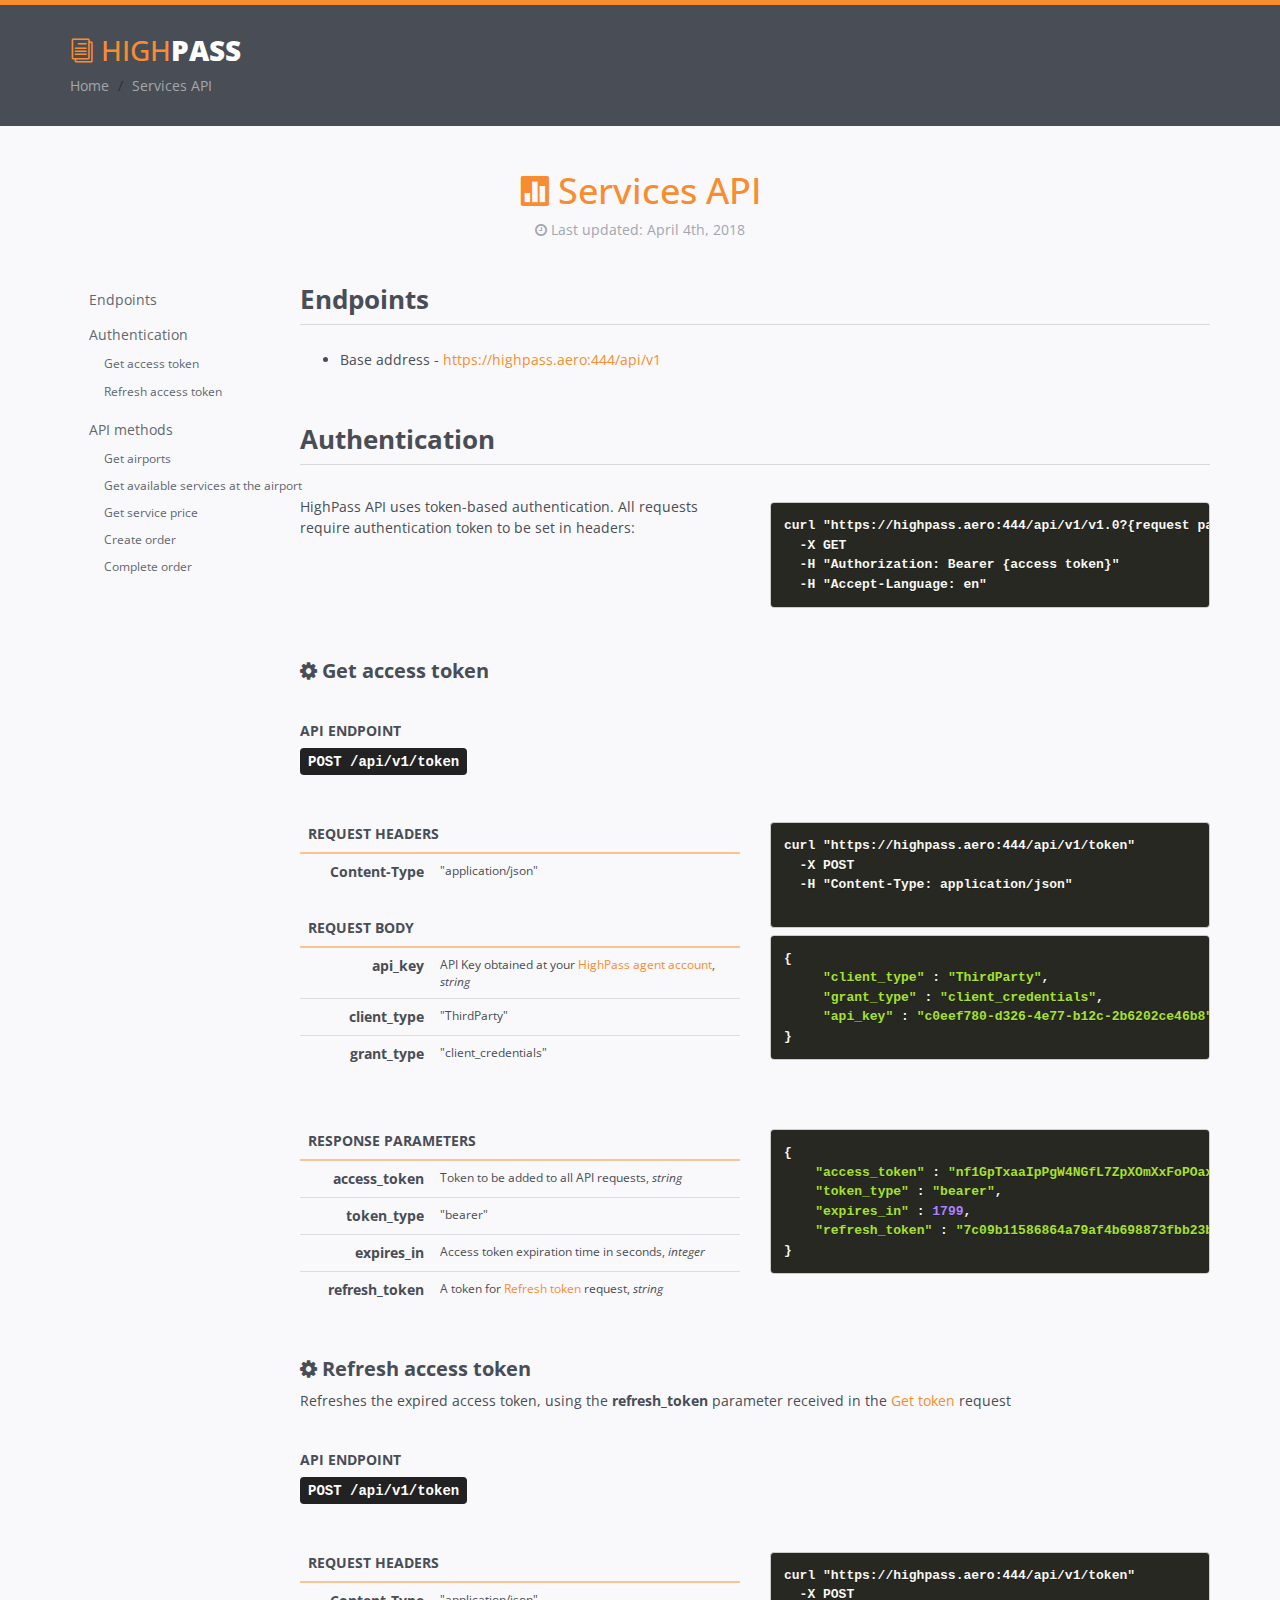
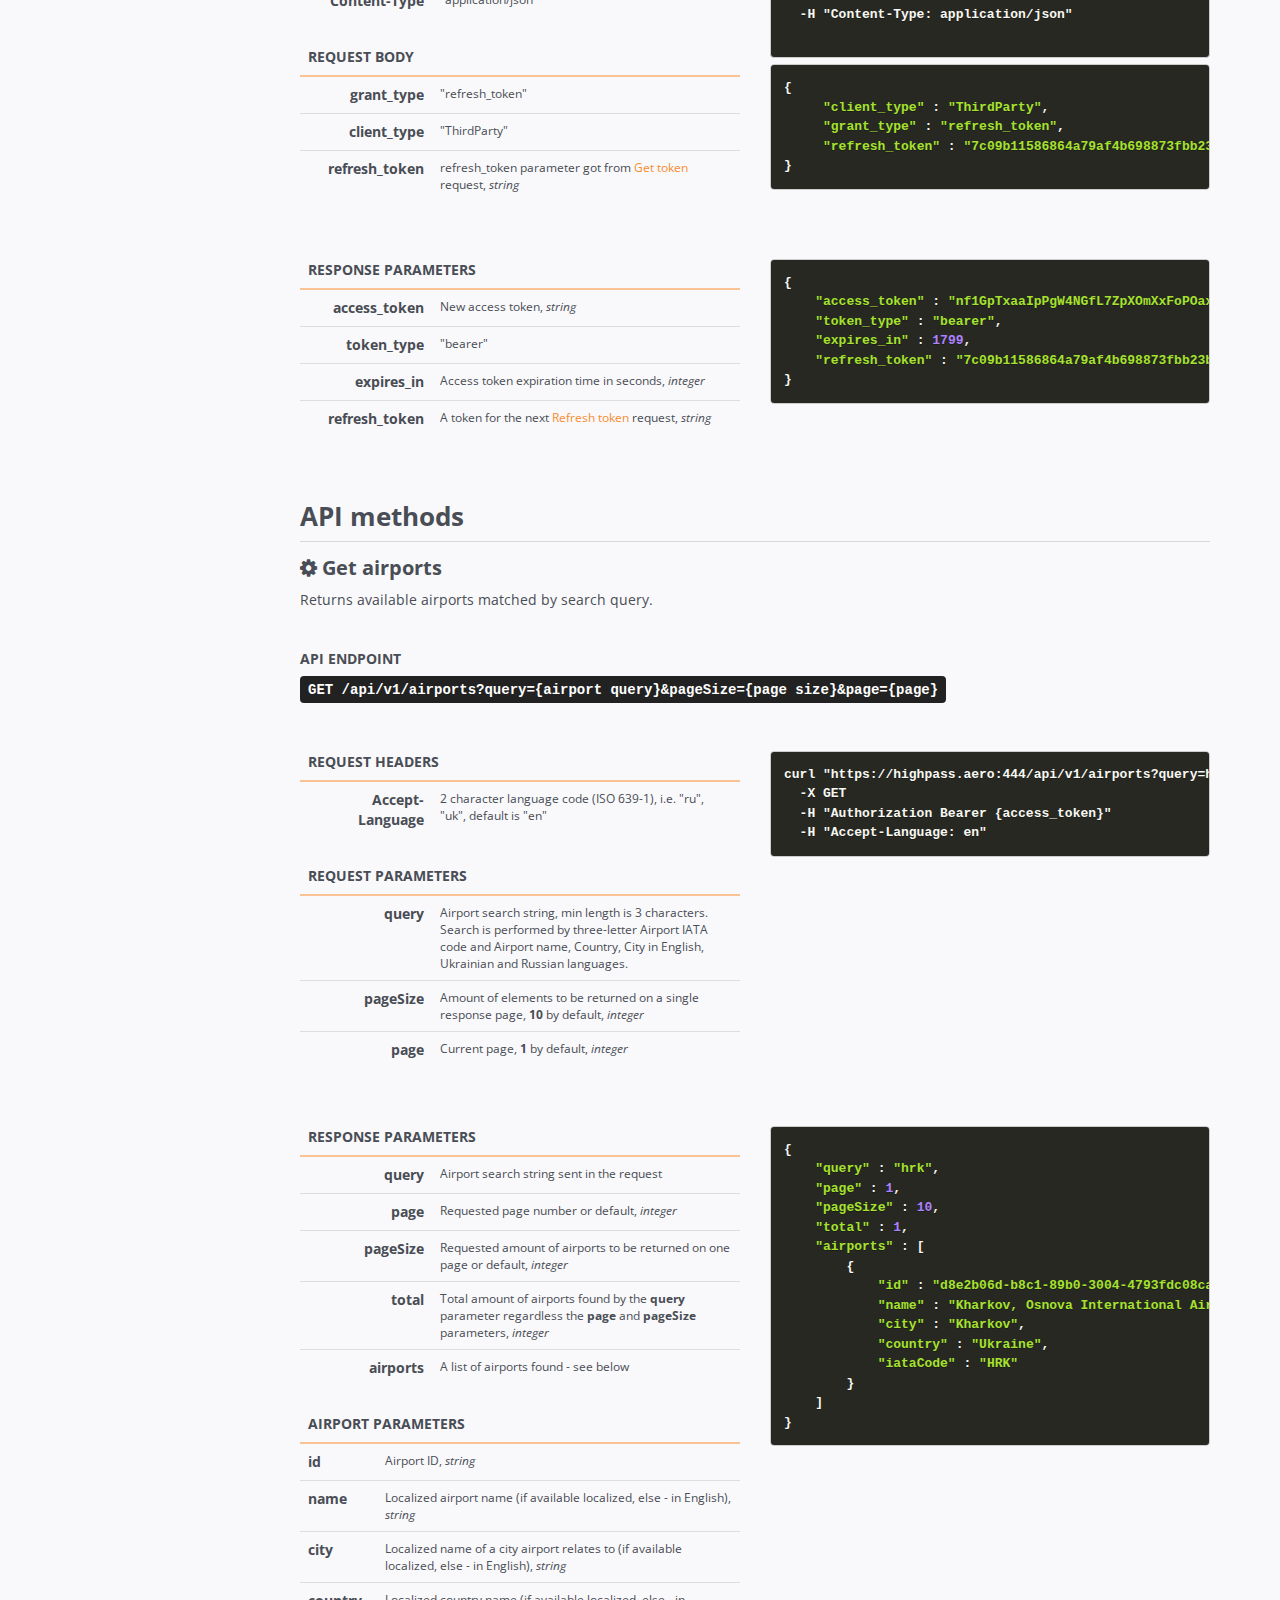
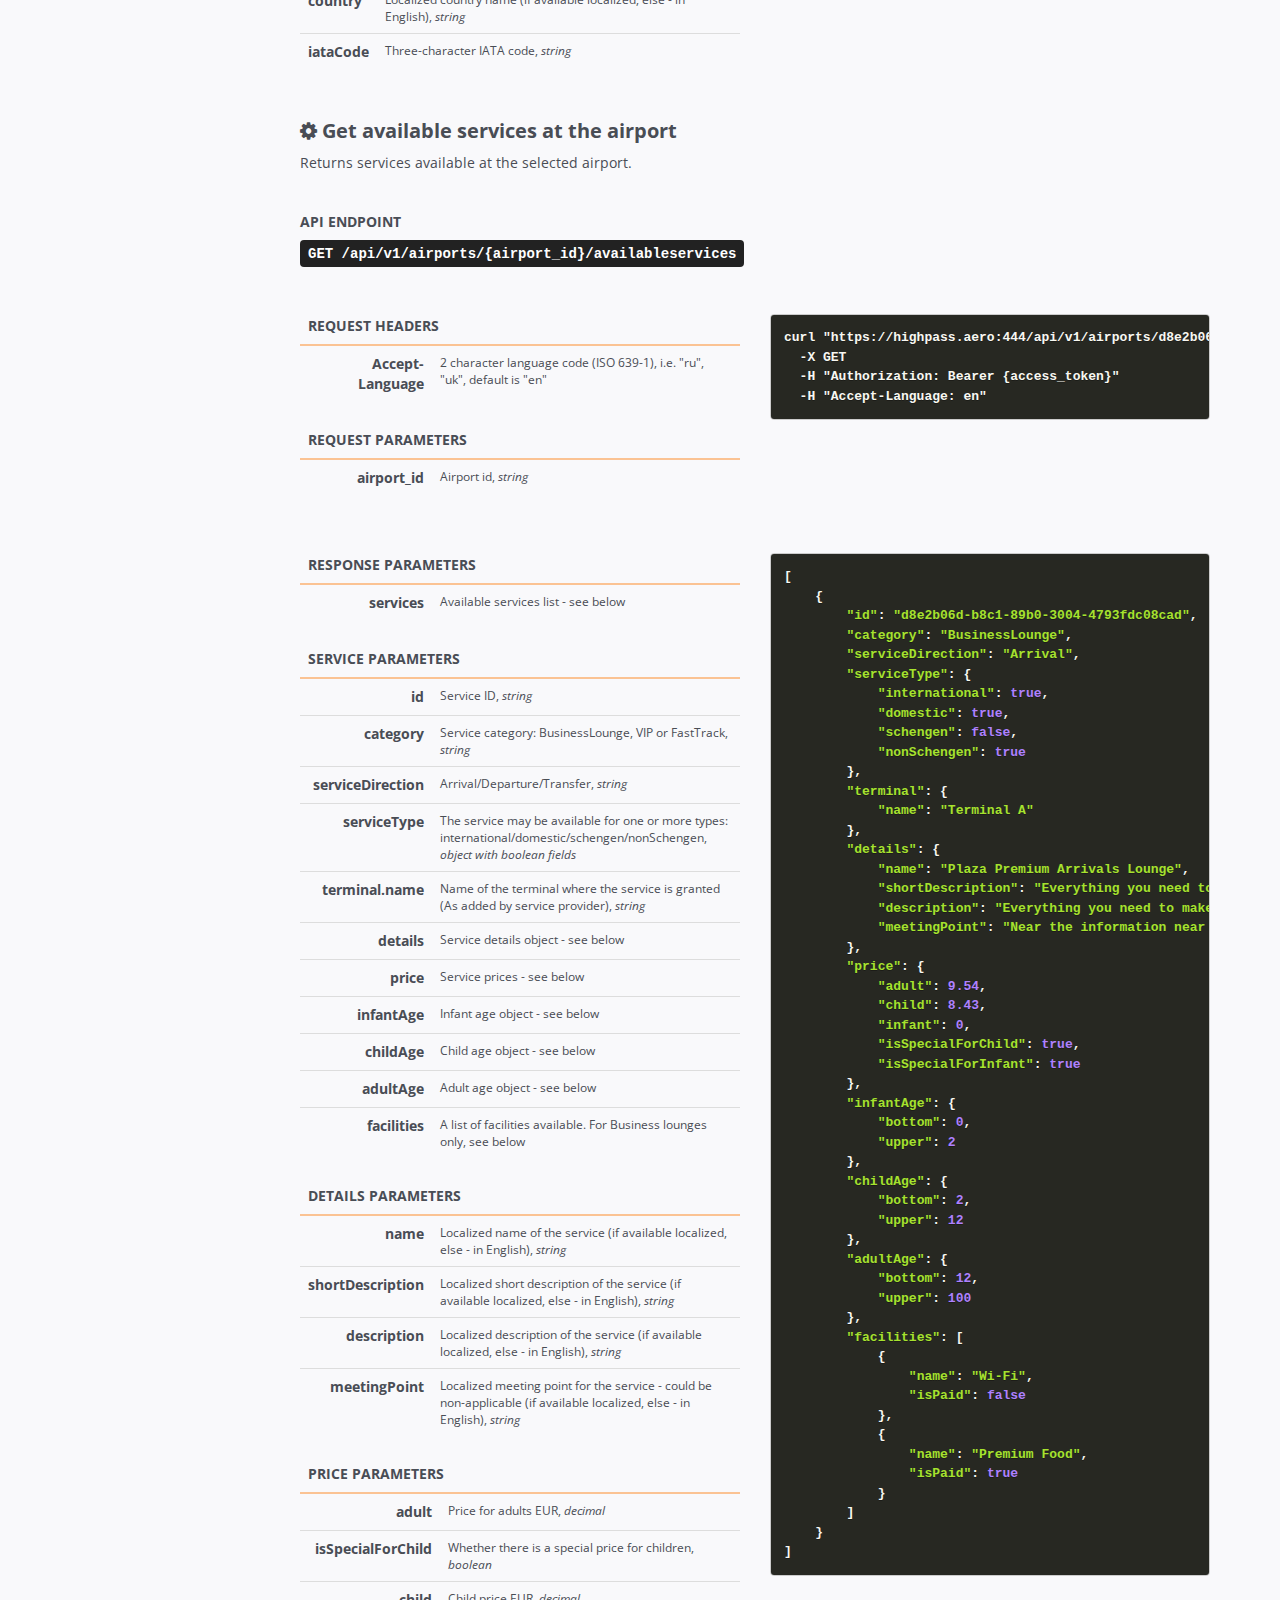
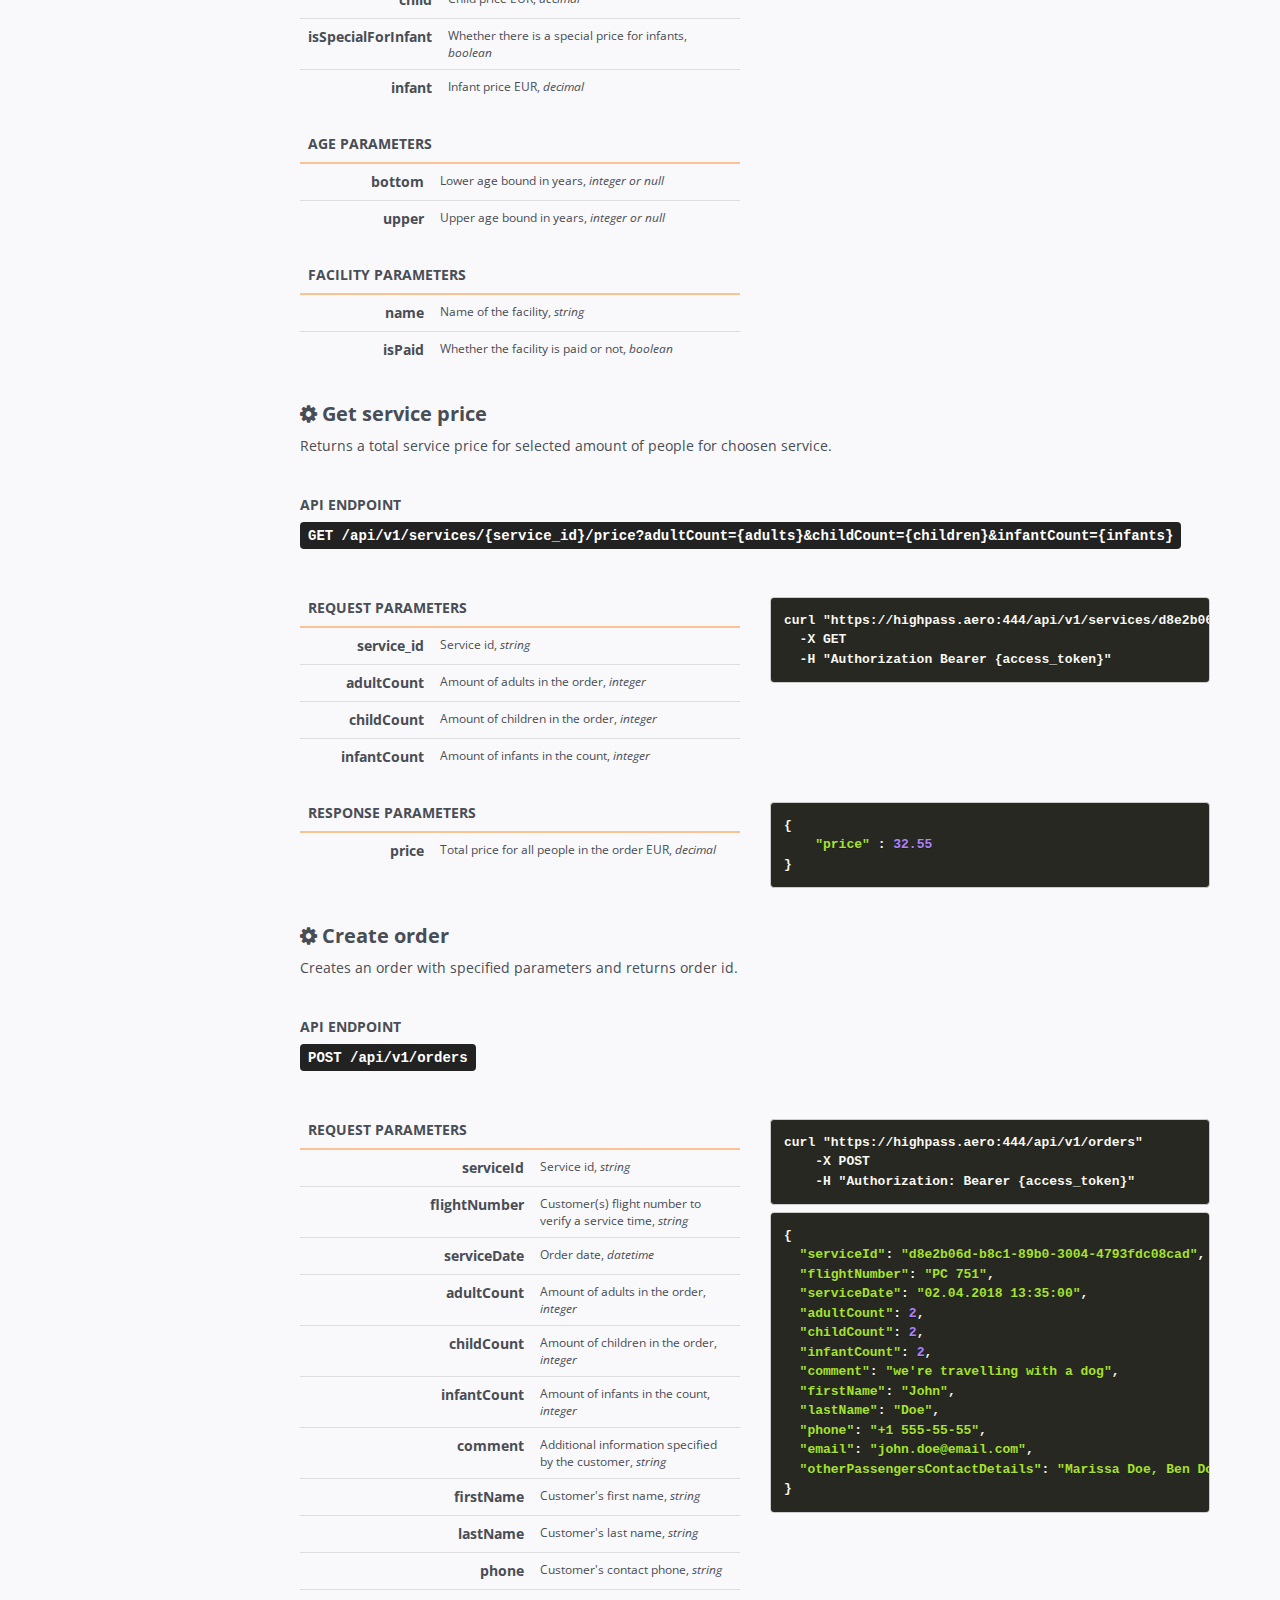
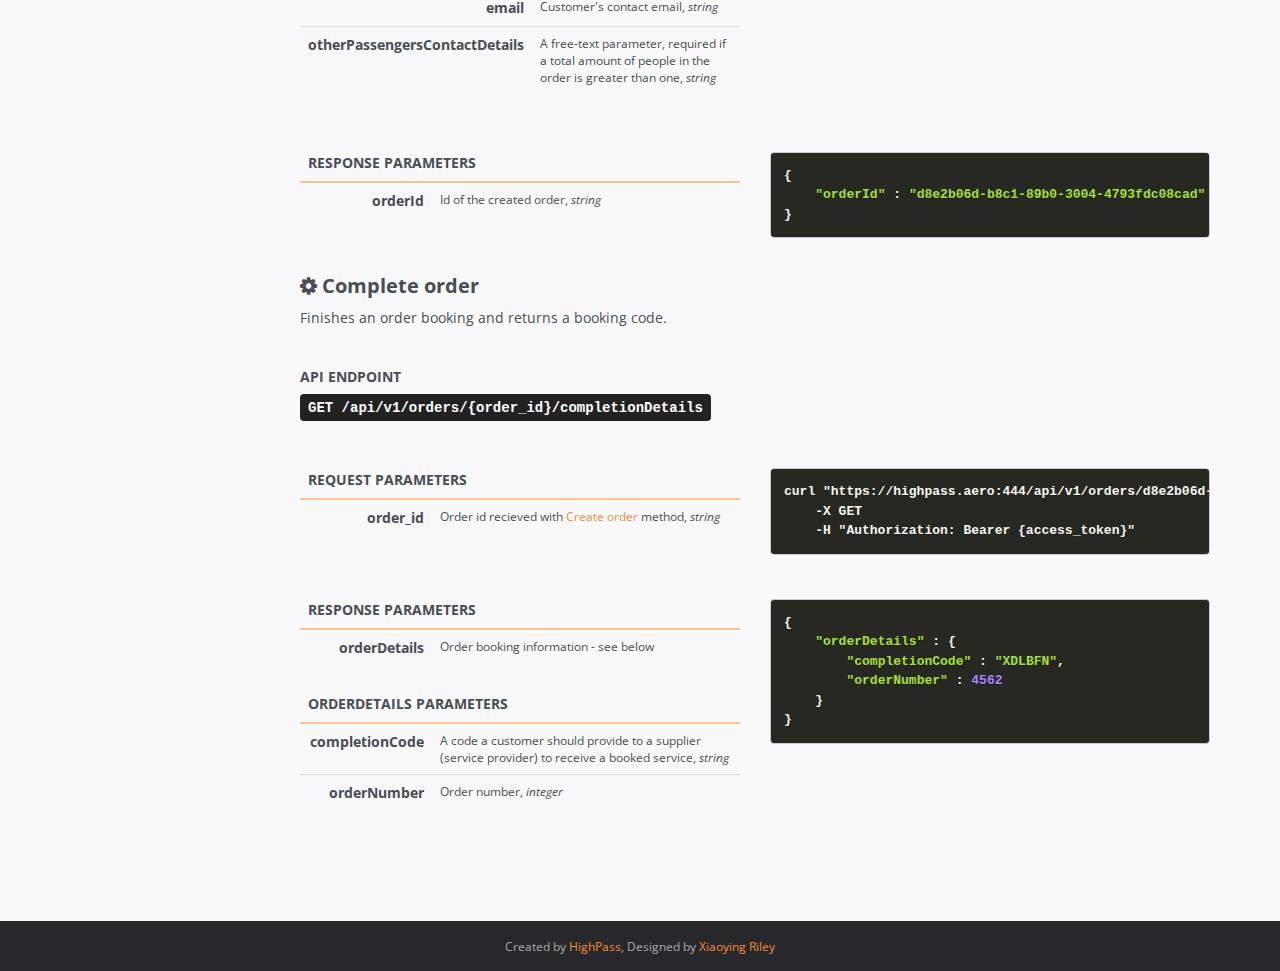
==== api.html @ 7e6eb015 "Fixed grammar and changed float to decimal" ====
<!DOCTYPE html>
<!--[if IE 8]> <html lang="en" class="ie8"> <![endif]-->  
<!--[if IE 9]> <html lang="en" class="ie9"> <![endif]-->  
<!--[if !IE]><!--> <html lang="en"> <!--<![endif]-->  
<head>
    <title>HighPass Documentation for Developers</title>
    <!-- Meta -->
    <meta charset="utf-8">
    <meta http-equiv="X-UA-Compatible" content="IE=edge">
    <meta name="viewport" content="width=device-width, initial-scale=1.0">
    <meta name="description" content="">
    <meta name="author" content="">    
    <link rel="shortcut icon" href="favicon.ico">  
    <link href='http://fonts.googleapis.com/css?family=Open+Sans:300italic,400italic,600italic,700italic,800italic,400,300,600,700,800' rel='stylesheet' type='text/css'>
    
    <!-- Global CSS -->
    <link rel="stylesheet" href="assets/plugins/bootstrap/css/bootstrap.min.css">   
    
    <!-- Plugins CSS -->    
    <link rel="stylesheet" href="assets/plugins/font-awesome/css/font-awesome.css">
    <link rel="stylesheet" href="assets/plugins/prism/prism.css">
    <link rel="stylesheet" href="assets/plugins/lightbox/dist/ekko-lightbox.min.css">
    <link rel="stylesheet" href="assets/plugins/elegant_font/css/style.css">

    <!-- Theme CSS -->
    <link id="theme-style" rel="stylesheet" href="assets/css/styles.css">
    <!-- HTML5 shim and Respond.js IE8 support of HTML5 elements and media queries -->
    <!--[if lt IE 9]>
      <script src="https://oss.maxcdn.com/html5shiv/3.7.2/html5shiv.min.js"></script>
      <script src="https://oss.maxcdn.com/respond/1.4.2/respond.min.js"></script>
    <![endif]-->
    
</head> 

<body class="body-orange">
    <div class="page-wrapper">
        <!-- ******Header****** -->
        <header id="header" class="header">
            <div class="container">
                <div class="branding">
                    <h1 class="logo">
                        <a href="index.html">
                            <span aria-hidden="true" class="icon_documents_alt icon"></span>
                            <span class="text-highlight">High</span><span class="text-bold">Pass</span>
                        </a>
                    </h1>
                </div><!--//branding-->
                <ol class="breadcrumb">
                    <li><a href="index.html">Home</a></li>
                    <li class="active">Services API</li>
                </ol>
            </div><!--//container-->
        </header><!--//header-->
        <div class="doc-wrapper">
            <div class="container">
                <div id="doc-header" class="doc-header text-center">
                    <h1 class="doc-title"><span aria-hidden="true" class="icon icon_datareport_alt"></span> Services API</h1>
                    <div class="meta"><i class="fa fa-clock-o"></i> Last updated: April 4th, 2018</div>
                </div><!--//doc-header-->
                <div class="doc-body">
                    <div class="doc-content">
                        <div class="content-inner">
                            <section id="endpoints" class="doc-section">
                                <h2 class="section-title">Endpoints</h2>
                                <div class="section-block">
                                    <p>
                                        <ul>
                                            <li>
                                                Base address - <a href="https://highpass.aero:444/api/v1" target="_blank">https://highpass.aero:444/api/v1</a>
                                            </li>
                                        </ul>
                                    </p>
                                     
                                </div><!--//section-block-->
                            </section><!--//doc-section-->
                            
                            <section id="authentication" class="doc-section">
                                
                                <h2 class="section-title">Authentication</h2>
                                <p>&nbsp;</p>
                                    
                                <div class="row">
                                    <div class="col-md-6 col-sm-6 col-xs-12">
                                        <p>
                                            HighPass API uses token-based authentication. All requests require authentication token to be set in headers:
                                        </p>
                                    </div>
                                    <div class="col-md-6 col-sm-6 col-xs-12">
                                        <pre><code class="language-bash">curl &quot;https://highpass.aero:444/api/v1/v1.0?{request paramenters}&quot;
  -X GET
  -H &quot;Authorization: Bearer {access token}&quot;
  -H &quot;Accept-Language: en&quot;</code></pre>
                                    </div>
                                </div>
                                <div class="section-block">
                                    
                                    
                                     
                                </div><!--//section-block-->
                                
                                <div class="section-block" id="get-access-token">
                                    <h3 class="block-title">
                                        <i class="fa fa-cog" aria-hidden="true"></i>
                                        Get access token
                                    </h3>
                                    
                                    <p>&nbsp;</p>
                                    <h6 class="text-uppercase">API endpoint</h6>
                                    
                                    <p><code>POST /api/v1/token</code></p>
                                    
                                    <p>&nbsp;</p>
                                    <div class="row">
                                        <div class="col-md-6 col-sm-6 col-xs-12">
                                            
                                        <div class="table-responsive">
                                            <table class="table">
                                                <thead>
                                                    <tr>
                                                        <th colspan="2" class="text-uppercase">Request Headers</th>                                                        
                                                    </tr>
                                                </thead>
                                                <tr>
                                                    <th width="30%" class="text-right">Content-Type</th>
                                                    <td class="small">"application/json"</td>
                                                </tr>
                                            </table>


                                            <table class="table">
                                                <thead>
                                                    <tr>
                                                        <th colspan="2" class="text-uppercase">Request body</th>
                                                    </tr>
                                                </thead>
                                                <tbody>
                                                    <tr>
                                                        <th width="30%" class="text-right">api_key</th>
                                                        <td class="small">API Key obtained at your <a href="https://highpass.aero/#loginAgent" target="_blank">HighPass agent account</a>, <i>string</i></td>
                                                    </tr>
                                                    <tr>
                                                        <th width="30%" class="text-right">client_type</th>
                                                        <td class="small">"ThirdParty"</td>
                                                    </tr>
                                                    <tr>
                                                        <th width="30%" class="text-right">grant_type</th>
                                                        <td class="small">"client_credentials"</td>
                                                    </tr>                                                
                                                </tbody>
                                            </table>
                                        </div><!--//table-responsive-->
                                            
                                        </div>
                                        <div class="col-md-6 col-sm-6 col-xs-12">
                                            <pre><code class="language-bash">curl "https://highpass.aero:444/api/v1/token"
  -X POST 
  -H &quot;Content-Type: application/json&quot;
                                            </code></pre>
					    <pre><code class="language-javascript">{
     &quot;client_type&quot; : &quot;ThirdParty&quot;,
     &quot;grant_type&quot; : &quot;client_credentials&quot;,
     &quot;api_key&quot; : &quot;c0eef780-d326-4e77-b12c-2b6202ce46b8&quot;
}</code></pre>
					                    </div>
                                    </div>                                   
                                    <p>&nbsp;</p>

                                    <div class="row">
                                            <div class="col-md-6 col-sm-6 col-xs-12">
                                                <div class="table-responsive">
                                                    <table class="table">
                                                        <thead>
                                                            <tr>
                                                                <th colspan="2" class="text-uppercase">Response parameters</th>
                                                            </tr>
                                                        </thead>
                                                        <tbody>
                                                            <tr>
                                                                <th width="30%" class="text-right">access_token</th>
                                                                <td class="small">Token to be added to all API requests, <i>string</i></td>
                                                            </tr>
                                                            <tr>
                                                                <th width="30%" class="text-right">token_type</th>
                                                                <td class="small">"bearer"</td>
                                                            </tr>
                                                            <tr>
                                                                <th width="30%" class="text-right">expires_in</th>
                                                                <td class="small">Access token expiration time in seconds, <i>integer</i></td>
                                                            </tr>
                                                            <tr>
                                                                <th width="30%" class="text-right">refresh_token</th>
                                                                <td class="small">A token for <a href="#refresh-access-token">Refresh token</a> request, <i>string</i></td>
                                                            </tr>
                                                        </tbody>
                                                    </table>
                                                </div><!--//table-responsive-->
                                            </div>
                                            <div class="col-md-6 col-sm-6 col-xs-12">
                                                 <pre><code class="language-javascript">{
    &quot;access_token&quot; : &quot;[base64]&quot;,
    &quot;token_type&quot; : &quot;bearer&quot;,
    &quot;expires_in&quot; : 1799,
    &quot;refresh_token&quot; : &quot;7c09b11586864a79af4b698873fbb23b&quot;
}</code></pre>
                                            </div>
                                        </div>
                                    </div>                                    

                                    <div class="section-block" id="get-access-token-mobile" style="display: none">
                                        <h3 class="block-title">
                                            <i class="fa fa-cog" aria-hidden="true"></i>
                                            Get access token for Mobile client (Service manager)
                                        </h3>
                                        
                                        <p>&nbsp;</p>
                                        <h6 class="text-uppercase">API endpoint</h6>
                                        
                                        <p><code>POST /api/v1/token</code></p>
                                        
                                        <p>&nbsp;</p>
                                        <div class="row">
                                            <div class="col-md-6 col-sm-6 col-xs-12">                                               
                                            <div class="table-responsive">
                                                <table class="table">
                                                    <thead>
                                                        <tr>
                                                            <th colspan="2" class="text-uppercase">Request Headers</th>                                                        
                                                        </tr>
                                                    </thead>
                                                    <tbody>
                                                        <tr>
                                                            <th width="30%" class="text-right">Content-Type</th>
                                                            <td class="small">"application/json"</td>
                                                        </tr>
                                                    </tbody>
                                                </table>
                                                <table class="table">
                                                    <thead>
                                                        <tr>
                                                            <th colspan="2" class="text-uppercase">Request body</th>
                                                        </tr>
                                                    </thead>
                                                    <tbody>   
                                                        <tr>
                                                            <th width="30%" class="text-right">username</th>
                                                            <td class="small">Service manager email, i.e. "manager@some.airport"</td>
                                                        </tr>
                                                        <tr>
                                                            <th width="30%" class="text-right">password</th>
                                                            <td class="small">Service manager password</td>
                                                        </tr>
                                                        <tr>
                                                            <th width="30%" class="text-right">client_secret</th>
                                                            <td class="small">Private value known only to the application and the API</td>                                                       
                                                        </tr>
                                                        <tr>
                                                            <th width="30%" class="text-right">client_type</th>
                                                            <td class="small">"ServiceManagerMobile"</td>
                                                        </tr>
                                                        <tr>
                                                            <th width="30%" class="text-right">grant_type</th>
                                                            <td class="small">"password"</td>
                                                        </tr>                                                
                                                    </tbody>
                                                </table>
                                            </div><!--//table-responsive-->
                                                
                                            </div>
                                            <div class="col-md-6 col-sm-6 col-xs-12">
                                                <pre><code class="language-bash">curl "https://highpass.aero:444/api/v1/token"
      -X POST 
      -H &quot;Content-Type: application/json&quot;
                                                </code></pre>
						<pre><code class="language-javascript">{
    &quot;client_type&quot; : &quot;ServiceManagerMobile&quot;,
    &quot;grant_type&quot; : &quot;password&quot;,
    &quot;username&quot; : &quot;manager@some.airport&quot;,
    &quot;password&quot; : &quot;manager_password&quot;,
    &quot;client_secret&quot; : &quot;some_very_secret_value&quot;
}</code></pre>
                                            </div>
                                        </div>                                   
                                        <p>&nbsp;</p>
                                        

                                    <div class="row">
                                        <div class="col-md-6 col-sm-6 col-xs-12">
                                            <div class="table-responsive">
                                                <table class="table">
                                                    <thead>
                                                        <tr>
                                                            <th colspan="2" class="text-uppercase">Response parameters</th>
                                                        </tr>
                                                    </thead>
                                                    <tbody>
                                                        <tr>
                                                            <th width="30%" class="text-right">access_token</th>
                                                            <td class="small">Token to be added to all API requests</td>
                                                        </tr>
                                                        <tr>
                                                            <th width="30%" class="text-right">token_type</th>
                                                            <td class="small">"bearer"</td>
                                                        </tr>
                                                        <tr>
                                                            <th width="30%" class="text-right">expires_in</th>
                                                            <td class="small">Access token expiration time, 1799 seconds</td>
                                                        </tr>
                                                        <tr>
                                                            <th width="30%" class="text-right">refresh_token</th>
                                                            <td class="small">A token for <a href="#refresh-access-token">Refresh token</a> request</td>
                                                        </tr>
                                                    </tbody>
                                                </table>
                                            </div><!--//table-responsive-->
                                        </div>
                                        <div class="col-md-6 col-sm-6 col-xs-12">
                                             <pre><code class="language-javascript">{
    &quot;access_token&quot; : &quot;[base64]&quot;,
    &quot;token_type&quot; : &quot;bearer&quot;,
    &quot;expires_in&quot; : 1799,
    &quot;refresh_token&quot; : &quot;7c09b11586864a79af4b698873fbb23b&quot;
}</code></pre>
                                        </div>
                                    </div>
                                    
                                </div><!--//"Get access token" section-block-->
                                
                                
                                <div class="section-block" id="refresh-access-token">
                                    <h3 class="block-title">
                                        <i class="fa fa-cog" aria-hidden="true"></i>
                                        Refresh access token
                                    </h3>                                   
                                    <p>Refreshes the expired access token, using the <b>refresh_token</b> parameter received in the <a href="#get-access-token">Get token</a> request</p>
                                    <p>&nbsp;</p>
                                    <h6 class="text-uppercase">API endpoint</h6>
                                    
                                    <p><code>POST /api/v1/token</code></p>
                                    
                                    <p>&nbsp;</p>
                                    <div class="row">
                                        <div class="col-md-6 col-sm-6 col-xs-12">
                                            <div class="table-responsive">
                                            <table class="table">
                                                <thead>
                                                    <tr>
                                                        <th colspan="2" class="text-uppercase">Request Headers</th>                                                        
                                                    </tr>
                                                </thead>
                                                <tbody>
                                                    <tr>
                                                        <th width="30%" class="text-right">Content-Type</th>
                                                        <td class="small">"application/json"</td>
                                                    </tr>
                                                </tbody>
                                            </table>                                                
                                            <table class="table">
                                            <thead>
                                                <tr>
                                                    <th colspan="2" class="text-uppercase">Request body</th>
                                                </tr>
                                            </thead>
                                            <tbody>
                                                <tr>
                                                    <th width="30%" class="text-right">grant_type</th>
                                                    <td class="small">"refresh_token"</td>
                                                </tr>
                                                <tr>
                                                    <th width="30%" class="text-right">client_type</th>
                                                    <td class="small">"ThirdParty"</td>
                                                </tr>
                                                <tr>
                                                    <th width="30%" class="text-right">refresh_token</th>
                                                    <td class="small">refresh_token parameter got from <a href="#get-access-token">Get token</a> request, <i>string</i></td>
                                                </tr>
                                            </tbody>
                                        </table>
                                    </div><!--//table-responsive-->
                                        </div>
                                        <div class="col-md-6 col-sm-6 col-xs-12">
                                            
                                            <pre><code class="language-bash">curl "https://highpass.aero:444/api/v1/token"
  -X POST
  -H &quot;Content-Type: application/json&quot;
                                            </code></pre>
					    <pre><code class="language-javascript">{
     &quot;client_type&quot; : &quot;ThirdParty&quot;,
     &quot;grant_type&quot; : &quot;refresh_token&quot;,
     &quot;refresh_token&quot; : &quot;7c09b11586864a79af4b698873fbb23b&quot;
}</code></pre>  
					                    </div>
                                    </div>
					
                                    <p>&nbsp;</p>
                                    <div class="row">
                                        <div class="col-md-6 col-sm-6 col-xs-12">
                                            
                                            <div class="table-responsive">
                                        <table class="table">
                                            <thead>
                                                <tr>
                                                    <th colspan="2" class="text-uppercase">Response parameters</th>
                                                </tr>
                                            </thead>
                                            <tbody>
                                                <tr>
                                                    <th width="30%" class="text-right">access_token</th>
                                                    <td class="small">New access token, <i>string</i></td>
                                                </tr>
                                                <tr>
                                                    <th width="30%" class="text-right">token_type</th>
                                                    <td class="small">"bearer"</td>
                                                </tr>
                                                <tr>
                                                    <th width="30%" class="text-right">expires_in</th>
                                                    <td class="small">Access token expiration time in seconds, <i>integer</i></td>
                                                </tr>
                                                <tr>
                                                    <th width="30%" class="text-right">refresh_token</th>
                                                    <td class="small">A token for the next <a href="#refresh-access-token">Refresh token</a> request, <i>string</i></td>
                                                </tr>
                                            </tbody>
                                        </table>
                                    </div><!--//table-responsive-->
                                            
                                        </div>
                                        <div class="col-md-6 col-sm-6 col-xs-12">                              
                                            <pre><code class="language-javascript">{
    &quot;access_token&quot; : &quot;[base64]&quot;,
    &quot;token_type&quot; : &quot;bearer&quot;,
    &quot;expires_in&quot; : 1799,
    &quot;refresh_token&quot; : &quot;7c09b11586864a79af4b698873fbb23b&quot;
}</code></pre>
                                        </div>
                                    </div>

                                    
                                </div><!--// "Refresh token" section-block-->
                                
                            </section><!--//doc-section-->
                            
                            <section id="api-methods" class="doc-section">
                                <h2 class="section-title">API methods</h2>
                                <div class="section-block" id="get-airports-list">
                                    <h3 class="block-title">
                                        <i class="fa fa-cog" aria-hidden="true"></i>
                                        Get airports
                                    </h3>
                                    <p>
                                        Returns available airports matched by search query.
                                    </p>
                                    <p>&nbsp;</p>
                                    <h6 class="text-uppercase">API endpoint</h6>
                                    
                                    <p><code>GET /api/v1/airports?query={airport query}&pageSize={page size}&page={page}</code></p>
                                    
                                    <p>&nbsp;</p>
                                    <div class="row">
                                        <div class="col-md-6 col-sm-6 col-xs-12">
											<div class="table-responsive">
                                                <table class="table">
                                                    <thead>
                                                        <tr>
                                                            <th colspan="2" class="text-uppercase">Request Headers</th>
                                                        </tr>
                                                    </thead>
                                                    <tbody>
                                                        <tr>
                                                            <th width="30%" class="text-right">Accept-Language</th>
                                                            <td class="small">2 character language code (ISO 639-1), i.e. "ru", "uk", default is "en"</td>
                                                        </tr>
                                                    </tbody>
                                                </table>
                                            </div><!--//table-responsive-->                                            
                                            <div class="table-responsive">
												<table class="table">
													<thead>
														<tr>
															<th colspan="2" class="text-uppercase">Request parameters</th>
														</tr>
													</thead>
													<tbody>
														<tr>
															<th width="30%" class="text-right">query</th>
															<td class="small">
																Airport search string, min length is 3 characters. <br/>
																Search is performed by three-letter Airport IATA code and Airport name, Country, City in English, Ukrainian and Russian languages.
															</td>
														</tr>
														<tr>
															<th width="30%" class="text-right">pageSize</th>
															<td class="small">Amount of elements to be returned on a single response page, <b>10</b> by default, <i>integer</i></td>
														</tr>
														<tr>
															<th width="30%" class="text-right">page</th>
															<td class="small">Current page, <b>1</b> by default, <i>integer</i></td>
														</tr>
													</tbody>
												</table>
											</div><!--//table-responsive-->
                                            
                                        </div>
                                        <div class="col-md-6 col-sm-6 col-xs-12">
                                            
                                            <pre><code class="language-bash">curl &quot;https://highpass.aero:444/api/v1/airports?query=hrk&pageSize=10&page=10&quot;
  -X GET
  -H &quot;Authorization Bearer {access_token}&quot;
  -H "Accept-Language: en"</code></pre>
                                            
                                        </div>
                                    </div>
                                    
                                    
                                    <p>&nbsp;</p>
                                     <div class="row">
                                         <div class="col-md-6 col-sm-6 col-xs-12">
                                             
                                             <div class="table-responsive">
                                        <table class="table">
                                            <thead>
                                                <tr>
                                                    <th colspan="2" class="text-uppercase">Response parameters</th>
                                                </tr>
                                            </thead>
                                            <tbody>
                                                <tr>
                                                    <th width="30%" class="text-right">query</th>
                                                    <td class="small">Airport search string sent in the request</td>
                                                </tr>
                                                <tr>
                                                    <th width="30%" class="text-right">page</th>
                                                    <td class="small">Requested page number or default, <i>integer</i></td>
                                                </tr>
                                                <tr>
                                                    <th width="30%" class="text-right">pageSize</th>
                                                    <td class="small">Requested amount of airports to be returned on one page or default, <i>integer</i></td>
                                                </tr>
                                                <tr>
                                                    <th width="30%" class="text-right">total</th>
                                                    <td class="small">Total amount of airports found by the <b>query</b> parameter regardless the <b>page</b> and <b>pageSize</b> parameters, <i>integer</i></td>
                                                </tr>
                                                <tr>
                                                    <th width="30%" class="text-right">airports</th>
                                                    <td class="small">A list of airports found - see below</td>
                                                </tr>
                                            </tbody>
                                        </table>
                                    </div><!--//table-responsive-->
                                    <div class="table-responsive">
                                        <table class="table">
                                            <thead>
                                                <tr>
                                                    <th colspan="2" class="text-uppercase">Airport parameters</th>
                                                </tr>
                                            </thead>
                                            <tbody>
                                                <tr>
                                                    <th>id</th>
                                                    <td class="small">Airport ID, <i>string</i></td>
                                                </tr>
                                                <tr>
                                                    <th>name</th>
                                                    <td class="small">Localized airport name (if available localized, else - in English), <i>string</i></td>
                                                </tr>
                                                <tr>
                                                    <th>city</th>
                                                    <td class="small">Localized name of a city airport relates to (if available localized, else - in English), <i>string</i></td>
                                                </tr>
                                                <tr>
                                                    <th>country</th>
                                                    <td class="small">Localized country name (if available localized, else - in English), <i>string</i></td>
                                                </tr>
                                                <tr>
                                                    <th>iataCode</th>
                                                    <td class="small">Three-character IATA code, <i>string</i></td>
                                                </tr>
                                            </tbody>
                                        </table>
                                    </div><!--//table-responsive-->
                                             
                                         </div>
                                         <div class="col-md-6 col-sm-6 col-xs-12">
                                             
                                             <pre><code class="language-javascript">{
	&quot;query&quot; : &quot;hrk&quot;,
	&quot;page&quot; : 1,
	&quot;pageSize&quot; : 10,
	&quot;total&quot; : 1,
	&quot;airports&quot; : [
		{	
			&quot;id&quot; : &quot;d8e2b06d-b8c1-89b0-3004-4793fdc08cad&quot;,
			&quot;name&quot; : &quot;Kharkov, Osnova International Airport, Ukraine (HRK)&quot;,
			&quot;city&quot; : &quot;Kharkov&quot;,
			&quot;country&quot; : &quot;Ukraine&quot;, 
			&quot;iataCode&quot; : &quot;HRK&quot;
		}
	]
}</code></pre>
                                             
                                         </div>
                                     </div>
                                    
                                </div><!--//section-block-->
                                
                                <div class="section-block" id="get-services-list">
                                    <h3 class="block-title">
                                         <i class="fa fa-cog" aria-hidden="true"></i>
                                        Get available services at the airport
                                    </h3>
                                    <p>
                                        Returns services available at the selected airport.
                                    </p>
                                    <p>&nbsp;</p>
                                    <h6 class="text-uppercase">API endpoint</h6>
                                    
                                    <p><code>GET /api/v1/airports/{airport_id}/availableservices</code></p>
                                    
                                    <p>&nbsp;</p>
                                    <div class="row">
                                        <div class="col-md-6 col-sm-6 col-xs-12">
                                            <div class="table-responsive">
                                                <table class="table">
                                                    <thead>
                                                        <tr>
                                                            <th colspan="2" class="text-uppercase">Request Headers</th>
                                                        </tr>
                                                    </thead>
                                                    <tbody>
                                                        <tr>
                                                            <th width="30%" class="text-right">Accept-Language</th>
                                                            <td class="small">2 character language code (ISO 639-1), i.e. "ru", "uk", default is "en"</td>
                                                        </tr>
                                                    </tbody>
                                                </table>
                                            </div><!--//table-responsive-->
                                            <div class="table-responsive">
                                                <table class="table">
                                                    <thead>
                                                        <tr>
                                                            <th colspan="2" class="text-uppercase">Request parameters</th>
                                                        </tr>
                                                    </thead>
                                                    <tbody>
                                                        <tr>
                                                            <th width="30%" class="text-right">airport_id</th>
                                                            <td class="small">Airport id, <i>string</i></td>
                                                        </tr>
                                                    </tbody>
                                                </table>
                                            </div><!--//table-responsive-->
                                            
                                        </div>
                                        <div class="col-md-6 col-sm-6 col-xs-12">
                                            
                                             <pre><code class="language-bash">curl &quot;https://highpass.aero:444/api/v1/airports/d8e2b06d-b8c1-89b0-3004-4793fdc08cad/availableservices&quot;
  -X GET
  -H &quot;Authorization: Bearer {access_token}&quot;
  -H "Accept-Language: en"</code></pre>
                                            
                                        </div>
                                    </div>

                                    
                                    <p>&nbsp;</p>
                                    <div class="row">
                                        <div class="col-md-6 col-sm-6 col-xs-12">
                                            
                                            <div class="table-responsive">
                                                <table class="table">
                                                    <thead>
                                                        <tr>
                                                            <th colspan="2" class="text-uppercase">Response parameters</th>
                                                        </tr>
                                                    </thead>
                                                    <tbody>
                                                        <tr>
                                                            <th width="30%" class="text-right">services</th>
                                                            <td class="small">Available services list - see below</td>
                                                        </tr>
                                                    </tbody>
                                                </table>
                                            </div><!--//table-responsive-->
                                            
                                            <div class="table-responsive">
                                                <table class="table">
                                                    <thead>
                                                        <tr>
                                                            <th colspan="2" class="text-uppercase">Service parameters</th>
                                                        </tr>
                                                    </thead>
                                                    <tbody>
                                                        <tr>
                                                            <th width="30%" class="text-right">id</th>
                                                            <td class="small">Service ID, <i>string</i></td>
                                                        </tr>
                                                       <tr>
                                                            <th width="30%" class="text-right">category</th>
                                                            <td class="small">Service category: BusinessLounge, VIP or FastTrack, <i>string</i></td>
                                                        </tr>
                                                        <tr>
                                                            <th width="30%" class="text-right">serviceDirection</th>
                                                            <td class="small">Arrival/Departure/Transfer, <i>string</i></td>
                                                        </tr>
                                                        <tr>
                                                            <th width="30%" class="text-right">serviceType</th>
                                                            <td class="small">The service may be available for one or more types: international/domestic/schengen/nonSchengen, <i>object with boolean fields</i> </td>
                                                        </tr>                                                        
                                                        <tr>
                                                            <th width="30%" class="text-right">terminal.name</th>
                                                            <td class="small">Name of the terminal where the service is granted (As added by service provider), <i>string</i></td>
                                                        </tr>
                                                        <tr>
                                                            <th width="30%" class="text-right">details</th>
                                                            <td class="small">Service details object - see below</td>
                                                        </tr>
                                                        <tr>
                                                            <th width="30%" class="text-right">price</th>
                                                            <td class="small">Service prices - see below</td>
                                                        </tr>
                                                        <tr>
                                                            <th width="30%" class="text-right">infantAge</th>
                                                            <td class="small">Infant age object - see below</td>
                                                        </tr>
                                                        <tr>
                                                            <th width="30%" class="text-right">childAge</th>
                                                            <td class="small">Child age object - see below</td>
                                                        </tr>                                                       
                                                        <tr>
                                                            <th width="30%" class="text-right">adultAge</th>
                                                            <td class="small">Adult age object - see below</td>
                                                        </tr>   
                                                        <tr>
                                                            <th width="30%" class="text-right">facilities</th>
                                                            <td class="small">A list of facilities available. For Business lounges only, see below</td>
                                                        </tr>													
                                                    </tbody>
                                                </table>
                                            </div><!--//table-responsive-->
                                            <div class="table-responsive">
                                                <table class="table">
                                                    <thead>
                                                        <tr>
                                                            <th colspan="2" class="text-uppercase">Details parameters</th>
                                                        </tr>
                                                    </thead>
                                                    <tbody>
                                                        <tr>
                                                            <th width="30%" class="text-right">name</th>
                                                            <td class="small">Localized name of the service (if available localized, else - in English), <i>string</i></td>
                                                        </tr>
                                                        <tr>
                                                            <th width="30%" class="text-right">shortDescription</th>
                                                            <td class="small">Localized short description of the service (if available localized, else - in English), <i>string</i></td>
                                                        </tr>
                                                        <tr>
                                                            <th width="30%" class="text-right">description</th>
                                                            <td class="small">Localized description of the service (if available localized, else - in English), <i>string</i></td>
                                                        </tr>
                                                        <tr>
                                                            <th width="30%" class="text-right">meetingPoint</th>
                                                            <td class="small">Localized meeting point for the service - could be non-applicable (if available localized, else - in English), <i>string</i></td>
                                                        </tr>
                                                    </tbody>
                                                </table>
                                            </div>
                                            <div class="table-responsive">
                                                <table class="table">
                                                    <thead>
                                                        <tr>
                                                            <th colspan="2" class="text-uppercase">Price parameters</th>
                                                        </tr>
                                                    </thead>
                                                    <tbody>
                                                        <tr>
                                                            <th width="30%" class="text-right">adult</th>
                                                            <td class="small">Price for adults EUR, <i>decimal</i></td>
                                                        </tr>
                                                        <tr>
                                                            <th width="30%" class="text-right">isSpecialForChild</th>
                                                            <td class="small">Whether there is a special price for children, <i>boolean</i></td>
                                                        </tr>
                                                        <tr>
                                                            <th width="30%" class="text-right">child</th>
                                                            <td class="small">Child price EUR, <i>decimal</i></td>
                                                        </tr>
                                                        <tr>
                                                            <th width="30%" class="text-right">isSpecialForInfant</th>
                                                            <td class="small">Whether there is a special price for infants, <i>boolean</i></td>
                                                        </tr>
                                                        <tr>
                                                            <th width="30%" class="text-right">infant</th>
                                                            <td class="small">Infant price EUR, <i>decimal</i></td>
                                                        </tr>                                                                
                                                    </tbody>
                                                </table>
                                            </div>                                            
                                            <div class="table-responsive">
                                                <table class="table">
                                                    <thead>
                                                        <tr>
                                                            <th colspan="2" class="text-uppercase">Age parameters</th>
                                                        </tr>
                                                    </thead>
                                                    <tbody>
                                                        <tr>
                                                            <th width="30%" class="text-right">bottom</th>
                                                            <td class="small">Lower age bound in years, <i>integer or null</i></td>
                                                        </tr>
                                                        <tr>
                                                            <th width="30%" class="text-right">upper</th>
                                                            <td class="small">Upper age bound in years, <i>integer or null</i></td>
                                                        </tr>
                                                    </tbody>
                                                </table>
                                            </div>
                                            <div class="table-responsive">
                                                <table class="table">
                                                    <thead>
                                                        <tr>
                                                            <th colspan="2" class="text-uppercase">Facility parameters</th>
                                                        </tr>
                                                    </thead>
                                                    <tbody>
                                                        <tr>
                                                            <th width="30%" class="text-right">name</th>
                                                            <td class="small">Name of the facility, <i>string</i></td>
                                                        </tr>
                                                        <tr>
                                                            <th width="30%" class="text-right">isPaid</th>
                                                            <td class="small">Whether the facility is paid or not, <i>boolean</i></td>
                                                        </tr>	
                                                    </tbody>
                                                </table>
                                            </div>
                                            </div>
                                            <div class="col-md-6 col-sm-6 col-xs-12">
                                            
                                            <pre><code class="language-javascript">[
    {
        &quot;id&quot;: &quot;d8e2b06d-b8c1-89b0-3004-4793fdc08cad&quot;,
        &quot;category&quot;: &quot;BusinessLounge&quot;,
        &quot;serviceDirection&quot;: &quot;Arrival&quot;,
        "serviceType": {
            "international": true,
            "domestic": true,
            "schengen": false,
            "nonSchengen": true
        },        
        &quot;terminal&quot;: {
            &quot;name&quot;: &quot;Terminal A&quot;
        },
        &quot;details&quot;: {
            &quot;name&quot;: &quot;Plaza Premium Arrivals Lounge&quot;,
            &quot;shortDescription&quot;: &quot;Everything you need to make yourself comfortable after that long haul redeye flight is here. Spotless showers that’ll wake you right up, a delicious hot meal, lightning fast Wi-Fi? Check. These amazing features, along with complimentary alcohol, helpful staff, and relaxing atmosphere make this landside oasis a must-visit before heading out into London town&quot;,
            &quot;description&quot;: &quot;Everything you need to make yourself comfortable after that long haul redeye flight is here. Spotless showers that’ll wake you right up, a delicious hot meal, lightning fast Wi-Fi? Check. These amazing features, along with complimentary alcohol, helpful staff, and relaxing atmosphere make this landside oasis a must-visit before heading out into London town&quot;,
            &quot;meetingPoint&quot;: &quot;Near the information near the main entrance&quot;
        },
        &quot;price&quot;: {
            &quot;adult&quot;: 9.54,
            &quot;child&quot;: 8.43,
            &quot;infant&quot;: 0,
            &quot;isSpecialForChild&quot;: true,
            &quot;isSpecialForInfant&quot;: true
        },
        &quot;infantAge&quot;: {
            &quot;bottom&quot;: 0,
            &quot;upper&quot;: 2
        },
        &quot;childAge&quot;: {
            &quot;bottom&quot;: 2,
            &quot;upper&quot;: 12	
        },
        &quot;adultAge&quot;: {
            &quot;bottom&quot;: 12,
            &quot;upper&quot;: 100
        },
        &quot;facilities&quot;: [
            {
                &quot;name&quot;: &quot;Wi-Fi&quot;,
                &quot;isPaid&quot;: false
            },
            {
                &quot;name&quot;: &quot;Premium Food&quot;, 
                &quot;isPaid&quot;: true
            }
        ]
    }
]</code></pre>
                                            
                                        </div>
                                    </div>
                                    
                                
                                <div class="section-block" id="get-service" style="display: none">
                                    <h3 class="block-title">
                                        <i class="fa fa-cog" aria-hidden="true"></i>
                                        Get service
                                    </h3>
                                    <p>
                                        Returns full information about a selected service.
                                    </p>
                                    
                                    <p>&nbsp;</p>
                                    <h6 class="text-uppercase">API endpoint</h6>
                                    
                                    <p><code>GET /api/v1/services/{service_id}</code></p>
                                    
                                    <p>&nbsp;</p>
                                    <div class="row">
                                         <div class="col-md-6 col-sm-6 col-xs-12">
                                             
                                            <div class="table-responsive">
                                                <table class="table">
                                                    <thead>
                                                        <tr>
                                                            <th colspan="2" class="text-uppercase">Request headers</th>
                                                        </tr>
                                                    </thead>
                                                    <tbody>
                                                        <tr>
                                                            <th width="30%" class="text-right">Accept-Language</th>
                                                            <td class="small">2 character language code (ISO 639-1), i.e. "ru", "uk", default is "en"</td>
                                                        </tr>
                                                    </tbody>
                                                </table>
                                            </div><!--//table-responsive-->
                                            
                                            <div class="table-responsive">
                                            
                                                <table class="table">
                                                    <thead>
                                                        <tr>
                                                            <th colspan="2" class="text-uppercase">Request parameters</th>
                                                        </tr>
                                                    </thead>
                                                    <tbody>
                                                        <tr>
                                                            <th width="30%" class="text-right">service_id</th>
                                                            <td class="small">Service id</td>
                                                        </tr>
                                                    </tbody>
                                                </table>
                                                
                                            </div><!--//table-responsive-->

                                        </div>
                                         <div class="col-md-6 col-sm-6 col-xs-12">
                                                <pre><code class="language-bash">curl &quot;https://highpass.aero:444/api/v1/services/d8e2b06d-b8c1-89b0-3004-4793fdc08cad&quot;
    -X GET
    -H &quot;Authorization Bearer {access_token}
    -H "Accept-Language: en"</code></pre>                                             
                                        
                                         </div>
                                     </div>
                                    
                                    <div class="row">
                                         <div class="col-md-6 col-sm-6 col-xs-12">
                                             
                                                <div class="table-responsive">
                                                    <table class="table">
                                                        <thead>
                                                            <tr>
                                                                <th colspan="2" class="text-uppercase">Response parameters</th>
                                                            </tr>
                                                        </thead>
                                                        <tbody>
                                                            <tr>
                                                                <th width="30%" class="text-right">id</th>
                                                                <td class="small">Service ID, <i>string</i></td>
                                                            </tr>
                                                            <tr>
                                                                <th width="30%" class="text-right">category</th>
                                                                <td class="small">Service category: BusinessLounge, VIP or FastTrack, <i>string</i></td>
                                                            </tr>
                                                            <tr>
                                                                <th width="30%" class="text-right">serviceDirection</th>
                                                                <td class="small">Arrival/Departure/Transfer, <i>string</i></td>
                                                            </tr>
                                                            <tr>
                                                                <th width="30%" class="text-right">serviceType</th>
                                                                <td class="small">The service may be available for one or more types: international/domestic/schengen/nonSchengen, <i>object with boolean fields</i> </td>
                                                            </tr>                                                        
                                                            <tr>
                                                                <th width="30%" class="text-right">terminal.name</th>
                                                                <td class="small">Name of the terminal where the service is granted (As added by service provider), <i>string</i></td>
                                                            </tr>
                                                            <tr>
                                                                <th width="30%" class="text-right">details</th>
                                                                <td class="small">Service details object - see below</td>
                                                            </tr>
                                                            <tr>
                                                                <th width="30%" class="text-right">price</th>
                                                                <td class="small">Service prices - see below</td>
                                                            </tr>
                                                            <tr>
                                                                <th width="30%" class="text-right">infantAge</th>
                                                                <td class="small">Infant age object - see below</td>
                                                            </tr>
                                                            <tr>
                                                                <th width="30%" class="text-right">childAge</th>
                                                                <td class="small">Child age object - see below</td>
                                                            </tr>                                                       
                                                            <tr>
                                                                <th width="30%" class="text-right">adultAge</th>
                                                                <td class="small">Adult age object - see below</td>
                                                            </tr>   
                                                            <tr>
                                                                <th width="30%" class="text-right">facilities</th>
                                                                <td class="small">A list of facilities available. For Business lounges only, see below</td>
                                                            </tr>													
                                                        </tbody>
                                                    </table>
                                                </div><!--//table-responsive-->
                                                <div class="table-responsive">
                                                    <table class="table">
                                                        <thead>
                                                            <tr>
                                                                <th colspan="2" class="text-uppercase">Details parameters</th>
                                                            </tr>
                                                        </thead>
                                                        <tbody>
                                                            <tr>
                                                                <th width="30%" class="text-right">name</th>
                                                                <td class="small">Localized name of the service (if available localized, else - in English), <i>string</i></td>
                                                            </tr>
                                                            <tr>
                                                                <th width="30%" class="text-right">shortDescription</th>
                                                                <td class="small">Localized short description of the service (if available localized, else - in English), <i>string</i></td>
                                                            </tr>
                                                            <tr>
                                                                <th width="30%" class="text-right">description</th>
                                                                <td class="small">Localized description of the service (if available localized, else - in English), <i>string</i></td>
                                                            </tr>
                                                            <tr>
                                                                <th width="30%" class="text-right">meetingPoint</th>
                                                                <td class="small">Localized meeting point for the service - could be non-applicable (if available localized, else - in English), <i>string</i></td>
                                                            </tr>
                                                        </tbody>
                                                    </table>
                                                </div>
                                                <div class="table-responsive">
                                                    <table class="table">
                                                        <thead>
                                                            <tr>
                                                                <th colspan="2" class="text-uppercase">Price parameters</th>
                                                            </tr>
                                                        </thead>
                                                        <tbody>
                                                            <tr>
                                                                <th width="30%" class="text-right">adult</th>
                                                                <td class="small">Price for adults EUR, <i>decimal</i></td>
                                                            </tr>
                                                            <tr>
                                                                <th width="30%" class="text-right">isSpecialForChild</th>
                                                                <td class="small">Whether there is a special price for children, <i>boolean</i></td>
                                                            </tr>
                                                            <tr>
                                                                <th width="30%" class="text-right">child</th>
                                                                <td class="small">Child price EUR, <i>decimal</i></td>
                                                            </tr>
                                                            <tr>
                                                                <th width="30%" class="text-right">isSpecialForInfant</th>
                                                                <td class="small">Whether there is a special price for infants, <i>boolean</i></td>
                                                            </tr>
                                                            <tr>
                                                                <th width="30%" class="text-right">infant</th>
                                                                <td class="small">Infant price EUR, <i>decimal</i></td>
                                                            </tr>                                                                
                                                        </tbody>
                                                    </table>
                                                </div>                                            
                                                <div class="table-responsive">
                                                    <table class="table">
                                                        <thead>
                                                            <tr>
                                                                <th colspan="2" class="text-uppercase">Age parameters</th>
                                                            </tr>
                                                        </thead>
                                                        <tbody>
                                                            <tr>
                                                                <th width="30%" class="text-right">bottom</th>
                                                                <td class="small">Lower age bound in years, <i>integer, may be null</i></td>
                                                            </tr>
                                                            <tr>
                                                                <th width="30%" class="text-right">upper</th>
                                                                <td class="small">Upper age bound in years, <i>integer, may be null</i></td>
                                                            </tr>
                                                        </tbody>
                                                    </table>
                                                </div>
                                                <div class="table-responsive">
                                                    <table class="table">
                                                        <thead>
                                                            <tr>
                                                                <th colspan="2" class="text-uppercase">Facility parameters</th>
                                                            </tr>
                                                        </thead>
                                                        <tbody>
                                                            <tr>
                                                                <th width="30%" class="text-right">name</th>
                                                                <td class="small">Name of the facility, <i>string</i></td>
                                                            </tr>
                                                            <tr>
                                                                <th width="30%" class="text-right">isPaid</th>
                                                                <td class="small">Whether the facility is paid or not, <i>boolean</i></td>
                                                            </tr>	
                                                        </tbody>
                                                    </table>
                                                </div>                                                    
                                         </div>
                                         <div class="col-md-6 col-sm-6 col-xs-12">
                                             
                                                <pre><code class="language-javascript">{
    &quot;id&quot;: &quot;d8e2b06d-b8c1-89b0-3004-4793fdc08cad&quot;,
    &quot;category&quot;: &quot;BusinessLounge&quot;,
    &quot;serviceDirection&quot;: &quot;Arrival&quot;,
    "serviceType": {
        "international": true,
        "domestic": true,
        "schengen": false,
        "nonSchengen": true
    },        
    &quot;terminal&quot;: {
        &quot;name&quot;: &quot;Terminal A&quot;
    },
    &quot;details&quot;: {
        &quot;name&quot;: &quot;Plaza Premium Arrivals Lounge&quot;,
        &quot;shortDescription&quot;: &quot;Everything you need to make yourself comfortable after that long haul redeye flight is here. Spotless showers that’ll wake you right up, a delicious hot meal, lightning fast Wi-Fi? Check. These amazing features, along with complimentary alcohol, helpful staff, and relaxing atmosphere make this landside oasis a must-visit before heading out into London town&quot;,
        &quot;description&quot;: &quot;Everything you need to make yourself comfortable after that long haul redeye flight is here. Spotless showers that’ll wake you right up, a delicious hot meal, lightning fast Wi-Fi? Check. These amazing features, along with complimentary alcohol, helpful staff, and relaxing atmosphere make this landside oasis a must-visit before heading out into London town&quot;,
        &quot;culture&quot;: &quot;en-US&quot;
    },
    &quot;price&quot;: {
        &quot;adult&quot;: 9.54,
        &quot;child&quot;: 8.43,
        &quot;infant&quot;: 0,
        &quot;isSpecialForChild&quot;: true,
        &quot;isSpecialForInfant&quot;: true
    },
    &quot;infantAge&quot;: {
        &quot;bottom&quot;: 0,
        &quot;upper&quot;: 2
    },
    &quot;childAge&quot;: {
        &quot;bottom&quot;: 2,
        &quot;upper&quot;: 12	
    },
    &quot;adultAge&quot;: {
        &quot;bottom&quot;: 12,
        &quot;upper&quot;: 100
    },
    &quot;facilities&quot;: [
        {
            &quot;name&quot;: &quot;Wi-Fi&quot;,
            &quot;isPaid&quot;: false
        },
        {
            &quot;name&quot;: &quot;Premium Food&quot;, 
            &quot;isPaid&quot;: true
        }
    ]
}                                           </code></pre>                                                  
                                         </div>
                                     </div>
                                    
                                </div><!--//section-block-->
                                
                                <div class="section-block" id="get-service-price">
                                    <h3 class="block-title">
                                        <i class="fa fa-cog" aria-hidden="true"></i>
                                        Get service price
                                    </h3>
                                    <p>
                                        Returns a total service price for selected amount of people for choosen service.
                                    </p>
                                    
                                    <p>&nbsp;</p>
                                    <h6 class="text-uppercase">API endpoint</h6>
                                    
                                    <p><code>GET /api/v1/services/{service_id}/price?adultCount={adults}&amp;childCount={children}&amp;infantCount={infants}</code></p>
                                    
                                    <p>&nbsp;</p>
                                    <div class="row">
                                         <div class="col-md-6 col-sm-6 col-xs-12">
                                             
                                            <div class="table-responsive">
                                                <table class="table">
                                                    <thead>
                                                        <tr>
                                                            <th colspan="2" class="text-uppercase">Request parameters</th>
                                                        </tr>
                                                    </thead>
                                                    <tbody>
                                                        <tr>
                                                            <th width="30%" class="text-right">service_id</th>
                                                            <td class="small">Service id, <i>string</i></td>
                                                        </tr>
                                                        <tr>
                                                            <th width="30%" class="text-right">adultCount</th>
                                                            <td class="small">Amount of adults in the order, <i>integer</i></td>
                                                        </tr>
                                                        <tr>
                                                            <th width="30%" class="text-right">childCount</th>
                                                            <td class="small">Amount of children in the order, <i>integer</i></td>
                                                        </tr>
                                                        <tr>
                                                            <th width="30%" class="text-right">infantCount</th>
                                                            <td class="small">Amount of infants in the count, <i>integer</i></td>
                                                        </tr>
                                                    </tbody>
                                                </table>
                                                
                                            </div><!--//table-responsive-->
                                             
                                         </div>
                                         <div class="col-md-6 col-sm-6 col-xs-12">
                                             
                                             <pre><code class="language-bash">curl &quot;https://highpass.aero:444/api/v1/services/d8e2b06d-b8c1-89b0-3004-4793fdc08cad/price?adultCount=2&amp;childCount=1&amp;infantCount=0&quot;
  -X GET
  -H &quot;Authorization Bearer {access_token}&quot;</code></pre>
                                             
                                         </div>
                                     </div>
                                    
                                    <div class="row">
                                         <div class="col-md-6 col-sm-6 col-xs-12">
                                             
                                            <div class="table-responsive">
                                                <table class="table">
                                                    <thead>
                                                        <tr>
                                                            <th colspan="2" class="text-uppercase">Response parameters</th>
                                                        </tr>
                                                    </thead>
                                                    <tbody>
                                                        <tr>
                                                            <th width="30%" class="text-right">price</th>
                                                            <td class="small">Total price for all people in the order EUR, <i>decimal</i></td>
                                                        </tr>
                                                    </tbody>
                                                </table>
                                            </div><!--//table-responsive-->
                                            
                                         </div>
                                         <div class="col-md-6 col-sm-6 col-xs-12">
                                             
                                             <pre><code class="language-javascript">{
	&quot;price&quot; : 32.55
}</code></pre>
                                             
                                         </div>
                                     </div>
                                    
                                </div><!--//section-block-->
                                
                                
                                <div class="section-block" id="create-order">
                                    <h3 class="block-title">
                                        <i class="fa fa-cog" aria-hidden="true"></i>
                                        Create order
                                    </h3>
                                    
                                    
                                    <p>
                                        Creates an order with specified parameters and returns order id.
                                    </p>
                                    
                                    <p>&nbsp;</p>
                                    <h6 class="text-uppercase">API endpoint</h6>
                                    
                                    <p><code>POST /api/v1/orders</code></p>
                                    
                                    <p>&nbsp;</p>
                                    <div class="row">
                                         <div class="col-md-6 col-sm-6 col-xs-12">
                                             
                                            <div class="table-responsive">
                                                <table class="table">
                                                    <thead>
                                                        <tr>
                                                            <th colspan="2" class="text-uppercase">Request parameters</th>
                                                        </tr>
                                                    </thead>
                                                    <tbody>
                                                        <tr>
                                                            <th width="30%" class="text-right">serviceId</th>
                                                            <td class="small">Service id, <i>string</i></td>
                                                        </tr>
                                                        <tr>
                                                            <th width="30%" class="text-right">flightNumber</th>
                                                            <td class="small">Customer(s) flight number to verify a service time, <i>string</i></td>
                                                        </tr>
                                                        <tr>
                                                            <th width="30%" class="text-right">serviceDate</th>
                                                            <td class="small">Order date, <i>datetime</i></td>
                                                        </tr>
                                                        <tr>
                                                            <th width="30%" class="text-right">adultCount</th>
                                                            <td class="small">Amount of adults in the order, <i>integer</i></td>
                                                        </tr>
                                                        <tr>
                                                            <th width="30%" class="text-right">childCount</th>
                                                            <td class="small">Amount of children in the order, <i>integer</i></td>
                                                        </tr>
                                                        <tr>
                                                            <th width="30%" class="text-right">infantCount</th>
                                                            <td class="small">Amount of infants in the count, <i>integer</i></td>
                                                        </tr>
                                                        <tr>
                                                            <th width="30%" class="text-right">comment</th>
                                                            <td class="small">Additional information specified by the customer, <i>string</i></td>
                                                        </tr>
                                                        <tr>
                                                            <th width="30%" class="text-right">firstName</th>
                                                            <td class="small">Customer's first name, <i>string</i></td>
                                                        </tr>
                                                        <tr>
                                                            <th width="30%" class="text-right">lastName</th>
                                                            <td class="small">Customer's last name, <i>string</i></td>
                                                        </tr>
                                                        <tr>
                                                            <th width="30%" class="text-right">phone</th>
                                                            <td class="small">Customer's contact phone, <i>string</i></td>
                                                        </tr>
                                                        <tr>
                                                            <th width="30%" class="text-right">email</th>
                                                            <td class="small">Customer's contact email, <i>string</i></td>
                                                        </tr>
                                                        <tr>
                                                            <th width="30%" class="text-right">otherPassengersContactDetails</th>
                                                            <td class="small">A free-text parameter, required if a total amount of people in the order is greater than one, <i>string</i></td>
                                                        </tr>
                                                    </tbody>
                                                </table>
                                                
                                            </div><!--//table-responsive-->
                                             
                                         </div>
                                         <div class="col-md-6 col-sm-6 col-xs-12">
                                             
                                             <pre><code class="language-bash">curl &quot;https://highpass.aero:444/api/v1/orders&quot;
    -X POST
    -H &quot;Authorization: Bearer {access_token}&quot;
</code></pre>
                                   
					     <pre><code class="language-javascript">{
  &quot;serviceId&quot;: &quot;d8e2b06d-b8c1-89b0-3004-4793fdc08cad&quot;,
  &quot;flightNumber&quot;: &quot;PC 751&quot;,
  &quot;serviceDate&quot;: &quot;02.04.2018 13:35:00&quot;,
  &quot;adultCount&quot;: 2,
  &quot;childCount&quot;: 2,
  &quot;infantCount&quot;: 2,
  &quot;comment&quot;: &quot;we're travelling with a dog&quot;,
  &quot;firstName&quot;: &quot;John&quot;,
  &quot;lastName&quot;: &quot;Doe&quot;,
  &quot;phone&quot;: &quot;+1 555-55-55&quot;,
  &quot;email&quot;: &quot;john.doe@email.com&quot;,
  &quot;otherPassengersContactDetails&quot;: &quot;Marissa Doe, Ben Doe&quot;
}</code></pre>
                                             
                                         </div>
                                     </div>
                                    
                                    
                                    <p>&nbsp;</p>
                                    <div class="row">
                                         <div class="col-md-6 col-sm-6 col-xs-12">
                                             
                                            <div class="table-responsive">
                                                <table class="table">
                                                    <thead>
                                                        <tr>
                                                            <th colspan="2" class="text-uppercase">Response parameters</th>
                                                        </tr>
                                                    </thead>
                                                    <tbody>
                                                        <tr>
                                                            <th width="30%" class="text-right">orderId</th>
                                                            <td class="small">Id of the created order, <i>string</i></td>
                                                        </tr>
                                                    </tbody>
                                                </table>
                                            </div><!--//table-responsive-->
                                            
                                         </div>
                                         <div class="col-md-6 col-sm-6 col-xs-12">
                                             
                                             <pre><code class="language-javascript">{
	&quot;orderId&quot; : "d8e2b06d-b8c1-89b0-3004-4793fdc08cad"
}</code></pre>
                                             
                                         </div>
                                     </div>
                                    
                                    
                                    
                                </div><!--//section-block-->
                                
                                <div class="section-block" id="complete-order">
                                    <h3 class="block-title">
                                        <i class="fa fa-cog" aria-hidden="true"></i>
                                        Complete order
                                    </h3>
                                    <p>
                                        Finishes an order booking and returns a booking code.
                                    </p>
                                    
                                    <p>&nbsp;</p>
                                    <h6 class="text-uppercase">API endpoint</h6>
                                    
                                    <p><code>GET /api/v1/orders/{order_id}/completionDetails</code></p>
                                    
                                    <p>&nbsp;</p>
                                    <div class="row">
                                         <div class="col-md-6 col-sm-6 col-xs-12">
                                             
                                            <div class="table-responsive">
                                                <table class="table">
                                                    <thead>
                                                        <tr>
                                                            <th colspan="2" class="text-uppercase">Request parameters</th>
                                                        </tr>
                                                    </thead>
                                                    <tbody>
                                                        <tr>
                                                            <th width="30%" class="text-right">order_id</th>
                                                            <td class="small">Order id recieved with <a href="#create-order">Create order</a> method, <i>string</i></td>
                                                        </tr>
                                                    </tbody>
                                                </table>
                                            </div><!--//table-responsive-->
                                            
                                         </div>
                                         <div class="col-md-6 col-sm-6 col-xs-12">
                                             
                                             <pre><code class="language-bash">curl &quot;https://highpass.aero:444/api/v1/orders/d8e2b06d-b8c1-89b0-3004-4793fdc08cad/completionDetails&quot;
    -X GET
    -H &quot;Authorization: Bearer {access_token}&quot;</code></pre>
                                             
                                         </div>
                                     </div>
                                    
                                    
                                    <p>&nbsp;</p>
                                    <div class="row">
                                         <div class="col-md-6 col-sm-6 col-xs-12">
                                             
                                            <div class="table-responsive">
                                                <table class="table">
                                                    <thead>
                                                        <tr>
                                                            <th colspan="2" class="text-uppercase">Response parameters</th>
                                                        </tr>
                                                    </thead>
                                                    <tbody>
                                                        <tr>
                                                            <th width="30%" class="text-right">orderDetails</th>
                                                            <td class="small">Order booking information - see below</td>
                                                        </tr>
                                                    </tbody>
                                                </table>
                                            </div><!--//table-responsive-->
                                            
                                             <div class="table-responsive">
                                                <table class="table">
                                                    <thead>
                                                        <tr>
                                                            <th colspan="2" class="text-uppercase">orderDetails parameters</th>
                                                        </tr>
                                                    </thead>
                                                    <tbody>
                                                        <tr>
                                                            <th width="30%" class="text-right">completionCode</th>
                                                            <td class="small">A code a customer should provide to a supplier (service provider) to receive a booked service, <i>string</i></td>
                                                        </tr>
                                                        <tr>
                                                            <th width="30%" class="text-right">orderNumber</th>
                                                            <td class="small">Order number, <i>integer</i></td>
                                                        </tr>
                                                    </tbody>
                                                </table>
                                            </div><!--//table-responsive-->
                                            
                                         </div>
                                         <div class="col-md-6 col-sm-6 col-xs-12">
                                             
                                             <pre><code class="language-javascript">{
	&quot;orderDetails&quot; : {
		&quot;completionCode&quot; : &quot;XDLBFN&quot;,
		&quot;orderNumber&quot; : 4562
	}
}</code></pre>
                                             
                                         </div>
                                     </div>
                                    
                                    
                                    
                                </div><!--//section-block-->

                            </section><!--//doc-section-->

                            
                        </div><!--//content-inner-->
                    </div><!--//doc-content-->
                    <div class="doc-sidebar">
                        <nav id="doc-nav">
                            <ul id="doc-menu" class="nav doc-menu hidden-xs" data-spy="affix">
                                <li><a class="scrollto" href="#endpoints">Endpoints</a></li>
                                <li>
                                    <a class="scrollto" href="#authentication">Authentication</a>
                                    <ul class="nav doc-sub-menu">
                                        <li><a class="scrollto" href="#get-access-token">Get access token</a></li>
                                        <li style="display: none"><a class="scrollto" href="#get-access-token-mobile">Get access token for mobile client</a></li>                                       
                                        <li><a class="scrollto" href="#refresh-access-token">Refresh access token</a></li>
                                    </ul><!--//nav-->
                                </li>
                                <li>
                                    <a class="scrollto" href="#api-methods">API methods</a>
                                    <ul class="nav doc-sub-menu">
                                        <li><a class="scrollto" href="#get-airports-list">Get airports</a></li>
                                        <li><a class="scrollto" href="#get-services-list">Get available services at the airport</a></li>
                                        <li style="display: none"><a class="scrollto" href="#get-service">Get service</a></li>
                                        <li><a class="scrollto" href="#get-service-price">Get service price</a></li>
                                        <li><a class="scrollto" href="#create-order">Create order</a></li>
                                        <li><a class="scrollto" href="#complete-order">Complete order</a></li>
                                    </ul><!--//nav-->
                                </li>
                                
                            </ul><!--//doc-menu-->
                        </nav>
                    </div><!--//doc-sidebar-->
                </div><!--//doc-body-->              
            </div><!--//container-->
        </div><!--//doc-wrapper-->
        
    </div><!--//page-wrapper-->
    
    <footer id="footer" class="footer text-center">
        <div class="container">
            <!--/* This template is released under the Creative Commons Attribution 3.0 License. Please keep the attribution link below when using for your own project. Thank you for your support. :) If you'd like to use the template without the attribution, you can check out other license options via our website: themes.3rdwavemedia.com */-->
            <small class="copyright">Created by <a href="https://highpass.aero" target="_blank">HighPass</a>, </small>
            <small class="copyright">Designed by <a href="http://themes.3rdwavemedia.com/" target="_blank">Xiaoying Riley</a></small>
            
        </div><!--//container-->
    </footer><!--//footer-->
    
     
    <!-- Main Javascript -->          
    <script type="text/javascript" src="assets/plugins/jquery-1.12.3.min.js"></script>
    <script type="text/javascript" src="assets/plugins/bootstrap/js/bootstrap.min.js"></script>
    <script type="text/javascript" src="assets/plugins/prism/prism.js"></script>    
    <script type="text/javascript" src="assets/plugins/jquery-scrollTo/jquery.scrollTo.min.js"></script>  
    <script type="text/javascript" src="assets/plugins/lightbox/dist/ekko-lightbox.min.js"></script>                                                                
    <script type="text/javascript" src="assets/plugins/jquery-match-height/jquery.matchHeight-min.js"></script>
    <script type="text/javascript" src="assets/js/main.js"></script>
    
</body>
</html>
---- assets/plugins/prism/prism.css ----
/* http://prismjs.com/download.html?themes=prism-okaidia&languages=markup+css+clike+javascript+ruby+git+haml+handlebars+http+php+python+sass+scss+vim+yaml&plugins=line-numbers */
/**
 * okaidia theme for JavaScript, CSS and HTML
 * Loosely based on Monokai textmate theme by http://www.monokai.nl/
 * @author ocodia
 */

code[class*="language-"],
pre[class*="language-"] {
	color: #f8f8f2;
	text-shadow: 0 1px rgba(0, 0, 0, 0.3);
	font-family: Consolas, Monaco, 'Andale Mono', 'Ubuntu Mono', monospace;
	direction: ltr;
	text-align: left;
	white-space: pre;
	word-spacing: normal;
	word-break: normal;
	word-wrap: normal;
	line-height: 1.5;

	-moz-tab-size: 4;
	-o-tab-size: 4;
	tab-size: 4;

	-webkit-hyphens: none;
	-moz-hyphens: none;
	-ms-hyphens: none;
	hyphens: none;
}

/* Code blocks */
pre[class*="language-"] {
	padding: 1em;
	margin: .5em 0;
	overflow: auto;
	border-radius: 0.3em;
}

:not(pre) > code[class*="language-"],
pre[class*="language-"] {
	background: #272822;
}

/* Inline code */
:not(pre) > code[class*="language-"] {
	padding: .1em;
	border-radius: .3em;
	white-space: normal;
}

.token.comment,
.token.prolog,
.token.doctype,
.token.cdata {
	color: slategray;
}

.token.punctuation {
	color: #f8f8f2;
}

.namespace {
	opacity: .7;
}

.token.property,
.token.tag,
.token.constant,
.token.symbol,
.token.deleted {
	color: #f92672;
}

.token.boolean,
.token.number {
	color: #ae81ff;
}

.token.selector,
.token.attr-name,
.token.string,
.token.char,
.token.builtin,
.token.inserted {
	color: #a6e22e;
}

.token.operator,
.token.entity,
.token.url,
.language-css .token.string,
.style .token.string,
.token.variable {
	color: #f8f8f2;
}

.token.atrule,
.token.attr-value,
.token.function {
	color: #e6db74;
}

.token.keyword {
	color: #66d9ef;
}

.token.regex,
.token.important {
	color: #fd971f;
}

.token.important,
.token.bold {
	font-weight: bold;
}
.token.italic {
	font-style: italic;
}

.token.entity {
	cursor: help;
}

pre.line-numbers {
	position: relative;
	padding-left: 3.8em;
	counter-reset: linenumber;
}

pre.line-numbers > code {
	position: relative;
}

.line-numbers .line-numbers-rows {
	position: absolute;
	pointer-events: none;
	top: 0;
	font-size: 100%;
	left: -3.8em;
	width: 3em; /* works for line-numbers below 1000 lines */
	letter-spacing: -1px;
	border-right: 1px solid #999;

	-webkit-user-select: none;
	-moz-user-select: none;
	-ms-user-select: none;
	user-select: none;

}

	.line-numbers-rows > span {
		pointer-events: none;
		display: block;
		counter-increment: linenumber;
	}

		.line-numbers-rows > span:before {
			content: counter(linenumber);
			color: #999;
			display: block;
			padding-right: 0.8em;
			text-align: right;
		}
---- assets/plugins/elegant_font/css/style.css ----
@font-face {
	font-family: 'ElegantIcons';
	src:url('fonts/ElegantIcons.eot');
	src:url('fonts/ElegantIcons.eot?#iefix') format('embedded-opentype'),
		url('fonts/ElegantIcons.woff') format('woff'),
		url('fonts/ElegantIcons.ttf') format('truetype'),
		url('fonts/ElegantIcons.svg#ElegantIcons') format('svg');
	font-weight: normal;
	font-style: normal;
}

/* Use the following CSS code if you want to use data attributes for inserting your icons */
[data-icon]:before {
	font-family: 'ElegantIcons';
	content: attr(data-icon);
	speak: none;
	font-weight: normal;
	font-variant: normal;
	text-transform: none;
	line-height: 1;
	-webkit-font-smoothing: antialiased;
	-moz-osx-font-smoothing: grayscale;
}

/* Use the following CSS code if you want to have a class per icon */
/*
Instead of a list of all class selectors,
you can use the generic selector below, but it's slower:
[class*="your-class-prefix"] {
*/
.arrow_up, .arrow_down, .arrow_left, .arrow_right, .arrow_left-up, .arrow_right-up, .arrow_right-down, .arrow_left-down, .arrow-up-down, .arrow_up-down_alt, .arrow_left-right_alt, .arrow_left-right, .arrow_expand_alt2, .arrow_expand_alt, .arrow_condense, .arrow_expand, .arrow_move, .arrow_carrot-up, .arrow_carrot-down, .arrow_carrot-left, .arrow_carrot-right, .arrow_carrot-2up, .arrow_carrot-2down, .arrow_carrot-2left, .arrow_carrot-2right, .arrow_carrot-up_alt2, .arrow_carrot-down_alt2, .arrow_carrot-left_alt2, .arrow_carrot-right_alt2, .arrow_carrot-2up_alt2, .arrow_carrot-2down_alt2, .arrow_carrot-2left_alt2, .arrow_carrot-2right_alt2, .arrow_triangle-up, .arrow_triangle-down, .arrow_triangle-left, .arrow_triangle-right, .arrow_triangle-up_alt2, .arrow_triangle-down_alt2, .arrow_triangle-left_alt2, .arrow_triangle-right_alt2, .arrow_back, .icon_minus-06, .icon_plus, .icon_close, .icon_check, .icon_minus_alt2, .icon_plus_alt2, .icon_close_alt2, .icon_check_alt2, .icon_zoom-out_alt, .icon_zoom-in_alt, .icon_search, .icon_box-empty, .icon_box-selected, .icon_minus-box, .icon_plus-box, .icon_box-checked, .icon_circle-empty, .icon_circle-slelected, .icon_stop_alt2, .icon_stop, .icon_pause_alt2, .icon_pause, .icon_menu, .icon_menu-square_alt2, .icon_menu-circle_alt2, .icon_ul, .icon_ol, .icon_adjust-horiz, .icon_adjust-vert, .icon_document_alt, .icon_documents_alt, .icon_pencil, .icon_pencil-edit_alt, .icon_pencil-edit, .icon_folder-alt, .icon_folder-open_alt, .icon_folder-add_alt, .icon_info_alt, .icon_error-oct_alt, .icon_error-circle_alt, .icon_error-triangle_alt, .icon_question_alt2, .icon_question, .icon_comment_alt, .icon_chat_alt, .icon_vol-mute_alt, .icon_volume-low_alt, .icon_volume-high_alt, .icon_quotations, .icon_quotations_alt2, .icon_clock_alt, .icon_lock_alt, .icon_lock-open_alt, .icon_key_alt, .icon_cloud_alt, .icon_cloud-upload_alt, .icon_cloud-download_alt, .icon_image, .icon_images, .icon_lightbulb_alt, .icon_gift_alt, .icon_house_alt, .icon_genius, .icon_mobile, .icon_tablet, .icon_laptop, .icon_desktop, .icon_camera_alt, .icon_mail_alt, .icon_cone_alt, .icon_ribbon_alt, .icon_bag_alt, .icon_creditcard, .icon_cart_alt, .icon_paperclip, .icon_tag_alt, .icon_tags_alt, .icon_trash_alt, .icon_cursor_alt, .icon_mic_alt, .icon_compass_alt, .icon_pin_alt, .icon_pushpin_alt, .icon_map_alt, .icon_drawer_alt, .icon_toolbox_alt, .icon_book_alt, .icon_calendar, .icon_film, .icon_table, .icon_contacts_alt, .icon_headphones, .icon_lifesaver, .icon_piechart, .icon_refresh, .icon_link_alt, .icon_link, .icon_loading, .icon_blocked, .icon_archive_alt, .icon_heart_alt, .icon_star_alt, .icon_star-half_alt, .icon_star, .icon_star-half, .icon_tools, .icon_tool, .icon_cog, .icon_cogs, .arrow_up_alt, .arrow_down_alt, .arrow_left_alt, .arrow_right_alt, .arrow_left-up_alt, .arrow_right-up_alt, .arrow_right-down_alt, .arrow_left-down_alt, .arrow_condense_alt, .arrow_expand_alt3, .arrow_carrot_up_alt, .arrow_carrot-down_alt, .arrow_carrot-left_alt, .arrow_carrot-right_alt, .arrow_carrot-2up_alt, .arrow_carrot-2dwnn_alt, .arrow_carrot-2left_alt, .arrow_carrot-2right_alt, .arrow_triangle-up_alt, .arrow_triangle-down_alt, .arrow_triangle-left_alt, .arrow_triangle-right_alt, .icon_minus_alt, .icon_plus_alt, .icon_close_alt, .icon_check_alt, .icon_zoom-out, .icon_zoom-in, .icon_stop_alt, .icon_menu-square_alt, .icon_menu-circle_alt, .icon_document, .icon_documents, .icon_pencil_alt, .icon_folder, .icon_folder-open, .icon_folder-add, .icon_folder_upload, .icon_folder_download, .icon_info, .icon_error-circle, .icon_error-oct, .icon_error-triangle, .icon_question_alt, .icon_comment, .icon_chat, .icon_vol-mute, .icon_volume-low, .icon_volume-high, .icon_quotations_alt, .icon_clock, .icon_lock, .icon_lock-open, .icon_key, .icon_cloud, .icon_cloud-upload, .icon_cloud-download, .icon_lightbulb, .icon_gift, .icon_house, .icon_camera, .icon_mail, .icon_cone, .icon_ribbon, .icon_bag, .icon_cart, .icon_tag, .icon_tags, .icon_trash, .icon_cursor, .icon_mic, .icon_compass, .icon_pin, .icon_pushpin, .icon_map, .icon_drawer, .icon_toolbox, .icon_book, .icon_contacts, .icon_archive, .icon_heart, .icon_profile, .icon_group, .icon_grid-2x2, .icon_grid-3x3, .icon_music, .icon_pause_alt, .icon_phone, .icon_upload, .icon_download, .social_facebook, .social_twitter, .social_pinterest, .social_googleplus, .social_tumblr, .social_tumbleupon, .social_wordpress, .social_instagram, .social_dribbble, .social_vimeo, .social_linkedin, .social_rss, .social_deviantart, .social_share, .social_myspace, .social_skype, .social_youtube, .social_picassa, .social_googledrive, .social_flickr, .social_blogger, .social_spotify, .social_delicious, .social_facebook_circle, .social_twitter_circle, .social_pinterest_circle, .social_googleplus_circle, .social_tumblr_circle, .social_stumbleupon_circle, .social_wordpress_circle, .social_instagram_circle, .social_dribbble_circle, .social_vimeo_circle, .social_linkedin_circle, .social_rss_circle, .social_deviantart_circle, .social_share_circle, .social_myspace_circle, .social_skype_circle, .social_youtube_circle, .social_picassa_circle, .social_googledrive_alt2, .social_flickr_circle, .social_blogger_circle, .social_spotify_circle, .social_delicious_circle, .social_facebook_square, .social_twitter_square, .social_pinterest_square, .social_googleplus_square, .social_tumblr_square, .social_stumbleupon_square, .social_wordpress_square, .social_instagram_square, .social_dribbble_square, .social_vimeo_square, .social_linkedin_square, .social_rss_square, .social_deviantart_square, .social_share_square, .social_myspace_square, .social_skype_square, .social_youtube_square, .social_picassa_square, .social_googledrive_square, .social_flickr_square, .social_blogger_square, .social_spotify_square, .social_delicious_square, .icon_printer, .icon_calulator, .icon_building, .icon_floppy, .icon_drive, .icon_search-2, .icon_id, .icon_id-2, .icon_puzzle, .icon_like, .icon_dislike, .icon_mug, .icon_currency, .icon_wallet, .icon_pens, .icon_easel, .icon_flowchart, .icon_datareport, .icon_briefcase, .icon_shield, .icon_percent, .icon_globe, .icon_globe-2, .icon_target, .icon_hourglass, .icon_balance, .icon_rook, .icon_printer-alt, .icon_calculator_alt, .icon_building_alt, .icon_floppy_alt, .icon_drive_alt, .icon_search_alt, .icon_id_alt, .icon_id-2_alt, .icon_puzzle_alt, .icon_like_alt, .icon_dislike_alt, .icon_mug_alt, .icon_currency_alt, .icon_wallet_alt, .icon_pens_alt, .icon_easel_alt, .icon_flowchart_alt, .icon_datareport_alt, .icon_briefcase_alt, .icon_shield_alt, .icon_percent_alt, .icon_globe_alt, .icon_clipboard {
	font-family: 'ElegantIcons';
	speak: none;
	font-style: normal;
	font-weight: normal;
	font-variant: normal;
	text-transform: none;
	line-height: 1;
	-webkit-font-smoothing: antialiased;
}
.arrow_up:before {
	content: "\21";
}
.arrow_down:before {
	content: "\22";
}
.arrow_left:before {
	content: "\23";
}
.arrow_right:before {
	content: "\24";
}
.arrow_left-up:before {
	content: "\25";
}
.arrow_right-up:before {
	content: "\26";
}
.arrow_right-down:before {
	content: "\27";
}
.arrow_left-down:before {
	content: "\28";
}
.arrow-up-down:before {
	content: "\29";
}
.arrow_up-down_alt:before {
	content: "\2a";
}
.arrow_left-right_alt:before {
	content: "\2b";
}
.arrow_left-right:before {
	content: "\2c";
}
.arrow_expand_alt2:before {
	content: "\2d";
}
.arrow_expand_alt:before {
	content: "\2e";
}
.arrow_condense:before {
	content: "\2f";
}
.arrow_expand:before {
	content: "\30";
}
.arrow_move:before {
	content: "\31";
}
.arrow_carrot-up:before {
	content: "\32";
}
.arrow_carrot-down:before {
	content: "\33";
}
.arrow_carrot-left:before {
	content: "\34";
}
.arrow_carrot-right:before {
	content: "\35";
}
.arrow_carrot-2up:before {
	content: "\36";
}
.arrow_carrot-2down:before {
	content: "\37";
}
.arrow_carrot-2left:before {
	content: "\38";
}
.arrow_carrot-2right:before {
	content: "\39";
}
.arrow_carrot-up_alt2:before {
	content: "\3a";
}
.arrow_carrot-down_alt2:before {
	content: "\3b";
}
.arrow_carrot-left_alt2:before {
	content: "\3c";
}
.arrow_carrot-right_alt2:before {
	content: "\3d";
}
.arrow_carrot-2up_alt2:before {
	content: "\3e";
}
.arrow_carrot-2down_alt2:before {
	content: "\3f";
}
.arrow_carrot-2left_alt2:before {
	content: "\40";
}
.arrow_carrot-2right_alt2:before {
	content: "\41";
}
.arrow_triangle-up:before {
	content: "\42";
}
.arrow_triangle-down:before {
	content: "\43";
}
.arrow_triangle-left:before {
	content: "\44";
}
.arrow_triangle-right:before {
	content: "\45";
}
.arrow_triangle-up_alt2:before {
	content: "\46";
}
.arrow_triangle-down_alt2:before {
	content: "\47";
}
.arrow_triangle-left_alt2:before {
	content: "\48";
}
.arrow_triangle-right_alt2:before {
	content: "\49";
}
.arrow_back:before {
	content: "\4a";
}
.icon_minus-06:before {
	content: "\4b";
}
.icon_plus:before {
	content: "\4c";
}
.icon_close:before {
	content: "\4d";
}
.icon_check:before {
	content: "\4e";
}
.icon_minus_alt2:before {
	content: "\4f";
}
.icon_plus_alt2:before {
	content: "\50";
}
.icon_close_alt2:before {
	content: "\51";
}
.icon_check_alt2:before {
	content: "\52";
}
.icon_zoom-out_alt:before {
	content: "\53";
}
.icon_zoom-in_alt:before {
	content: "\54";
}
.icon_search:before {
	content: "\55";
}
.icon_box-empty:before {
	content: "\56";
}
.icon_box-selected:before {
	content: "\57";
}
.icon_minus-box:before {
	content: "\58";
}
.icon_plus-box:before {
	content: "\59";
}
.icon_box-checked:before {
	content: "\5a";
}
.icon_circle-empty:before {
	content: "\5b";
}
.icon_circle-slelected:before {
	content: "\5c";
}
.icon_stop_alt2:before {
	content: "\5d";
}
.icon_stop:before {
	content: "\5e";
}
.icon_pause_alt2:before {
	content: "\5f";
}
.icon_pause:before {
	content: "\60";
}
.icon_menu:before {
	content: "\61";
}
.icon_menu-square_alt2:before {
	content: "\62";
}
.icon_menu-circle_alt2:before {
	content: "\63";
}
.icon_ul:before {
	content: "\64";
}
.icon_ol:before {
	content: "\65";
}
.icon_adjust-horiz:before {
	content: "\66";
}
.icon_adjust-vert:before {
	content: "\67";
}
.icon_document_alt:before {
	content: "\68";
}
.icon_documents_alt:before {
	content: "\69";
}
.icon_pencil:before {
	content: "\6a";
}
.icon_pencil-edit_alt:before {
	content: "\6b";
}
.icon_pencil-edit:before {
	content: "\6c";
}
.icon_folder-alt:before {
	content: "\6d";
}
.icon_folder-open_alt:before {
	content: "\6e";
}
.icon_folder-add_alt:before {
	content: "\6f";
}
.icon_info_alt:before {
	content: "\70";
}
.icon_error-oct_alt:before {
	content: "\71";
}
.icon_error-circle_alt:before {
	content: "\72";
}
.icon_error-triangle_alt:before {
	content: "\73";
}
.icon_question_alt2:before {
	content: "\74";
}
.icon_question:before {
	content: "\75";
}
.icon_comment_alt:before {
	content: "\76";
}
.icon_chat_alt:before {
	content: "\77";
}
.icon_vol-mute_alt:before {
	content: "\78";
}
.icon_volume-low_alt:before {
	content: "\79";
}
.icon_volume-high_alt:before {
	content: "\7a";
}
.icon_quotations:before {
	content: "\7b";
}
.icon_quotations_alt2:before {
	content: "\7c";
}
.icon_clock_alt:before {
	content: "\7d";
}
.icon_lock_alt:before {
	content: "\7e";
}
.icon_lock-open_alt:before {
	content: "\e000";
}
.icon_key_alt:before {
	content: "\e001";
}
.icon_cloud_alt:before {
	content: "\e002";
}
.icon_cloud-upload_alt:before {
	content: "\e003";
}
.icon_cloud-download_alt:before {
	content: "\e004";
}
.icon_image:before {
	content: "\e005";
}
.icon_images:before {
	content: "\e006";
}
.icon_lightbulb_alt:before {
	content: "\e007";
}
.icon_gift_alt:before {
	content: "\e008";
}
.icon_house_alt:before {
	content: "\e009";
}
.icon_genius:before {
	content: "\e00a";
}
.icon_mobile:before {
	content: "\e00b";
}
.icon_tablet:before {
	content: "\e00c";
}
.icon_laptop:before {
	content: "\e00d";
}
.icon_desktop:before {
	content: "\e00e";
}
.icon_camera_alt:before {
	content: "\e00f";
}
.icon_mail_alt:before {
	content: "\e010";
}
.icon_cone_alt:before {
	content: "\e011";
}
.icon_ribbon_alt:before {
	content: "\e012";
}
.icon_bag_alt:before {
	content: "\e013";
}
.icon_creditcard:before {
	content: "\e014";
}
.icon_cart_alt:before {
	content: "\e015";
}
.icon_paperclip:before {
	content: "\e016";
}
.icon_tag_alt:before {
	content: "\e017";
}
.icon_tags_alt:before {
	content: "\e018";
}
.icon_trash_alt:before {
	content: "\e019";
}
.icon_cursor_alt:before {
	content: "\e01a";
}
.icon_mic_alt:before {
	content: "\e01b";
}
.icon_compass_alt:before {
	content: "\e01c";
}
.icon_pin_alt:before {
	content: "\e01d";
}
.icon_pushpin_alt:before {
	content: "\e01e";
}
.icon_map_alt:before {
	content: "\e01f";
}
.icon_drawer_alt:before {
	content: "\e020";
}
.icon_toolbox_alt:before {
	content: "\e021";
}
.icon_book_alt:before {
	content: "\e022";
}
.icon_calendar:before {
	content: "\e023";
}
.icon_film:before {
	content: "\e024";
}
.icon_table:before {
	content: "\e025";
}
.icon_contacts_alt:before {
	content: "\e026";
}
.icon_headphones:before {
	content: "\e027";
}
.icon_lifesaver:before {
	content: "\e028";
}
.icon_piechart:before {
	content: "\e029";
}
.icon_refresh:before {
	content: "\e02a";
}
.icon_link_alt:before {
	content: "\e02b";
}
.icon_link:before {
	content: "\e02c";
}
.icon_loading:before {
	content: "\e02d";
}
.icon_blocked:before {
	content: "\e02e";
}
.icon_archive_alt:before {
	content: "\e02f";
}
.icon_heart_alt:before {
	content: "\e030";
}
.icon_star_alt:before {
	content: "\e031";
}
.icon_star-half_alt:before {
	content: "\e032";
}
.icon_star:before {
	content: "\e033";
}
.icon_star-half:before {
	content: "\e034";
}
.icon_tools:before {
	content: "\e035";
}
.icon_tool:before {
	content: "\e036";
}
.icon_cog:before {
	content: "\e037";
}
.icon_cogs:before {
	content: "\e038";
}
.arrow_up_alt:before {
	content: "\e039";
}
.arrow_down_alt:before {
	content: "\e03a";
}
.arrow_left_alt:before {
	content: "\e03b";
}
.arrow_right_alt:before {
	content: "\e03c";
}
.arrow_left-up_alt:before {
	content: "\e03d";
}
.arrow_right-up_alt:before {
	content: "\e03e";
}
.arrow_right-down_alt:before {
	content: "\e03f";
}
.arrow_left-down_alt:before {
	content: "\e040";
}
.arrow_condense_alt:before {
	content: "\e041";
}
.arrow_expand_alt3:before {
	content: "\e042";
}
.arrow_carrot_up_alt:before {
	content: "\e043";
}
.arrow_carrot-down_alt:before {
	content: "\e044";
}
.arrow_carrot-left_alt:before {
	content: "\e045";
}
.arrow_carrot-right_alt:before {
	content: "\e046";
}
.arrow_carrot-2up_alt:before {
	content: "\e047";
}
.arrow_carrot-2dwnn_alt:before {
	content: "\e048";
}
.arrow_carrot-2left_alt:before {
	content: "\e049";
}
.arrow_carrot-2right_alt:before {
	content: "\e04a";
}
.arrow_triangle-up_alt:before {
	content: "\e04b";
}
.arrow_triangle-down_alt:before {
	content: "\e04c";
}
.arrow_triangle-left_alt:before {
	content: "\e04d";
}
.arrow_triangle-right_alt:before {
	content: "\e04e";
}
.icon_minus_alt:before {
	content: "\e04f";
}
.icon_plus_alt:before {
	content: "\e050";
}
.icon_close_alt:before {
	content: "\e051";
}
.icon_check_alt:before {
	content: "\e052";
}
.icon_zoom-out:before {
	content: "\e053";
}
.icon_zoom-in:before {
	content: "\e054";
}
.icon_stop_alt:before {
	content: "\e055";
}
.icon_menu-square_alt:before {
	content: "\e056";
}
.icon_menu-circle_alt:before {
	content: "\e057";
}
.icon_document:before {
	content: "\e058";
}
.icon_documents:before {
	content: "\e059";
}
.icon_pencil_alt:before {
	content: "\e05a";
}
.icon_folder:before {
	content: "\e05b";
}
.icon_folder-open:before {
	content: "\e05c";
}
.icon_folder-add:before {
	content: "\e05d";
}
.icon_folder_upload:before {
	content: "\e05e";
}
.icon_folder_download:before {
	content: "\e05f";
}
.icon_info:before {
	content: "\e060";
}
.icon_error-circle:before {
	content: "\e061";
}
.icon_error-oct:before {
	content: "\e062";
}
.icon_error-triangle:before {
	content: "\e063";
}
.icon_question_alt:before {
	content: "\e064";
}
.icon_comment:before {
	content: "\e065";
}
.icon_chat:before {
	content: "\e066";
}
.icon_vol-mute:before {
	content: "\e067";
}
.icon_volume-low:before {
	content: "\e068";
}
.icon_volume-high:before {
	content: "\e069";
}
.icon_quotations_alt:before {
	content: "\e06a";
}
.icon_clock:before {
	content: "\e06b";
}
.icon_lock:before {
	content: "\e06c";
}
.icon_lock-open:before {
	content: "\e06d";
}
.icon_key:before {
	content: "\e06e";
}
.icon_cloud:before {
	content: "\e06f";
}
.icon_cloud-upload:before {
	content: "\e070";
}
.icon_cloud-download:before {
	content: "\e071";
}
.icon_lightbulb:before {
	content: "\e072";
}
.icon_gift:before {
	content: "\e073";
}
.icon_house:before {
	content: "\e074";
}
.icon_camera:before {
	content: "\e075";
}
.icon_mail:before {
	content: "\e076";
}
.icon_cone:before {
	content: "\e077";
}
.icon_ribbon:before {
	content: "\e078";
}
.icon_bag:before {
	content: "\e079";
}
.icon_cart:before {
	content: "\e07a";
}
.icon_tag:before {
	content: "\e07b";
}
.icon_tags:before {
	content: "\e07c";
}
.icon_trash:before {
	content: "\e07d";
}
.icon_cursor:before {
	content: "\e07e";
}
.icon_mic:before {
	content: "\e07f";
}
.icon_compass:before {
	content: "\e080";
}
.icon_pin:before {
	content: "\e081";
}
.icon_pushpin:before {
	content: "\e082";
}
.icon_map:before {
	content: "\e083";
}
.icon_drawer:before {
	content: "\e084";
}
.icon_toolbox:before {
	content: "\e085";
}
.icon_book:before {
	content: "\e086";
}
.icon_contacts:before {
	content: "\e087";
}
.icon_archive:before {
	content: "\e088";
}
.icon_heart:before {
	content: "\e089";
}
.icon_profile:before {
	content: "\e08a";
}
.icon_group:before {
	content: "\e08b";
}
.icon_grid-2x2:before {
	content: "\e08c";
}
.icon_grid-3x3:before {
	content: "\e08d";
}
.icon_music:before {
	content: "\e08e";
}
.icon_pause_alt:before {
	content: "\e08f";
}
.icon_phone:before {
	content: "\e090";
}
.icon_upload:before {
	content: "\e091";
}
.icon_download:before {
	content: "\e092";
}
.social_facebook:before {
	content: "\e093";
}
.social_twitter:before {
	content: "\e094";
}
.social_pinterest:before {
	content: "\e095";
}
.social_googleplus:before {
	content: "\e096";
}
.social_tumblr:before {
	content: "\e097";
}
.social_tumbleupon:before {
	content: "\e098";
}
.social_wordpress:before {
	content: "\e099";
}
.social_instagram:before {
	content: "\e09a";
}
.social_dribbble:before {
	content: "\e09b";
}
.social_vimeo:before {
	content: "\e09c";
}
.social_linkedin:before {
	content: "\e09d";
}
.social_rss:before {
	content: "\e09e";
}
.social_deviantart:before {
	content: "\e09f";
}
.social_share:before {
	content: "\e0a0";
}
.social_myspace:before {
	content: "\e0a1";
}
.social_skype:before {
	content: "\e0a2";
}
.social_youtube:before {
	content: "\e0a3";
}
.social_picassa:before {
	content: "\e0a4";
}
.social_googledrive:before {
	content: "\e0a5";
}
.social_flickr:before {
	content: "\e0a6";
}
.social_blogger:before {
	content: "\e0a7";
}
.social_spotify:before {
	content: "\e0a8";
}
.social_delicious:before {
	content: "\e0a9";
}
.social_facebook_circle:before {
	content: "\e0aa";
}
.social_twitter_circle:before {
	content: "\e0ab";
}
.social_pinterest_circle:before {
	content: "\e0ac";
}
.social_googleplus_circle:before {
	content: "\e0ad";
}
.social_tumblr_circle:before {
	content: "\e0ae";
}
.social_stumbleupon_circle:before {
	content: "\e0af";
}
.social_wordpress_circle:before {
	content: "\e0b0";
}
.social_instagram_circle:before {
	content: "\e0b1";
}
.social_dribbble_circle:before {
	content: "\e0b2";
}
.social_vimeo_circle:before {
	content: "\e0b3";
}
.social_linkedin_circle:before {
	content: "\e0b4";
}
.social_rss_circle:before {
	content: "\e0b5";
}
.social_deviantart_circle:before {
	content: "\e0b6";
}
.social_share_circle:before {
	content: "\e0b7";
}
.social_myspace_circle:before {
	content: "\e0b8";
}
.social_skype_circle:before {
	content: "\e0b9";
}
.social_youtube_circle:before {
	content: "\e0ba";
}
.social_picassa_circle:before {
	content: "\e0bb";
}
.social_googledrive_alt2:before {
	content: "\e0bc";
}
.social_flickr_circle:before {
	content: "\e0bd";
}
.social_blogger_circle:before {
	content: "\e0be";
}
.social_spotify_circle:before {
	content: "\e0bf";
}
.social_delicious_circle:before {
	content: "\e0c0";
}
.social_facebook_square:before {
	content: "\e0c1";
}
.social_twitter_square:before {
	content: "\e0c2";
}
.social_pinterest_square:before {
	content: "\e0c3";
}
.social_googleplus_square:before {
	content: "\e0c4";
}
.social_tumblr_square:before {
	content: "\e0c5";
}
.social_stumbleupon_square:before {
	content: "\e0c6";
}
.social_wordpress_square:before {
	content: "\e0c7";
}
.social_instagram_square:before {
	content: "\e0c8";
}
.social_dribbble_square:before {
	content: "\e0c9";
}
.social_vimeo_square:before {
	content: "\e0ca";
}
.social_linkedin_square:before {
	content: "\e0cb";
}
.social_rss_square:before {
	content: "\e0cc";
}
.social_deviantart_square:before {
	content: "\e0cd";
}
.social_share_square:before {
	content: "\e0ce";
}
.social_myspace_square:before {
	content: "\e0cf";
}
.social_skype_square:before {
	content: "\e0d0";
}
.social_youtube_square:before {
	content: "\e0d1";
}
.social_picassa_square:before {
	content: "\e0d2";
}
.social_googledrive_square:before {
	content: "\e0d3";
}
.social_flickr_square:before {
	content: "\e0d4";
}
.social_blogger_square:before {
	content: "\e0d5";
}
.social_spotify_square:before {
	content: "\e0d6";
}
.social_delicious_square:before {
	content: "\e0d7";
}
.icon_printer:before {
	content: "\e103";
}
.icon_calulator:before {
	content: "\e0ee";
}
.icon_building:before {
	content: "\e0ef";
}
.icon_floppy:before {
	content: "\e0e8";
}
.icon_drive:before {
	content: "\e0ea";
}
.icon_search-2:before {
	content: "\e101";
}
.icon_id:before {
	content: "\e107";
}
.icon_id-2:before {
	content: "\e108";
}
.icon_puzzle:before {
	content: "\e102";
}
.icon_like:before {
	content: "\e106";
}
.icon_dislike:before {
	content: "\e0eb";
}
.icon_mug:before {
	content: "\e105";
}
.icon_currency:before {
	content: "\e0ed";
}
.icon_wallet:before {
	content: "\e100";
}
.icon_pens:before {
	content: "\e104";
}
.icon_easel:before {
	content: "\e0e9";
}
.icon_flowchart:before {
	content: "\e109";
}
.icon_datareport:before {
	content: "\e0ec";
}
.icon_briefcase:before {
	content: "\e0fe";
}
.icon_shield:before {
	content: "\e0f6";
}
.icon_percent:before {
	content: "\e0fb";
}
.icon_globe:before {
	content: "\e0e2";
}
.icon_globe-2:before {
	content: "\e0e3";
}
.icon_target:before {
	content: "\e0f5";
}
.icon_hourglass:before {
	content: "\e0e1";
}
.icon_balance:before {
	content: "\e0ff";
}
.icon_rook:before {
	content: "\e0f8";
}
.icon_printer-alt:before {
	content: "\e0fa";
}
.icon_calculator_alt:before {
	content: "\e0e7";
}
.icon_building_alt:before {
	content: "\e0fd";
}
.icon_floppy_alt:before {
	content: "\e0e4";
}
.icon_drive_alt:before {
	content: "\e0e5";
}
.icon_search_alt:before {
	content: "\e0f7";
}
.icon_id_alt:before {
	content: "\e0e0";
}
.icon_id-2_alt:before {
	content: "\e0fc";
}
.icon_puzzle_alt:before {
	content: "\e0f9";
}
.icon_like_alt:before {
	content: "\e0dd";
}
.icon_dislike_alt:before {
	content: "\e0f1";
}
.icon_mug_alt:before {
	content: "\e0dc";
}
.icon_currency_alt:before {
	content: "\e0f3";
}
.icon_wallet_alt:before {
	content: "\e0d8";
}
.icon_pens_alt:before {
	content: "\e0db";
}
.icon_easel_alt:before {
	content: "\e0f0";
}
.icon_flowchart_alt:before {
	content: "\e0df";
}
.icon_datareport_alt:before {
	content: "\e0f2";
}
.icon_briefcase_alt:before {
	content: "\e0f4";
}
.icon_shield_alt:before {
	content: "\e0d9";
}
.icon_percent_alt:before {
	content: "\e0da";
}
.icon_globe_alt:before {
	content: "\e0de";
}
.icon_clipboard:before {
	content: "\e0e6";
}


	.glyph {
		float: left;
		text-align: center;
		padding: .75em;
		margin: .4em 1.5em .75em 0;
		width: 6em;
text-shadow: none;
	}
        .glyph_big {
        font-size: 128px;
        color: #59c5dc;
        float: left;
        margin-right: 20px;
        }

        .glyph div { padding-bottom: 10px;}

	.glyph input {
		font-family: consolas, monospace;
		font-size: 12px;
		width: 100%;
		text-align: center;
		border: 0;
		box-shadow: 0 0 0 1px #ccc;
		padding: .2em;
                -moz-border-radius: 5px;
                -webkit-border-radius: 5px;
	}
	.centered {
		margin-left: auto;
		margin-right: auto;
	}
	.glyph .fs1 {
		font-size: 2em;
	}
---- assets/css/styles.css ----
/*   
 * Template Name: PrettyDocs - Responsive Website Template for documentations
 * Version: 1.0
 * Author: Xiaoying Riley
 * License: Creative Commons Attribution 3.0 License - https://creativecommons.org/licenses/by/3.0/
 * Twitter: @3rdwave_themes
 * Website: http://themes.3rdwavemedia.com/
*/
/* Theme default */
/* ======= Base ======= */
body {
  font-family: 'Open Sans', arial, sans-serif;
  color: #494d55;
  font-size: 14px;
  -webkit-font-smoothing: antialiased;
  -moz-osx-font-smoothing: grayscale;
}
html,
body {
  height: 100%;
}
.page-wrapper {
  min-height: 100%;
  /* equal to footer height */
  margin-bottom: -50px;
}
.page-wrapper:after {
  content: "";
  display: block;
  height: 50px;
}
.footer {
  height: 50px;
}
p {
  line-height: 1.5;
}
a {
  color: #3aa7aa;
  -webkit-transition: all 0.4s ease-in-out;
  -moz-transition: all 0.4s ease-in-out;
  -ms-transition: all 0.4s ease-in-out;
  -o-transition: all 0.4s ease-in-out;
}
a:hover {
  text-decoration: underline;
  color: #339597;
}
a:focus {
  text-decoration: none;
}
code {
  background: #222;
  color: #fff;
  font-size: 14px;
  font-weight: bold;
  font-family: Consolas, Monaco, 'Andale Mono', 'Ubuntu Mono', monospace;
  padding: 2px 8px;
  padding-top: 4px;
  display: inline-block;
}
.btn,
a.btn {
  -webkit-transition: all 0.4s ease-in-out;
  -moz-transition: all 0.4s ease-in-out;
  -ms-transition: all 0.4s ease-in-out;
  -o-transition: all 0.4s ease-in-out;
  font-weight: 600;
  font-size: 14px;
  line-height: 1.5;
}
.btn .fa,
a.btn .fa {
  margin-right: 5px;
}
.btn-primary,
a.btn-primary {
  background: #40babd;
  border: 1px solid #40babd;
  color: #fff !important;
}
.btn-primary:hover,
a.btn-primary:hover,
.btn-primary:focus,
a.btn-primary:focus,
.btn-primary:active,
a.btn-primary:active,
.btn-primary.active,
a.btn-primary.active,
.btn-primary.hover,
a.btn-primary.hover {
  background: #3aa7aa;
  color: #fff !important;
  border: 1px solid #3aa7aa;
}
.btn-green,
a.btn-green {
  background: #75c181;
  border: 1px solid #75c181;
  color: #fff !important;
}
.btn-green:hover,
a.btn-green:hover,
.btn-green:focus,
a.btn-green:focus,
.btn-green:active,
a.btn-green:active,
.btn-green.active,
a.btn-green.active,
.btn-green.hover,
a.btn-green.hover {
  background: #63b971;
  color: #fff !important;
  border: 1px solid #63b971;
}
.body-green .btn-green,
.body-green a.btn-green {
  color: #fff !important;
}
.body-green .btn-green:hover,
.body-green a.btn-green:hover,
.body-green .btn-green:focus,
.body-green a.btn-green:focus,
.body-green .btn-green:active,
.body-green a.btn-green:active,
.body-green .btn-green.active,
.body-green a.btn-green.active,
.body-green .btn-green.hover,
.body-green a.btn-green.hover {
  color: #fff !important;
}
.btn-blue,
a.btn-blue {
  background: #58bbee;
  border: 1px solid #58bbee;
  color: #fff !important;
}
.btn-blue:hover,
a.btn-blue:hover,
.btn-blue:focus,
a.btn-blue:focus,
.btn-blue:active,
a.btn-blue:active,
.btn-blue.active,
a.btn-blue.active,
.btn-blue.hover,
a.btn-blue.hover {
  background: #41b2ec;
  color: #fff !important;
  border: 1px solid #41b2ec;
}
.btn-orange,
a.btn-orange {
  background: #F88C30;
  border: 1px solid #F88C30;
  color: #fff !important;
}
.btn-orange:hover,
a.btn-orange:hover,
.btn-orange:focus,
a.btn-orange:focus,
.btn-orange:active,
a.btn-orange:active,
.btn-orange.active,
a.btn-orange.active,
.btn-orange.hover,
a.btn-orange.hover {
  background: #f77e17;
  color: #fff !important;
  border: 1px solid #f77e17;
}
.btn-red,
a.btn-red {
  background: #f77b6b;
  border: 1px solid #f77b6b;
  color: #fff !important;
}
.btn-red:hover,
a.btn-red:hover,
.btn-red:focus,
a.btn-red:focus,
.btn-red:active,
a.btn-red:active,
.btn-red.active,
a.btn-red.active,
.btn-red.hover,
a.btn-red.hover {
  background: #f66553;
  color: #fff !important;
  border: 1px solid #f66553;
}
.btn-pink,
a.btn-pink {
  background: #EA5395;
  border: 1px solid #EA5395;
  color: #fff !important;
}
.btn-pink:hover,
a.btn-pink:hover,
.btn-pink:focus,
a.btn-pink:focus,
.btn-pink:active,
a.btn-pink:active,
.btn-pink.active,
a.btn-pink.active,
.btn-pink.hover,
a.btn-pink.hover {
  background: #e73c87;
  color: #fff !important;
  border: 1px solid #e73c87;
}
.btn-purple,
a.btn-purple {
  background: #8A40A7;
  border: 1px solid #8A40A7;
  color: #fff !important;
}
.btn-purple:hover,
a.btn-purple:hover,
.btn-purple:focus,
a.btn-purple:focus,
.btn-purple:active,
a.btn-purple:active,
.btn-purple.active,
a.btn-purple.active,
.btn-purple.hover,
a.btn-purple.hover {
  background: #7b3995;
  color: #fff !important;
  border: 1px solid #7b3995;
}
.btn-cta {
  padding: 7px 15px;
}
.form-control {
  -webkit-box-shadow: none;
  -moz-box-shadow: none;
  box-shadow: none;
  height: 40px;
  border-color: #f0f0f0;
}
.form-control::-webkit-input-placeholder {
  /* WebKit browsers */
  color: #afb3bb;
}
.form-control:-moz-placeholder {
  /* Mozilla Firefox 4 to 18 */
  color: #afb3bb;
}
.form-control::-moz-placeholder {
  /* Mozilla Firefox 19+ */
  color: #afb3bb;
}
.form-control:-ms-input-placeholder {
  /* Internet Explorer 10+ */
  color: #afb3bb;
}
.form-control:focus {
  border-color: #e3e3e3;
  -webkit-box-shadow: none;
  -moz-box-shadow: none;
  box-shadow: none;
}
input[type="text"],
input[type="email"],
input[type="password"],
input[type="submit"],
input[type="button"],
textarea,
select {
  appearance: none;
  /* for mobile safari */
  -webkit-appearance: none;
}
#topcontrol {
  background: #40babd;
  color: #fff;
  text-align: center;
  display: inline-block;
  width: 35px;
  height: 35px;
  border: none;
  -webkit-border-radius: 4px;
  -moz-border-radius: 4px;
  -ms-border-radius: 4px;
  -o-border-radius: 4px;
  border-radius: 4px;
  -moz-background-clip: padding;
  -webkit-background-clip: padding-box;
  background-clip: padding-box;
  -webkit-transition: all 0.4s ease-in-out;
  -moz-transition: all 0.4s ease-in-out;
  -ms-transition: all 0.4s ease-in-out;
  -o-transition: all 0.4s ease-in-out;
  z-index: 30;
}
#topcontrol:hover {
  background: #52c2c4;
}
#topcontrol .fa {
  position: relative;
  top: 3px;
  font-size: 25px;
}
.video-container iframe {
  max-width: 100%;
}
/* ====== Header ====== */
.header {
  background: #494d55;
  color: rgba(255, 255, 255, 0.85);
  border-top: 5px solid #40babd;
  padding: 30px 0;
}
.header a {
  color: #fff;
}
.branding {
  text-transform: uppercase;
  margin-bottom: 10px;
}
.branding .logo {
  font-size: 28px;
  margin-top: 0;
  margin-bottom: 0;
}
.branding .logo a {
  text-decoration: none;
}
.branding .text-highlight {
  color: #40babd;
}
.body-green .branding .text-highlight {
  color: #75c181;
}
.body-blue .branding .text-highlight {
  color: #58bbee;
}
.body-orange .branding .text-highlight {
  color: #F88C30;
}
.body-red .branding .text-highlight {
  color: #f77b6b;
}
.body-pink .branding .text-highlight {
  color: #EA5395;
}
.body-purple .branding .text-highlight {
  color: #8A40A7;
}
.branding .text-bold {
  font-weight: 800;
  color: #fff;
}
.branding .icon {
  font-size: 24px;
  color: #40babd;
}
.body-green .branding .icon {
  color: #75c181;
}
.body-blue .branding .icon {
  color: #58bbee;
}
.body-orange .branding .icon {
  color: #F88C30;
}
.body-red .branding .icon {
  color: #f77b6b;
}
.body-pink .branding .icon {
  color: #EA5395;
}
.body-purple .branding .icon {
  color: #8A40A7;
}
.breadcrumb {
  background: none;
  margin-bottom: 0;
  padding: 0;
}
.breadcrumb li {
  color: rgba(255, 255, 255, 0.5);
}
.breadcrumb li.active {
  color: rgba(255, 255, 255, 0.5);
}
.breadcrumb li a {
  color: rgba(255, 255, 255, 0.5);
}
.breadcrumb li a:hover {
  color: #fff;
}
.breadcrumb > li + li:before {
  color: rgba(0, 0, 0, 0.4);
}
/* ====== Footer ====== */
.footer {
  background: #26282c;
  color: rgba(255, 255, 255, 0.6);
  padding: 15px 0;
}
.footer a {
  color: #40babd;
}
.footer .fa-heart {
  color: #EA5395;
}
/* ======= Doc Styling ======= */
.doc-wrapper {
  padding: 45px 0;
  background: #f9f9fb;
}
.doc-body {
  position: relative;
}
.doc-header {
  margin-bottom: 30px;
}
.doc-header .doc-title {
  color: #40babd;
  margin-top: 0;
  font-size: 36px;
}
.body-green .doc-header .doc-title {
  color: #75c181;
}
.body-blue .doc-header .doc-title {
  color: #58bbee;
}
.body-orange .doc-header .doc-title {
  color: #F88C30;
}
.body-red .doc-header .doc-title {
  color: #f77b6b;
}
.body-pink .doc-header .doc-title {
  color: #EA5395;
}
.body-purple .doc-header .doc-title {
  color: #8A40A7;
}
.doc-header .icon {
  font-size: 30px;
}
.doc-header .meta {
  color: #a2a6af;
}
.doc-content {
  margin-left: 230px;
}
.doc-section {
  padding-top: 15px;
  padding-bottom: 15px;
}
.doc-section .section-title {
  font-size: 26px;
  margin-top: 0;
  margin-bottom: 0;
  font-weight: bold;
  padding-bottom: 10px;
  border-bottom: 1px solid #d7d7d7;
}
.doc-section h1 {
  font-size: 24px;
  font-weight: bold;
}
.doc-section h2 {
  font-size: 22px;
  font-weight: bold;
}
.doc-section h3 {
  font-size: 20px;
  font-weight: bold;
}
.doc-section h4 {
  font-size: 18px;
  font-weight: bold;
}
.doc-section h5 {
  font-size: 16px;
  font-weight: bold;
}
.doc-section h6 {
  font-size: 14px;
  font-weight: bold;
}
.section-block {
  padding-top: 15px;
  padding-bottom: 15px;
}
.section-block .block-title {
  margin-top: 0;
}
.section-block .list > li {
  margin-bottom: 10px;
}
.section-block .list ul > li {
  margin-top: 5px;
}
.question {
  font-weight: 400 !important;
  color: #3aa7aa;
}
.question .body-green {
  color: #63b971;
}
.body-blue .question {
  color: #41b2ec;
}
.body-orange .question {
  color: #f77e17;
}
.body-pink .question {
  color: #e73c87;
}
.body-purple .question {
  color: #7b3995;
}
.question .fa {
  -webkit-opacity: 0.6;
  -moz-opacity: 0.6;
  opacity: 0.6;
}
.question .label {
  font-size: 11px;
  vertical-align: middle;
}
.answer {
  color: #616670;
}
.code-block {
  margin-top: 30px;
  margin-bottom: 30px;
}
.callout-block {
  padding: 30px;
  -webkit-border-radius: 4px;
  -moz-border-radius: 4px;
  -ms-border-radius: 4px;
  -o-border-radius: 4px;
  border-radius: 4px;
  -moz-background-clip: padding;
  -webkit-background-clip: padding-box;
  background-clip: padding-box;
  position: relative;
  margin-bottom: 30px;
}
.callout-block a {
  color: rgba(0, 0, 0, 0.55) !important;
}
.callout-block a:hover {
  color: rgba(0, 0, 0, 0.65) !important;
}
.callout-block .icon-holder {
  font-size: 30px;
  position: absolute;
  left: 30px;
  top: 30px;
  color: rgba(0, 0, 0, 0.25);
}
.callout-block .content {
  margin-left: 60px;
}
.callout-block .content p:last-child {
  margin-bottom: 0;
}
.callout-block .callout-title {
  margin-top: 0;
  margin-bottom: 5px;
  color: rgba(0, 0, 0, 0.65);
}
.callout-info {
  background: #58bbee;
  color: #fff;
}
.callout-success {
  background: #75c181;
  color: #fff;
}
.callout-warning {
  background: #F88C30;
  color: #fff;
}
.callout-danger {
  background: #f77b6b;
  color: #fff;
}
.table > thead > tr > th {
  border-bottom-color: #8bd6d8;
}
.body-green .table > thead > tr > th {
  border-bottom-color: #bbe1c1;
}
.body-blue .table > thead > tr > th {
  border-bottom-color: #b5e1f7;
}
.body-orange .table > thead > tr > th {
  border-bottom-color: #fbc393;
}
.body-pink .table > thead > tr > th {
  border-bottom-color: #f5aecd;
}
.body-purple .table > thead > tr > th {
  border-bottom-color: #b87fce;
}
.table-bordered > thead > tr > th {
  border-bottom-color: inherit;
}
.table-striped > tbody > tr:nth-of-type(odd) {
  background-color: #f5f5f5;
}
.screenshot-holder {
  margin-top: 15px;
  margin-bottom: 15px;
  position: relative;
  text-align: center;
}
.screenshot-holder img {
  /*border: 1px solid #f0f0f0;*/
}
.screenshot-holder .mask {
  display: block;
  visibility: hidden;
  position: absolute;
  width: 100%;
  height: 100%;
  left: 0;
  top: 0;
  /*background: rgba(0, 0, 0, 0.25);*/
  cursor: pointer;
  text-decoration: none;
}
.screenshot-holder .mask .icon {
  color: #fff;
  font-size: 42px;
  display: block;
  position: absolute;
  width: 100%;
  height: 100%;
  top: 50%;
  margin-top: -21px;
}
.screenshot-holder:hover .mask {
  visibility: visible;
}
.jumbotron h1 {
  font-size: 28px;
  margin-top: 0;
  margin-bottom: 30px;
}
.author-profile {
  margin-top: 30px;
}
.author-profile img {
  width: 100px;
  height: 100px;
}
.speech-bubble {
  background: #fff;
  -webkit-border-radius: 4px;
  -moz-border-radius: 4px;
  -ms-border-radius: 4px;
  -o-border-radius: 4px;
  border-radius: 4px;
  -moz-background-clip: padding;
  -webkit-background-clip: padding-box;
  background-clip: padding-box;
  padding: 30px;
  margin-top: 20px;
  margin-bottom: 30px;
  position: relative;
}
.speech-bubble .speech-title {
  font-size: 16px;
}
.jumbotron .speech-bubble p {
  font-size: 14px;
  font-weight: normal;
  color: #616670;
}
.speech-bubble:before {
  content: "";
  display: inline-block;
  position: absolute;
  left: 50%;
  top: -10px;
  margin-left: -10px;
  width: 0;
  height: 0;
  border-left: 10px solid transparent;
  border-right: 10px solid transparent;
  border-bottom: 10px solid #fff;
}
.card {
  text-align: center;
  border: 1px solid #e3e3e3;
  -webkit-border-radius: 4px;
  -moz-border-radius: 4px;
  -ms-border-radius: 4px;
  -o-border-radius: 4px;
  border-radius: 4px;
  -moz-background-clip: padding;
  -webkit-background-clip: padding-box;
  background-clip: padding-box;
  margin-bottom: 30px;
  position: relative;
}
.card .card-block {
  padding: 15px;
}
.card .mask {
  display: block;
  visibility: hidden;
  position: absolute;
  width: 100%;
  height: 100%;
  left: 0;
  top: 0;
  background: rgba(0, 0, 0, 0.25);
  cursor: pointer;
  text-decoration: none;
}
.card .mask .icon {
  color: #fff;
  font-size: 42px;
  margin-top: 25%;
}
.card:hover .mask {
  visibility: visible;
}
/* Color Schemes */
.body-green .header {
  border-color: #75c181;
}
.body-green a {
  color: #75c181;
}
.body-green a:hover {
  color: #52b161;
}
.body-blue .header {
  border-color: #58bbee;
}
.body-blue a {
  color: #58bbee;
}
.body-blue a:hover {
  color: #2aa8e9;
}
.body-orange .header {
  border-color: #F88C30;
}
.body-orange a {
  color: #F88C30;
}
.body-orange a:hover {
  color: #ed7108;
}
.body-pink .header {
  border-color: #EA5395;
}
.body-pink a {
  color: #EA5395;
}
.body-pink a:hover {
  color: #e42679;
}
.body-purple .header {
  border-color: #8A40A7;
}
.body-purple a {
  color: #8A40A7;
}
.body-purple a:hover {
  color: #6c3282;
}
.body-red .header {
  border-color: #f77b6b;
}
.body-red a {
  color: #f77b6b;
}
.body-red a:hover {
  color: #f4503b;
}
/* Sidebar */
.doc-sidebar {
  width: 200px;
}
.doc-menu {
  list-style: none;
  padding-left: 0;
}
.doc-menu > li {
  margin-bottom: 5px;
}
.doc-menu > li > a {
  display: block;
  padding: 5px 15px;
  border-left: 4px solid transparent;
  color: #616670;
}
.doc-menu > li > a:hover,
.doc-menu > li > a:focus {
  color: #40babd;
  text-decoration: none;
  background: none;
}
.body-green .doc-menu > li > a:hover,
.body-green .doc-menu > li > a:focus {
  color: #75c181;
}
.body-blue .doc-menu > li > a:hover,
.body-blue .doc-menu > li > a:focus {
  color: #58bbee;
}
.body-orange .doc-menu > li > a:hover,
.body-orange .doc-menu > li > a:focus {
  color: #F88C30;
}
.body-red .doc-menu > li > a:hover,
.body-red .doc-menu > li > a:focus {
  color: #f77b6b;
}
.body-pink .doc-menu > li > a:hover,
.body-pink .doc-menu > li > a:focus {
  color: #EA5395;
}
.body-purple .doc-menu > li > a:hover,
.body-purple .doc-menu > li > a:focus {
  color: #8A40A7;
}
.doc-menu > li.active > a {
  background: none;
  border-left: 4px solid #40babd;
  color: #40babd;
  font-weight: 600;
}
.body-green .doc-menu > li.active > a {
  color: #75c181;
  border-color: #75c181;
}
.body-blue .doc-menu > li.active > a {
  color: #58bbee;
  border-color: #58bbee;
}
.body-orange .doc-menu > li.active > a {
  color: #F88C30;
  border-color: #F88C30;
}
.body-red .doc-menu > li.active > a {
  color: #f77b6b;
  border-color: #f77b6b;
}
.body-pink .doc-menu > li.active > a {
  color: #EA5395;
  border-color: #EA5395;
}
.body-purple .doc-menu > li.active > a {
  color: #8A40A7;
  border-color: #8A40A7;
}
.doc-sub-menu {
  list-style: none;
  padding-left: 0;
}
.doc-sub-menu > li {
  margin-bottom: 10px;
  font-size: 12px;
}
.doc-sub-menu > li:first-child {
  padding-top: 5px;
}
.doc-sub-menu > li > a {
  display: block;
  color: #616670;
  padding: 0;
  padding-left: 34px;
  background: none;
}
.doc-sub-menu > li > a:hover {
  color: #40babd;
  text-decoration: none;
  background: none;
}
.body-green .doc-sub-menu > li > a:hover {
  color: #75c181;
}
.body-blue .doc-sub-menu > li > a:hover {
  color: #58bbee;
}
.body-orange .doc-sub-menu > li > a:hover {
  color: #F88C30;
}
.body-red .doc-sub-menu > li > a:hover {
  color: #f77b6b;
}
.body-pink .doc-sub-menu > li > a:hover {
  color: #EA5395;
}
.body-purple .doc-sub-menu > li > a:hover {
  color: #8A40A7;
}
.doc-sub-menu > li > a:focus {
  background: none;
}
.doc-sub-menu > li.active > a {
  background: none;
  color: #40babd;
}
.body-green .doc-sub-menu > li.active > a {
  color: #75c181;
}
.body-blue .doc-sub-menu > li.active > a {
  color: #58bbee;
}
.body-orange .doc-sub-menu > li.active > a {
  color: #F88C30;
}
.body-red .doc-sub-menu > li.active > a {
  color: #f77b6b;
}
.body-pink .doc-sub-menu > li.active > a {
  color: #EA5395;
}
.body-purple .doc-sub-menu > li.active > a {
  color: #8A40A7;
}
.affix-top {
  position: absolute;
  top: 15px;
}
.affix {
  top: 15px;
}
.affix,
.affix-bottom {
  width: 200px;
}
.affix-bottom {
  position: absolute;
}
/* ===== Promo block ===== */
.promo-block {
  background: #3aa7aa;
}
.body-green .promo-block {
  background: #63b971;
}
.body-blue .promo-block {
  background: #41b2ec;
}
.body-orange .promo-block {
  background: #f77e17;
}
.body-pink .promo-block {
  background: #e73c87;
}
.body-purple .promo-block {
  background: #7b3995;
}
.promo-block a {
  color: rgba(0, 0, 0, 0.5);
}
.promo-block a:hover {
  color: rgba(0, 0, 0, 0.6);
}
.promo-block .promo-block-inner {
  padding: 45px;
  color: #fff;
  -webkit-border-radius: 4px;
  -moz-border-radius: 4px;
  -ms-border-radius: 4px;
  -o-border-radius: 4px;
  border-radius: 4px;
  -moz-background-clip: padding;
  -webkit-background-clip: padding-box;
  background-clip: padding-box;
}
.promo-block .promo-title {
  font-size: 20px;
  font-weight: 800;
  margin-top: 0;
  margin-bottom: 45px;
}
.promo-block .promo-title .fa {
  color: rgba(0, 0, 0, 0.5);
}
.promo-block .figure-holder-inner {
  background: #fff;
  margin-bottom: 30px;
  position: relative;
  text-align: center;
}
.promo-block .figure-holder-inner img {
  border: 5px solid #fff;
}
.promo-block .figure-holder-inner .mask {
  display: block;
  visibility: hidden;
  position: absolute;
  width: 100%;
  height: 100%;
  left: 0;
  top: 0;
  background: rgba(255, 255, 255, 0.65);
  cursor: pointer;
  text-decoration: none;
}
.promo-block .figure-holder-inner .mask .icon {
  color: #fff;
  font-size: 42px;
  display: block;
  position: absolute;
  width: 100%;
  height: 100%;
  top: 50%;
  margin-top: -21px;
}
.promo-block .figure-holder-inner .mask .icon.pink {
  color: #EA5395;
}
.promo-block .figure-holder-inner:hover .mask {
  visibility: visible;
}
.promo-block .content-holder-inner {
  padding-left: 15px;
  padding-right: 15px;
}
.promo-block .content-title {
  font-size: 16px;
  font-weight: 600;
  margin-top: 0;
}
.promo-block .highlight {
  color: rgba(0, 0, 0, 0.4);
}
.promo-block .btn-cta {
  background: rgba(0, 0, 0, 0.35);
  border: none;
  color: #fff !important;
  margin-bottom: 15px;
}
.promo-block .btn-cta:hover {
  background: rgba(0, 0, 0, 0.5);
  border: none;
  color: #fff !important;
}
/* Extra small devices (phones, less than 768px) */
@media (max-width: 767px) {
  .doc-content {
    margin-left: 0;
  }
  .jumbotron {
    padding: 30px 15px;
  }
  .jumbotron h1 {
    font-size: 24px;
    margin-bottom: 15px;
  }
  .jumbotron p {
    font-size: 18px;
  }
  .promo-block .promo-block-inner {
    padding: 30px 15px;
  }
  .promo-block .content-holder-inner {
    padding: 0;
  }
  .promo-block .promo-title {
    margin-bottom: 30px;
  }
}
/* Small devices (tablets, 768px and up) */
/* Medium devices (desktops, 992px and up) */
/* Large devices (large desktops, 1200px and up) */
/* ======= Landing Page ======= */
.landing-page .header {
  background: #494d55;
  color: rgba(255, 255, 255, 0.85);
  padding: 60px 0;
}
.landing-page .header a {
  color: #fff;
}
.landing-page .branding {
  text-transform: uppercase;
  margin-bottom: 20px;
}
.landing-page .branding .logo {
  font-size: 38px;
  margin-top: 0;
  margin-bottom: 0;
}
.landing-page .branding .text-bold {
  font-weight: 800;
  color: #fff;
}
.landing-page .branding .icon {
  font-size: 32px;
  color: #40babd;
}
.landing-page .tagline {
  font-weight: 600;
  font-size: 20px;
}
.landing-page .tagline p {
  margin-bottom: 5px;
}
.landing-page .tagline .text-highlight {
  color: #266f71;
}
.landing-page .fa-heart {
  color: #EA5395;
}
.landing-page .cta-container {
  margin-top: 30px;
}
.landing-page .social-container {
  margin-top: 30px;
}
.landing-page .social-container .twitter-tweet {
  display: inline-block;
  margin-right: 5px;
  position: relative;
  top: 5px;
}
.landing-page .social-container .fab-like {
  display: inline-block;
}
.cards-section {
  padding: 60px 0;
  background: #f9f9fb;
}
.cards-section .title {
  margin-top: 0;
  margin-bottom: 15px;
  font-size: 24px;
  font-weight: 600;
}
.cards-section .intro {
  margin: 0 auto;
  max-width: 800px;
  margin-bottom: 60px;
  color: #616670;
}
.cards-section .cards-wrapper {
  max-width: 860px;
  margin-left: auto;
  margin-right: auto;
}
.cards-section .item {
  margin-bottom: 30px;
}
.cards-section .item .icon-holder {
  margin-bottom: 15px;
}
.cards-section .item .icon {
  font-size: 36px;
}
.cards-section .item .title {
  font-size: 16px;
  font-weight: 600;
}
.cards-section .item .intro {
  margin-bottom: 15px;
}
.cards-section .item-inner {
  padding: 45px 30px;
  background: #fff;
  position: relative;
  border: 1px solid #f0f0f0;
  -webkit-border-radius: 4px;
  -moz-border-radius: 4px;
  -ms-border-radius: 4px;
  -o-border-radius: 4px;
  border-radius: 4px;
  -moz-background-clip: padding;
  -webkit-background-clip: padding-box;
  background-clip: padding-box;
}
.cards-section .item-inner .link {
  position: absolute;
  width: 100%;
  height: 100%;
  top: 0;
  left: 0;
  z-index: 1;
  background-image: url("../images/empty.gif");
  /* for IE8 */
}
.cards-section .item-inner:hover {
  background: #f5f5f5;
}
.cards-section .item-primary .item-inner {
  border-top: 3px solid #40babd;
}
.cards-section .item-primary .item-inner:hover .title {
  color: #2d8284;
}
.cards-section .item-primary .icon {
  color: #40babd;
}
.cards-section .item-green .item-inner {
  border-top: 3px solid #75c181;
}
.cards-section .item-green .item-inner:hover .title {
  color: #48a156;
}
.cards-section .item-green .icon {
  color: #75c181;
}
.cards-section .item-blue .item-inner {
  border-top: 3px solid #58bbee;
}
.cards-section .item-blue .item-inner:hover .title {
  color: #179de2;
}
.cards-section .item-blue .icon {
  color: #58bbee;
}
.cards-section .item-orange .item-inner {
  border-top: 3px solid #F88C30;
}
.cards-section .item-orange .item-inner:hover .title {
  color: #d46607;
}
.cards-section .item-orange .icon {
  color: #F88C30;
}
.cards-section .item-red .item-inner {
  border-top: 3px solid #f77b6b;
}
.cards-section .item-red .item-inner:hover .title {
  color: #f33a22;
}
.cards-section .item-red .icon {
  color: #f77b6b;
}
.cards-section .item-pink .item-inner {
  border-top: 3px solid #EA5395;
}
.cards-section .item-pink .item-inner:hover .title {
  color: #d61a6c;
}
.cards-section .item-pink .icon {
  color: #EA5395;
}
.cards-section .item-purple .item-inner {
  border-top: 3px solid #8A40A7;
}
.cards-section .item-purple .item-inner:hover .title {
  color: #5c2b70;
}
.cards-section .item-purple .icon {
  color: #8A40A7;
}
/* Extra small devices (phones, less than 768px) */
@media (max-width: 767px) {
  .cards-section .item-inner {
    padding: 30px 15px;
  }
}
/* Small devices (tablets, 768px and up) */
/* Medium devices (desktops, 992px and up) */
/* Large devices (large desktops, 1200px and up) */
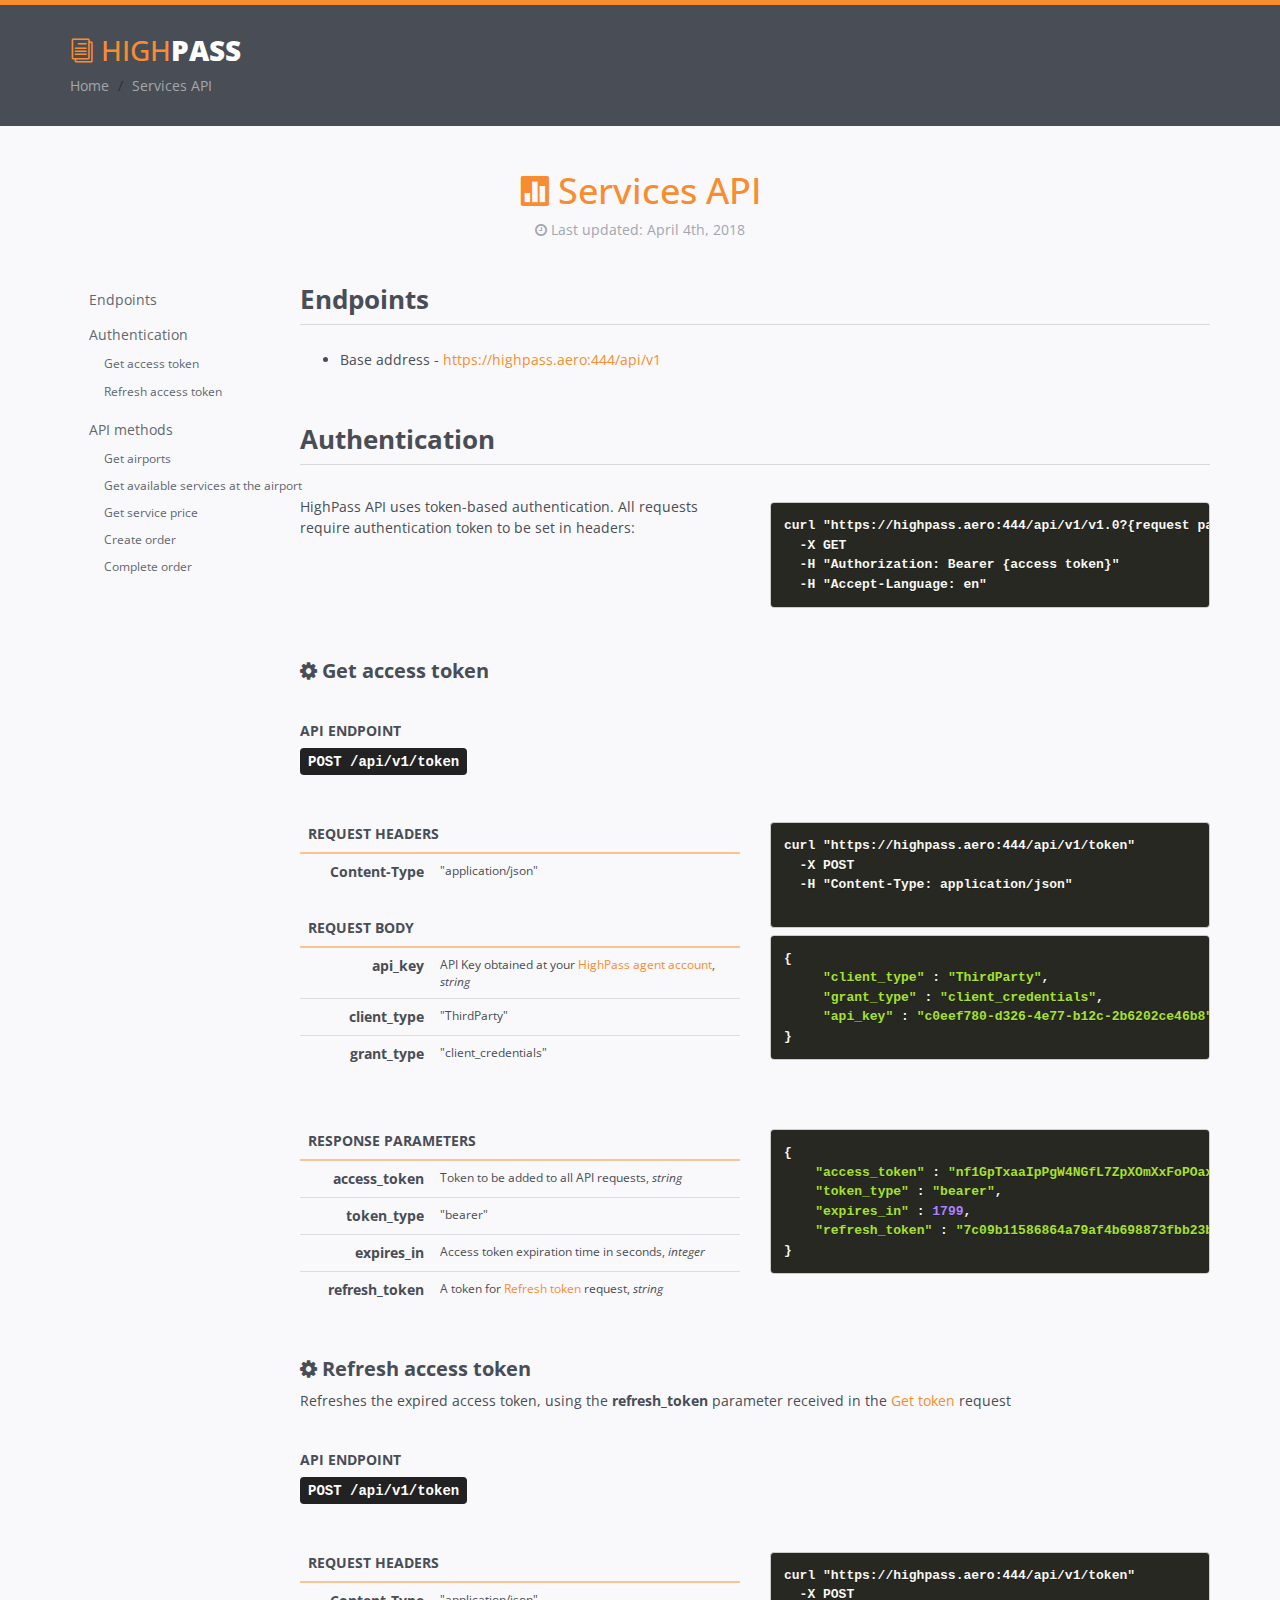
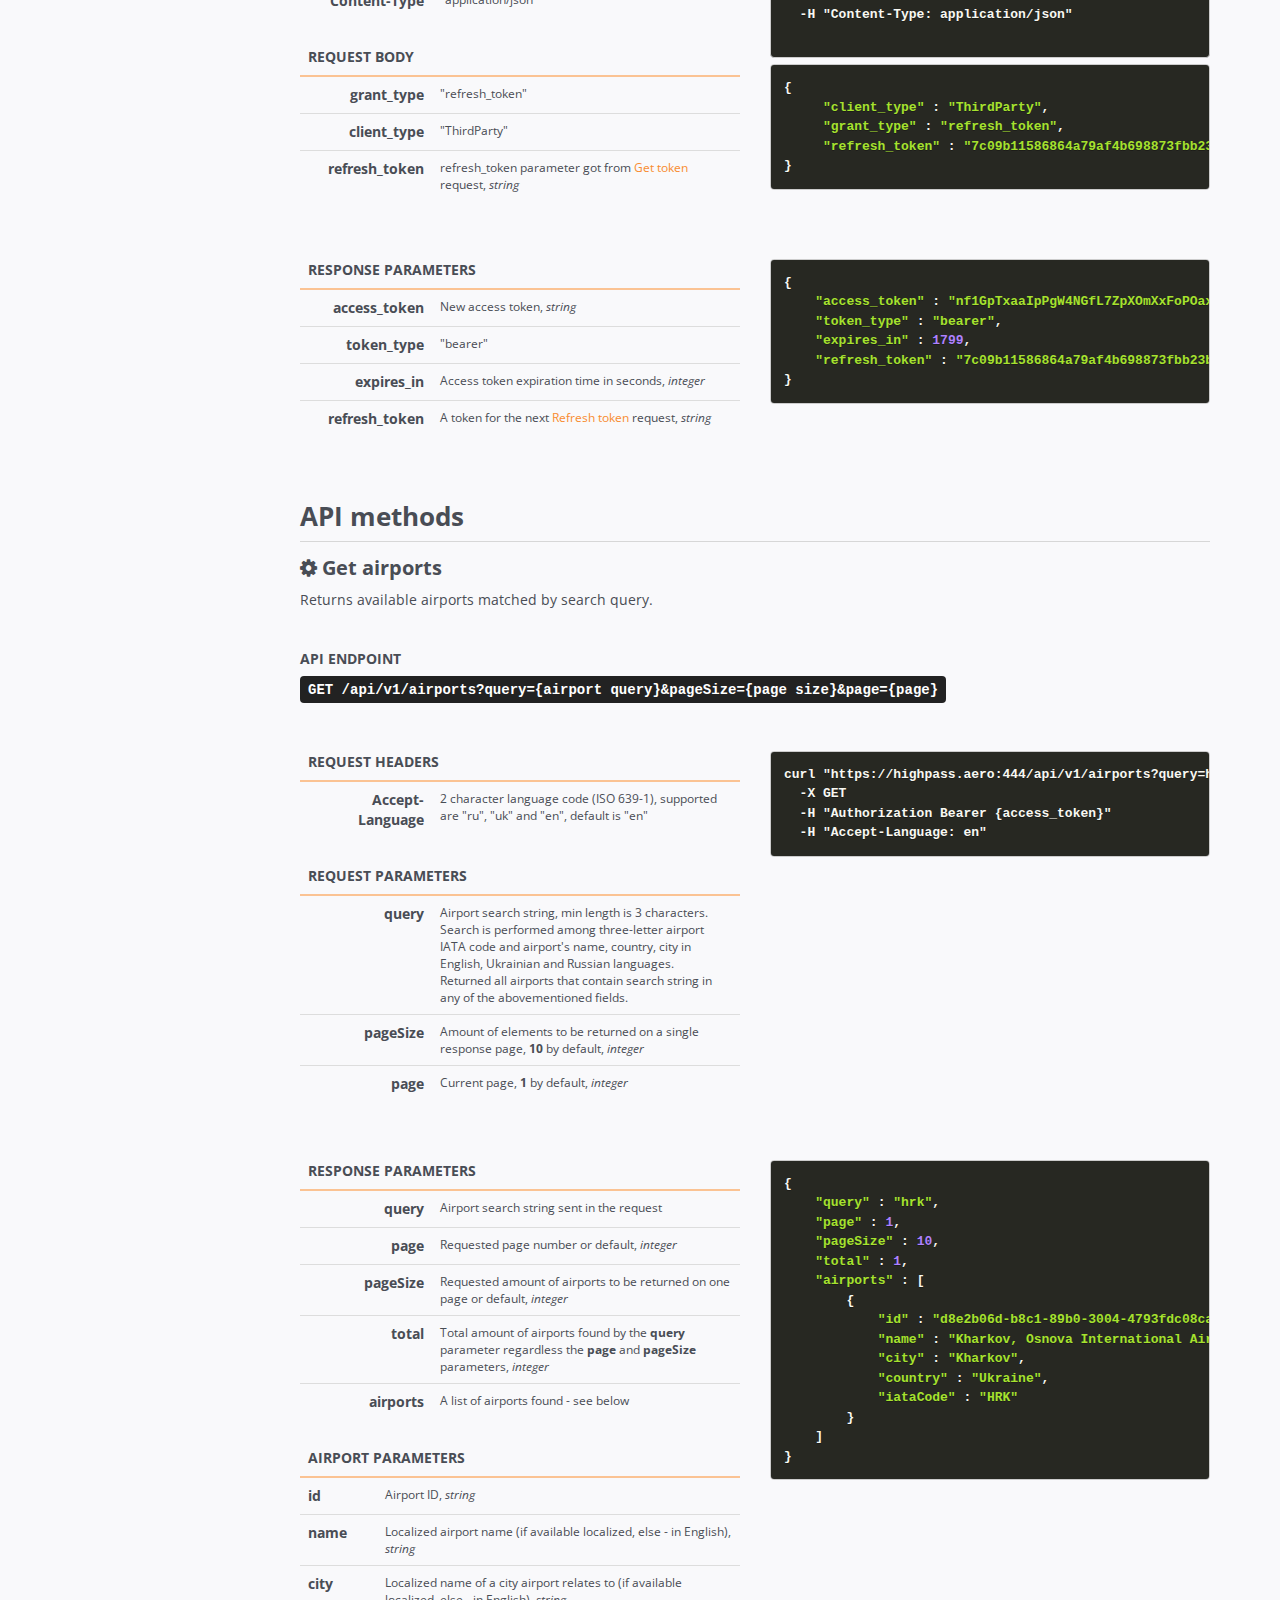
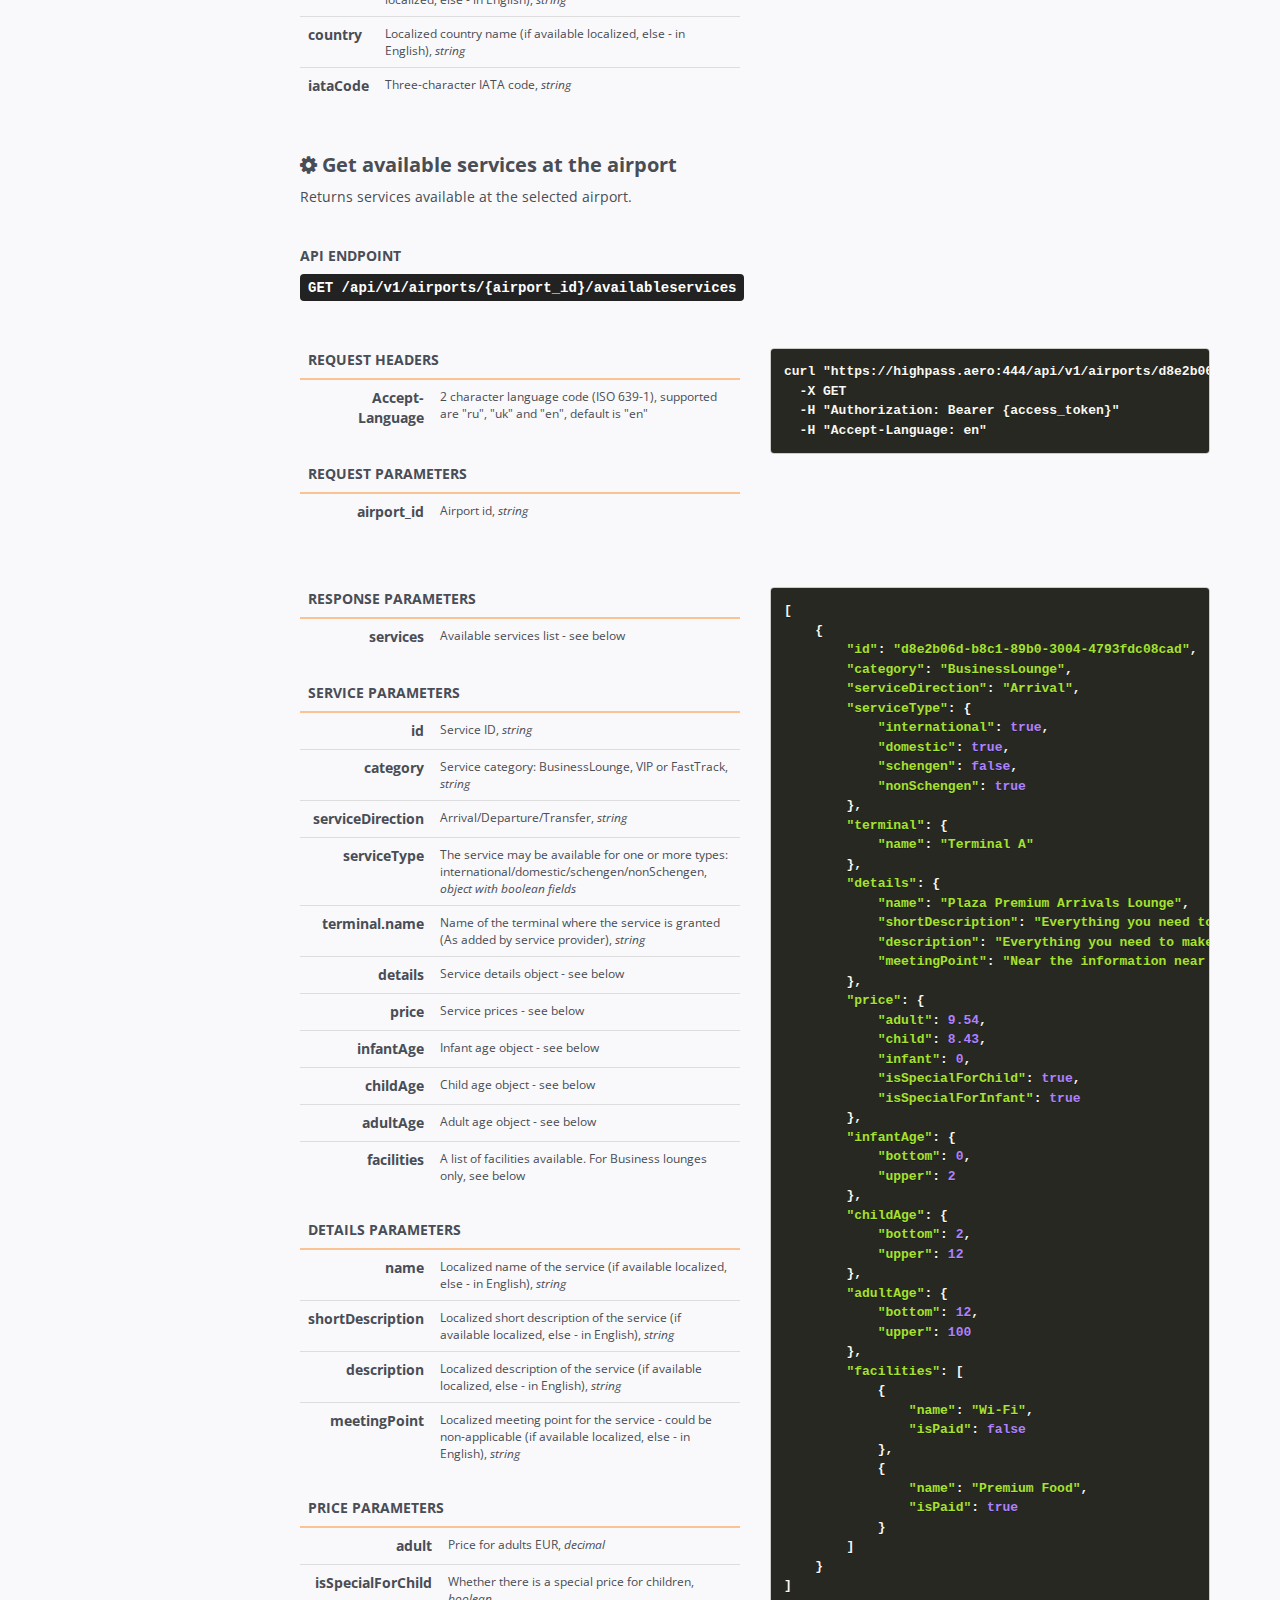
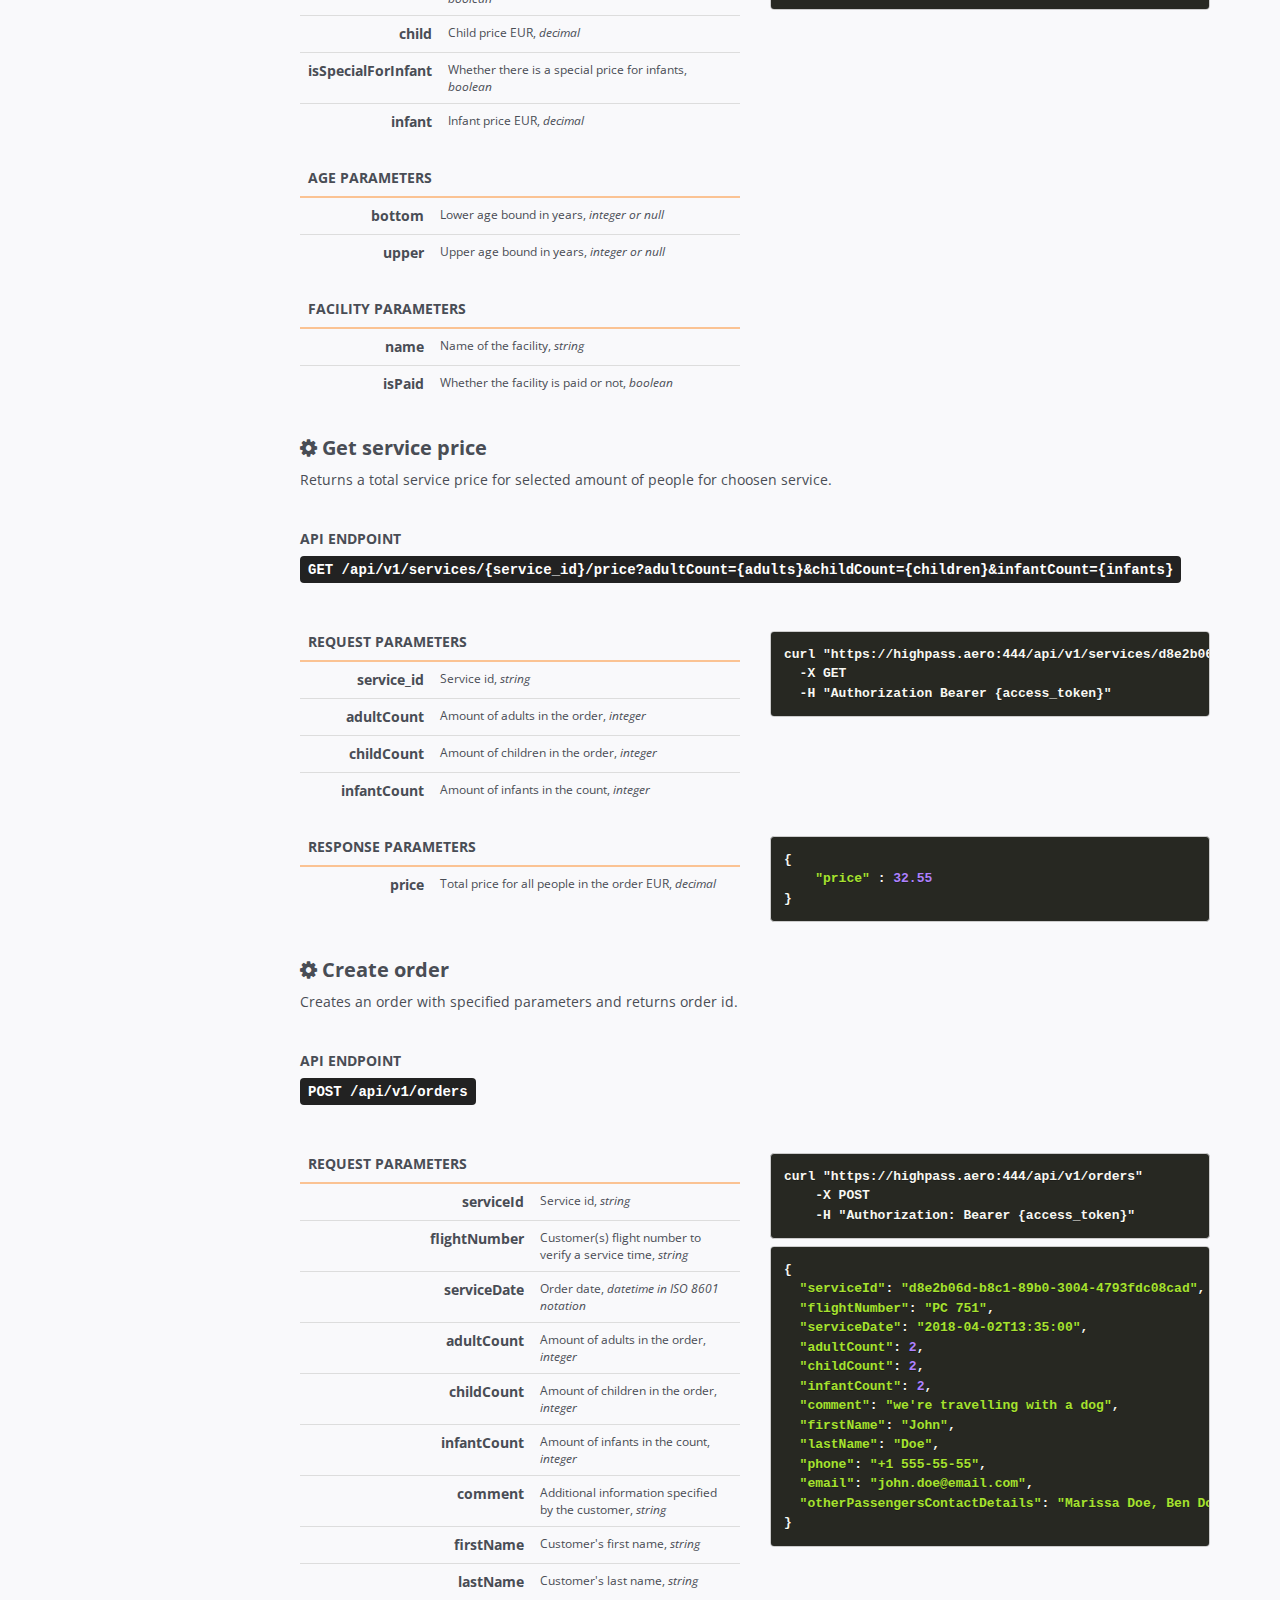
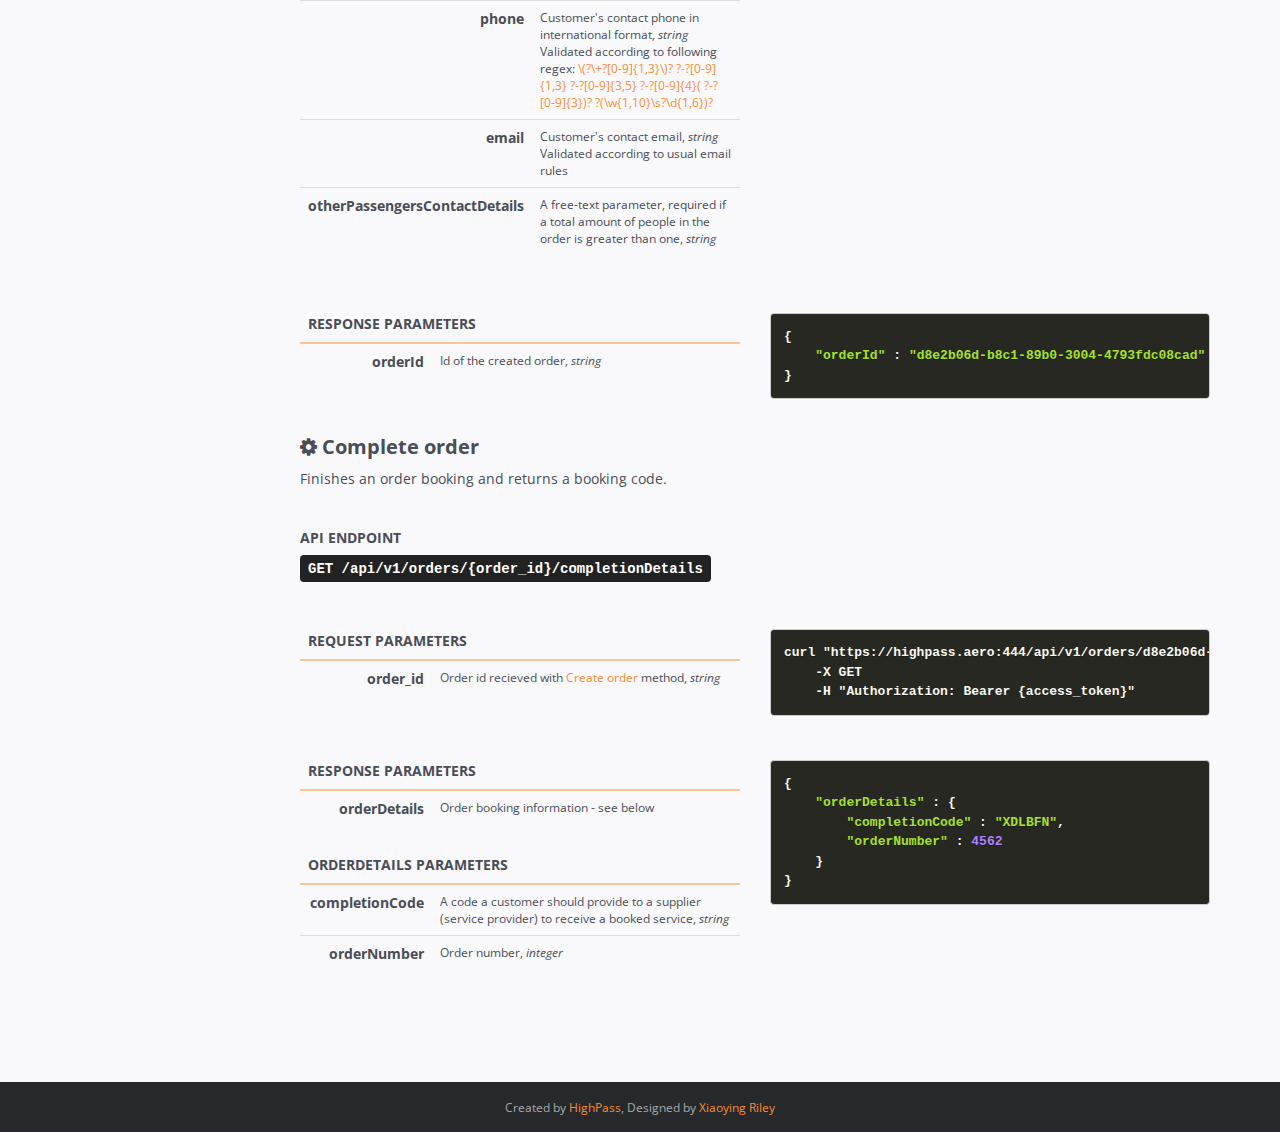
==== commit 7ff11440: "Explained age limits" ====
--- a/api.html
+++ b/api.html
@@ -467,7 +467,7 @@
                                                     <tbody>
                                                         <tr>
                                                             <th width="30%" class="text-right">Accept-Language</th>
-                                                            <td class="small">2 character language code (ISO 639-1), i.e. "ru", "uk", default is "en"</td>
+                                                            <td class="small">2 character language code (ISO 639-1), supported are "ru", "uk" and "en", default is "en"</td>
                                                         </tr>
                                                     </tbody>
                                                 </table>
@@ -484,7 +484,8 @@
 															<th width="30%" class="text-right">query</th>
 															<td class="small">
 																Airport search string, min length is 3 characters. <br/>
-																Search is performed by three-letter Airport IATA code and Airport name, Country, City in English, Ukrainian and Russian languages.
+																Search is performed among three-letter airport IATA code and airport's name, country, city in English, Ukrainian and Russian languages.<br/>
+																Returned all airports that contain search string in any of the abovementioned fields.
 															</td>
 														</tr>
 														<tr>
@@ -628,7 +629,7 @@
                                                     <tbody>
                                                         <tr>
                                                             <th width="30%" class="text-right">Accept-Language</th>
-                                                            <td class="small">2 character language code (ISO 639-1), i.e. "ru", "uk", default is "en"</td>
+                                                            <td class="small">2 character language code (ISO 639-1), supported are "ru", "uk" and "en", default is "en"</td>
                                                         </tr>
                                                     </tbody>
                                                 </table>
@@ -919,7 +920,7 @@
                                                     <tbody>
                                                         <tr>
                                                             <th width="30%" class="text-right">Accept-Language</th>
-                                                            <td class="small">2 character language code (ISO 639-1), i.e. "ru", "uk", default is "en"</td>
+                                                            <td class="small">2 character language code (ISO 639-1), supported are "ru", "uk" and "en", default is "en"</td>
                                                         </tr>
                                                     </tbody>
                                                 </table>
@@ -1052,7 +1053,10 @@
                                                             </tr>
                                                             <tr>
                                                                 <th width="30%" class="text-right">isSpecialForChild</th>
-                                                                <td class="small">Whether there is a special price for children, <i>boolean</i></td>
+                                                                <td class="small">
+																	Whether there is a special price for children, or children pay same price as adults<i>boolean</i></br>
+																	In combination with child age object defines how much service will cost for a child of certain age
+																</td>
                                                             </tr>
                                                             <tr>
                                                                 <th width="30%" class="text-right">child</th>
@@ -1060,7 +1064,10 @@
                                                             </tr>
                                                             <tr>
                                                                 <th width="30%" class="text-right">isSpecialForInfant</th>
-                                                                <td class="small">Whether there is a special price for infants, <i>boolean</i></td>
+                                                                <td class="small">
+																	Whether there is a special price for infants, <i>boolean</i></br>
+																	In combination with infant age object defines how much service will cost for an infant of certain age
+																</td>
                                                             </tr>
                                                             <tr>
                                                                 <th width="30%" class="text-right">infant</th>
@@ -1079,11 +1086,17 @@
                                                         <tbody>
                                                             <tr>
                                                                 <th width="30%" class="text-right">bottom</th>
-                                                                <td class="small">Lower age bound in years, <i>integer, may be null</i></td>
+                                                                <td class="small">
+																	Lower age bound in years, <i>integer, may be null</i></br>
+																	Inclusive. If lower age for aduld is 16, a person who is 16 years old will pay full adult price.
+																</td>
                                                             </tr>
                                                             <tr>
                                                                 <th width="30%" class="text-right">upper</th>
-                                                                <td class="small">Upper age bound in years, <i>integer, may be null</i></td>
+                                                                <td class="small">
+																	Upper age bound in years, <i>integer, may be null</i></br>
+																	Exclusive. If upper age for infant is 2, infant, who is 2 years and 1 month old is considered a child and cannot be paid for using price for infant.
+																</td>
                                                             </tr>
                                                         </tbody>
                                                     </table>
@@ -1146,7 +1159,7 @@
     },
     &quot;adultAge&quot;: {
         &quot;bottom&quot;: 12,
-        &quot;upper&quot;: 100
+        &quot;upper&quot;: null
     },
     &quot;facilities&quot;: [
         {
@@ -1291,7 +1304,7 @@
                                                         </tr>
                                                         <tr>
                                                             <th width="30%" class="text-right">serviceDate</th>
-                                                            <td class="small">Order date, <i>datetime</i></td>
+                                                            <td class="small">Order date, <i>datetime in ISO 8601 notation</i></td>
                                                         </tr>
                                                         <tr>
                                                             <th width="30%" class="text-right">adultCount</th>
@@ -1319,11 +1332,17 @@
                                                         </tr>
                                                         <tr>
                                                             <th width="30%" class="text-right">phone</th>
-                                                            <td class="small">Customer's contact phone, <i>string</i></td>
+                                                            <td class="small">
+																Customer's contact phone in international format, <i>string</i><br/>
+																Validated according to following regex: <a href="https://regexr.com/3ndov" target="_blank">\(?\+?[0-9]{1,3}\)? ?-?[0-9]{1,3} ?-?[0-9]{3,5} ?-?[0-9]{4}( ?-?[0-9]{3})? ?(\w{1,10}\s?\d{1,6})?</a>
+															</td>
                                                         </tr>
                                                         <tr>
                                                             <th width="30%" class="text-right">email</th>
-                                                            <td class="small">Customer's contact email, <i>string</i></td>
+                                                            <td class="small">
+																Customer's contact email, <i>string</i><br/>
+																Validated according to usual email rules
+															</td>
                                                         </tr>
                                                         <tr>
                                                             <th width="30%" class="text-right">otherPassengersContactDetails</th>
@@ -1345,7 +1364,7 @@
 					     <pre><code class="language-javascript">{
   &quot;serviceId&quot;: &quot;d8e2b06d-b8c1-89b0-3004-4793fdc08cad&quot;,
   &quot;flightNumber&quot;: &quot;PC 751&quot;,
-  &quot;serviceDate&quot;: &quot;02.04.2018 13:35:00&quot;,
+  &quot;serviceDate&quot;: &quot;2018-04-02T13:35:00&quot;,
   &quot;adultCount&quot;: 2,
   &quot;childCount&quot;: 2,
   &quot;infantCount&quot;: 2,
@@ -1555,4 +1574,4 @@
     <script type="text/javascript" src="assets/js/main.js"></script>
     
 </body>
-</html> 
+</html>
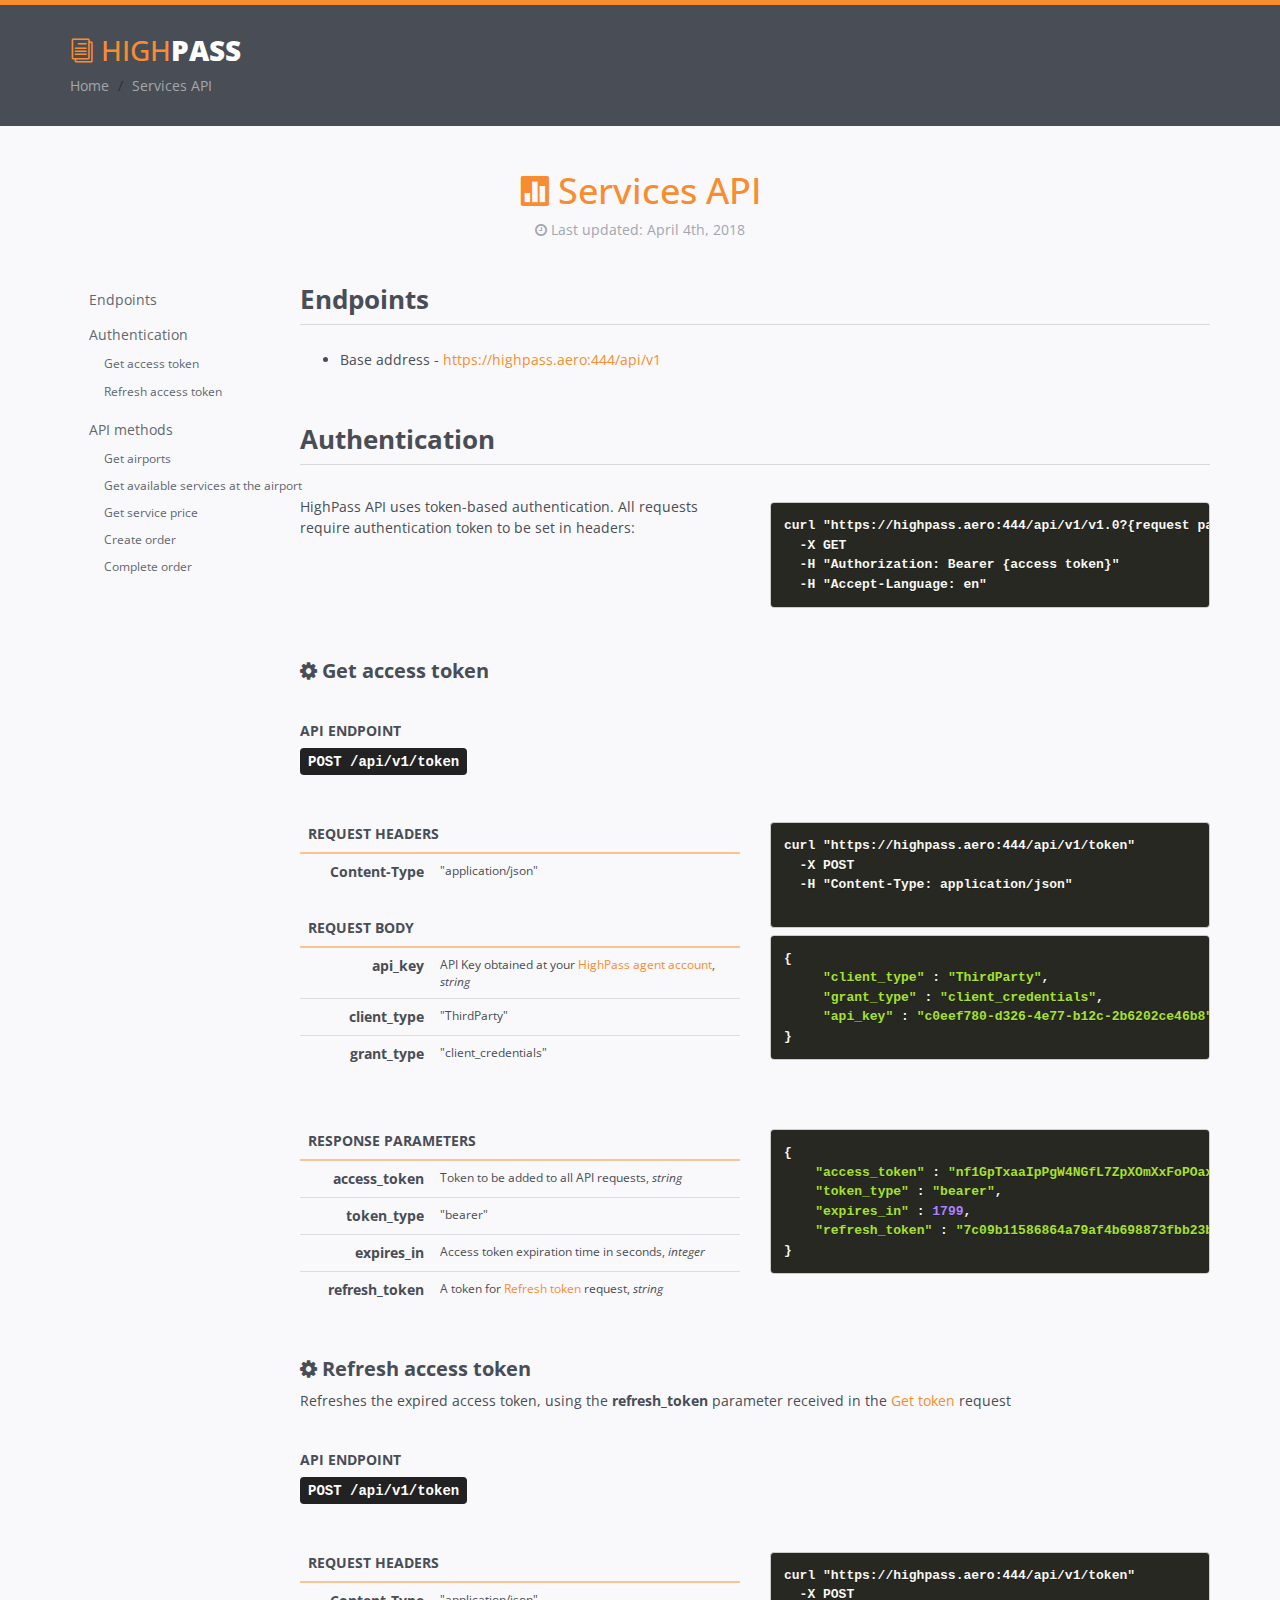
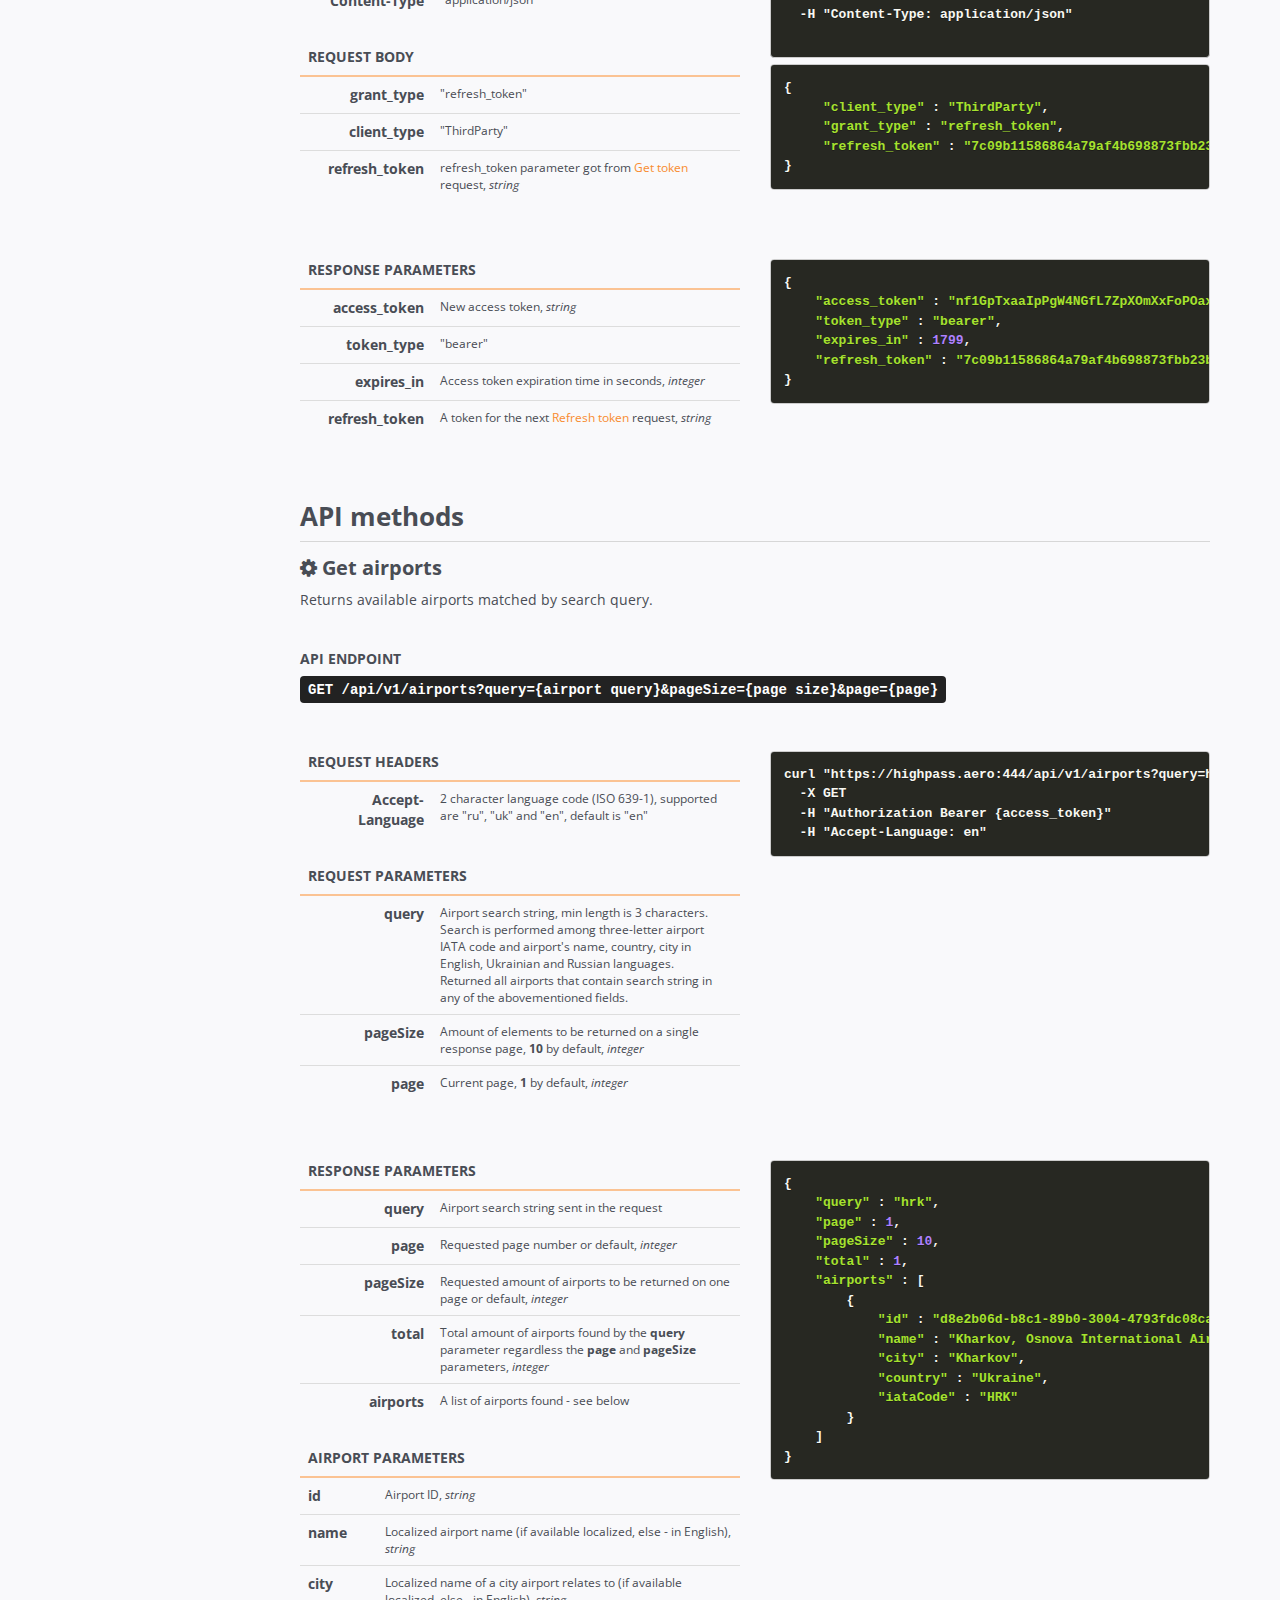
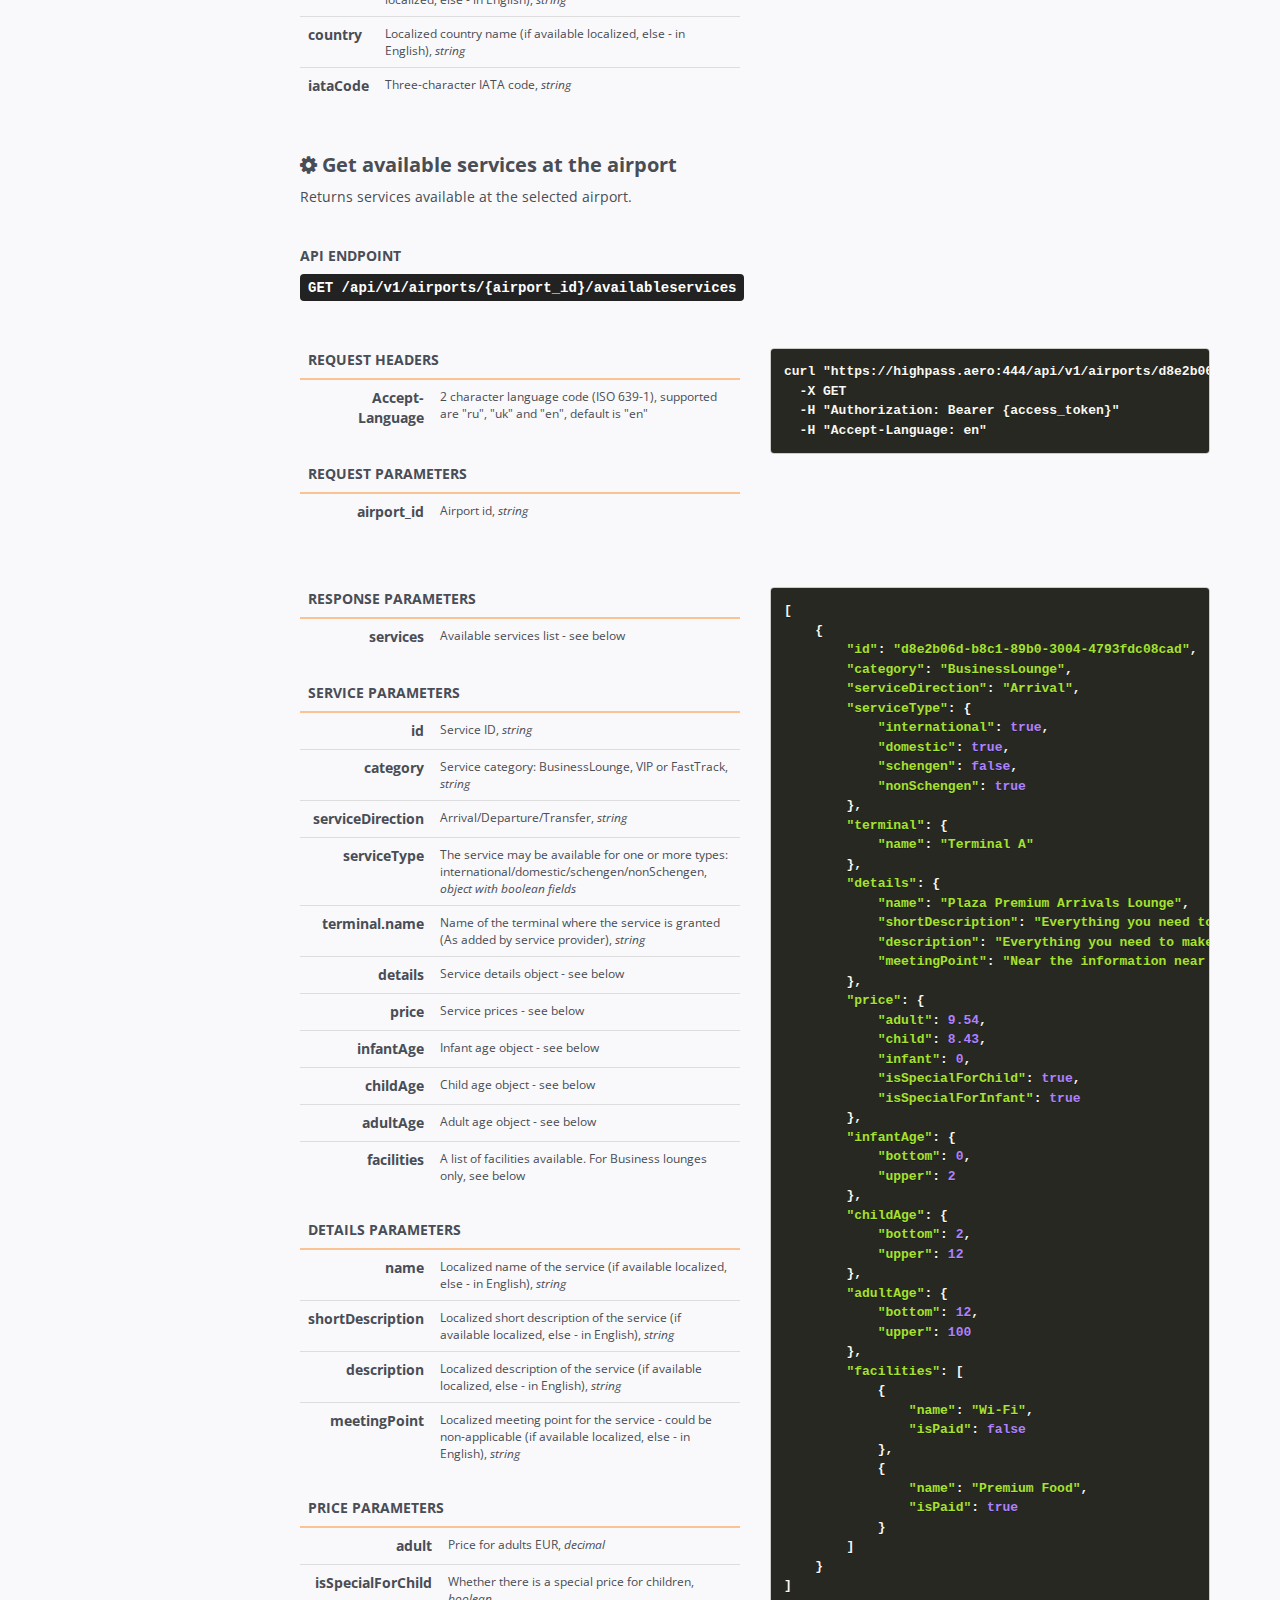
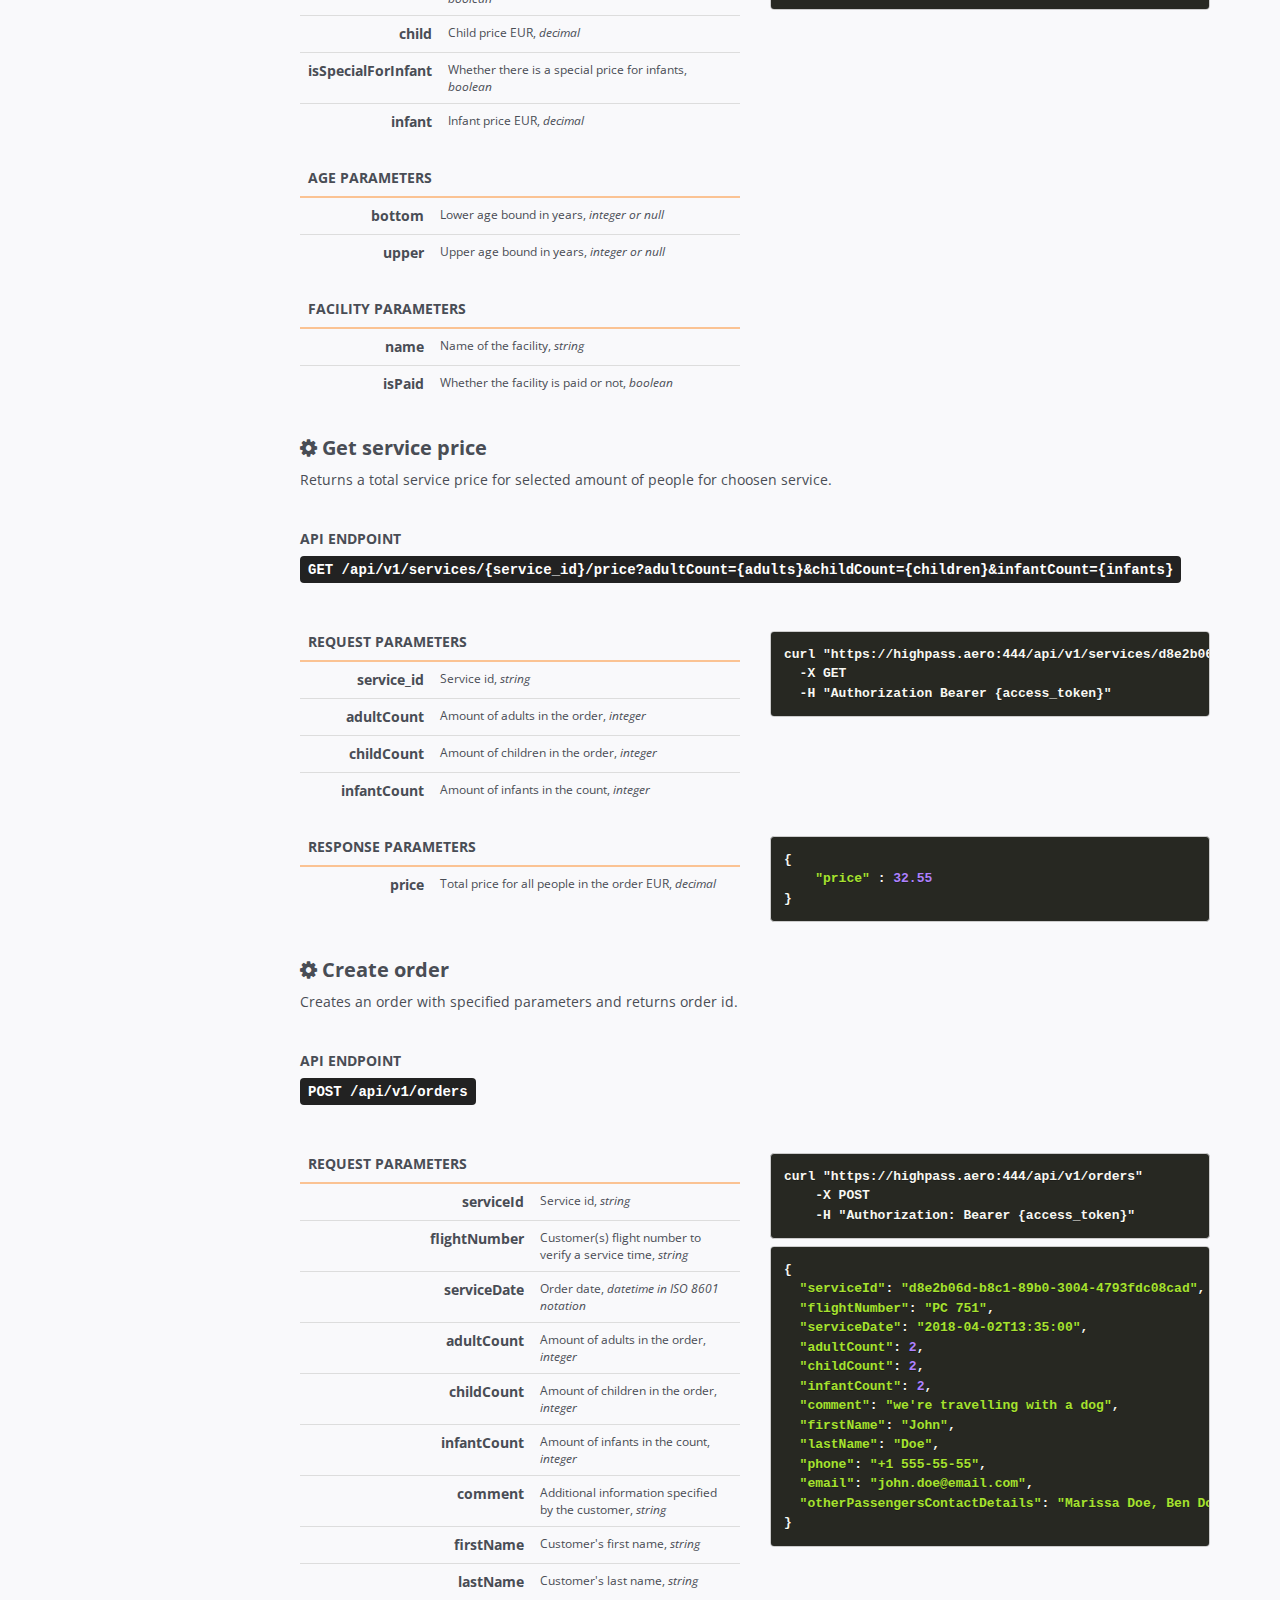
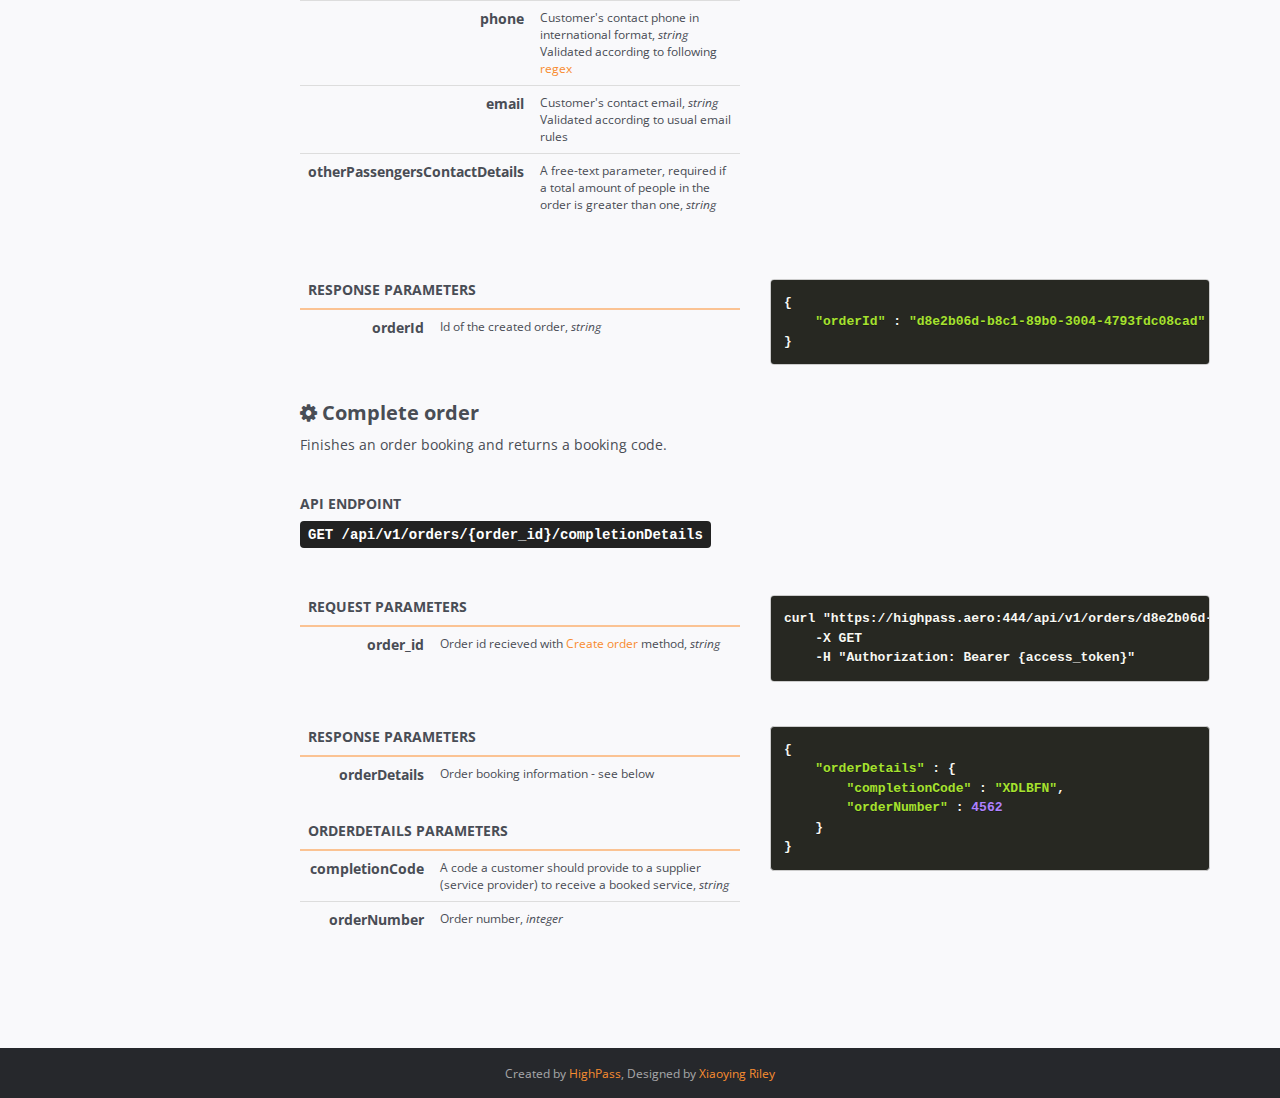
==== commit e1a913aa: "Removed regex" ====
--- a/api.html
+++ b/api.html
@@ -1334,7 +1334,7 @@
                                                             <th width="30%" class="text-right">phone</th>
                                                             <td class="small">
 																Customer's contact phone in international format, <i>string</i><br/>
-																Validated according to following regex: <a href="https://regexr.com/3ndov" target="_blank">\(?\+?[0-9]{1,3}\)? ?-?[0-9]{1,3} ?-?[0-9]{3,5} ?-?[0-9]{4}( ?-?[0-9]{3})? ?(\w{1,10}\s?\d{1,6})?</a>
+																Validated according to following <a href="https://regexr.com/3ndov" target="_blank">regex</a>
 															</td>
                                                         </tr>
                                                         <tr>
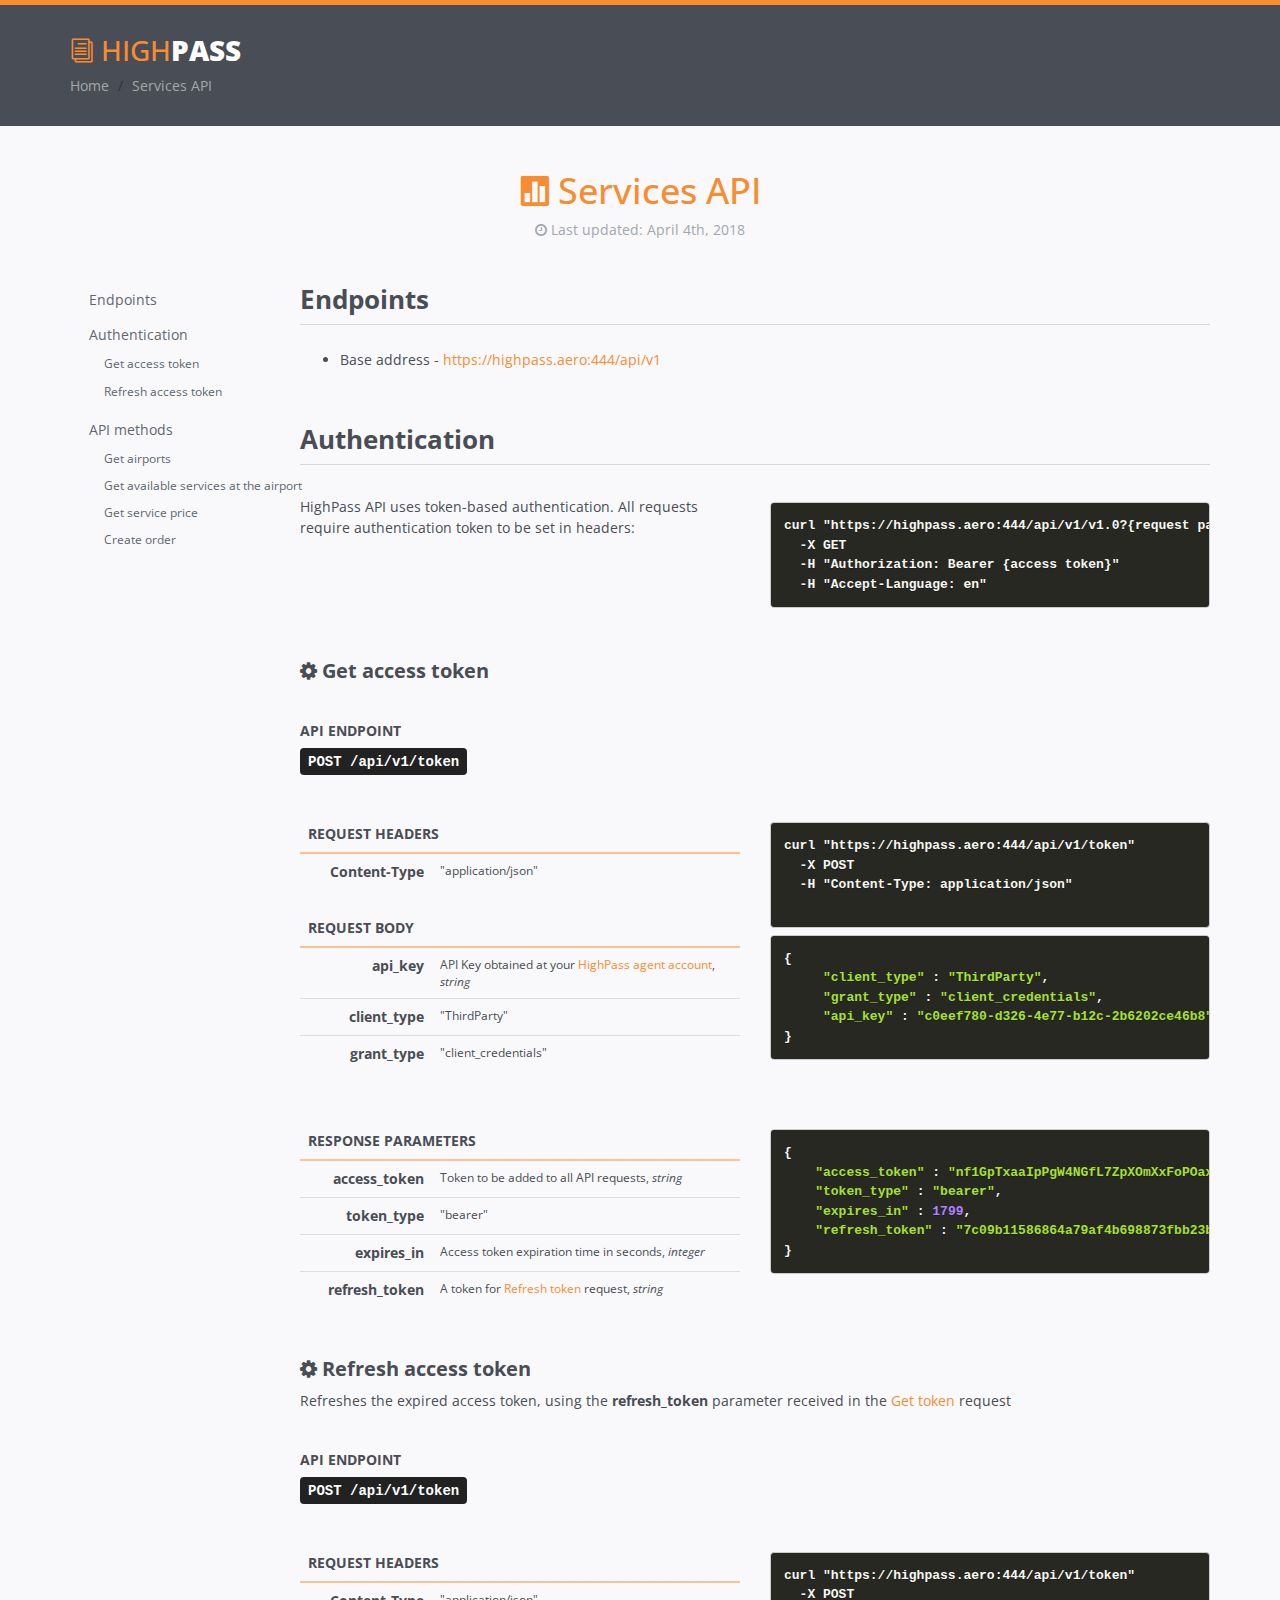
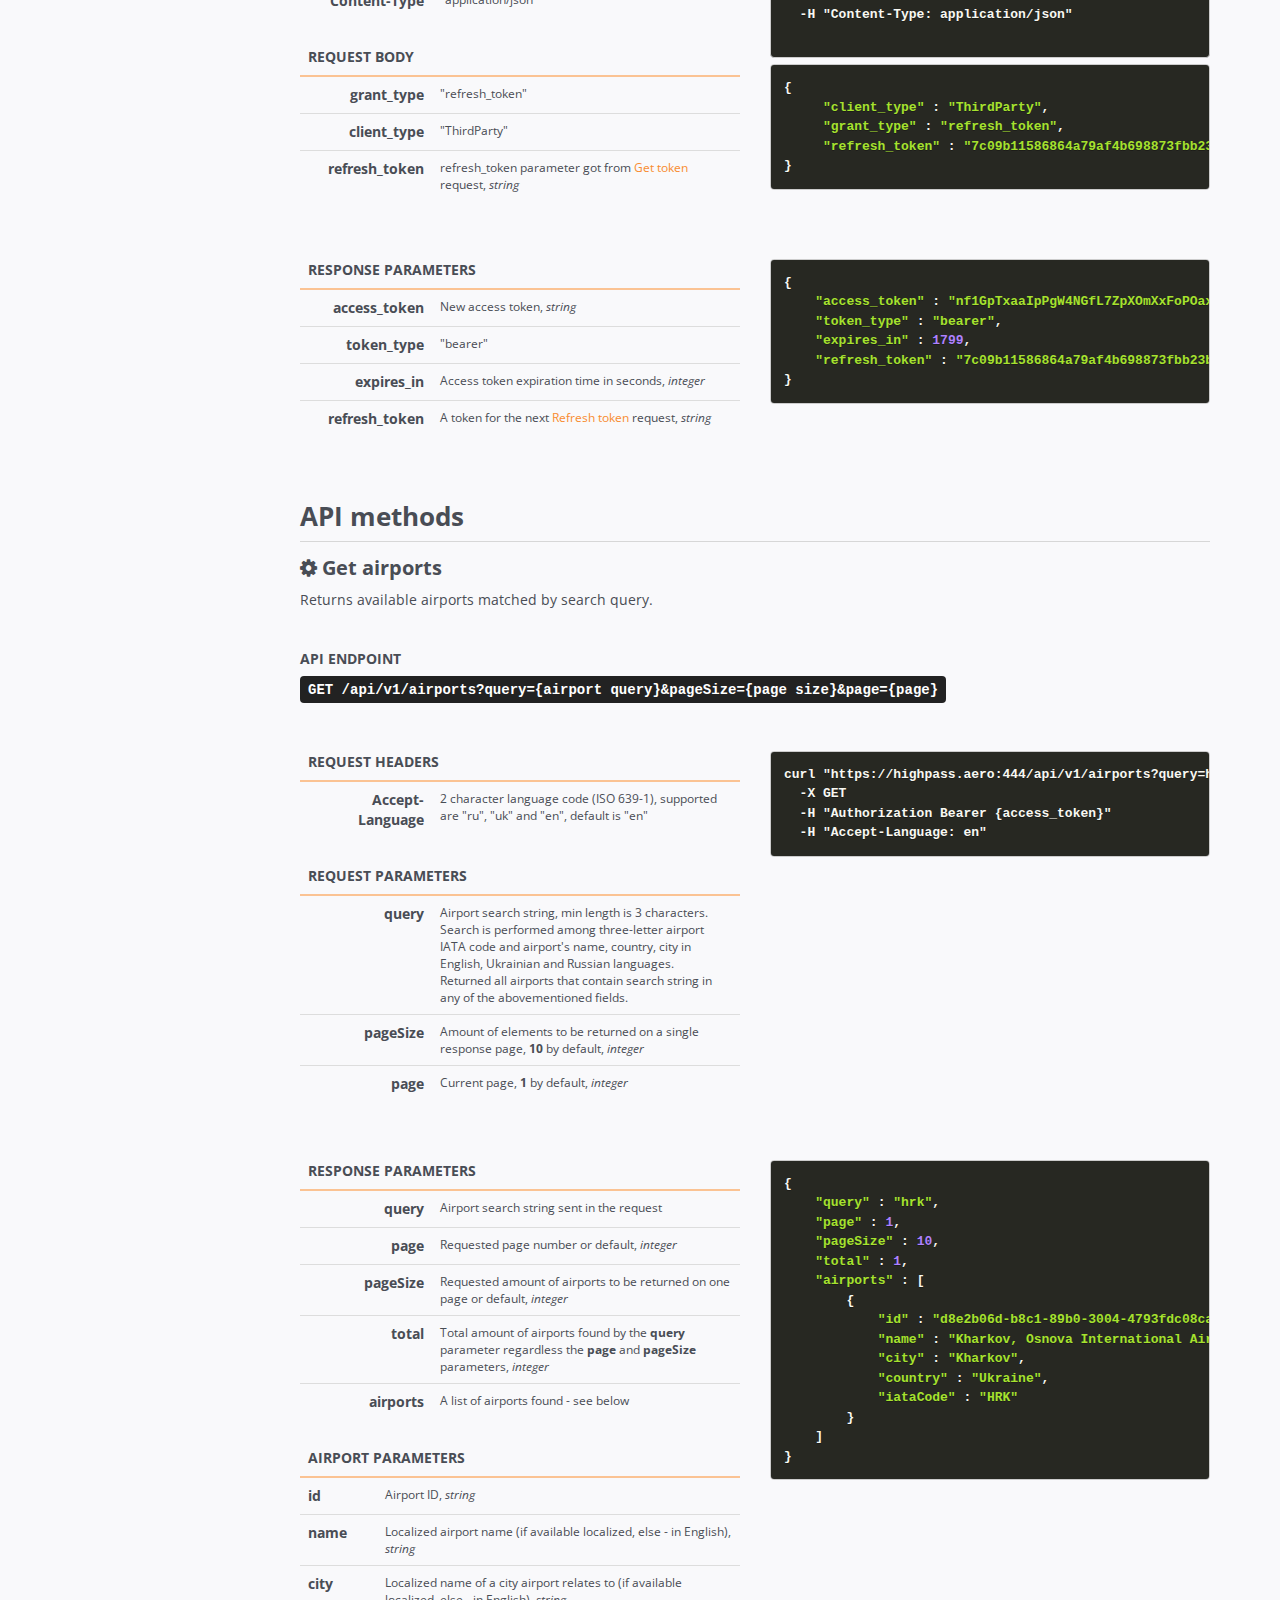
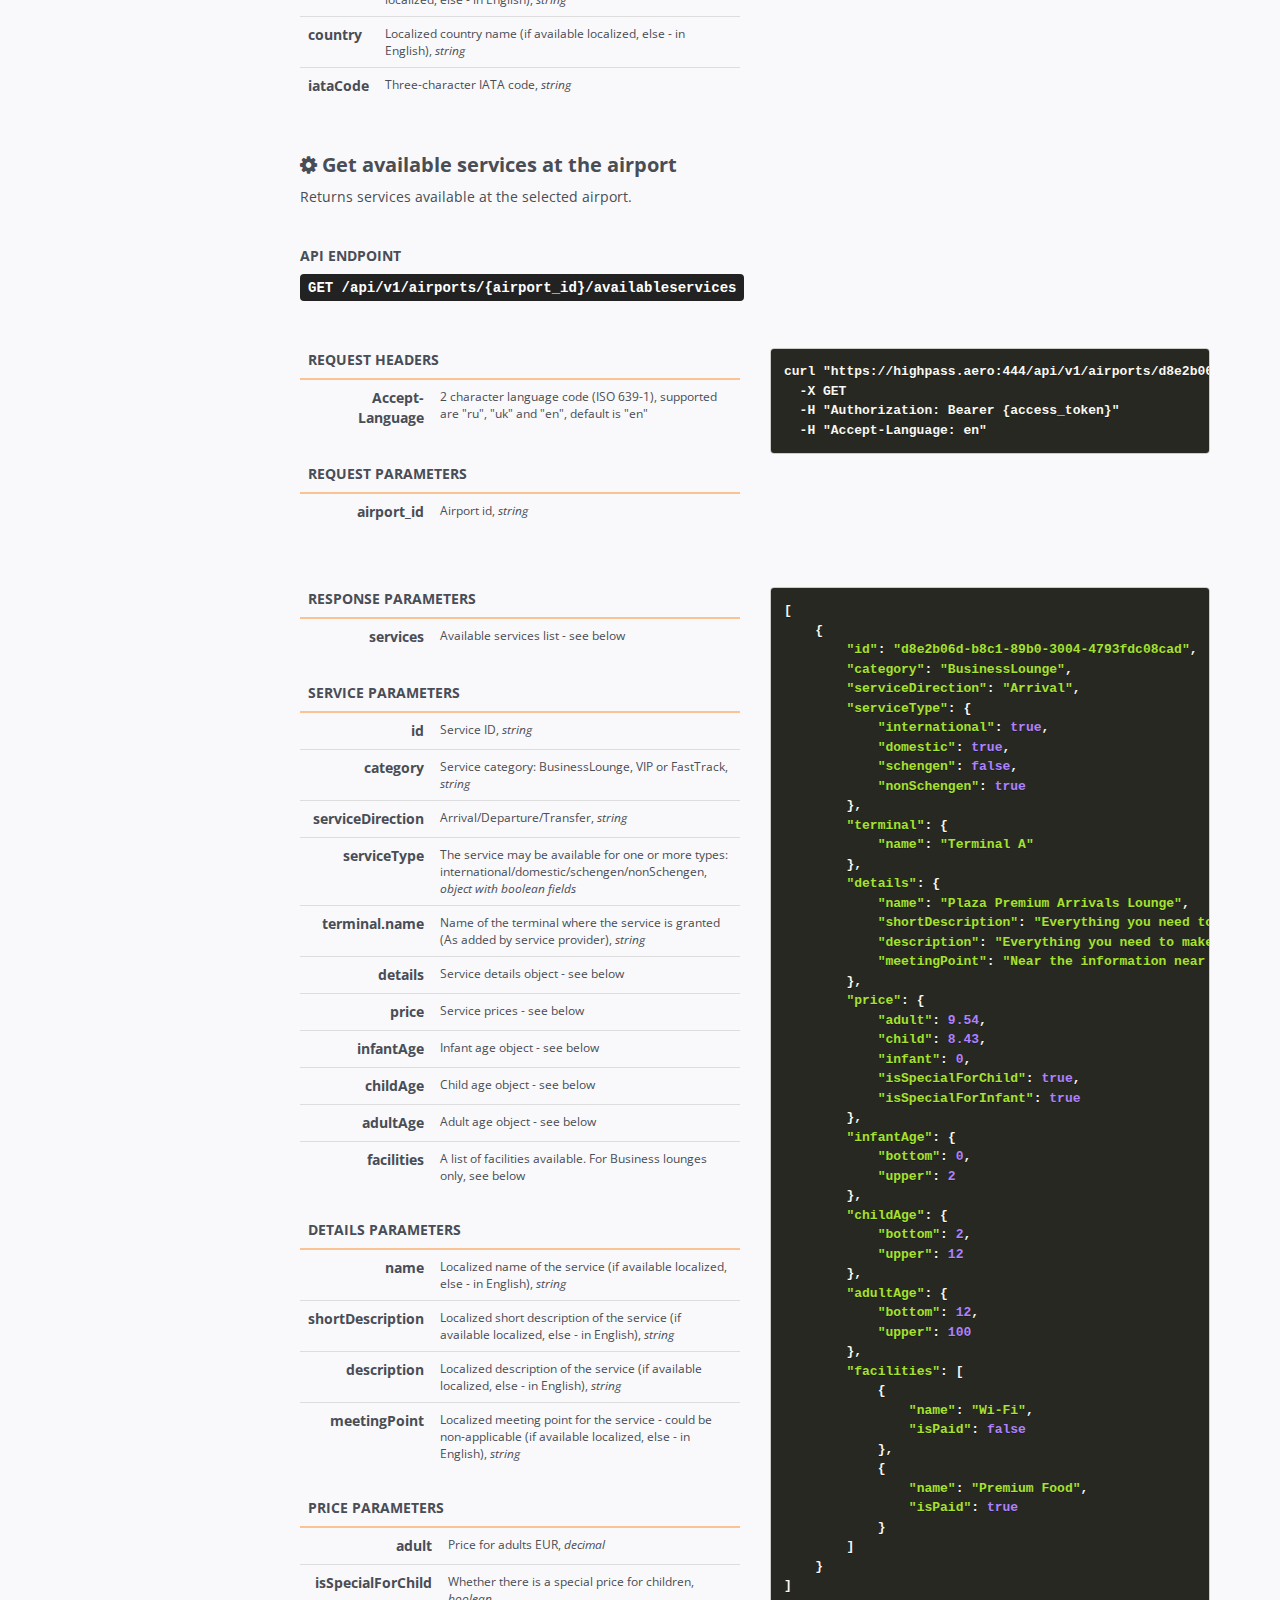
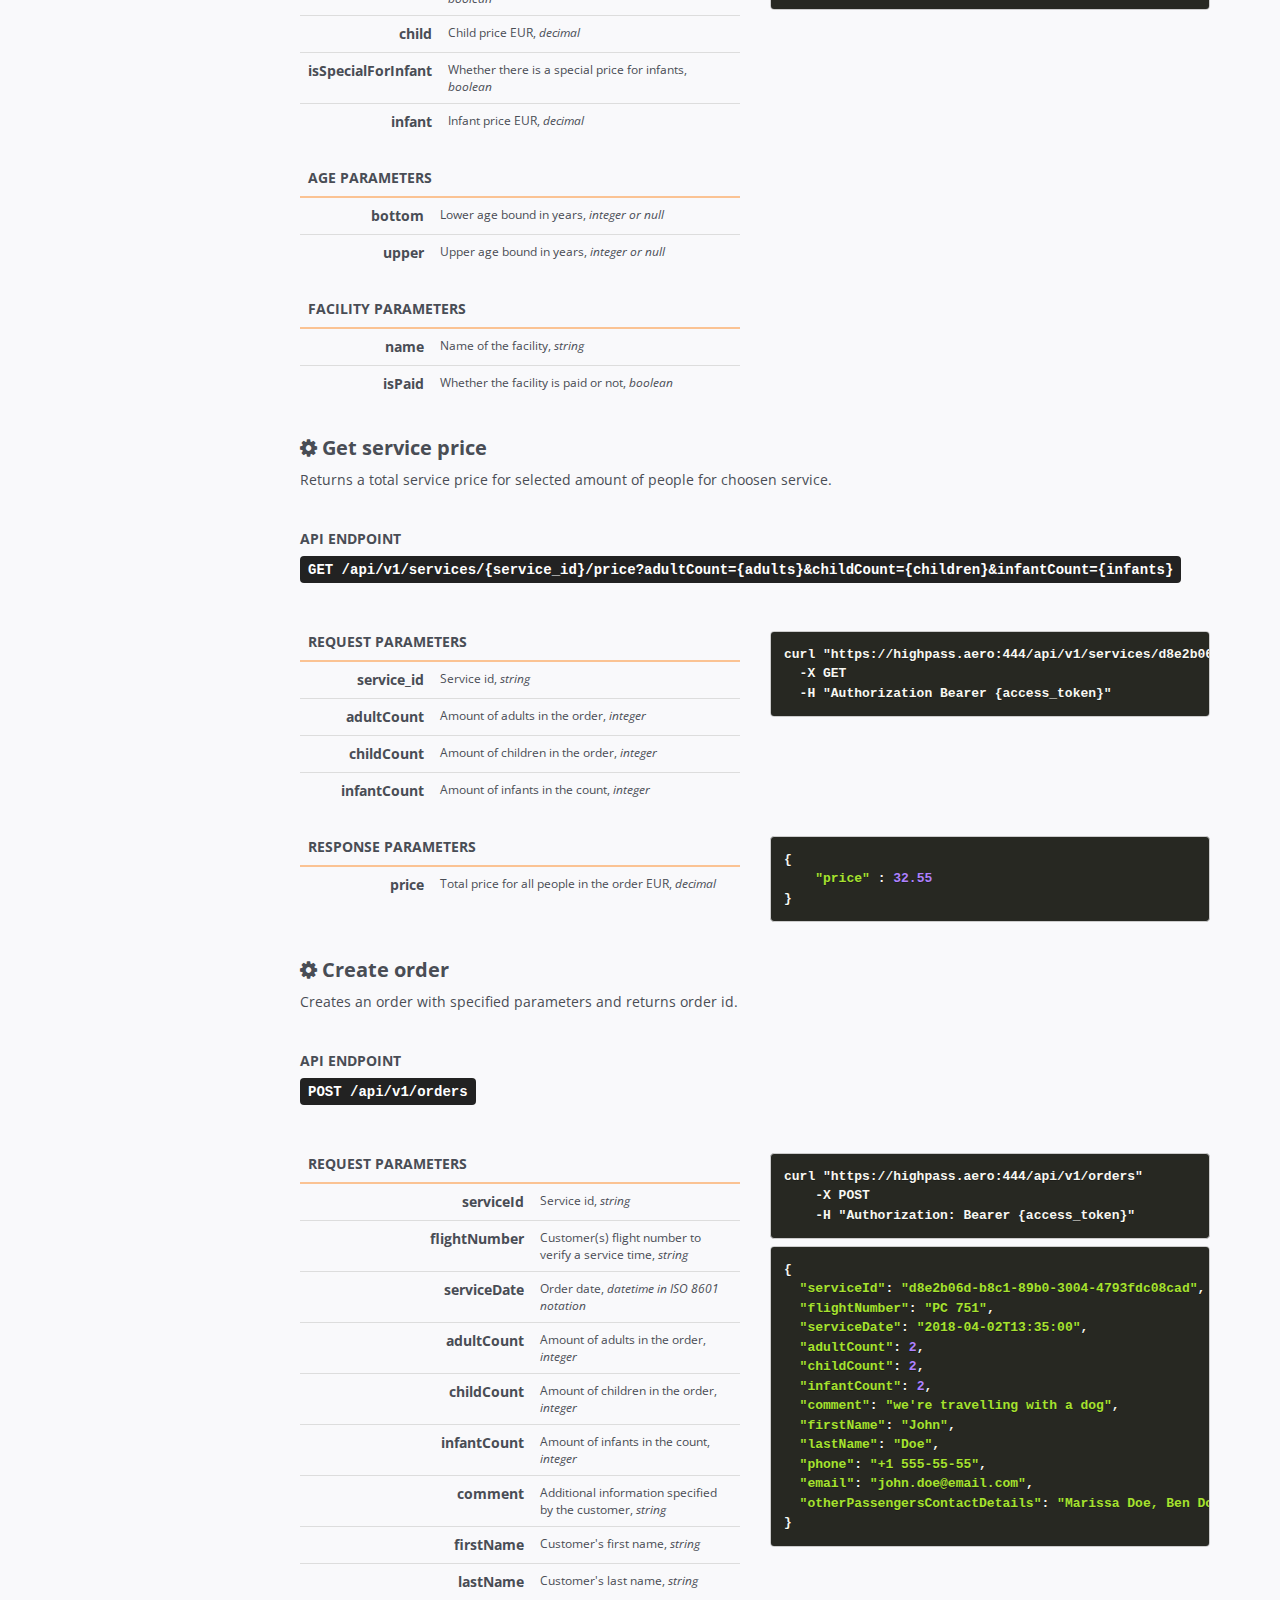
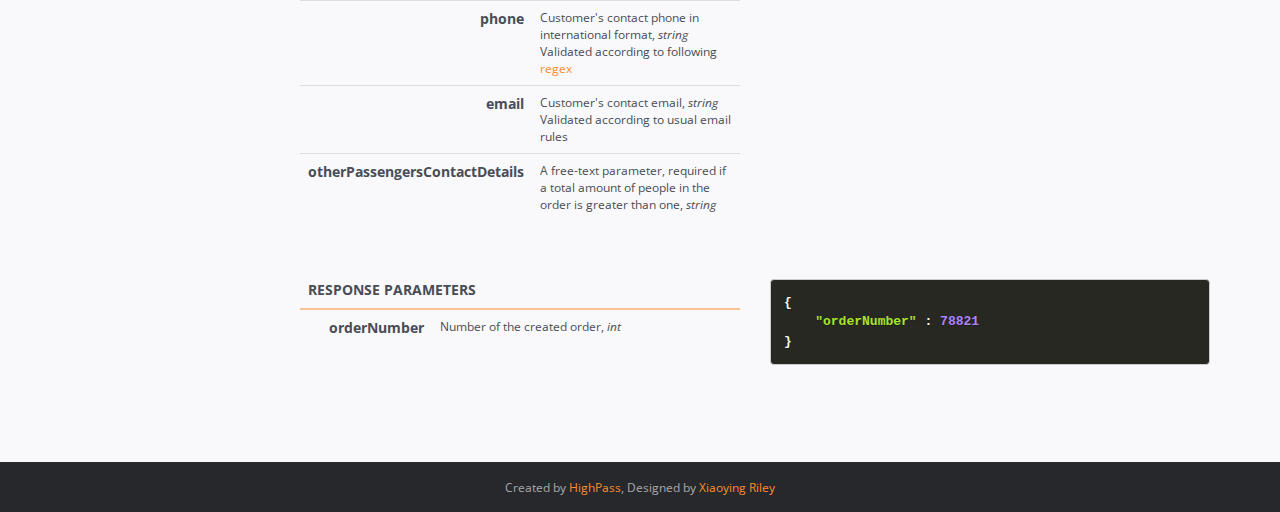
==== commit 447ae8e7: "Changed orderId to orderNubmer in createOrder resp" ====
--- a/api.html
+++ b/api.html
@@ -1393,8 +1393,8 @@
                                                     </thead>
                                                     <tbody>
                                                         <tr>
-                                                            <th width="30%" class="text-right">orderId</th>
-                                                            <td class="small">Id of the created order, <i>string</i></td>
+                                                            <th width="30%" class="text-right">orderNumber</th>
+                                                            <td class="small">Number of the created order, <i>int</i></td>
                                                         </tr>
                                                     </tbody>
                                                 </table>
@@ -1404,7 +1404,7 @@
                                          <div class="col-md-6 col-sm-6 col-xs-12">
                                              
                                              <pre><code class="language-javascript">{
-	&quot;orderId&quot; : "d8e2b06d-b8c1-89b0-3004-4793fdc08cad"
+	&quot;orderNumber&quot; : 78821
 }</code></pre>
                                              
                                          </div>
@@ -1412,109 +1412,7 @@
                                     
                                     
                                     
-                                </div><!--//section-block-->
-                                
-                                <div class="section-block" id="complete-order">
-                                    <h3 class="block-title">
-                                        <i class="fa fa-cog" aria-hidden="true"></i>
-                                        Complete order
-                                    </h3>
-                                    <p>
-                                        Finishes an order booking and returns a booking code.
-                                    </p>
-                                    
-                                    <p>&nbsp;</p>
-                                    <h6 class="text-uppercase">API endpoint</h6>
-                                    
-                                    <p><code>GET /api/v1/orders/{order_id}/completionDetails</code></p>
-                                    
-                                    <p>&nbsp;</p>
-                                    <div class="row">
-                                         <div class="col-md-6 col-sm-6 col-xs-12">
-                                             
-                                            <div class="table-responsive">
-                                                <table class="table">
-                                                    <thead>
-                                                        <tr>
-                                                            <th colspan="2" class="text-uppercase">Request parameters</th>
-                                                        </tr>
-                                                    </thead>
-                                                    <tbody>
-                                                        <tr>
-                                                            <th width="30%" class="text-right">order_id</th>
-                                                            <td class="small">Order id recieved with <a href="#create-order">Create order</a> method, <i>string</i></td>
-                                                        </tr>
-                                                    </tbody>
-                                                </table>
-                                            </div><!--//table-responsive-->
-                                            
-                                         </div>
-                                         <div class="col-md-6 col-sm-6 col-xs-12">
-                                             
-                                             <pre><code class="language-bash">curl &quot;https://highpass.aero:444/api/v1/orders/d8e2b06d-b8c1-89b0-3004-4793fdc08cad/completionDetails&quot;
-    -X GET
-    -H &quot;Authorization: Bearer {access_token}&quot;</code></pre>
-                                             
-                                         </div>
-                                     </div>
-                                    
-                                    
-                                    <p>&nbsp;</p>
-                                    <div class="row">
-                                         <div class="col-md-6 col-sm-6 col-xs-12">
-                                             
-                                            <div class="table-responsive">
-                                                <table class="table">
-                                                    <thead>
-                                                        <tr>
-                                                            <th colspan="2" class="text-uppercase">Response parameters</th>
-                                                        </tr>
-                                                    </thead>
-                                                    <tbody>
-                                                        <tr>
-                                                            <th width="30%" class="text-right">orderDetails</th>
-                                                            <td class="small">Order booking information - see below</td>
-                                                        </tr>
-                                                    </tbody>
-                                                </table>
-                                            </div><!--//table-responsive-->
-                                            
-                                             <div class="table-responsive">
-                                                <table class="table">
-                                                    <thead>
-                                                        <tr>
-                                                            <th colspan="2" class="text-uppercase">orderDetails parameters</th>
-                                                        </tr>
-                                                    </thead>
-                                                    <tbody>
-                                                        <tr>
-                                                            <th width="30%" class="text-right">completionCode</th>
-                                                            <td class="small">A code a customer should provide to a supplier (service provider) to receive a booked service, <i>string</i></td>
-                                                        </tr>
-                                                        <tr>
-                                                            <th width="30%" class="text-right">orderNumber</th>
-                                                            <td class="small">Order number, <i>integer</i></td>
-                                                        </tr>
-                                                    </tbody>
-                                                </table>
-                                            </div><!--//table-responsive-->
-                                            
-                                         </div>
-                                         <div class="col-md-6 col-sm-6 col-xs-12">
-                                             
-                                             <pre><code class="language-javascript">{
-	&quot;orderDetails&quot; : {
-		&quot;completionCode&quot; : &quot;XDLBFN&quot;,
-		&quot;orderNumber&quot; : 4562
-	}
-}</code></pre>
-                                             
-                                         </div>
-                                     </div>
-                                    
-                                    
-                                    
-                                </div><!--//section-block-->
+                                </div><!--//section-block-->                                                               
 
                             </section><!--//doc-section-->
 
@@ -1541,7 +1439,6 @@
                                         <li style="display: none"><a class="scrollto" href="#get-service">Get service</a></li>
                                         <li><a class="scrollto" href="#get-service-price">Get service price</a></li>
                                         <li><a class="scrollto" href="#create-order">Create order</a></li>
-                                        <li><a class="scrollto" href="#complete-order">Complete order</a></li>
                                     </ul><!--//nav-->
                                 </li>
                                 
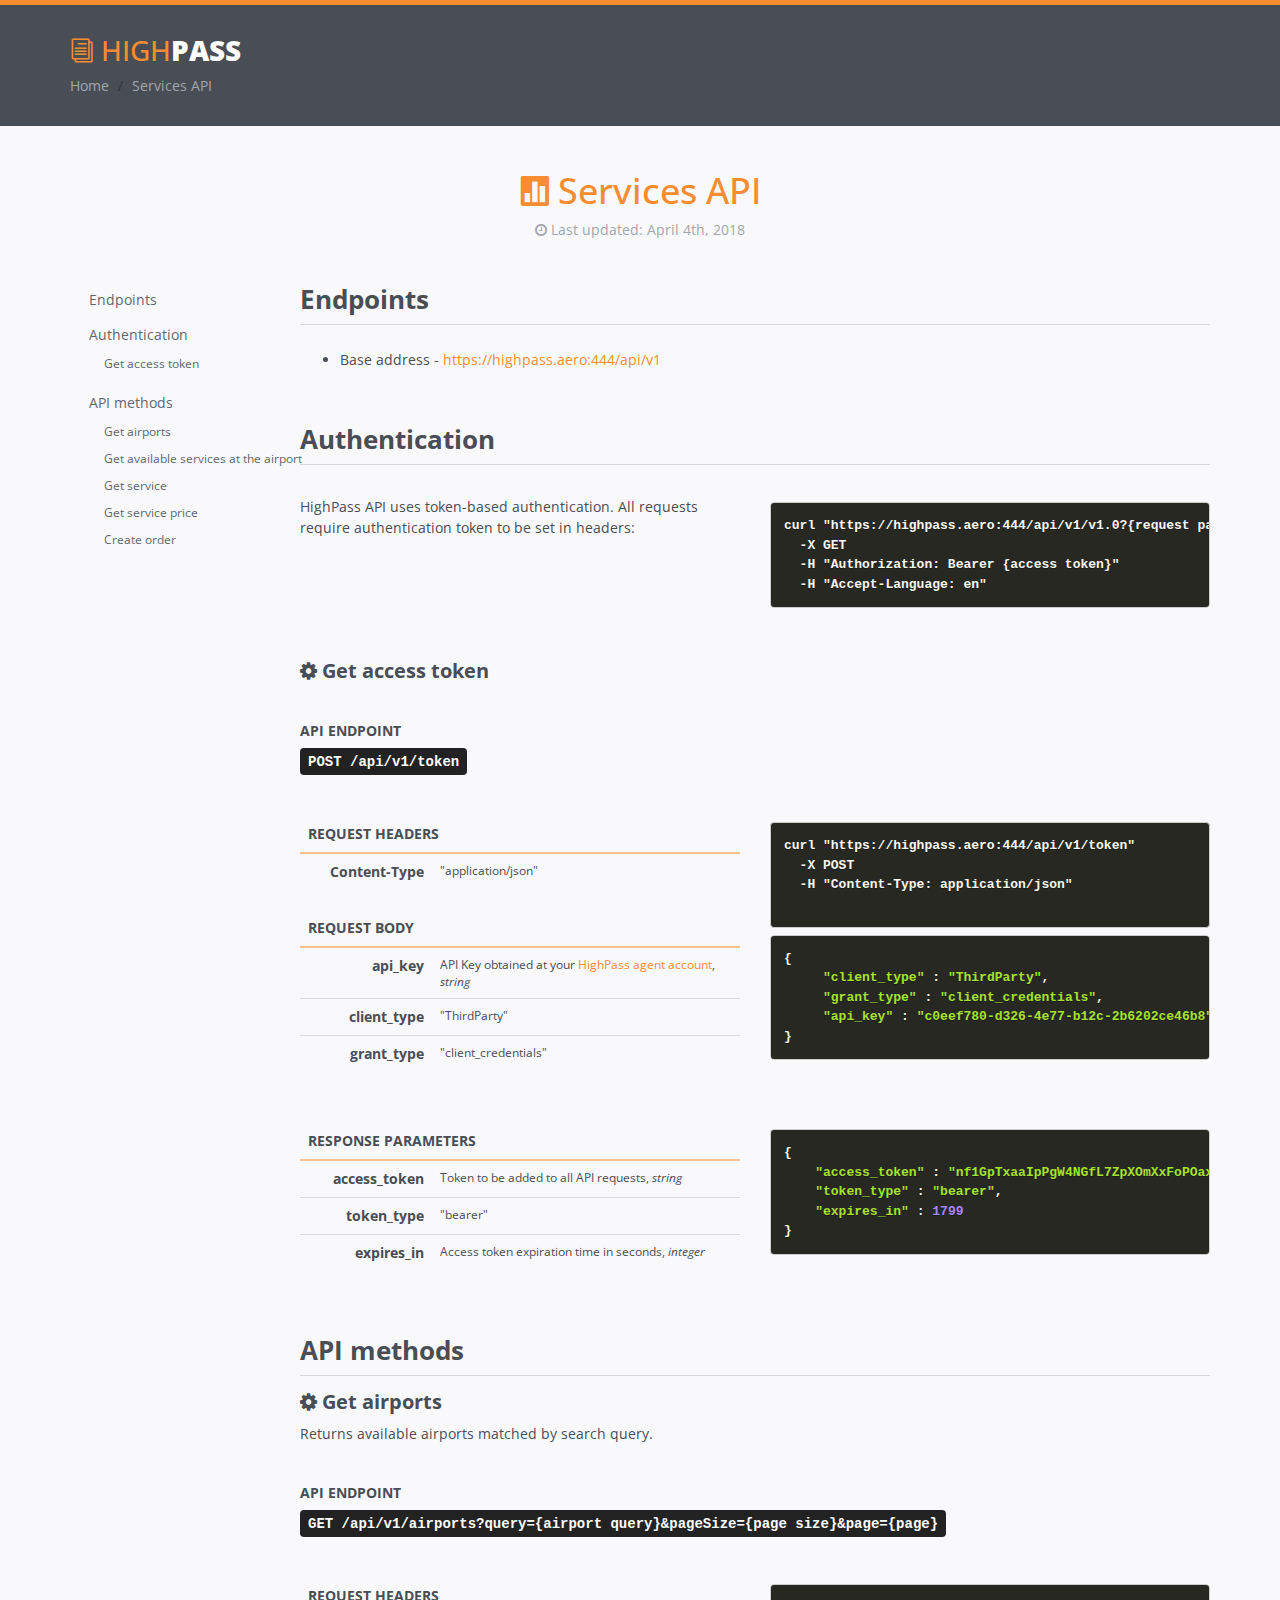
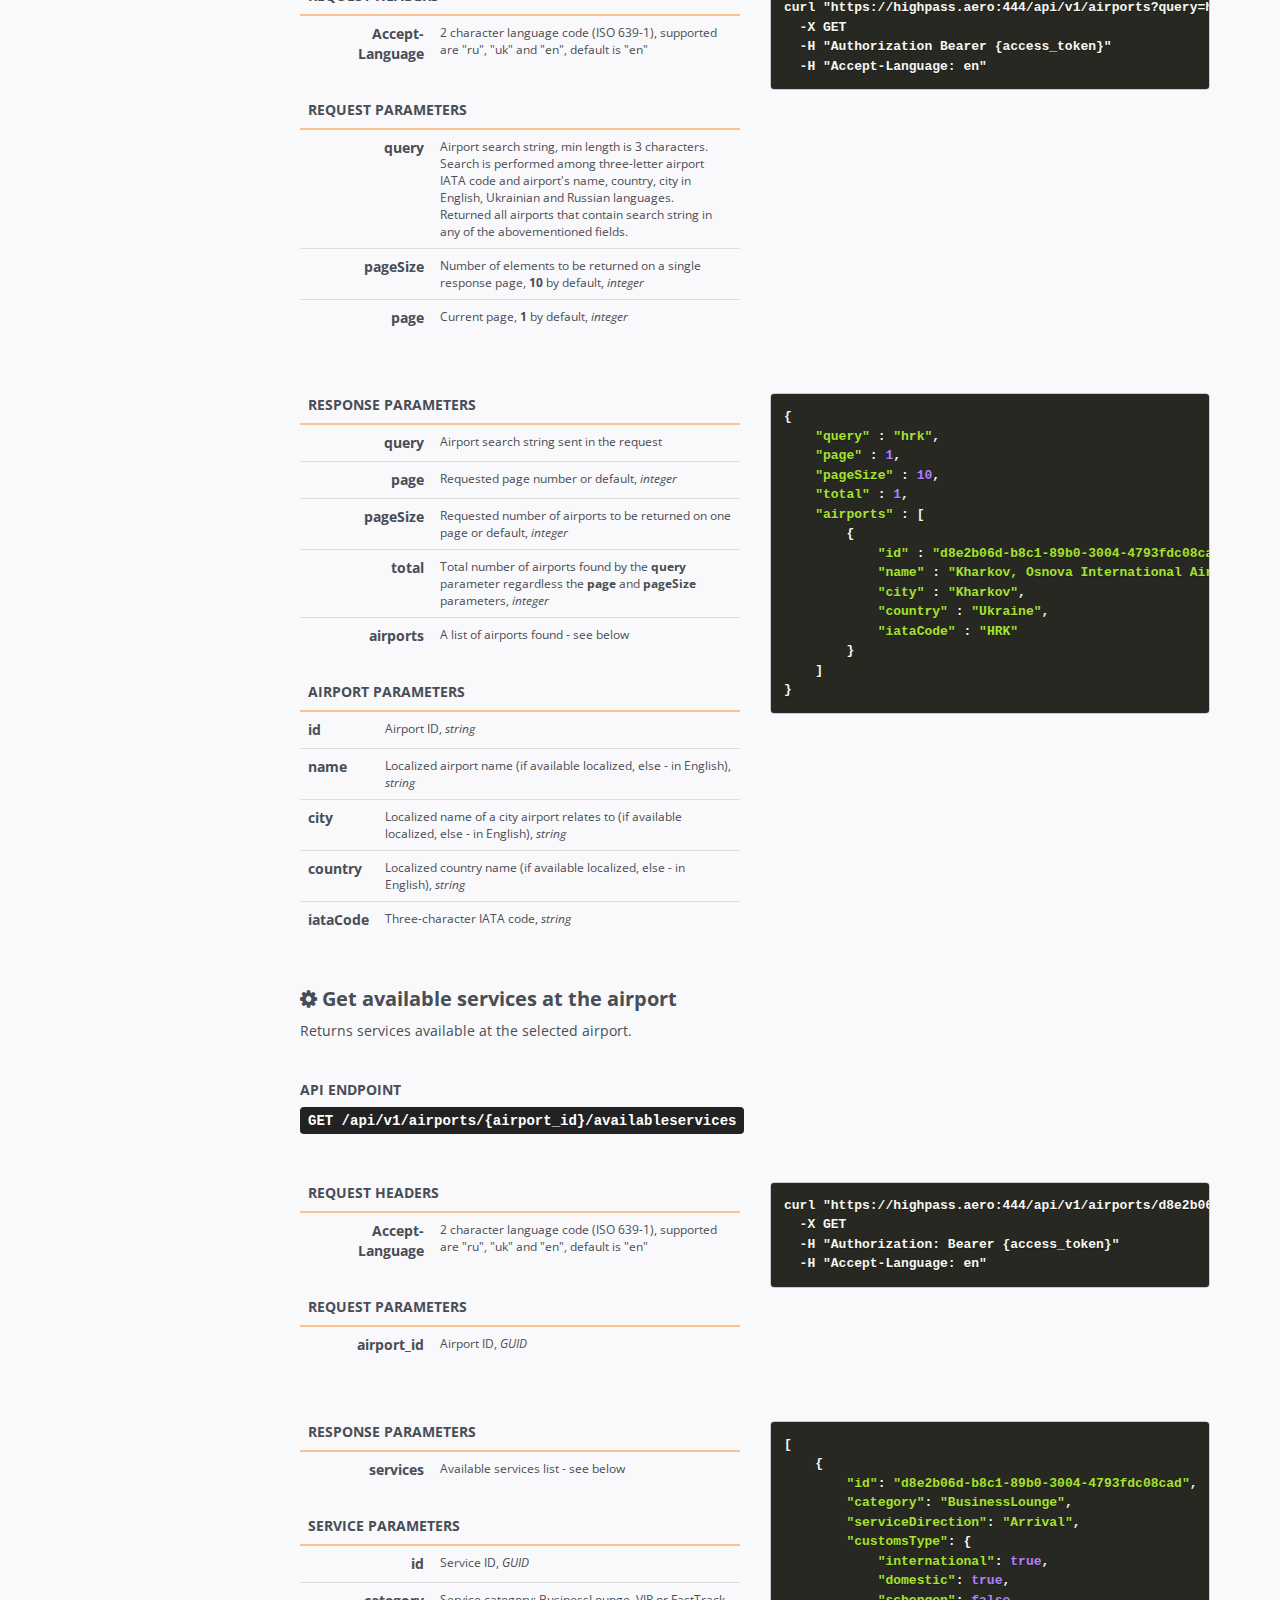
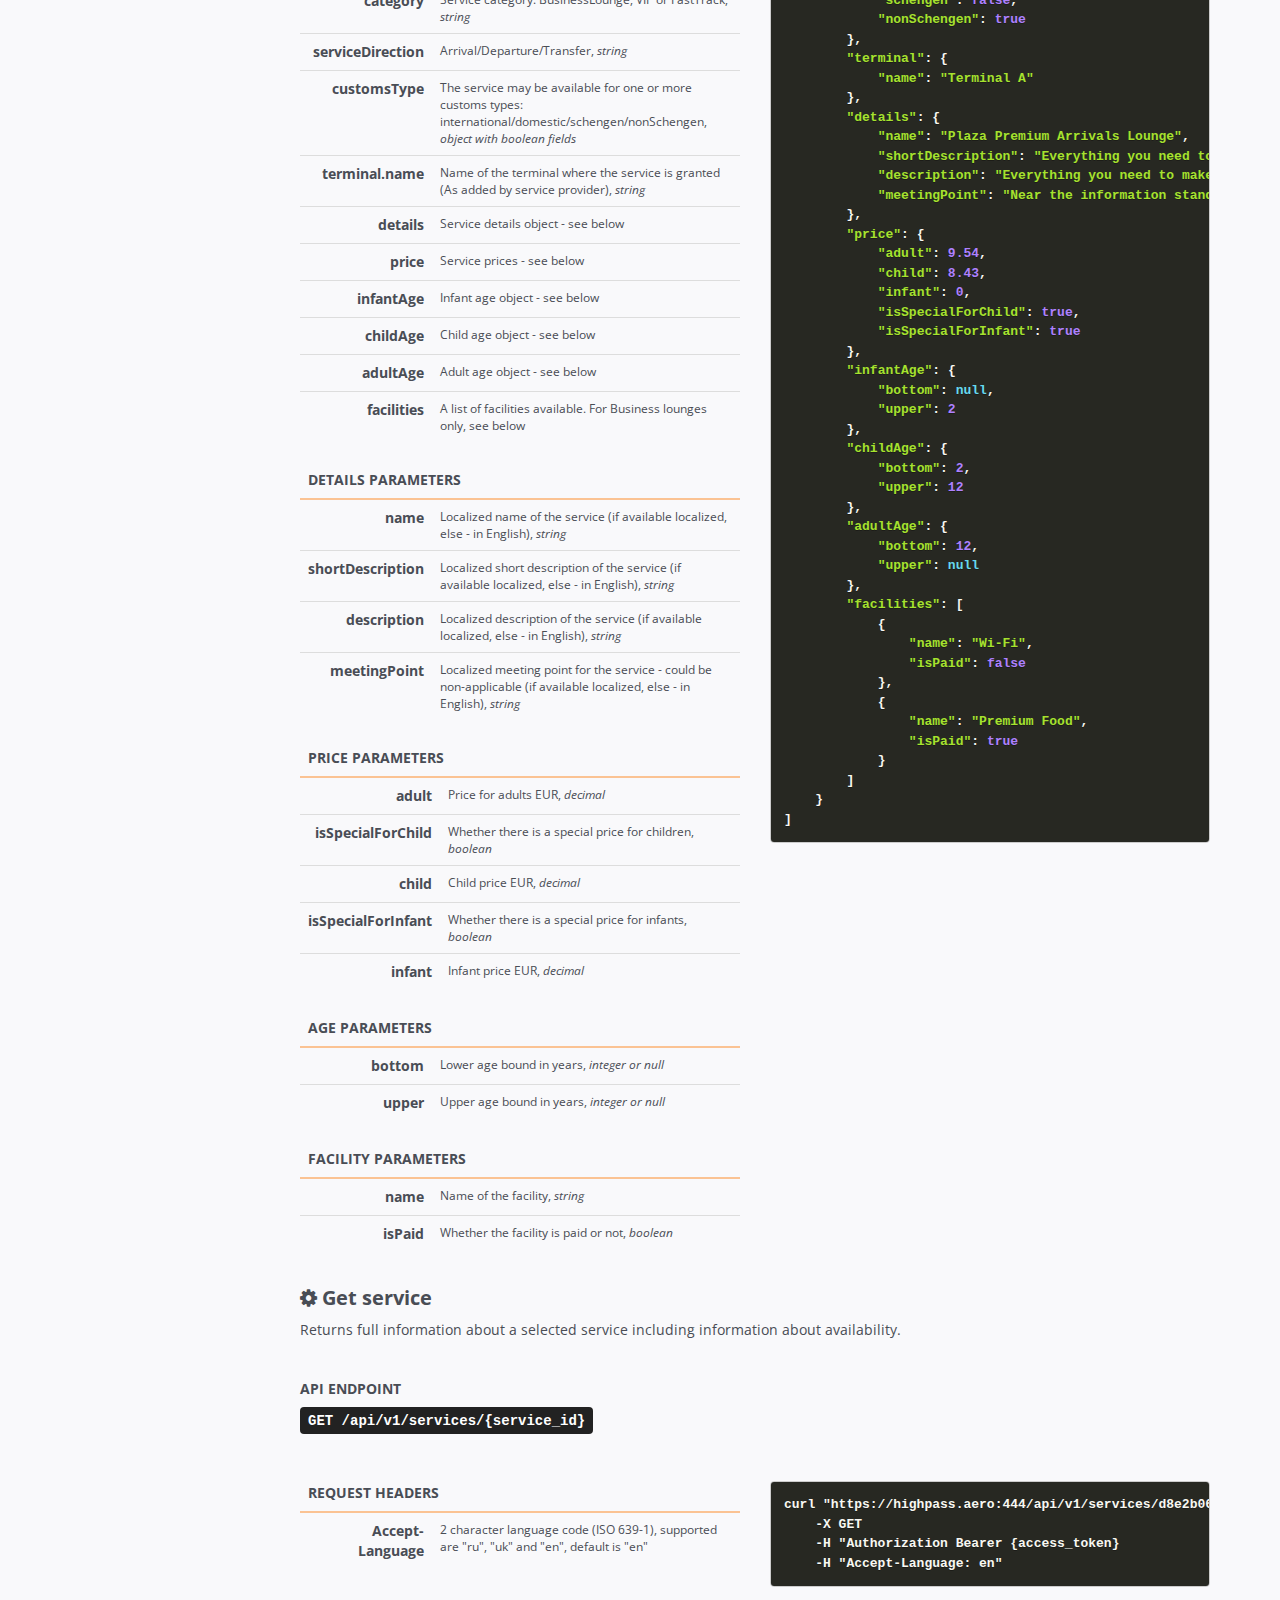
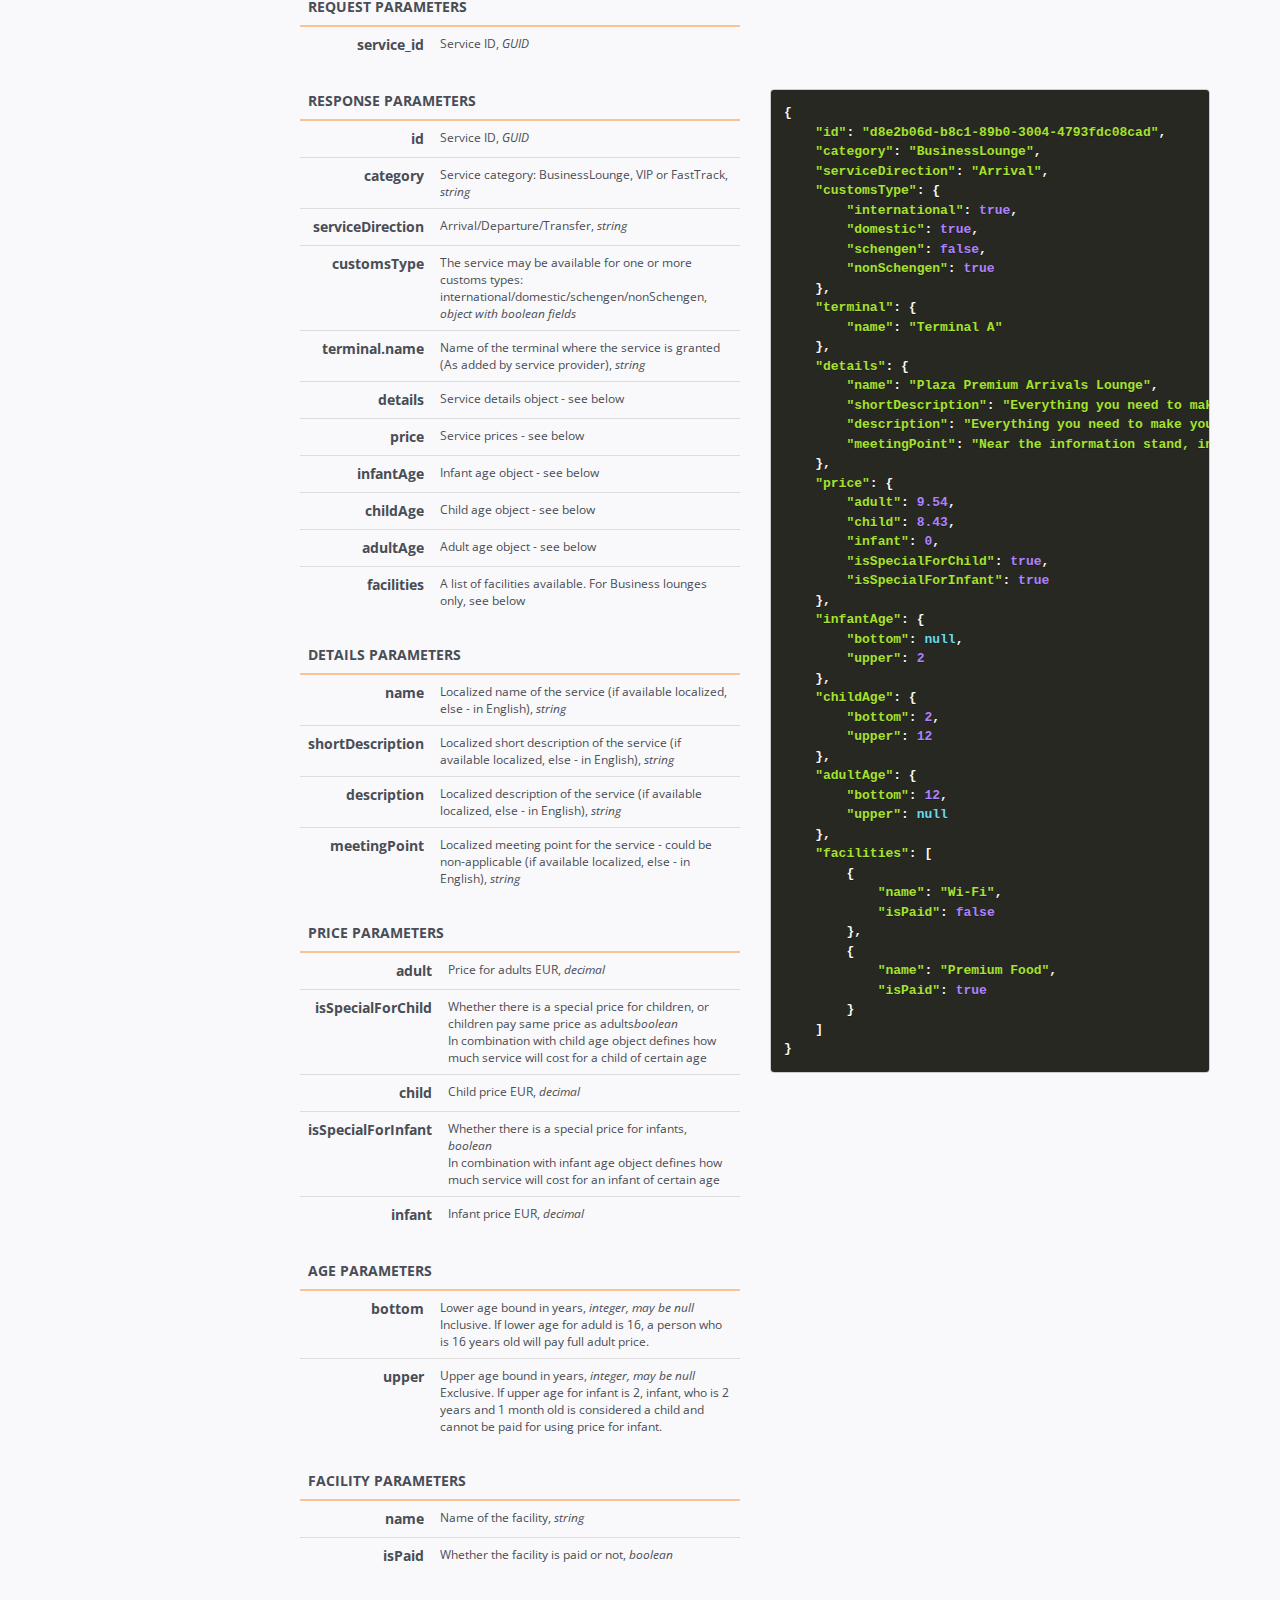
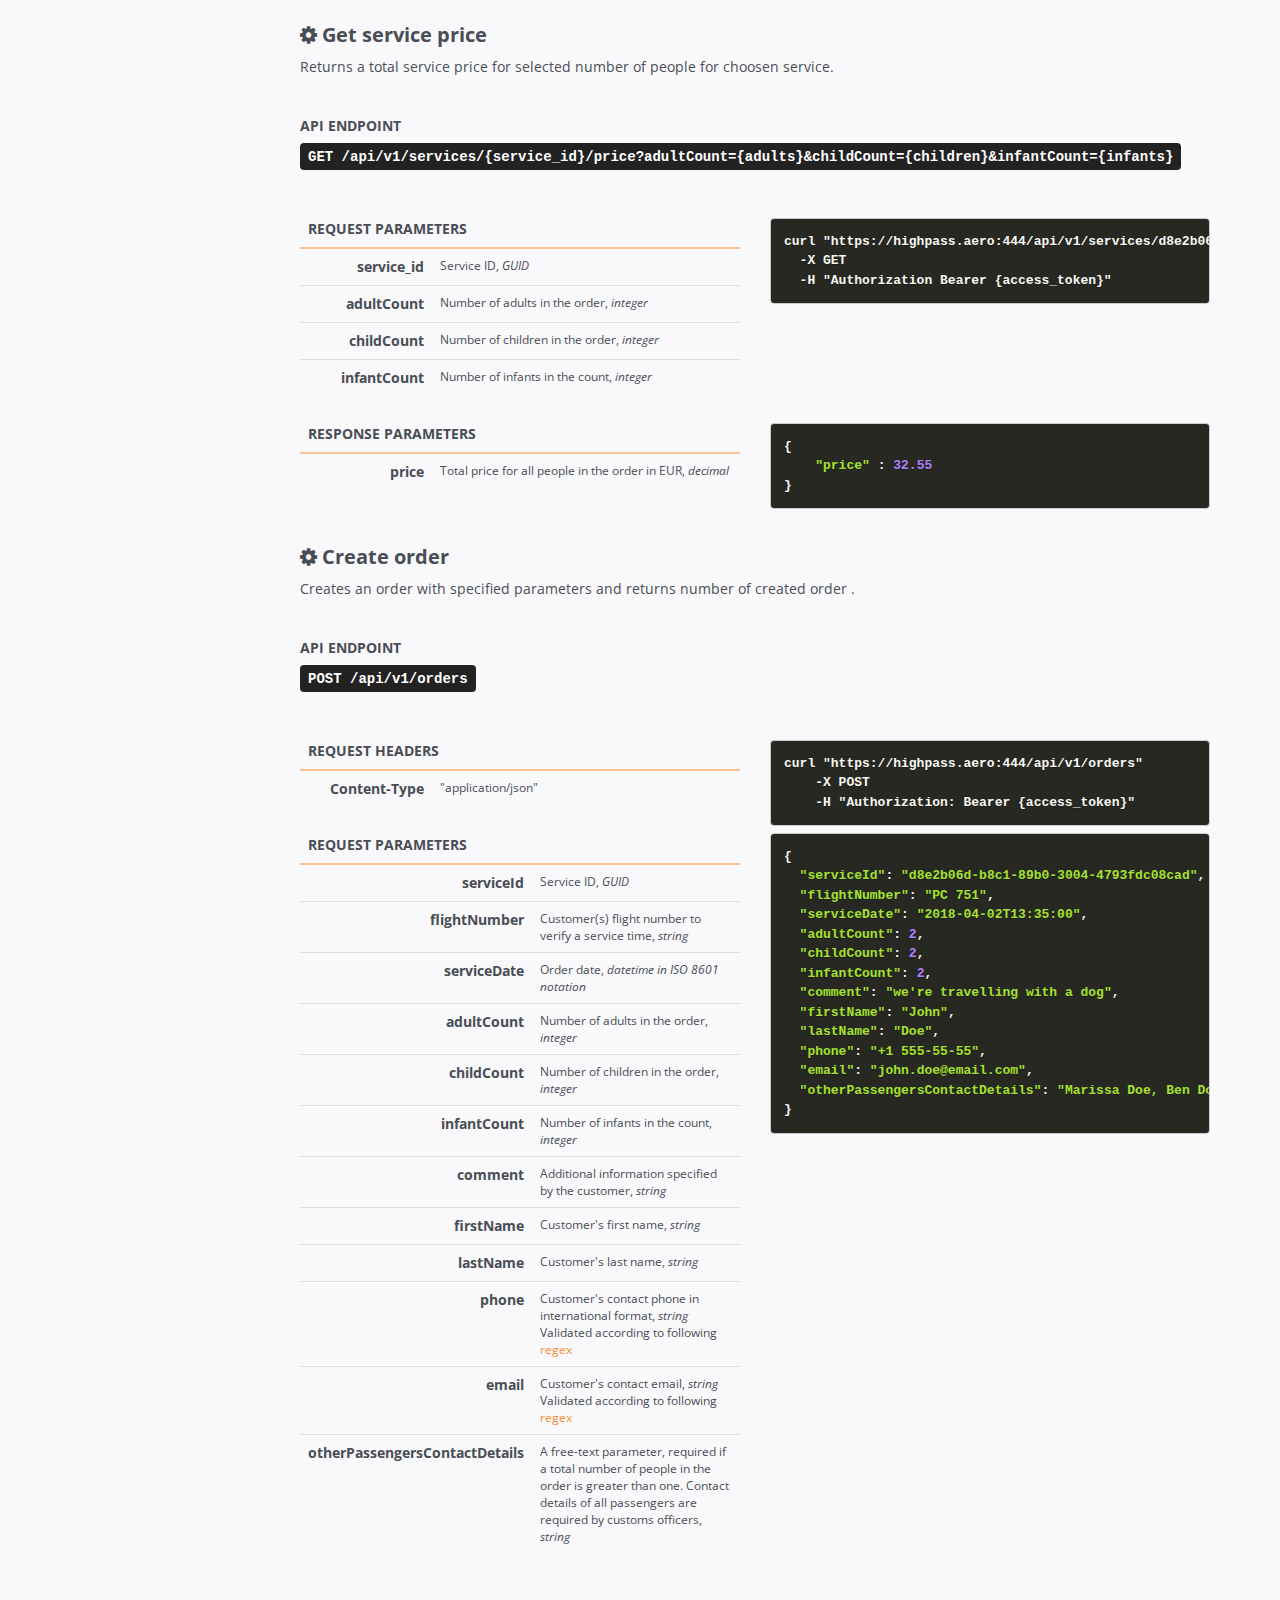
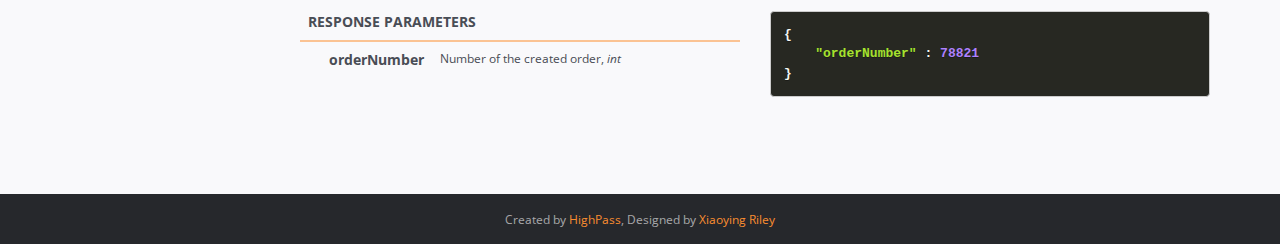
==== commit b85fc384: "Removed refresh token param from GetToken response" ====
--- a/api.html
+++ b/api.html
@@ -165,122 +165,117 @@
                                     </div>                                   
                                     <p>&nbsp;</p>
 
-                                    <div class="row">
-                                            <div class="col-md-6 col-sm-6 col-xs-12">
-                                                <div class="table-responsive">
-                                                    <table class="table">
-                                                        <thead>
-                                                            <tr>
-                                                                <th colspan="2" class="text-uppercase">Response parameters</th>
-                                                            </tr>
-                                                        </thead>
-                                                        <tbody>
-                                                            <tr>
-                                                                <th width="30%" class="text-right">access_token</th>
-                                                                <td class="small">Token to be added to all API requests, <i>string</i></td>
-                                                            </tr>
-                                                            <tr>
-                                                                <th width="30%" class="text-right">token_type</th>
-                                                                <td class="small">"bearer"</td>
-                                                            </tr>
-                                                            <tr>
-                                                                <th width="30%" class="text-right">expires_in</th>
-                                                                <td class="small">Access token expiration time in seconds, <i>integer</i></td>
-                                                            </tr>
-                                                            <tr>
-                                                                <th width="30%" class="text-right">refresh_token</th>
-                                                                <td class="small">A token for <a href="#refresh-access-token">Refresh token</a> request, <i>string</i></td>
-                                                            </tr>
-                                                        </tbody>
-                                                    </table>
-                                                </div><!--//table-responsive-->
-                                            </div>
-                                            <div class="col-md-6 col-sm-6 col-xs-12">
-                                                 <pre><code class="language-javascript">{
+									<div class="row">
+										<div class="col-md-6 col-sm-6 col-xs-12">
+											<div class="table-responsive">
+												<table class="table">
+													<thead>
+														<tr>
+															<th colspan="2" class="text-uppercase">Response parameters</th>
+														</tr>
+													</thead>
+													<tbody>
+														<tr>
+															<th width="30%" class="text-right">access_token</th>
+															<td class="small">Token to be added to all API requests, <i>string</i></td>
+														</tr>
+														<tr>
+															<th width="30%" class="text-right">token_type</th>
+															<td class="small">"bearer"</td>
+														</tr>
+														<tr>
+															<th width="30%" class="text-right">expires_in</th>
+															<td class="small">Access token expiration time in seconds, <i>integer</i></td>
+														</tr>
+													</tbody>
+												</table>
+											</div><!--//table-responsive-->
+										</div>
+										<div class="col-md-6 col-sm-6 col-xs-12">
+											 <pre><code class="language-javascript">{
     &quot;access_token&quot; : &quot;[base64]&quot;,
     &quot;token_type&quot; : &quot;bearer&quot;,
-    &quot;expires_in&quot; : 1799,
-    &quot;refresh_token&quot; : &quot;7c09b11586864a79af4b698873fbb23b&quot;
+    &quot;expires_in&quot; : 1799
 }</code></pre>
-                                            </div>
-                                        </div>
-                                    </div>                                    
+										</div>
+									</div>
+								</div><!--//"Get access token" section-block-->                               
 
-                                    <div class="section-block" id="get-access-token-mobile" style="display: none">
-                                        <h3 class="block-title">
-                                            <i class="fa fa-cog" aria-hidden="true"></i>
-                                            Get access token for Mobile client (Service manager)
-                                        </h3>
-                                        
-                                        <p>&nbsp;</p>
-                                        <h6 class="text-uppercase">API endpoint</h6>
-                                        
-                                        <p><code>POST /api/v1/token</code></p>
-                                        
-                                        <p>&nbsp;</p>
-                                        <div class="row">
-                                            <div class="col-md-6 col-sm-6 col-xs-12">                                               
-                                            <div class="table-responsive">
-                                                <table class="table">
-                                                    <thead>
-                                                        <tr>
-                                                            <th colspan="2" class="text-uppercase">Request Headers</th>                                                        
-                                                        </tr>
-                                                    </thead>
-                                                    <tbody>
-                                                        <tr>
-                                                            <th width="30%" class="text-right">Content-Type</th>
-                                                            <td class="small">"application/json"</td>
-                                                        </tr>
-                                                    </tbody>
-                                                </table>
-                                                <table class="table">
-                                                    <thead>
-                                                        <tr>
-                                                            <th colspan="2" class="text-uppercase">Request body</th>
-                                                        </tr>
-                                                    </thead>
-                                                    <tbody>   
-                                                        <tr>
-                                                            <th width="30%" class="text-right">username</th>
-                                                            <td class="small">Service manager email, i.e. "manager@some.airport"</td>
-                                                        </tr>
-                                                        <tr>
-                                                            <th width="30%" class="text-right">password</th>
-                                                            <td class="small">Service manager password</td>
-                                                        </tr>
-                                                        <tr>
-                                                            <th width="30%" class="text-right">client_secret</th>
-                                                            <td class="small">Private value known only to the application and the API</td>                                                       
-                                                        </tr>
-                                                        <tr>
-                                                            <th width="30%" class="text-right">client_type</th>
-                                                            <td class="small">"ServiceManagerMobile"</td>
-                                                        </tr>
-                                                        <tr>
-                                                            <th width="30%" class="text-right">grant_type</th>
-                                                            <td class="small">"password"</td>
-                                                        </tr>                                                
-                                                    </tbody>
-                                                </table>
-                                            </div><!--//table-responsive-->
-                                                
-                                            </div>
-                                            <div class="col-md-6 col-sm-6 col-xs-12">
-                                                <pre><code class="language-bash">curl "https://highpass.aero:444/api/v1/token"
-      -X POST 
-      -H &quot;Content-Type: application/json&quot;
-                                                </code></pre>
-						<pre><code class="language-javascript">{
-    &quot;client_type&quot; : &quot;ServiceManagerMobile&quot;,
-    &quot;grant_type&quot; : &quot;password&quot;,
-    &quot;username&quot; : &quot;manager@some.airport&quot;,
-    &quot;password&quot; : &quot;manager_password&quot;,
-    &quot;client_secret&quot; : &quot;some_very_secret_value&quot;
+								<div class="section-block" id="get-access-token-mobile" style="display: none">
+									<h3 class="block-title">
+										<i class="fa fa-cog" aria-hidden="true"></i>
+										Get access token for Mobile client (Service manager)
+									</h3>
+									
+									<p>&nbsp;</p>
+									<h6 class="text-uppercase">API endpoint</h6>
+									
+									<p><code>POST /api/v1/token</code></p>
+									
+									<p>&nbsp;</p>
+									<div class="row">
+										<div class="col-md-6 col-sm-6 col-xs-12">                                               
+										<div class="table-responsive">
+											<table class="table">
+												<thead>
+													<tr>
+														<th colspan="2" class="text-uppercase">Request Headers</th>                                                        
+													</tr>
+												</thead>
+												<tbody>
+													<tr>
+														<th width="30%" class="text-right">Content-Type</th>
+														<td class="small">"application/json"</td>
+													</tr>
+												</tbody>
+											</table>
+											<table class="table">
+												<thead>
+													<tr>
+														<th colspan="2" class="text-uppercase">Request body</th>
+													</tr>
+												</thead>
+												<tbody>   
+													<tr>
+														<th width="30%" class="text-right">username</th>
+														<td class="small">Service manager email, i.e. "manager@some.airport"</td>
+													</tr>
+													<tr>
+														<th width="30%" class="text-right">password</th>
+														<td class="small">Service manager password</td>
+													</tr>
+													<tr>
+														<th width="30%" class="text-right">client_secret</th>
+														<td class="small">Private value known only to the application and the API</td>                                                       
+													</tr>
+													<tr>
+														<th width="30%" class="text-right">client_type</th>
+														<td class="small">"ServiceManagerMobile"</td>
+													</tr>
+													<tr>
+														<th width="30%" class="text-right">grant_type</th>
+														<td class="small">"password"</td>
+													</tr>                                                
+												</tbody>
+											</table>
+										</div><!--//table-responsive-->
+											
+										</div>
+										<div class="col-md-6 col-sm-6 col-xs-12">
+											<pre><code class="language-bash">curl "https://highpass.aero:444/api/v1/token"
+  -X POST 
+  -H &quot;Content-Type: application/json&quot;
+											</code></pre>
+					<pre><code class="language-javascript">{
+	&quot;client_type&quot; : &quot;ServiceManagerMobile&quot;,
+	&quot;grant_type&quot; : &quot;password&quot;,
+	&quot;username&quot; : &quot;manager@some.airport&quot;,
+	&quot;password&quot; : &quot;manager_password&quot;,
+	&quot;client_secret&quot; : &quot;some_very_secret_value&quot;
 }</code></pre>
-                                            </div>
-                                        </div>                                   
-                                        <p>&nbsp;</p>
+										</div>
+									</div>                                   
+									<p>&nbsp;</p>
                                         
 
                                     <div class="row">
@@ -323,10 +318,9 @@
                                         </div>
                                     </div>
                                     
-                                </div><!--//"Get access token" section-block-->
+                                </div><!--//"Get access token for Mobile client (Service manager)" section-block-->
                                 
-                                
-                                <div class="section-block" id="refresh-access-token">
+                                <div class="section-block" id="refresh-access-token" style="display: none">
                                     <h3 class="block-title">
                                         <i class="fa fa-cog" aria-hidden="true"></i>
                                         Refresh access token
@@ -341,42 +335,43 @@
                                     <div class="row">
                                         <div class="col-md-6 col-sm-6 col-xs-12">
                                             <div class="table-responsive">
-                                            <table class="table">
-                                                <thead>
-                                                    <tr>
-                                                        <th colspan="2" class="text-uppercase">Request Headers</th>                                                        
-                                                    </tr>
-                                                </thead>
-                                                <tbody>
-                                                    <tr>
-                                                        <th width="30%" class="text-right">Content-Type</th>
-                                                        <td class="small">"application/json"</td>
-                                                    </tr>
-                                                </tbody>
-                                            </table>                                                
-                                            <table class="table">
-                                            <thead>
-                                                <tr>
-                                                    <th colspan="2" class="text-uppercase">Request body</th>
-                                                </tr>
-                                            </thead>
-                                            <tbody>
-                                                <tr>
-                                                    <th width="30%" class="text-right">grant_type</th>
-                                                    <td class="small">"refresh_token"</td>
-                                                </tr>
-                                                <tr>
-                                                    <th width="30%" class="text-right">client_type</th>
-                                                    <td class="small">"ThirdParty"</td>
-                                                </tr>
-                                                <tr>
-                                                    <th width="30%" class="text-right">refresh_token</th>
-                                                    <td class="small">refresh_token parameter got from <a href="#get-access-token">Get token</a> request, <i>string</i></td>
-                                                </tr>
-                                            </tbody>
-                                        </table>
-                                    </div><!--//table-responsive-->
-                                        </div>
+												<table class="table">
+													<thead>
+														<tr>
+															<th colspan="2" class="text-uppercase">Request Headers</th>                                                        
+														</tr>
+													</thead>
+													<tbody>
+														<tr>
+															<th width="30%" class="text-right">Content-Type</th>
+															<td class="small">"application/json"</td>
+														</tr>
+													</tbody>
+												</table>
+												
+												<table class="table">
+													<thead>
+														<tr>
+															<th colspan="2" class="text-uppercase">Request body</th>
+														</tr>
+													</thead>
+													<tbody>
+														<tr>
+															<th width="30%" class="text-right">grant_type</th>
+															<td class="small">"refresh_token"</td>
+														</tr>
+														<tr>
+															<th width="30%" class="text-right">client_type</th>
+															<td class="small">"ThirdParty"</td>
+														</tr>
+														<tr>
+															<th width="30%" class="text-right">refresh_token</th>
+															<td class="small">refresh_token parameter got from <a href="#get-access-token">Get token</a> request, <i>string</i></td>
+														</tr>
+													</tbody>
+												</table>
+											</div><!--//table-responsive-->
+										</div>
                                         <div class="col-md-6 col-sm-6 col-xs-12">
                                             
                                             <pre><code class="language-bash">curl "https://highpass.aero:444/api/v1/token"
@@ -490,7 +485,7 @@
 														</tr>
 														<tr>
 															<th width="30%" class="text-right">pageSize</th>
-															<td class="small">Amount of elements to be returned on a single response page, <b>10</b> by default, <i>integer</i></td>
+															<td class="small">Number of elements to be returned on a single response page, <b>10</b> by default, <i>integer</i></td>
 														</tr>
 														<tr>
 															<th width="30%" class="text-right">page</th>
@@ -534,11 +529,11 @@
                                                 </tr>
                                                 <tr>
                                                     <th width="30%" class="text-right">pageSize</th>
-                                                    <td class="small">Requested amount of airports to be returned on one page or default, <i>integer</i></td>
+                                                    <td class="small">Requested number of airports to be returned on one page or default, <i>integer</i></td>
                                                 </tr>
                                                 <tr>
                                                     <th width="30%" class="text-right">total</th>
-                                                    <td class="small">Total amount of airports found by the <b>query</b> parameter regardless the <b>page</b> and <b>pageSize</b> parameters, <i>integer</i></td>
+                                                    <td class="small">Total number of airports found by the <b>query</b> parameter regardless the <b>page</b> and <b>pageSize</b> parameters, <i>integer</i></td>
                                                 </tr>
                                                 <tr>
                                                     <th width="30%" class="text-right">airports</th>
@@ -644,7 +639,7 @@
                                                     <tbody>
                                                         <tr>
                                                             <th width="30%" class="text-right">airport_id</th>
-                                                            <td class="small">Airport id, <i>string</i></td>
+                                                            <td class="small">Airport ID, <i>GUID</i></td>
                                                         </tr>
                                                     </tbody>
                                                 </table>
@@ -692,7 +687,7 @@
                                                     <tbody>
                                                         <tr>
                                                             <th width="30%" class="text-right">id</th>
-                                                            <td class="small">Service ID, <i>string</i></td>
+                                                            <td class="small">Service ID, <i>GUID</i></td>
                                                         </tr>
                                                        <tr>
                                                             <th width="30%" class="text-right">category</th>
@@ -703,8 +698,8 @@
                                                             <td class="small">Arrival/Departure/Transfer, <i>string</i></td>
                                                         </tr>
                                                         <tr>
-                                                            <th width="30%" class="text-right">serviceType</th>
-                                                            <td class="small">The service may be available for one or more types: international/domestic/schengen/nonSchengen, <i>object with boolean fields</i> </td>
+                                                            <th width="30%" class="text-right">customsType</th>
+                                                            <td class="small">The service may be available for one or more customs types: international/domestic/schengen/nonSchengen, <i>object with boolean fields</i> </td>
                                                         </tr>                                                        
                                                         <tr>
                                                             <th width="30%" class="text-right">terminal.name</th>
@@ -841,7 +836,7 @@
         &quot;id&quot;: &quot;d8e2b06d-b8c1-89b0-3004-4793fdc08cad&quot;,
         &quot;category&quot;: &quot;BusinessLounge&quot;,
         &quot;serviceDirection&quot;: &quot;Arrival&quot;,
-        "serviceType": {
+        "customsType": {
             "international": true,
             "domestic": true,
             "schengen": false,
@@ -854,7 +849,7 @@
             &quot;name&quot;: &quot;Plaza Premium Arrivals Lounge&quot;,
             &quot;shortDescription&quot;: &quot;Everything you need to make yourself comfortable after that long haul redeye flight is here. Spotless showers that’ll wake you right up, a delicious hot meal, lightning fast Wi-Fi? Check. These amazing features, along with complimentary alcohol, helpful staff, and relaxing atmosphere make this landside oasis a must-visit before heading out into London town&quot;,
             &quot;description&quot;: &quot;Everything you need to make yourself comfortable after that long haul redeye flight is here. Spotless showers that’ll wake you right up, a delicious hot meal, lightning fast Wi-Fi? Check. These amazing features, along with complimentary alcohol, helpful staff, and relaxing atmosphere make this landside oasis a must-visit before heading out into London town&quot;,
-            &quot;meetingPoint&quot;: &quot;Near the information near the main entrance&quot;
+            &quot;meetingPoint&quot;: &quot;Near the information stand, in front of main entrance&quot;
         },
         &quot;price&quot;: {
             &quot;adult&quot;: 9.54,
@@ -864,7 +859,7 @@
             &quot;isSpecialForInfant&quot;: true
         },
         &quot;infantAge&quot;: {
-            &quot;bottom&quot;: 0,
+            &quot;bottom&quot;: null,
             &quot;upper&quot;: 2
         },
         &quot;childAge&quot;: {
@@ -873,7 +868,7 @@
         },
         &quot;adultAge&quot;: {
             &quot;bottom&quot;: 12,
-            &quot;upper&quot;: 100
+            &quot;upper&quot;: null
         },
         &quot;facilities&quot;: [
             {
@@ -892,13 +887,13 @@
                                     </div>
                                     
                                 
-                                <div class="section-block" id="get-service" style="display: none">
+                                <div class="section-block" id="get-service">
                                     <h3 class="block-title">
                                         <i class="fa fa-cog" aria-hidden="true"></i>
                                         Get service
                                     </h3>
                                     <p>
-                                        Returns full information about a selected service.
+                                        Returns full information about a selected service including information about availability.
                                     </p>
                                     
                                     <p>&nbsp;</p>
@@ -937,7 +932,7 @@
                                                     <tbody>
                                                         <tr>
                                                             <th width="30%" class="text-right">service_id</th>
-                                                            <td class="small">Service id</td>
+                                                            <td class="small">Service ID, <i>GUID</i></td>
                                                         </tr>
                                                     </tbody>
                                                 </table>
@@ -967,7 +962,7 @@
                                                         <tbody>
                                                             <tr>
                                                                 <th width="30%" class="text-right">id</th>
-                                                                <td class="small">Service ID, <i>string</i></td>
+                                                                <td class="small">Service ID, <i>GUID</i></td>
                                                             </tr>
                                                             <tr>
                                                                 <th width="30%" class="text-right">category</th>
@@ -978,8 +973,8 @@
                                                                 <td class="small">Arrival/Departure/Transfer, <i>string</i></td>
                                                             </tr>
                                                             <tr>
-                                                                <th width="30%" class="text-right">serviceType</th>
-                                                                <td class="small">The service may be available for one or more types: international/domestic/schengen/nonSchengen, <i>object with boolean fields</i> </td>
+                                                                <th width="30%" class="text-right">customsType</th>
+                                                                <td class="small">The service may be available for one or more customs types: international/domestic/schengen/nonSchengen, <i>object with boolean fields</i> </td>
                                                             </tr>                                                        
                                                             <tr>
                                                                 <th width="30%" class="text-right">terminal.name</th>
@@ -1127,7 +1122,7 @@
     &quot;id&quot;: &quot;d8e2b06d-b8c1-89b0-3004-4793fdc08cad&quot;,
     &quot;category&quot;: &quot;BusinessLounge&quot;,
     &quot;serviceDirection&quot;: &quot;Arrival&quot;,
-    "serviceType": {
+    "customsType": {
         "international": true,
         "domestic": true,
         "schengen": false,
@@ -1140,7 +1135,7 @@
         &quot;name&quot;: &quot;Plaza Premium Arrivals Lounge&quot;,
         &quot;shortDescription&quot;: &quot;Everything you need to make yourself comfortable after that long haul redeye flight is here. Spotless showers that’ll wake you right up, a delicious hot meal, lightning fast Wi-Fi? Check. These amazing features, along with complimentary alcohol, helpful staff, and relaxing atmosphere make this landside oasis a must-visit before heading out into London town&quot;,
         &quot;description&quot;: &quot;Everything you need to make yourself comfortable after that long haul redeye flight is here. Spotless showers that’ll wake you right up, a delicious hot meal, lightning fast Wi-Fi? Check. These amazing features, along with complimentary alcohol, helpful staff, and relaxing atmosphere make this landside oasis a must-visit before heading out into London town&quot;,
-        &quot;culture&quot;: &quot;en-US&quot;
+        &quot;meetingPoint&quot;: &quot;Near the information stand, in front of main entrance&quot;
     },
     &quot;price&quot;: {
         &quot;adult&quot;: 9.54,
@@ -1150,12 +1145,12 @@
         &quot;isSpecialForInfant&quot;: true
     },
     &quot;infantAge&quot;: {
-        &quot;bottom&quot;: 0,
+        &quot;bottom&quot;: null,
         &quot;upper&quot;: 2
     },
     &quot;childAge&quot;: {
         &quot;bottom&quot;: 2,
-        &quot;upper&quot;: 12	
+        &quot;upper&quot;: 12
     },
     &quot;adultAge&quot;: {
         &quot;bottom&quot;: 12,
@@ -1183,7 +1178,7 @@
                                         Get service price
                                     </h3>
                                     <p>
-                                        Returns a total service price for selected amount of people for choosen service.
+                                        Returns a total service price for selected number of people for choosen service.
                                     </p>
                                     
                                     <p>&nbsp;</p>
@@ -1205,19 +1200,19 @@
                                                     <tbody>
                                                         <tr>
                                                             <th width="30%" class="text-right">service_id</th>
-                                                            <td class="small">Service id, <i>string</i></td>
+                                                            <td class="small">Service ID, <i>GUID</i></td>
                                                         </tr>
                                                         <tr>
                                                             <th width="30%" class="text-right">adultCount</th>
-                                                            <td class="small">Amount of adults in the order, <i>integer</i></td>
+                                                            <td class="small">Number of adults in the order, <i>integer</i></td>
                                                         </tr>
                                                         <tr>
                                                             <th width="30%" class="text-right">childCount</th>
-                                                            <td class="small">Amount of children in the order, <i>integer</i></td>
+                                                            <td class="small">Number of children in the order, <i>integer</i></td>
                                                         </tr>
                                                         <tr>
                                                             <th width="30%" class="text-right">infantCount</th>
-                                                            <td class="small">Amount of infants in the count, <i>integer</i></td>
+                                                            <td class="small">Number of infants in the count, <i>integer</i></td>
                                                         </tr>
                                                     </tbody>
                                                 </table>
@@ -1247,7 +1242,7 @@
                                                     <tbody>
                                                         <tr>
                                                             <th width="30%" class="text-right">price</th>
-                                                            <td class="small">Total price for all people in the order EUR, <i>decimal</i></td>
+                                                            <td class="small">Total price for all people in the order in EUR, <i>decimal</i></td>
                                                         </tr>
                                                     </tbody>
                                                 </table>
@@ -1274,7 +1269,7 @@
                                     
                                     
                                     <p>
-                                        Creates an order with specified parameters and returns order id.
+                                        Creates an order with specified parameters and returns number of created order .
                                     </p>
                                     
                                     <p>&nbsp;</p>
@@ -1284,9 +1279,23 @@
                                     
                                     <p>&nbsp;</p>
                                     <div class="row">
-                                         <div class="col-md-6 col-sm-6 col-xs-12">
-                                             
-                                            <div class="table-responsive">
+                                         <div class="col-md-6 col-sm-6 col-xs-12">										
+                                            <div class="table-responsive">
+											
+												<table class="table">
+													<thead>
+														<tr>
+															<th colspan="2" class="text-uppercase">Request Headers</th>                                                        
+														</tr>
+													</thead>
+													<tbody>
+														<tr>
+															<th width="30%" class="text-right">Content-Type</th>
+															<td class="small">"application/json"</td>
+														</tr>
+													</tbody>
+												</table>
+												
                                                 <table class="table">
                                                     <thead>
                                                         <tr>
@@ -1296,7 +1305,7 @@
                                                     <tbody>
                                                         <tr>
                                                             <th width="30%" class="text-right">serviceId</th>
-                                                            <td class="small">Service id, <i>string</i></td>
+                                                            <td class="small">Service ID, <i>GUID</i></td>
                                                         </tr>
                                                         <tr>
                                                             <th width="30%" class="text-right">flightNumber</th>
@@ -1308,15 +1317,15 @@
                                                         </tr>
                                                         <tr>
                                                             <th width="30%" class="text-right">adultCount</th>
-                                                            <td class="small">Amount of adults in the order, <i>integer</i></td>
+                                                            <td class="small">Number of adults in the order, <i>integer</i></td>
                                                         </tr>
                                                         <tr>
                                                             <th width="30%" class="text-right">childCount</th>
-                                                            <td class="small">Amount of children in the order, <i>integer</i></td>
+                                                            <td class="small">Number of children in the order, <i>integer</i></td>
                                                         </tr>
                                                         <tr>
                                                             <th width="30%" class="text-right">infantCount</th>
-                                                            <td class="small">Amount of infants in the count, <i>integer</i></td>
+                                                            <td class="small">Number of infants in the count, <i>integer</i></td>
                                                         </tr>
                                                         <tr>
                                                             <th width="30%" class="text-right">comment</th>
@@ -1334,19 +1343,19 @@
                                                             <th width="30%" class="text-right">phone</th>
                                                             <td class="small">
 																Customer's contact phone in international format, <i>string</i><br/>
-																Validated according to following <a href="https://regexr.com/3ndov" target="_blank">regex</a>
+																Validated according to following <a href="https://regexr.com/3oo9i" target="_blank">regex</a>
 															</td>
                                                         </tr>
                                                         <tr>
                                                             <th width="30%" class="text-right">email</th>
                                                             <td class="small">
 																Customer's contact email, <i>string</i><br/>
-																Validated according to usual email rules
+																Validated according to following <a href="https://regexr.com/3nfbm" target="_blank">regex</a>
 															</td>
                                                         </tr>
                                                         <tr>
                                                             <th width="30%" class="text-right">otherPassengersContactDetails</th>
-                                                            <td class="small">A free-text parameter, required if a total amount of people in the order is greater than one, <i>string</i></td>
+                                                            <td class="small">A free-text parameter, required if a total number of people in the order is greater than one. Contact details of all passengers are required by customs officers, <i>string</i></td>
                                                         </tr>
                                                     </tbody>
                                                 </table>
@@ -1428,7 +1437,7 @@
                                     <ul class="nav doc-sub-menu">
                                         <li><a class="scrollto" href="#get-access-token">Get access token</a></li>
                                         <li style="display: none"><a class="scrollto" href="#get-access-token-mobile">Get access token for mobile client</a></li>                                       
-                                        <li><a class="scrollto" href="#refresh-access-token">Refresh access token</a></li>
+                                        <li style="display: none"><a class="scrollto" href="#refresh-access-token">Refresh access token</a></li>
                                     </ul><!--//nav-->
                                 </li>
                                 <li>
@@ -1436,7 +1445,7 @@
                                     <ul class="nav doc-sub-menu">
                                         <li><a class="scrollto" href="#get-airports-list">Get airports</a></li>
                                         <li><a class="scrollto" href="#get-services-list">Get available services at the airport</a></li>
-                                        <li style="display: none"><a class="scrollto" href="#get-service">Get service</a></li>
+                                        <li><a class="scrollto" href="#get-service">Get service</a></li>
                                         <li><a class="scrollto" href="#get-service-price">Get service price</a></li>
                                         <li><a class="scrollto" href="#create-order">Create order</a></li>
                                     </ul><!--//nav-->
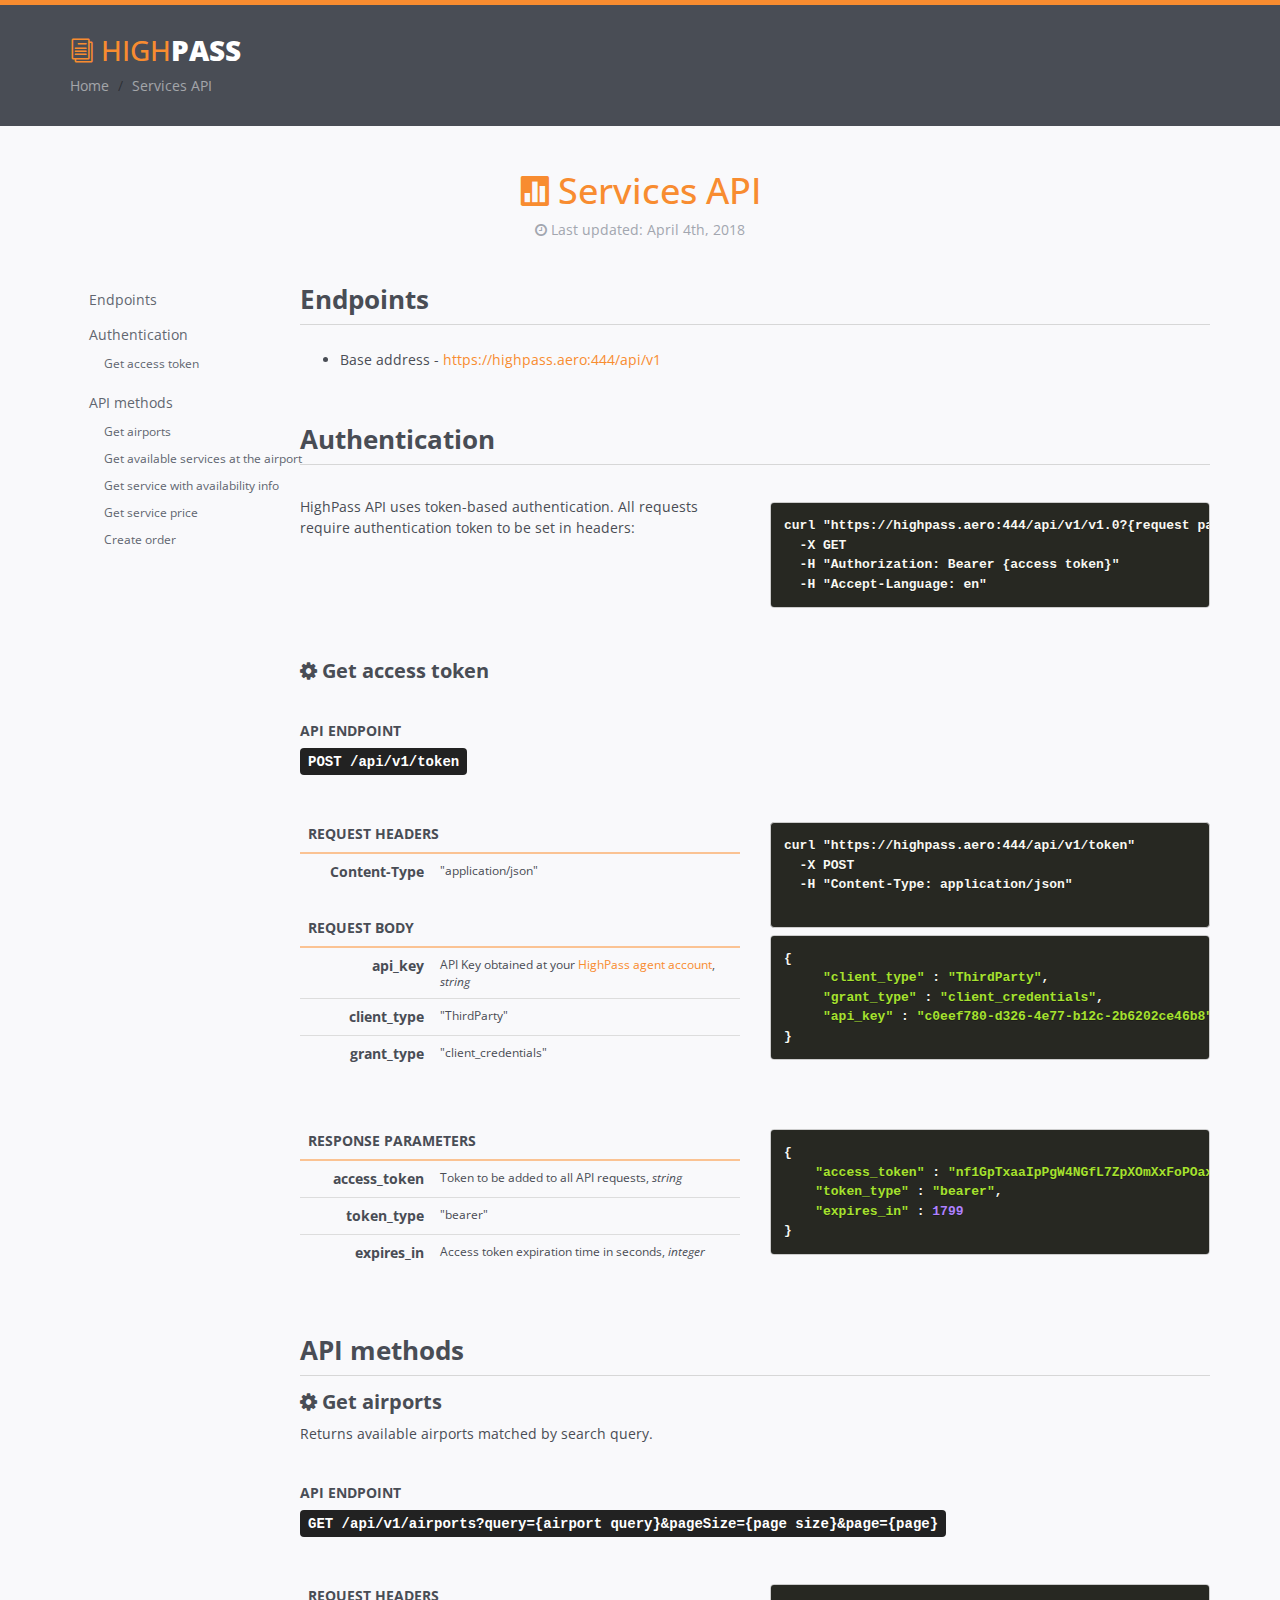
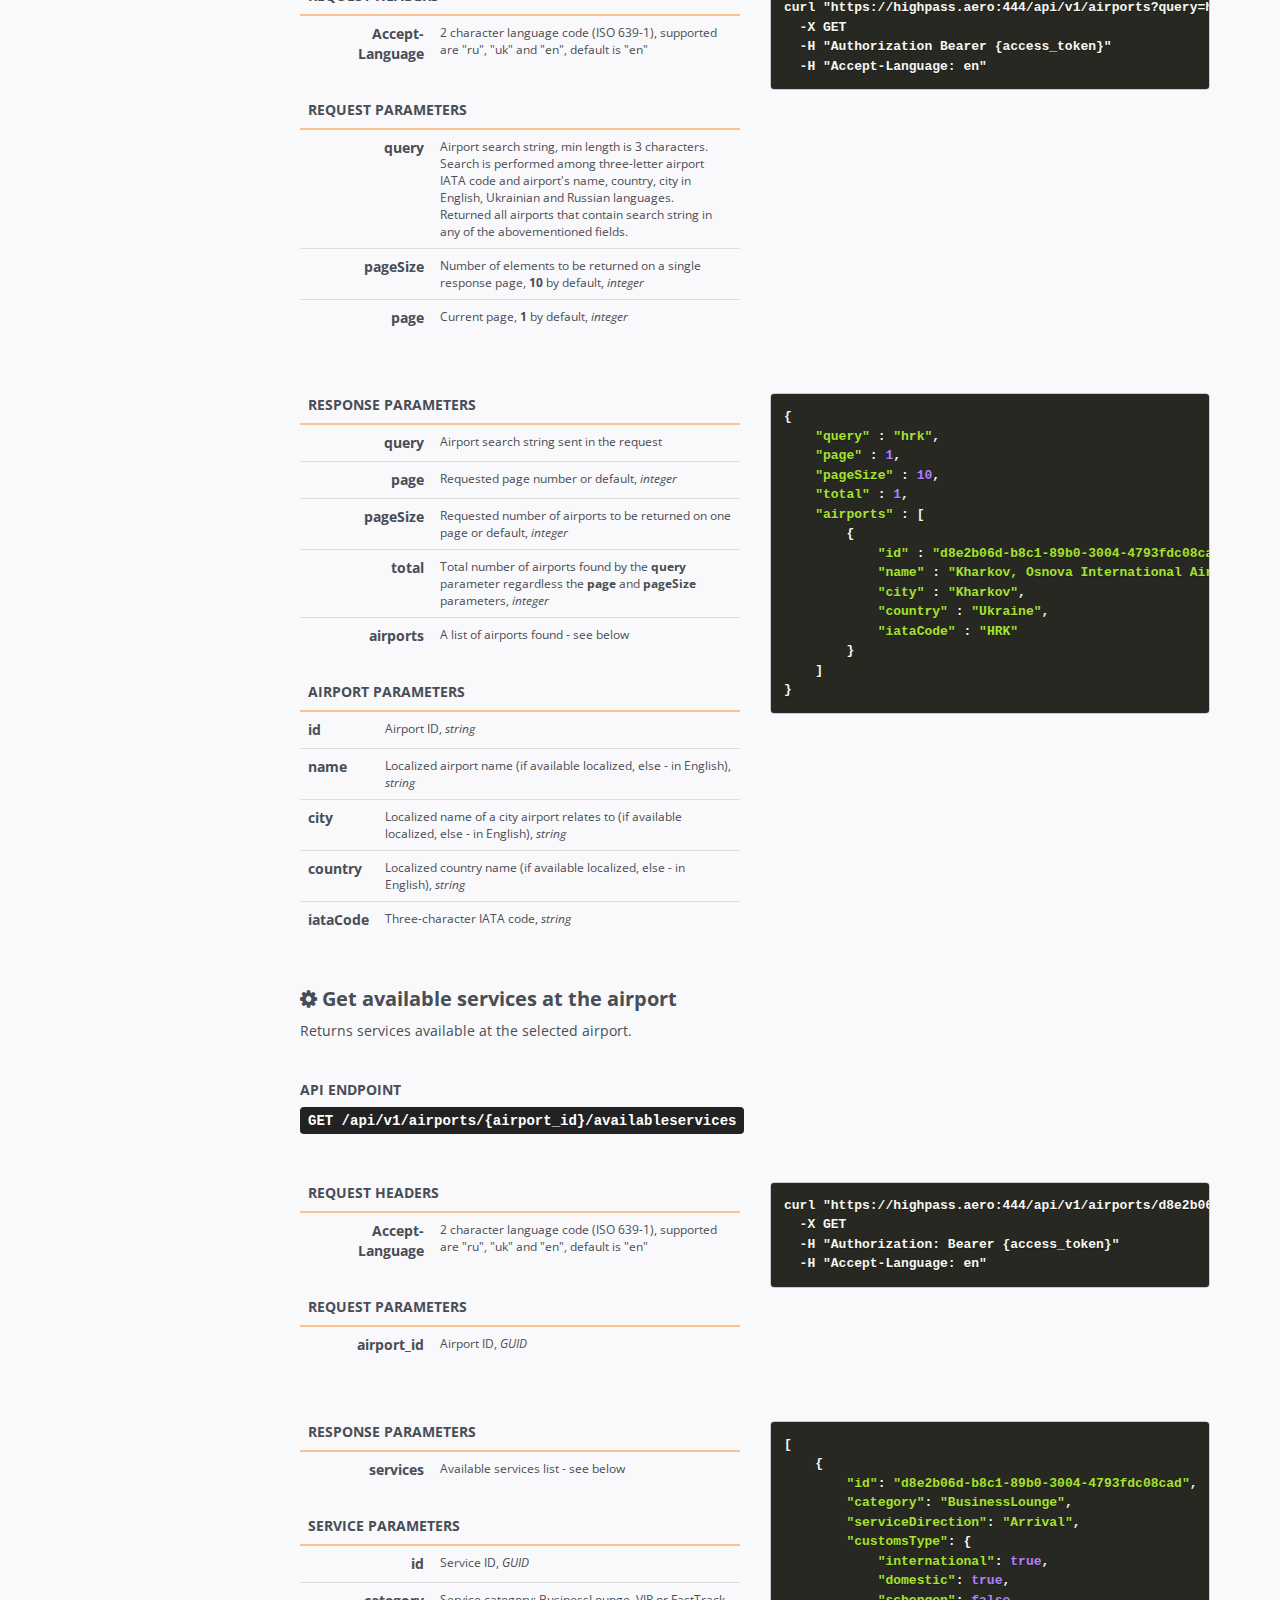
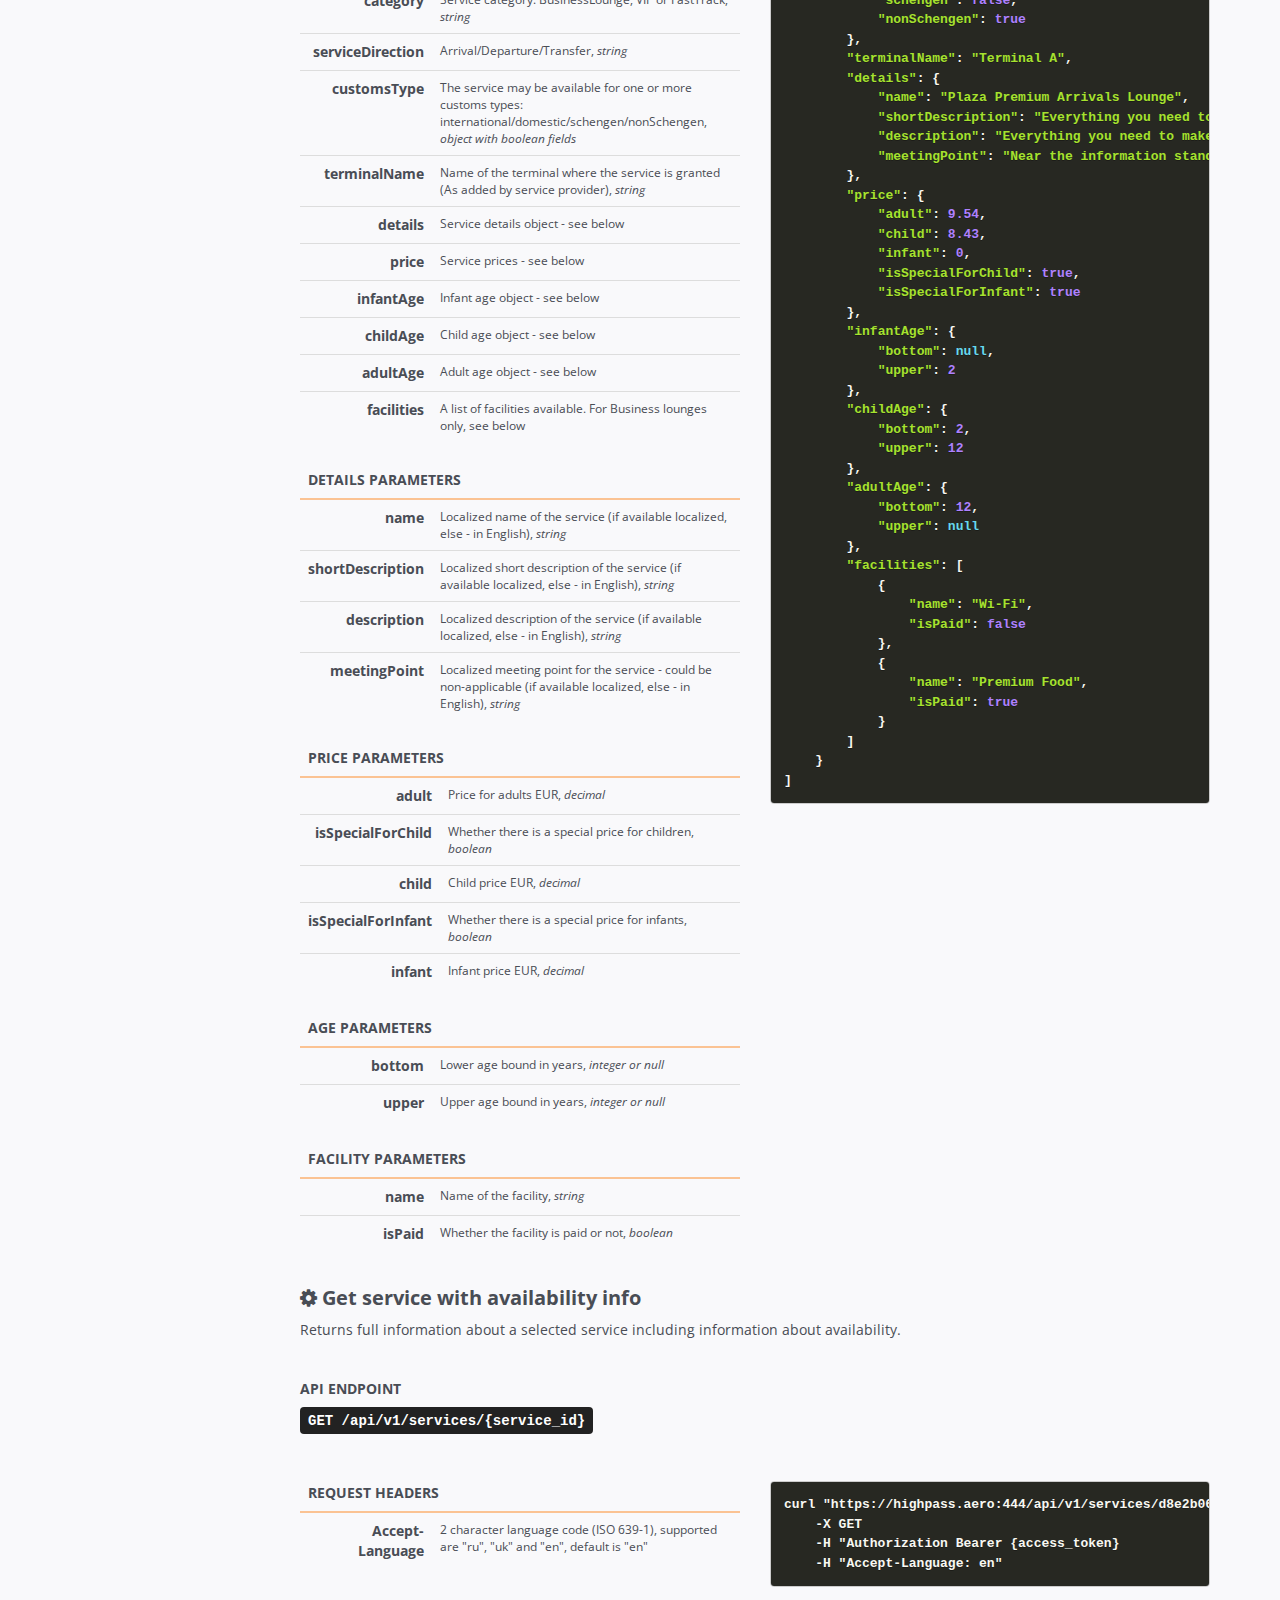
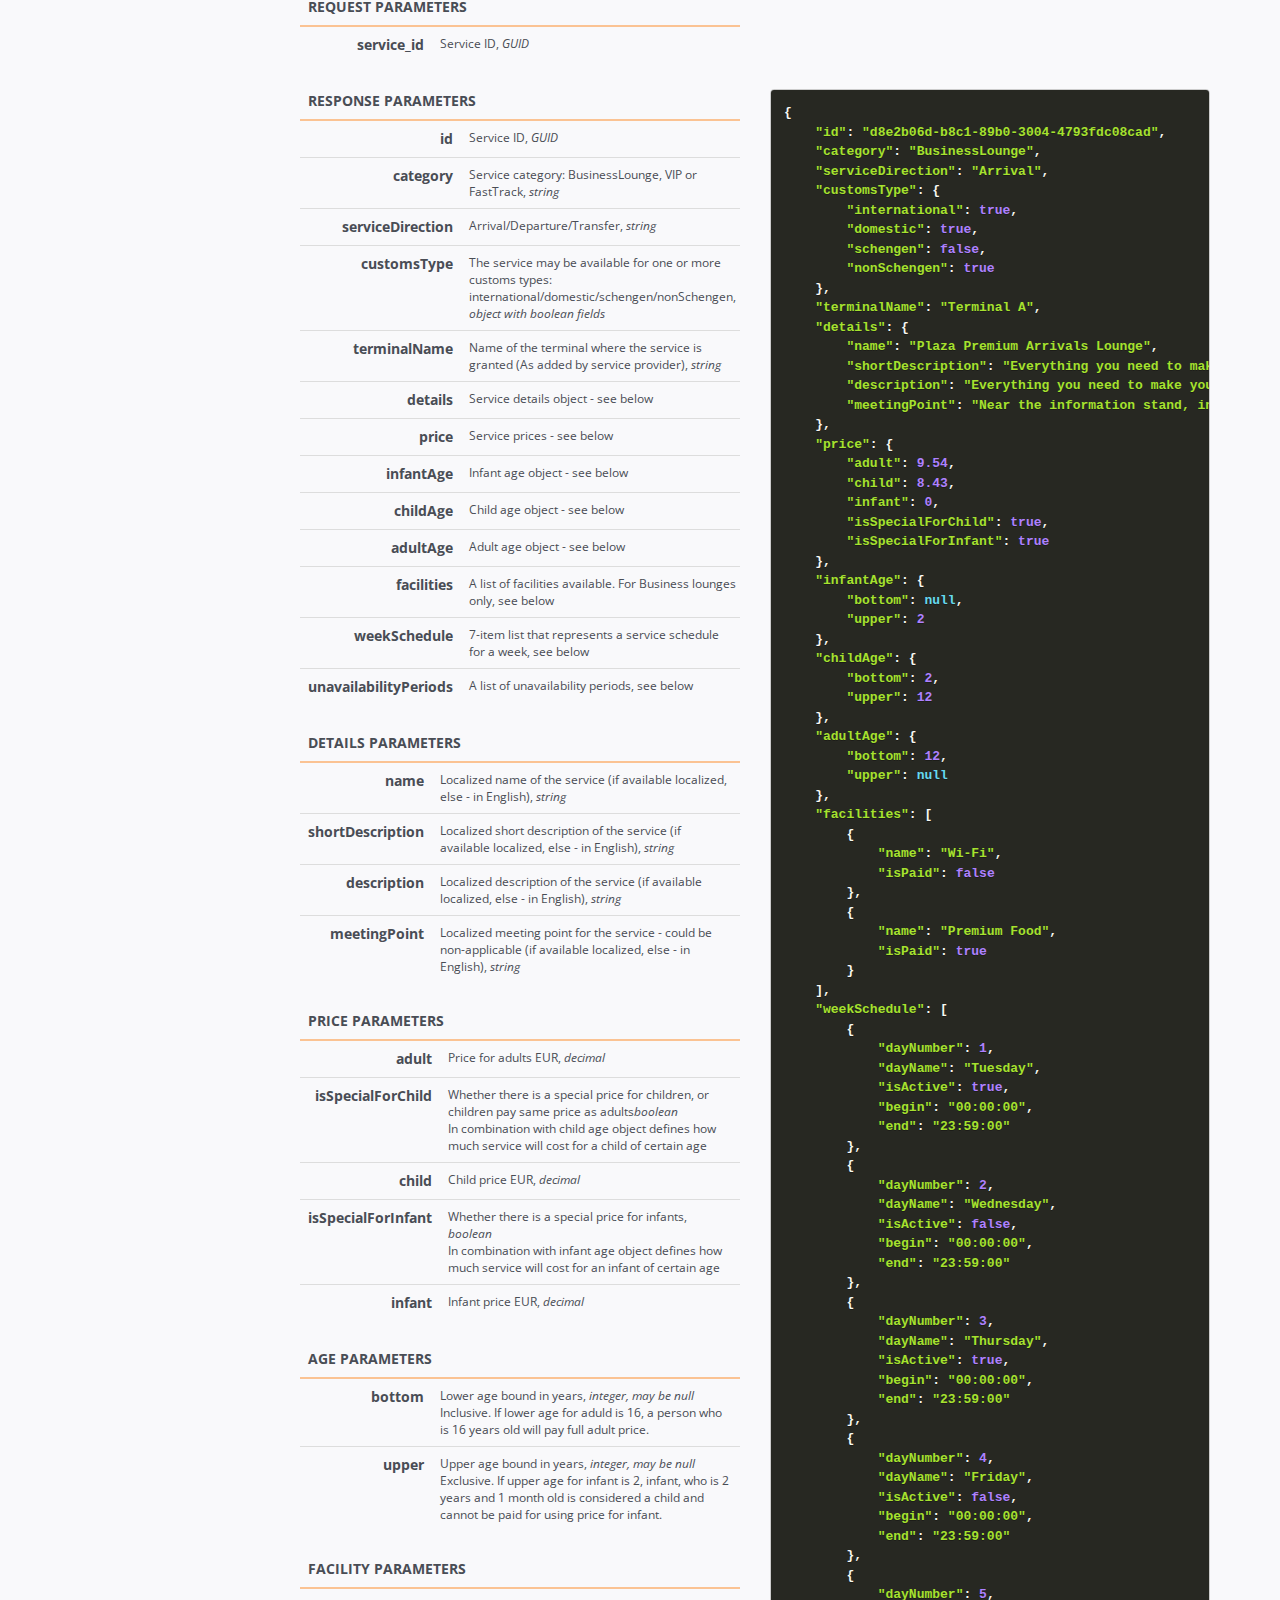
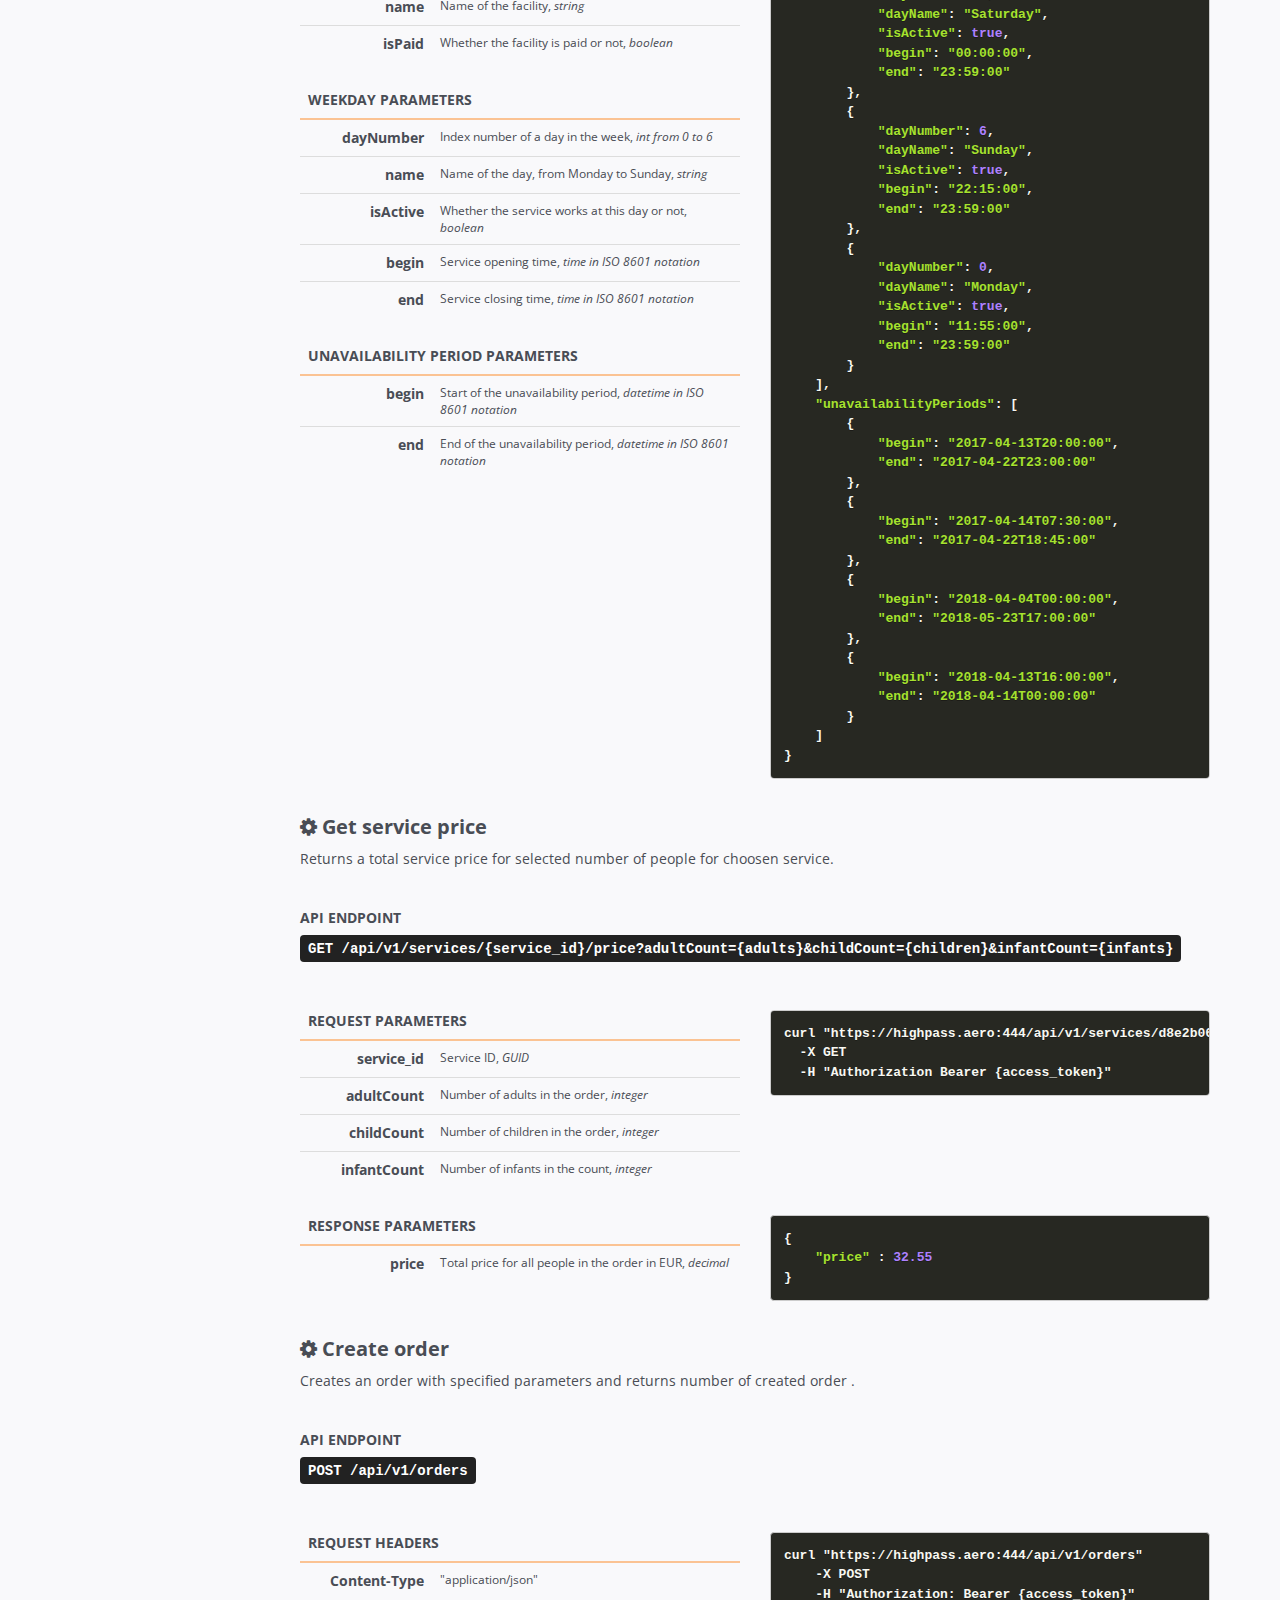
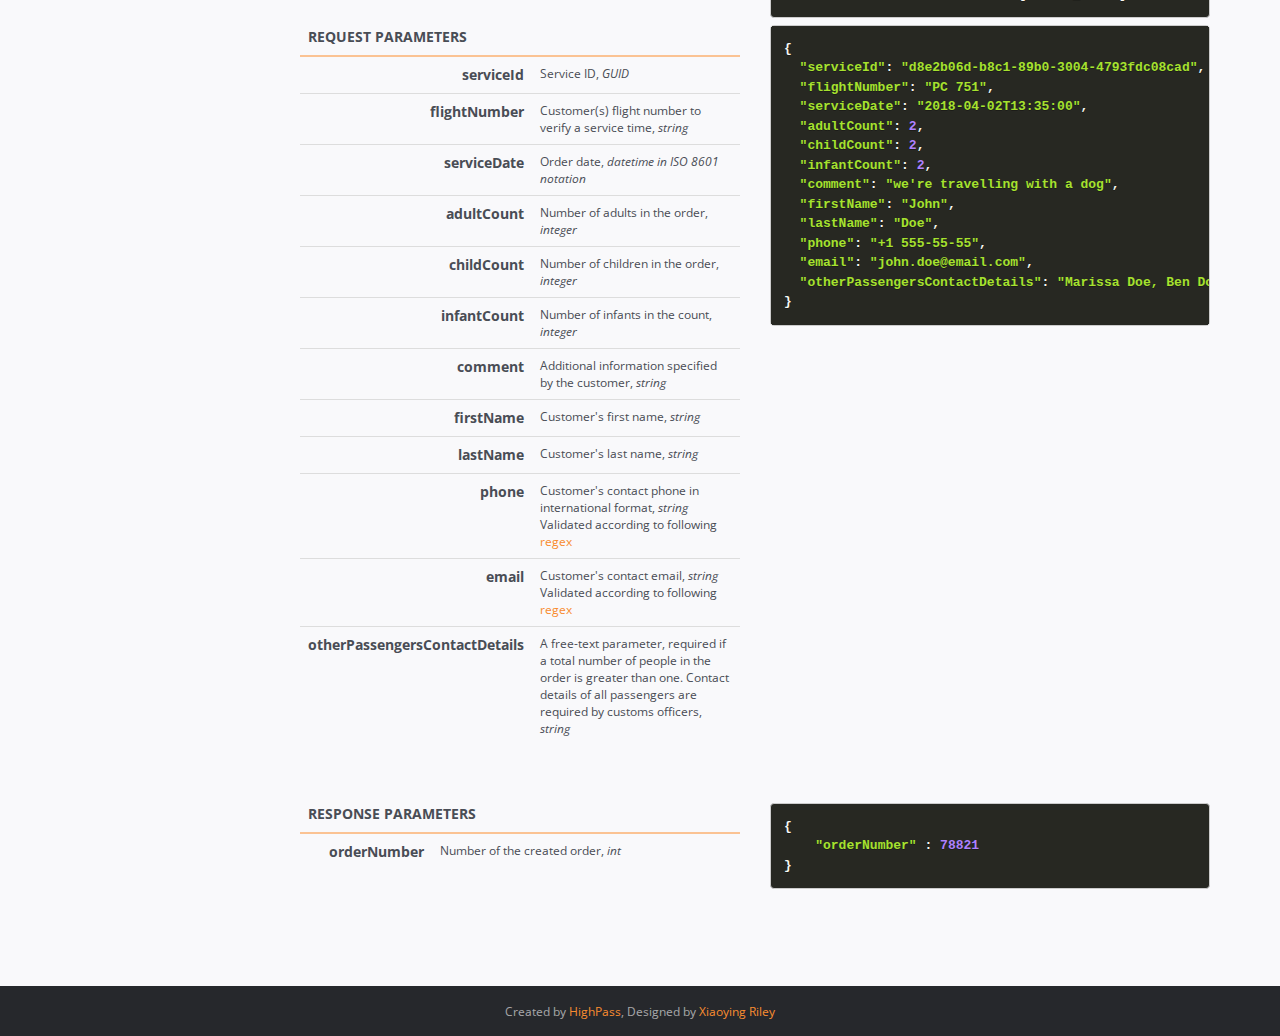
==== commit 119ce72e: "Added Unavailability Periods and Working days" ====
--- a/api.html
+++ b/api.html
@@ -702,7 +702,7 @@
                                                             <td class="small">The service may be available for one or more customs types: international/domestic/schengen/nonSchengen, <i>object with boolean fields</i> </td>
                                                         </tr>                                                        
                                                         <tr>
-                                                            <th width="30%" class="text-right">terminal.name</th>
+                                                            <th width="30%" class="text-right">terminalName</th>
                                                             <td class="small">Name of the terminal where the service is granted (As added by service provider), <i>string</i></td>
                                                         </tr>
                                                         <tr>
@@ -842,9 +842,7 @@
             "schengen": false,
             "nonSchengen": true
         },        
-        &quot;terminal&quot;: {
-            &quot;name&quot;: &quot;Terminal A&quot;
-        },
+        &quot;terminalName&quot;: &quot;Terminal A&quot;,
         &quot;details&quot;: {
             &quot;name&quot;: &quot;Plaza Premium Arrivals Lounge&quot;,
             &quot;shortDescription&quot;: &quot;Everything you need to make yourself comfortable after that long haul redeye flight is here. Spotless showers that’ll wake you right up, a delicious hot meal, lightning fast Wi-Fi? Check. These amazing features, along with complimentary alcohol, helpful staff, and relaxing atmosphere make this landside oasis a must-visit before heading out into London town&quot;,
@@ -890,7 +888,7 @@
                                 <div class="section-block" id="get-service">
                                     <h3 class="block-title">
                                         <i class="fa fa-cog" aria-hidden="true"></i>
-                                        Get service
+                                        Get service with availability info
                                     </h3>
                                     <p>
                                         Returns full information about a selected service including information about availability.
@@ -977,7 +975,7 @@
                                                                 <td class="small">The service may be available for one or more customs types: international/domestic/schengen/nonSchengen, <i>object with boolean fields</i> </td>
                                                             </tr>                                                        
                                                             <tr>
-                                                                <th width="30%" class="text-right">terminal.name</th>
+                                                                <th width="30%" class="text-right">terminalName</th>
                                                                 <td class="small">Name of the terminal where the service is granted (As added by service provider), <i>string</i></td>
                                                             </tr>
                                                             <tr>
@@ -1003,7 +1001,15 @@
                                                             <tr>
                                                                 <th width="30%" class="text-right">facilities</th>
                                                                 <td class="small">A list of facilities available. For Business lounges only, see below</td>
-                                                            </tr>													
+                                                            </tr>
+															<tr>
+                                                                <th width="30%" class="text-right">weekSchedule</th>
+                                                                <td class="small">7-item list that represents a service schedule for a week, see below</td>
+                                                            </tr>
+															<tr>
+                                                                <th width="30%" class="text-right">unavailabilityPeriods</th>
+                                                                <td class="small">A list of unavailability periods, see below</td>
+                                                            </tr>
                                                         </tbody>
                                                     </table>
                                                 </div><!--//table-responsive-->
@@ -1033,7 +1039,7 @@
                                                             </tr>
                                                         </tbody>
                                                     </table>
-                                                </div>
+                                                </div><!--//table-responsive-->
                                                 <div class="table-responsive">
                                                     <table class="table">
                                                         <thead>
@@ -1070,7 +1076,7 @@
                                                             </tr>                                                                
                                                         </tbody>
                                                     </table>
-                                                </div>                                            
+                                                </div><!--//table-responsive-->                                        
                                                 <div class="table-responsive">
                                                     <table class="table">
                                                         <thead>
@@ -1095,7 +1101,7 @@
                                                             </tr>
                                                         </tbody>
                                                     </table>
-                                                </div>
+                                                </div><!--//table-responsive-->
                                                 <div class="table-responsive">
                                                     <table class="table">
                                                         <thead>
@@ -1114,7 +1120,57 @@
                                                             </tr>	
                                                         </tbody>
                                                     </table>
-                                                </div>                                                    
+                                                </div><!--//table-responsive-->
+												<div class="table-responsive">
+                                                    <table class="table">
+                                                        <thead>
+                                                            <tr>
+                                                                <th colspan="2" class="text-uppercase">Weekday parameters</th>
+                                                            </tr>
+                                                        </thead>
+                                                        <tbody>
+														    <tr>
+                                                                <th width="30%" class="text-right">dayNumber</th>
+                                                                <td class="small">Index number of a day in the week, <i>int from 0 to 6</i></td>
+                                                            </tr>
+                                                            <tr>
+                                                                <th width="30%" class="text-right">name</th>
+                                                                <td class="small">Name of the day, from Monday to Sunday, <i>string</i></td>
+                                                            </tr>
+                                                            <tr>
+                                                                <th width="30%" class="text-right">isActive</th>
+                                                                <td class="small">Whether the service works at this day or not, <i>boolean</i></td>
+                                                            </tr>
+															<tr>
+                                                                <th width="30%" class="text-right">begin</th>
+                                                                <td class="small">Service opening time, <i>time in ISO 8601 notation</i></td>
+                                                            </tr>
+															<tr>
+                                                                <th width="30%" class="text-right">end</th>
+                                                                <td class="small">Service closing time, <i>time in ISO 8601 notation</i></td>
+                                                            </tr>
+                                                        </tbody>
+                                                    </table>
+                                                </div><!--//table-responsive-->
+												<div class="table-responsive">
+                                                    <table class="table">
+                                                        <thead>
+                                                            <tr>
+                                                                <th colspan="2" class="text-uppercase">Unavailability Period parameters</th>
+                                                            </tr>
+                                                        </thead>
+                                                        <tbody>
+                                                            <tr>
+                                                                <th width="30%" class="text-right">begin</th>
+                                                                <td class="small">Start of the unavailability period, <i>datetime in ISO 8601 notation</i></td>
+                                                            </tr>
+                                                            <tr>
+                                                                <th width="30%" class="text-right">end</th>
+                                                                <td class="small">End of the unavailability period, <i>datetime in ISO 8601 notation</i></td>
+                                                            </tr>	
+                                                        </tbody>
+                                                    </table>
+                                                </div><!--//table-responsive-->
                                          </div>
                                          <div class="col-md-6 col-sm-6 col-xs-12">
                                              
@@ -1128,9 +1184,7 @@
         "schengen": false,
         "nonSchengen": true
     },        
-    &quot;terminal&quot;: {
-        &quot;name&quot;: &quot;Terminal A&quot;
-    },
+    &quot;terminalName&quot;: &quot;Terminal A&quot;,
     &quot;details&quot;: {
         &quot;name&quot;: &quot;Plaza Premium Arrivals Lounge&quot;,
         &quot;shortDescription&quot;: &quot;Everything you need to make yourself comfortable after that long haul redeye flight is here. Spotless showers that’ll wake you right up, a delicious hot meal, lightning fast Wi-Fi? Check. These amazing features, along with complimentary alcohol, helpful staff, and relaxing atmosphere make this landside oasis a must-visit before heading out into London town&quot;,
@@ -1165,6 +1219,75 @@
             &quot;name&quot;: &quot;Premium Food&quot;, 
             &quot;isPaid&quot;: true
         }
+    ],
+	"weekSchedule": [
+        {
+            "dayNumber": 1,
+            "dayName": "Tuesday",
+            "isActive": true,
+            "begin": "00:00:00",
+            "end": "23:59:00"
+        },
+        {
+            "dayNumber": 2,
+            "dayName": "Wednesday",
+            "isActive": false,
+            "begin": "00:00:00",
+            "end": "23:59:00"
+        },
+        {
+            "dayNumber": 3,
+            "dayName": "Thursday",
+            "isActive": true,
+            "begin": "00:00:00",
+            "end": "23:59:00"
+        },
+        {
+            "dayNumber": 4,
+            "dayName": "Friday",
+            "isActive": false,
+            "begin": "00:00:00",
+            "end": "23:59:00"
+        },
+        {
+            "dayNumber": 5,
+            "dayName": "Saturday",
+            "isActive": true,
+            "begin": "00:00:00",
+            "end": "23:59:00"
+        },
+        {
+            "dayNumber": 6,
+            "dayName": "Sunday",
+            "isActive": true,
+            "begin": "22:15:00",
+            "end": "23:59:00"
+        },
+        {
+            "dayNumber": 0,
+            "dayName": "Monday",
+            "isActive": true,
+            "begin": "11:55:00",
+            "end": "23:59:00"
+        }
+    ],
+    "unavailabilityPeriods": [
+        {
+            "begin": "2017-04-13T20:00:00",
+            "end": "2017-04-22T23:00:00"
+        },
+        {
+            "begin": "2017-04-14T07:30:00",
+            "end": "2017-04-22T18:45:00"
+        },
+        {
+            "begin": "2018-04-04T00:00:00",
+            "end": "2018-05-23T17:00:00"
+        },
+        {
+            "begin": "2018-04-13T16:00:00",
+            "end": "2018-04-14T00:00:00"
+        }
     ]
 }                                           </code></pre>                                                  
                                          </div>
@@ -1445,7 +1568,7 @@
                                     <ul class="nav doc-sub-menu">
                                         <li><a class="scrollto" href="#get-airports-list">Get airports</a></li>
                                         <li><a class="scrollto" href="#get-services-list">Get available services at the airport</a></li>
-                                        <li><a class="scrollto" href="#get-service">Get service</a></li>
+                                        <li><a class="scrollto" href="#get-service">Get service with availability info</a></li>
                                         <li><a class="scrollto" href="#get-service-price">Get service price</a></li>
                                         <li><a class="scrollto" href="#create-order">Create order</a></li>
                                     </ul><!--//nav-->
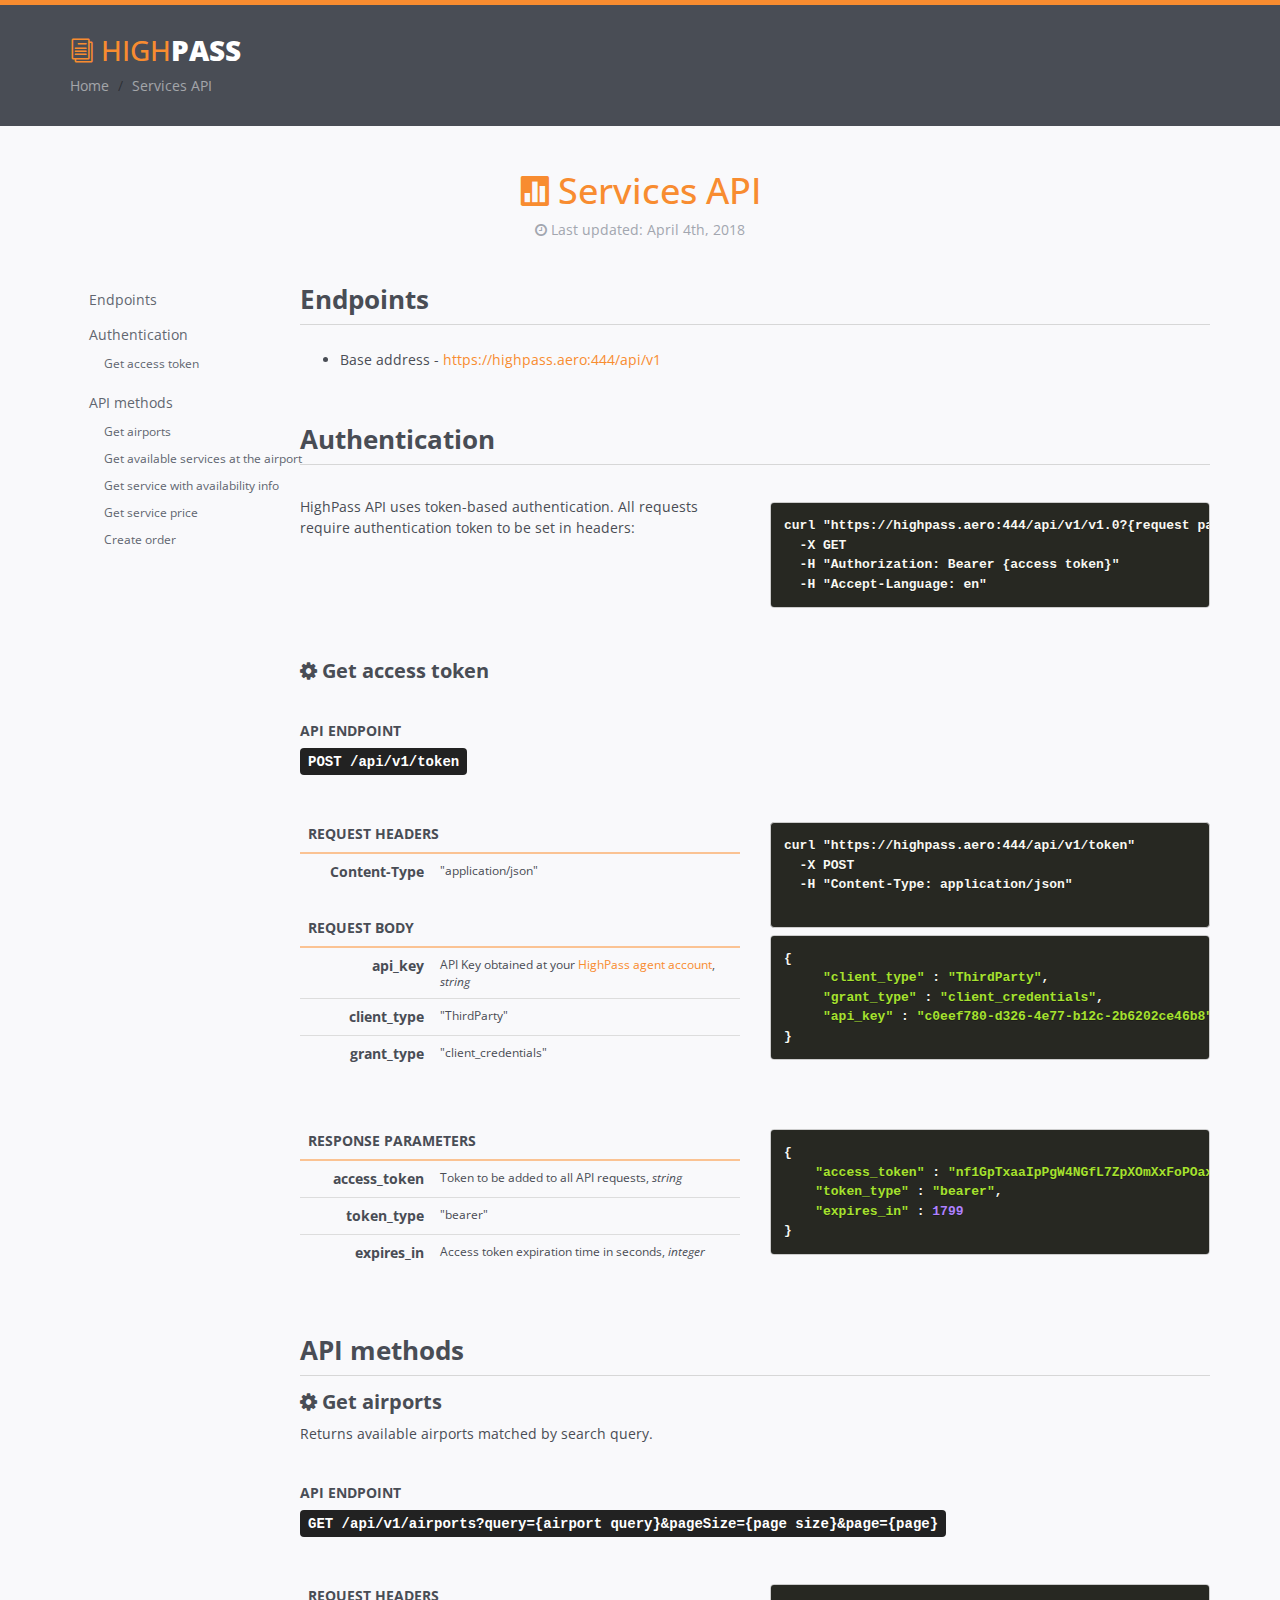
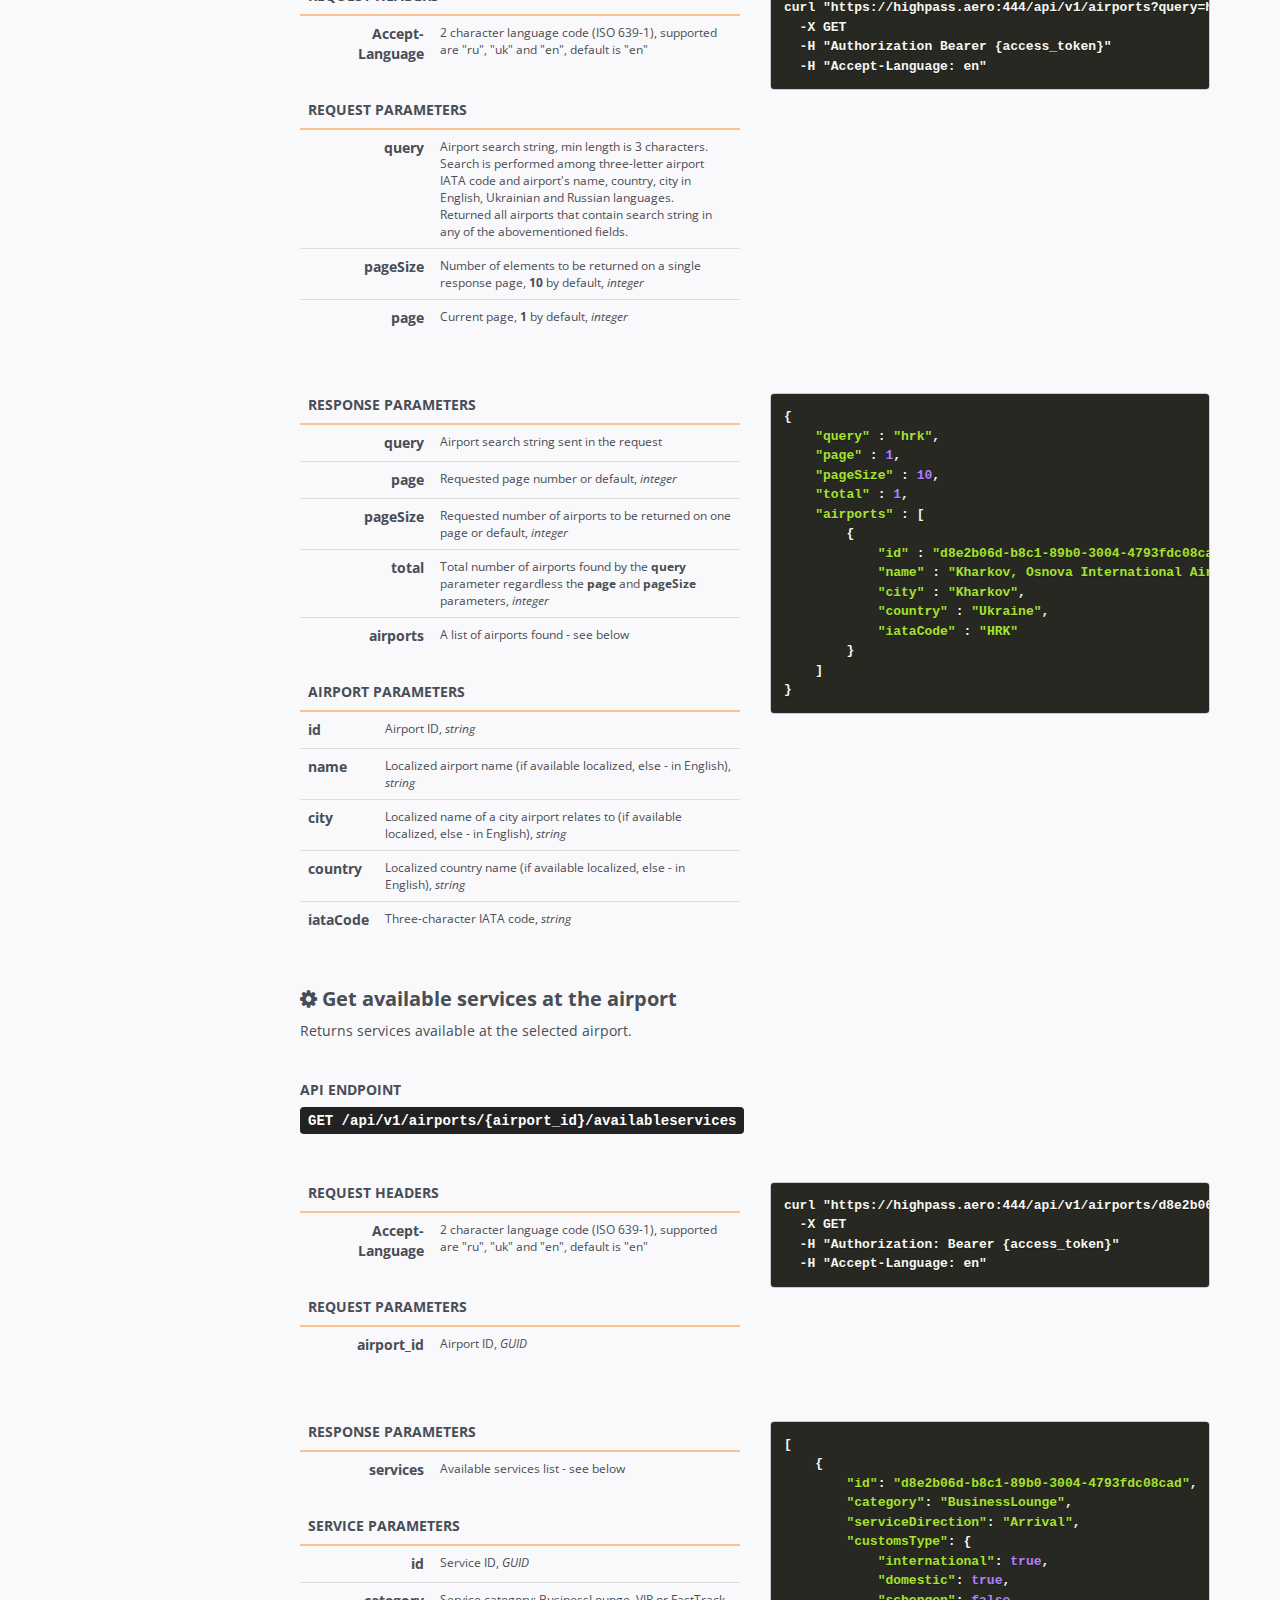
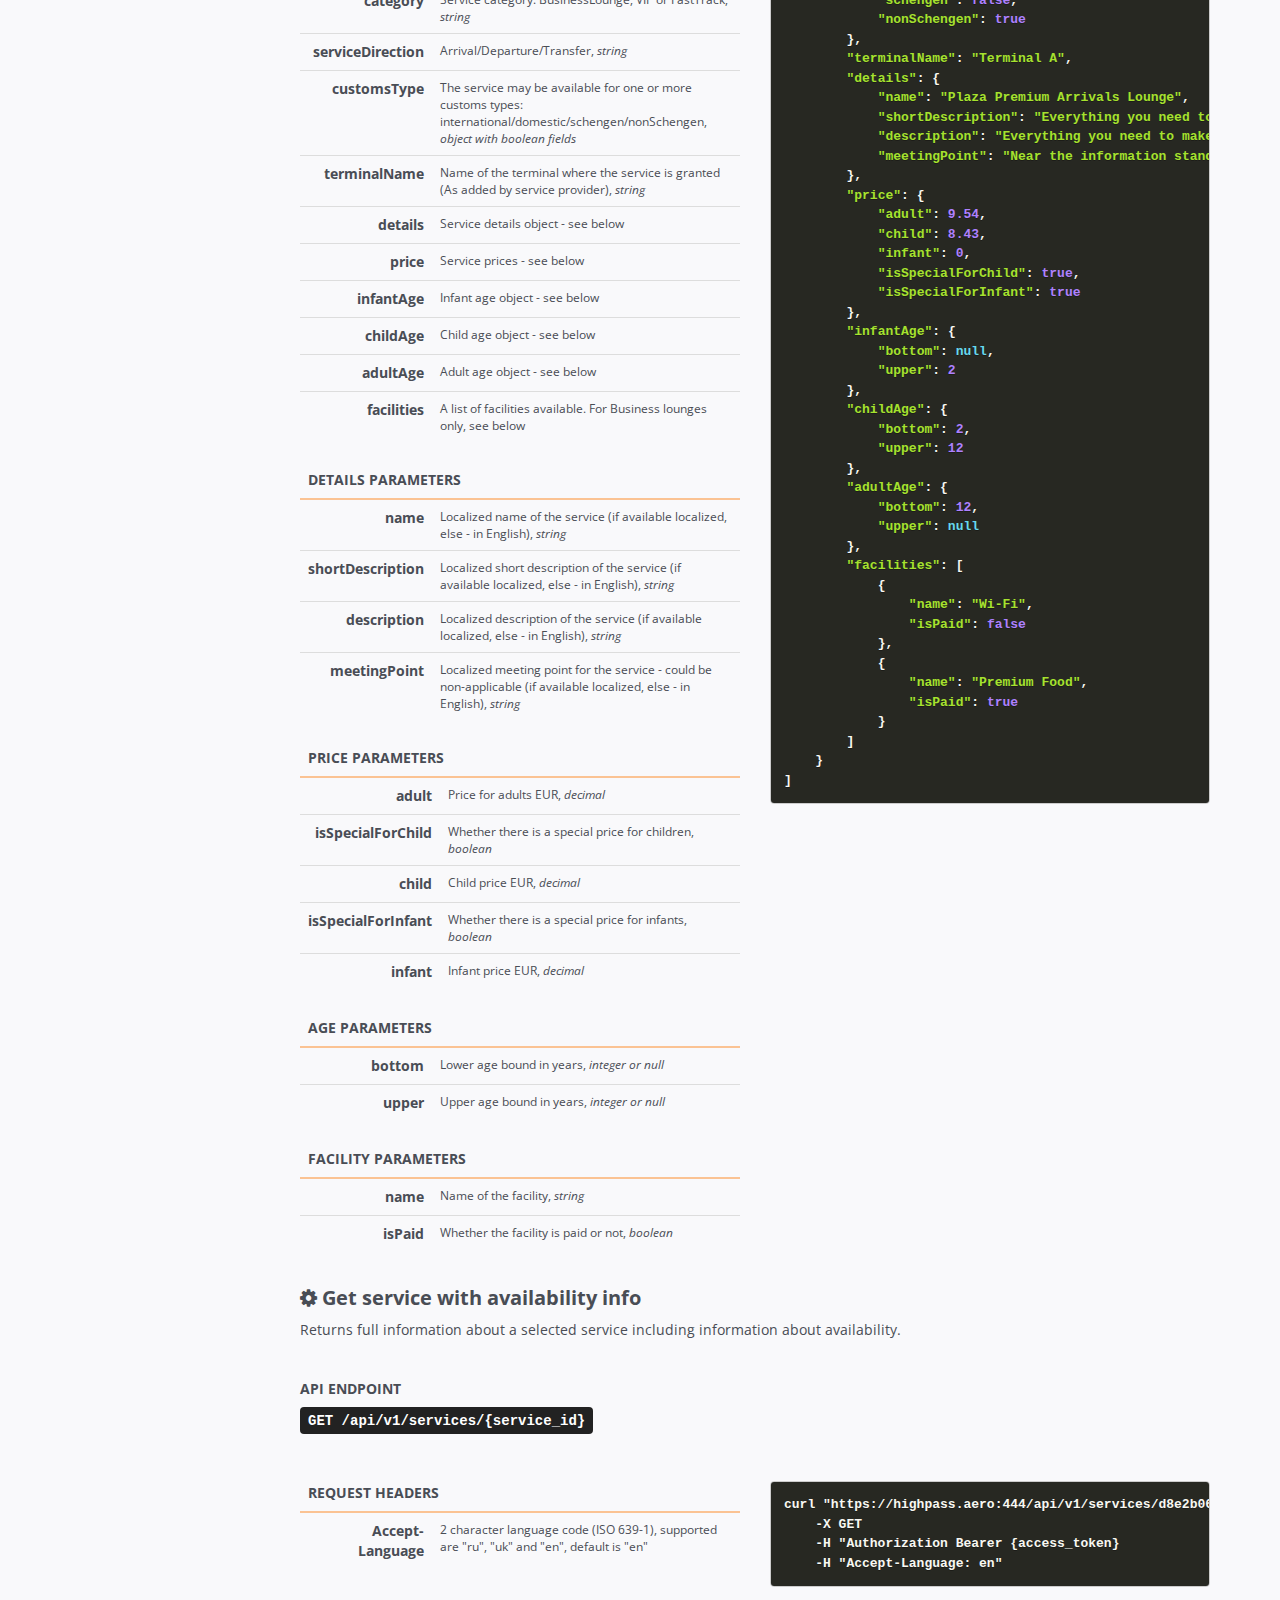
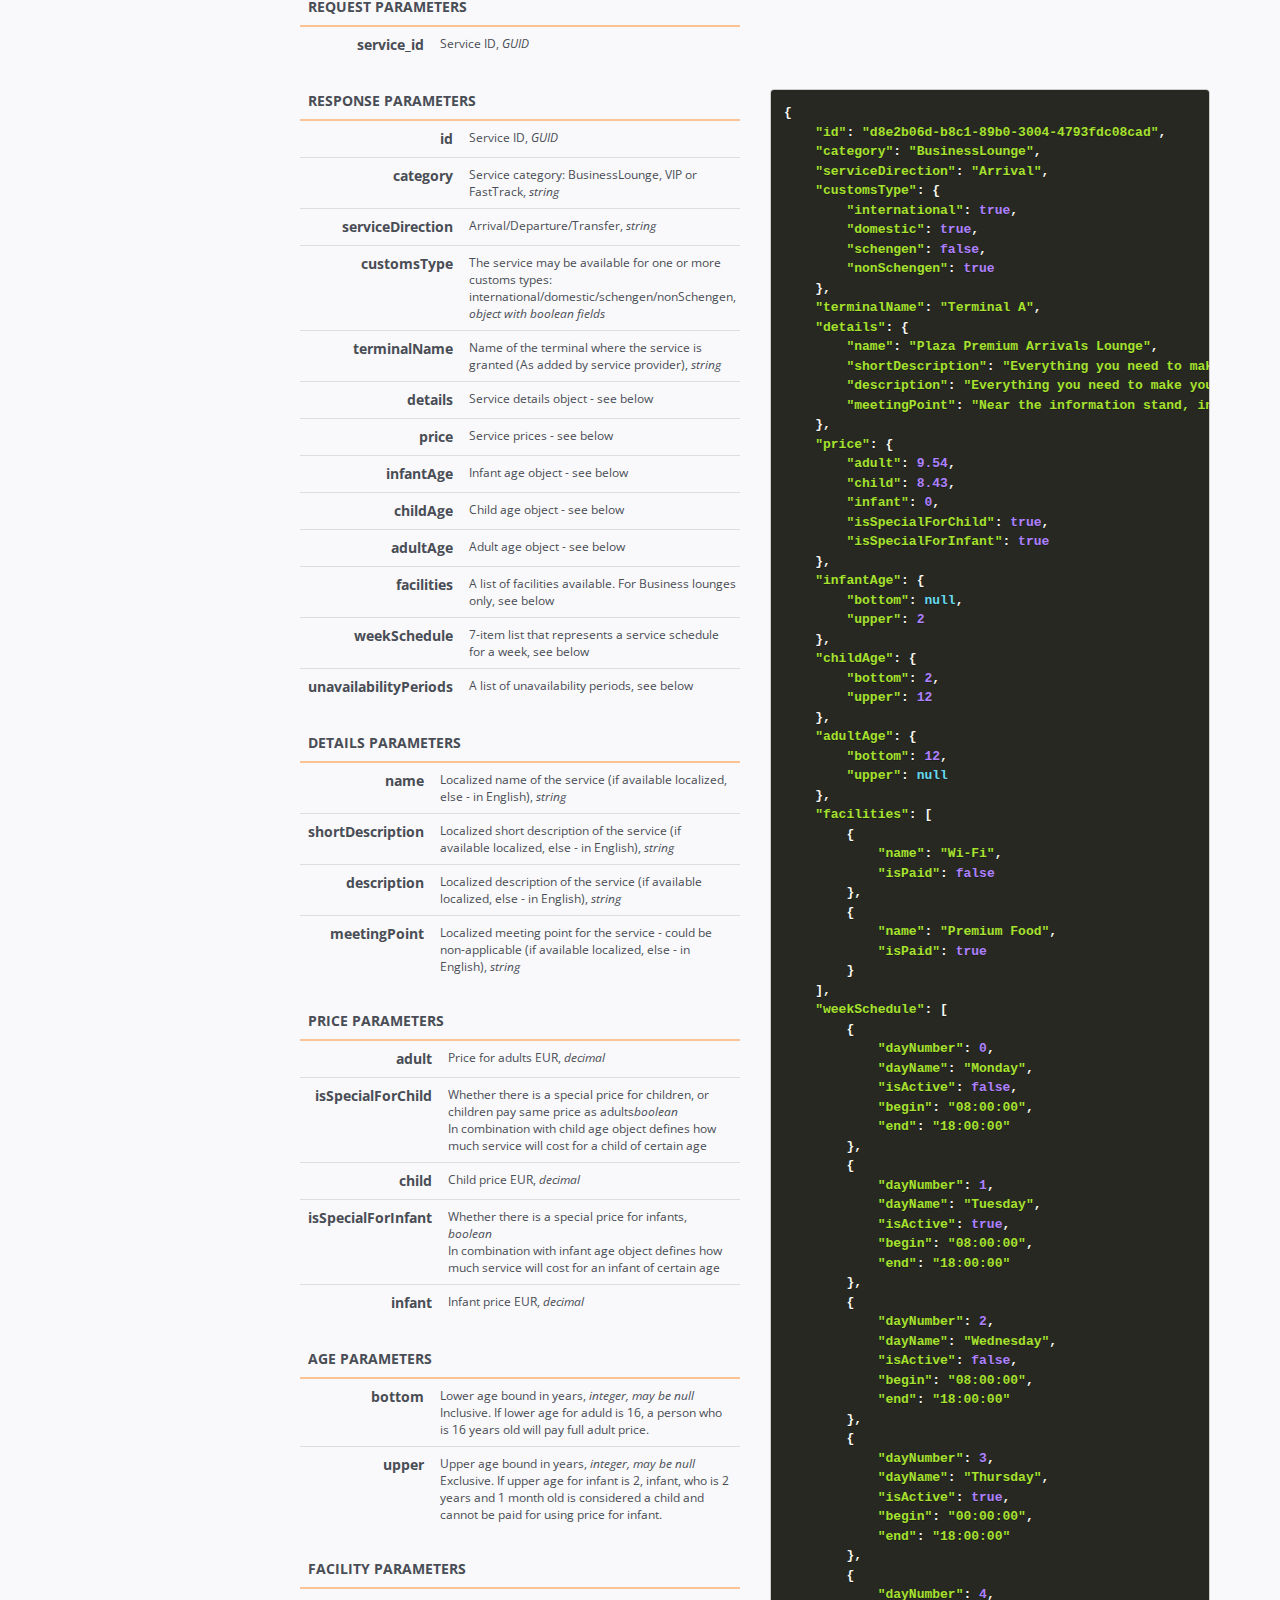
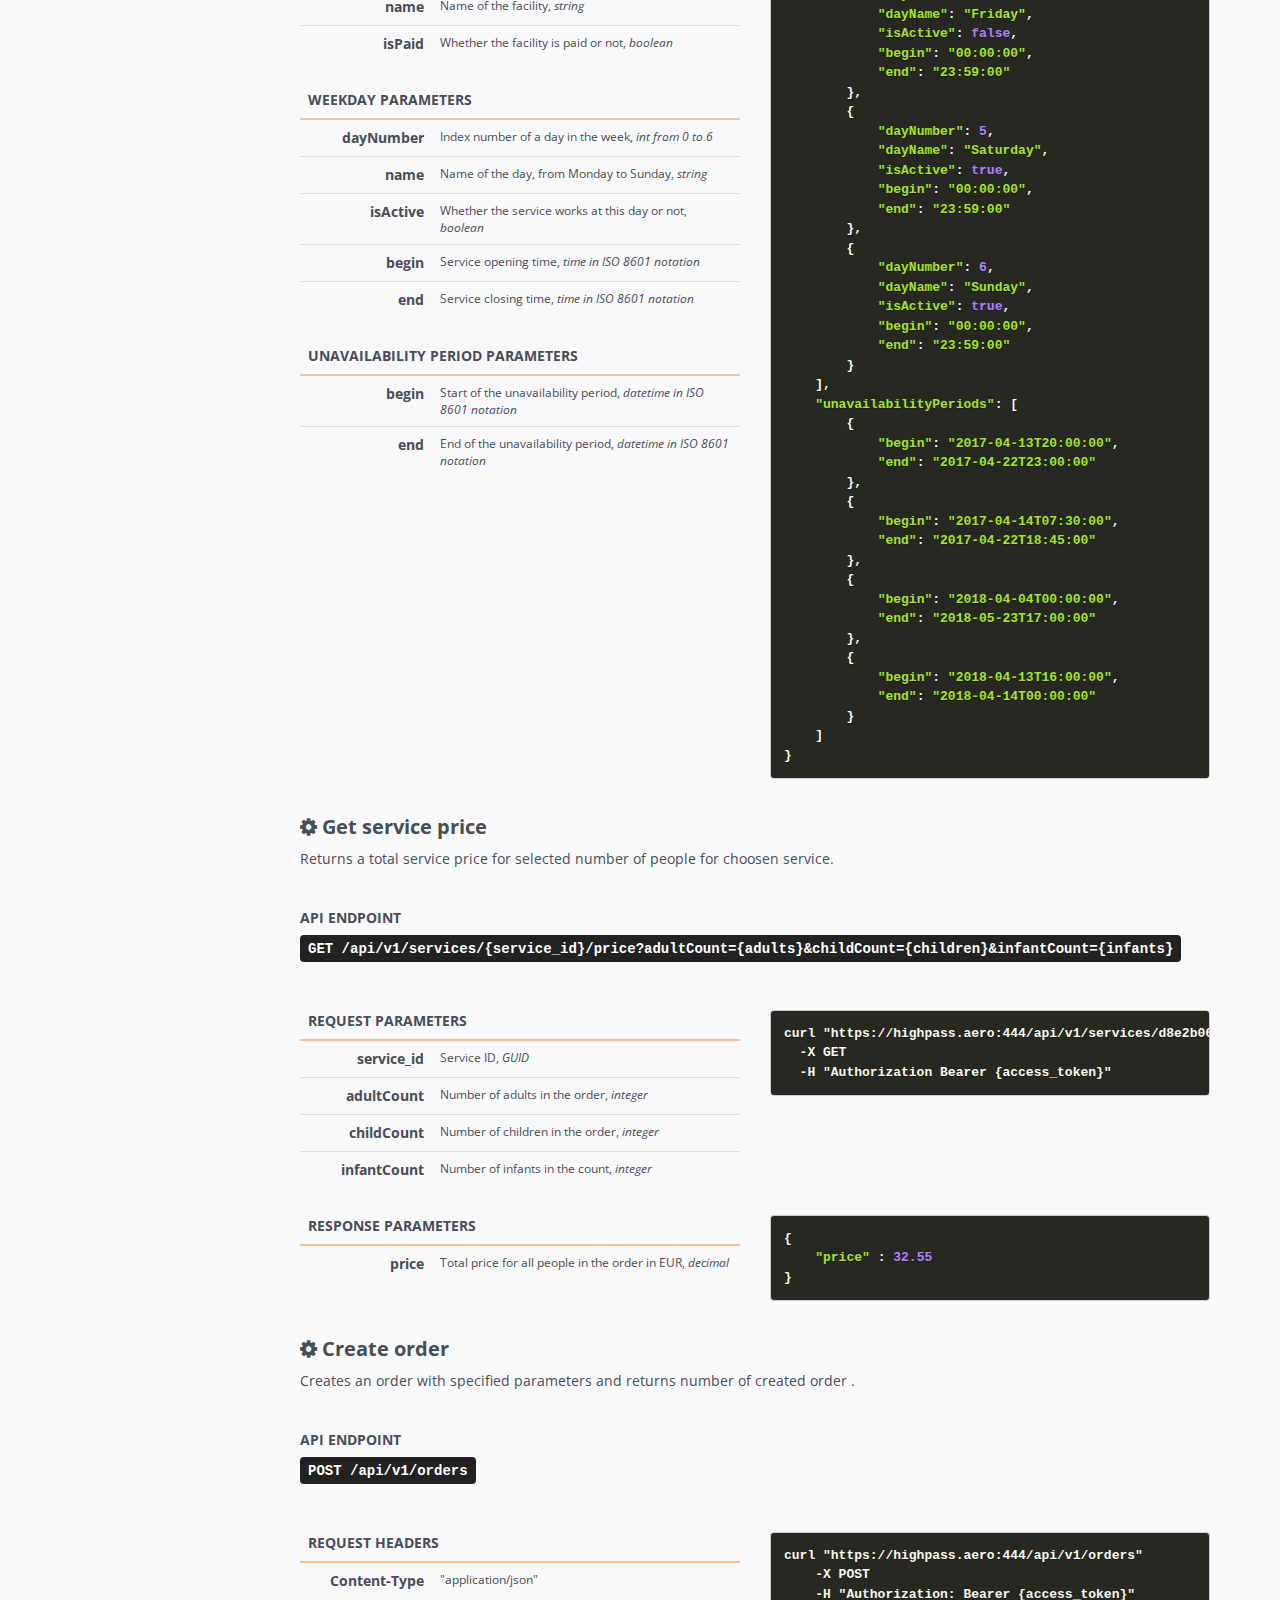
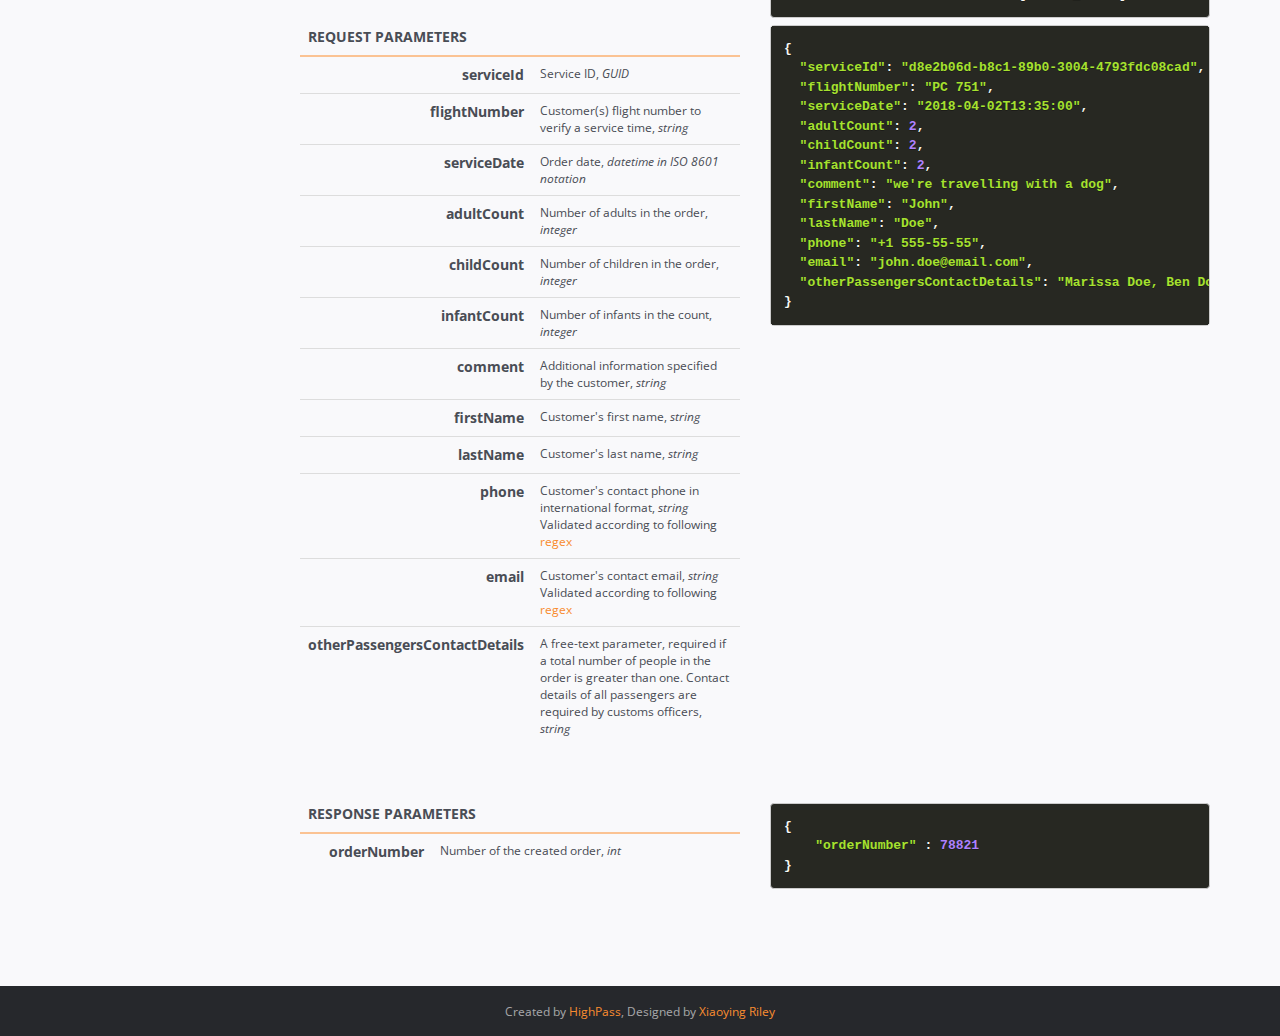
==== commit 1a5ec6ca: "Updated example" ====
--- a/api.html
+++ b/api.html
@@ -86,10 +86,10 @@
                                         </p>
                                     </div>
                                     <div class="col-md-6 col-sm-6 col-xs-12">
-                                        <pre><code class="language-bash">curl &quot;https://highpass.aero:444/api/v1/v1.0?{request paramenters}&quot;
+                                        <pre><code class="language-bash">curl "https://highpass.aero:444/api/v1/v1.0?{request paramenters}"
   -X GET
-  -H &quot;Authorization: Bearer {access token}&quot;
-  -H &quot;Accept-Language: en&quot;</code></pre>
+  -H "Authorization: Bearer {access token}"
+  -H "Accept-Language: en"</code></pre>
                                     </div>
                                 </div>
                                 <div class="section-block">
@@ -154,12 +154,12 @@
                                         <div class="col-md-6 col-sm-6 col-xs-12">
                                             <pre><code class="language-bash">curl "https://highpass.aero:444/api/v1/token"
   -X POST 
-  -H &quot;Content-Type: application/json&quot;
+  -H "Content-Type: application/json"
                                             </code></pre>
 					    <pre><code class="language-javascript">{
-     &quot;client_type&quot; : &quot;ThirdParty&quot;,
-     &quot;grant_type&quot; : &quot;client_credentials&quot;,
-     &quot;api_key&quot; : &quot;c0eef780-d326-4e77-b12c-2b6202ce46b8&quot;
+     "client_type" : "ThirdParty",
+     "grant_type" : "client_credentials",
+     "api_key" : "c0eef780-d326-4e77-b12c-2b6202ce46b8"
 }</code></pre>
 					                    </div>
                                     </div>                                   
@@ -193,9 +193,9 @@
 										</div>
 										<div class="col-md-6 col-sm-6 col-xs-12">
 											 <pre><code class="language-javascript">{
-    &quot;access_token&quot; : &quot;[base64]&quot;,
-    &quot;token_type&quot; : &quot;bearer&quot;,
-    &quot;expires_in&quot; : 1799
+    "access_token" : "[base64]",
+    "token_type" : "bearer",
+    "expires_in" : 1799
 }</code></pre>
 										</div>
 									</div>
@@ -264,14 +264,14 @@
 										<div class="col-md-6 col-sm-6 col-xs-12">
 											<pre><code class="language-bash">curl "https://highpass.aero:444/api/v1/token"
   -X POST 
-  -H &quot;Content-Type: application/json&quot;
+  -H "Content-Type: application/json"
 											</code></pre>
 					<pre><code class="language-javascript">{
-	&quot;client_type&quot; : &quot;ServiceManagerMobile&quot;,
-	&quot;grant_type&quot; : &quot;password&quot;,
-	&quot;username&quot; : &quot;manager@some.airport&quot;,
-	&quot;password&quot; : &quot;manager_password&quot;,
-	&quot;client_secret&quot; : &quot;some_very_secret_value&quot;
+	"client_type" : "ServiceManagerMobile",
+	"grant_type" : "password",
+	"username" : "manager@some.airport",
+	"password" : "manager_password",
+	"client_secret" : "some_very_secret_value"
 }</code></pre>
 										</div>
 									</div>                                   
@@ -310,10 +310,10 @@
                                         </div>
                                         <div class="col-md-6 col-sm-6 col-xs-12">
                                              <pre><code class="language-javascript">{
-    &quot;access_token&quot; : &quot;[base64]&quot;,
-    &quot;token_type&quot; : &quot;bearer&quot;,
-    &quot;expires_in&quot; : 1799,
-    &quot;refresh_token&quot; : &quot;7c09b11586864a79af4b698873fbb23b&quot;
+    "access_token" : "[base64]",
+    "token_type" : "bearer",
+    "expires_in" : 1799,
+    "refresh_token" : "7c09b11586864a79af4b698873fbb23b"
 }</code></pre>
                                         </div>
                                     </div>
@@ -376,12 +376,12 @@
                                             
                                             <pre><code class="language-bash">curl "https://highpass.aero:444/api/v1/token"
   -X POST
-  -H &quot;Content-Type: application/json&quot;
+  -H "Content-Type: application/json"
                                             </code></pre>
 					    <pre><code class="language-javascript">{
-     &quot;client_type&quot; : &quot;ThirdParty&quot;,
-     &quot;grant_type&quot; : &quot;refresh_token&quot;,
-     &quot;refresh_token&quot; : &quot;7c09b11586864a79af4b698873fbb23b&quot;
+     "client_type" : "ThirdParty",
+     "grant_type" : "refresh_token",
+     "refresh_token" : "7c09b11586864a79af4b698873fbb23b"
 }</code></pre>  
 					                    </div>
                                     </div>
@@ -421,10 +421,10 @@
                                         </div>
                                         <div class="col-md-6 col-sm-6 col-xs-12">                              
                                             <pre><code class="language-javascript">{
-    &quot;access_token&quot; : &quot;[base64]&quot;,
-    &quot;token_type&quot; : &quot;bearer&quot;,
-    &quot;expires_in&quot; : 1799,
-    &quot;refresh_token&quot; : &quot;7c09b11586864a79af4b698873fbb23b&quot;
+    "access_token" : "[base64]",
+    "token_type" : "bearer",
+    "expires_in" : 1799,
+    "refresh_token" : "7c09b11586864a79af4b698873fbb23b"
 }</code></pre>
                                         </div>
                                     </div>
@@ -498,9 +498,9 @@
                                         </div>
                                         <div class="col-md-6 col-sm-6 col-xs-12">
                                             
-                                            <pre><code class="language-bash">curl &quot;https://highpass.aero:444/api/v1/airports?query=hrk&pageSize=10&page=10&quot;
+                                            <pre><code class="language-bash">curl "https://highpass.aero:444/api/v1/airports?query=hrk&pageSize=10&page=10"
   -X GET
-  -H &quot;Authorization Bearer {access_token}&quot;
+  -H "Authorization Bearer {access_token}"
   -H "Accept-Language: en"</code></pre>
                                             
                                         </div>
@@ -578,17 +578,17 @@
                                          <div class="col-md-6 col-sm-6 col-xs-12">
                                              
                                              <pre><code class="language-javascript">{
-	&quot;query&quot; : &quot;hrk&quot;,
-	&quot;page&quot; : 1,
-	&quot;pageSize&quot; : 10,
-	&quot;total&quot; : 1,
-	&quot;airports&quot; : [
+	"query" : "hrk",
+	"page" : 1,
+	"pageSize" : 10,
+	"total" : 1,
+	"airports" : [
 		{	
-			&quot;id&quot; : &quot;d8e2b06d-b8c1-89b0-3004-4793fdc08cad&quot;,
-			&quot;name&quot; : &quot;Kharkov, Osnova International Airport, Ukraine (HRK)&quot;,
-			&quot;city&quot; : &quot;Kharkov&quot;,
-			&quot;country&quot; : &quot;Ukraine&quot;, 
-			&quot;iataCode&quot; : &quot;HRK&quot;
+			"id" : "d8e2b06d-b8c1-89b0-3004-4793fdc08cad",
+			"name" : "Kharkov, Osnova International Airport, Ukraine (HRK)",
+			"city" : "Kharkov",
+			"country" : "Ukraine", 
+			"iataCode" : "HRK"
 		}
 	]
 }</code></pre>
@@ -648,9 +648,9 @@
                                         </div>
                                         <div class="col-md-6 col-sm-6 col-xs-12">
                                             
-                                             <pre><code class="language-bash">curl &quot;https://highpass.aero:444/api/v1/airports/d8e2b06d-b8c1-89b0-3004-4793fdc08cad/availableservices&quot;
+                                             <pre><code class="language-bash">curl "https://highpass.aero:444/api/v1/airports/d8e2b06d-b8c1-89b0-3004-4793fdc08cad/availableservices"
   -X GET
-  -H &quot;Authorization: Bearer {access_token}&quot;
+  -H "Authorization: Bearer {access_token}"
   -H "Accept-Language: en"</code></pre>
                                             
                                         </div>
@@ -833,49 +833,49 @@
                                             
                                             <pre><code class="language-javascript">[
     {
-        &quot;id&quot;: &quot;d8e2b06d-b8c1-89b0-3004-4793fdc08cad&quot;,
-        &quot;category&quot;: &quot;BusinessLounge&quot;,
-        &quot;serviceDirection&quot;: &quot;Arrival&quot;,
+        "id": "d8e2b06d-b8c1-89b0-3004-4793fdc08cad",
+        "category": "BusinessLounge",
+        "serviceDirection": "Arrival",
         "customsType": {
             "international": true,
             "domestic": true,
             "schengen": false,
             "nonSchengen": true
         },        
-        &quot;terminalName&quot;: &quot;Terminal A&quot;,
-        &quot;details&quot;: {
-            &quot;name&quot;: &quot;Plaza Premium Arrivals Lounge&quot;,
-            &quot;shortDescription&quot;: &quot;Everything you need to make yourself comfortable after that long haul redeye flight is here. Spotless showers that’ll wake you right up, a delicious hot meal, lightning fast Wi-Fi? Check. These amazing features, along with complimentary alcohol, helpful staff, and relaxing atmosphere make this landside oasis a must-visit before heading out into London town&quot;,
-            &quot;description&quot;: &quot;Everything you need to make yourself comfortable after that long haul redeye flight is here. Spotless showers that’ll wake you right up, a delicious hot meal, lightning fast Wi-Fi? Check. These amazing features, along with complimentary alcohol, helpful staff, and relaxing atmosphere make this landside oasis a must-visit before heading out into London town&quot;,
-            &quot;meetingPoint&quot;: &quot;Near the information stand, in front of main entrance&quot;
+        "terminalName": "Terminal A",
+        "details": {
+            "name": "Plaza Premium Arrivals Lounge",
+            "shortDescription": "Everything you need to make yourself comfortable after that long haul redeye flight is here. Spotless showers that’ll wake you right up, a delicious hot meal, lightning fast Wi-Fi? Check. These amazing features, along with complimentary alcohol, helpful staff, and relaxing atmosphere make this landside oasis a must-visit before heading out into London town",
+            "description": "Everything you need to make yourself comfortable after that long haul redeye flight is here. Spotless showers that’ll wake you right up, a delicious hot meal, lightning fast Wi-Fi? Check. These amazing features, along with complimentary alcohol, helpful staff, and relaxing atmosphere make this landside oasis a must-visit before heading out into London town",
+            "meetingPoint": "Near the information stand, in front of main entrance"
         },
-        &quot;price&quot;: {
-            &quot;adult&quot;: 9.54,
-            &quot;child&quot;: 8.43,
-            &quot;infant&quot;: 0,
-            &quot;isSpecialForChild&quot;: true,
-            &quot;isSpecialForInfant&quot;: true
+        "price": {
+            "adult": 9.54,
+            "child": 8.43,
+            "infant": 0,
+            "isSpecialForChild": true,
+            "isSpecialForInfant": true
         },
-        &quot;infantAge&quot;: {
-            &quot;bottom&quot;: null,
-            &quot;upper&quot;: 2
+        "infantAge": {
+            "bottom": null,
+            "upper": 2
         },
-        &quot;childAge&quot;: {
-            &quot;bottom&quot;: 2,
-            &quot;upper&quot;: 12	
+        "childAge": {
+            "bottom": 2,
+            "upper": 12	
         },
-        &quot;adultAge&quot;: {
-            &quot;bottom&quot;: 12,
-            &quot;upper&quot;: null
+        "adultAge": {
+            "bottom": 12,
+            "upper": null
         },
-        &quot;facilities&quot;: [
+        "facilities": [
             {
-                &quot;name&quot;: &quot;Wi-Fi&quot;,
-                &quot;isPaid&quot;: false
+                "name": "Wi-Fi",
+                "isPaid": false
             },
             {
-                &quot;name&quot;: &quot;Premium Food&quot;, 
-                &quot;isPaid&quot;: true
+                "name": "Premium Food", 
+                "isPaid": true
             }
         ]
     }
@@ -939,9 +939,9 @@
 
                                         </div>
                                          <div class="col-md-6 col-sm-6 col-xs-12">
-                                                <pre><code class="language-bash">curl &quot;https://highpass.aero:444/api/v1/services/d8e2b06d-b8c1-89b0-3004-4793fdc08cad&quot;
+                                                <pre><code class="language-bash">curl "https://highpass.aero:444/api/v1/services/d8e2b06d-b8c1-89b0-3004-4793fdc08cad"
     -X GET
-    -H &quot;Authorization Bearer {access_token}
+    -H "Authorization Bearer {access_token}
     -H "Accept-Language: en"</code></pre>                                             
                                         
                                          </div>
@@ -1175,72 +1175,79 @@
                                          <div class="col-md-6 col-sm-6 col-xs-12">
                                              
                                                 <pre><code class="language-javascript">{
-    &quot;id&quot;: &quot;d8e2b06d-b8c1-89b0-3004-4793fdc08cad&quot;,
-    &quot;category&quot;: &quot;BusinessLounge&quot;,
-    &quot;serviceDirection&quot;: &quot;Arrival&quot;,
+    "id": "d8e2b06d-b8c1-89b0-3004-4793fdc08cad",
+    "category": "BusinessLounge",
+    "serviceDirection": "Arrival",
     "customsType": {
         "international": true,
         "domestic": true,
         "schengen": false,
         "nonSchengen": true
     },        
-    &quot;terminalName&quot;: &quot;Terminal A&quot;,
-    &quot;details&quot;: {
-        &quot;name&quot;: &quot;Plaza Premium Arrivals Lounge&quot;,
-        &quot;shortDescription&quot;: &quot;Everything you need to make yourself comfortable after that long haul redeye flight is here. Spotless showers that’ll wake you right up, a delicious hot meal, lightning fast Wi-Fi? Check. These amazing features, along with complimentary alcohol, helpful staff, and relaxing atmosphere make this landside oasis a must-visit before heading out into London town&quot;,
-        &quot;description&quot;: &quot;Everything you need to make yourself comfortable after that long haul redeye flight is here. Spotless showers that’ll wake you right up, a delicious hot meal, lightning fast Wi-Fi? Check. These amazing features, along with complimentary alcohol, helpful staff, and relaxing atmosphere make this landside oasis a must-visit before heading out into London town&quot;,
-        &quot;meetingPoint&quot;: &quot;Near the information stand, in front of main entrance&quot;
+    "terminalName": "Terminal A",
+    "details": {
+        "name": "Plaza Premium Arrivals Lounge",
+        "shortDescription": "Everything you need to make yourself comfortable after that long haul redeye flight is here. Spotless showers that’ll wake you right up, a delicious hot meal, lightning fast Wi-Fi? Check. These amazing features, along with complimentary alcohol, helpful staff, and relaxing atmosphere make this landside oasis a must-visit before heading out into London town",
+        "description": "Everything you need to make yourself comfortable after that long haul redeye flight is here. Spotless showers that’ll wake you right up, a delicious hot meal, lightning fast Wi-Fi? Check. These amazing features, along with complimentary alcohol, helpful staff, and relaxing atmosphere make this landside oasis a must-visit before heading out into London town",
+        "meetingPoint": "Near the information stand, in front of main entrance"
     },
-    &quot;price&quot;: {
-        &quot;adult&quot;: 9.54,
-        &quot;child&quot;: 8.43,
-        &quot;infant&quot;: 0,
-        &quot;isSpecialForChild&quot;: true,
-        &quot;isSpecialForInfant&quot;: true
+    "price": {
+        "adult": 9.54,
+        "child": 8.43,
+        "infant": 0,
+        "isSpecialForChild": true,
+        "isSpecialForInfant": true
     },
-    &quot;infantAge&quot;: {
-        &quot;bottom&quot;: null,
-        &quot;upper&quot;: 2
+    "infantAge": {
+        "bottom": null,
+        "upper": 2
     },
-    &quot;childAge&quot;: {
-        &quot;bottom&quot;: 2,
-        &quot;upper&quot;: 12
+    "childAge": {
+        "bottom": 2,
+        "upper": 12
     },
-    &quot;adultAge&quot;: {
-        &quot;bottom&quot;: 12,
-        &quot;upper&quot;: null
+    "adultAge": {
+        "bottom": 12,
+        "upper": null
     },
-    &quot;facilities&quot;: [
+    "facilities": [
         {
-            &quot;name&quot;: &quot;Wi-Fi&quot;,
-            &quot;isPaid&quot;: false
+            "name": "Wi-Fi",
+            "isPaid": false
         },
         {
-            &quot;name&quot;: &quot;Premium Food&quot;, 
-            &quot;isPaid&quot;: true
+            "name": "Premium Food", 
+            "isPaid": true
         }
     ],
 	"weekSchedule": [
+	    {
+            "dayNumber": 0,
+            "dayName": "Monday",
+            "isActive": false,
+            "begin": "08:00:00",
+            "end": "18:00:00"
+        },
         {
             "dayNumber": 1,
             "dayName": "Tuesday",
             "isActive": true,
-            "begin": "00:00:00",
-            "end": "23:59:00"
+            "begin": "08:00:00",
+            "end": "18:00:00"
         },
         {
             "dayNumber": 2,
             "dayName": "Wednesday",
             "isActive": false,
-            "begin": "00:00:00",
-            "end": "23:59:00"
+            "begin": "08:00:00",
+            "end": "18:00:00"
         },
         {
             "dayNumber": 3,
             "dayName": "Thursday",
             "isActive": true,
             "begin": "00:00:00",
-            "end": "23:59:00"
+            "end": "18:00:00"
         },
         {
             "dayNumber": 4,
@@ -1260,14 +1267,7 @@
             "dayNumber": 6,
             "dayName": "Sunday",
             "isActive": true,
-            "begin": "22:15:00",
-            "end": "23:59:00"
-        },
-        {
-            "dayNumber": 0,
-            "dayName": "Monday",
-            "isActive": true,
-            "begin": "11:55:00",
+            "begin": "00:00:00",
             "end": "23:59:00"
         }
     ],
@@ -1345,9 +1345,9 @@
                                          </div>
                                          <div class="col-md-6 col-sm-6 col-xs-12">
                                              
-                                             <pre><code class="language-bash">curl &quot;https://highpass.aero:444/api/v1/services/d8e2b06d-b8c1-89b0-3004-4793fdc08cad/price?adultCount=2&amp;childCount=1&amp;infantCount=0&quot;
+                                             <pre><code class="language-bash">curl "https://highpass.aero:444/api/v1/services/d8e2b06d-b8c1-89b0-3004-4793fdc08cad/price?adultCount=2&amp;childCount=1&amp;infantCount=0"
   -X GET
-  -H &quot;Authorization Bearer {access_token}&quot;</code></pre>
+  -H "Authorization Bearer {access_token}"</code></pre>
                                              
                                          </div>
                                      </div>
@@ -1375,7 +1375,7 @@
                                          <div class="col-md-6 col-sm-6 col-xs-12">
                                              
                                              <pre><code class="language-javascript">{
-	&quot;price&quot; : 32.55
+	"price" : 32.55
 }</code></pre>
                                              
                                          </div>
@@ -1488,24 +1488,24 @@
                                          </div>
                                          <div class="col-md-6 col-sm-6 col-xs-12">
                                              
-                                             <pre><code class="language-bash">curl &quot;https://highpass.aero:444/api/v1/orders&quot;
+                                             <pre><code class="language-bash">curl "https://highpass.aero:444/api/v1/orders"
     -X POST
-    -H &quot;Authorization: Bearer {access_token}&quot;
+    -H "Authorization: Bearer {access_token}"
 </code></pre>
                                    
 					     <pre><code class="language-javascript">{
-  &quot;serviceId&quot;: &quot;d8e2b06d-b8c1-89b0-3004-4793fdc08cad&quot;,
-  &quot;flightNumber&quot;: &quot;PC 751&quot;,
-  &quot;serviceDate&quot;: &quot;2018-04-02T13:35:00&quot;,
-  &quot;adultCount&quot;: 2,
-  &quot;childCount&quot;: 2,
-  &quot;infantCount&quot;: 2,
-  &quot;comment&quot;: &quot;we're travelling with a dog&quot;,
-  &quot;firstName&quot;: &quot;John&quot;,
-  &quot;lastName&quot;: &quot;Doe&quot;,
-  &quot;phone&quot;: &quot;+1 555-55-55&quot;,
-  &quot;email&quot;: &quot;john.doe@email.com&quot;,
-  &quot;otherPassengersContactDetails&quot;: &quot;Marissa Doe, Ben Doe&quot;
+  "serviceId": "d8e2b06d-b8c1-89b0-3004-4793fdc08cad",
+  "flightNumber": "PC 751",
+  "serviceDate": "2018-04-02T13:35:00",
+  "adultCount": 2,
+  "childCount": 2,
+  "infantCount": 2,
+  "comment": "we're travelling with a dog",
+  "firstName": "John",
+  "lastName": "Doe",
+  "phone": "+1 555-55-55",
+  "email": "john.doe@email.com",
+  "otherPassengersContactDetails": "Marissa Doe, Ben Doe"
 }</code></pre>
                                              
                                          </div>
@@ -1536,7 +1536,7 @@
                                          <div class="col-md-6 col-sm-6 col-xs-12">
                                              
                                              <pre><code class="language-javascript">{
-	&quot;orderNumber&quot; : 78821
+	"orderNumber" : 78821
 }</code></pre>
                                              
                                          </div>
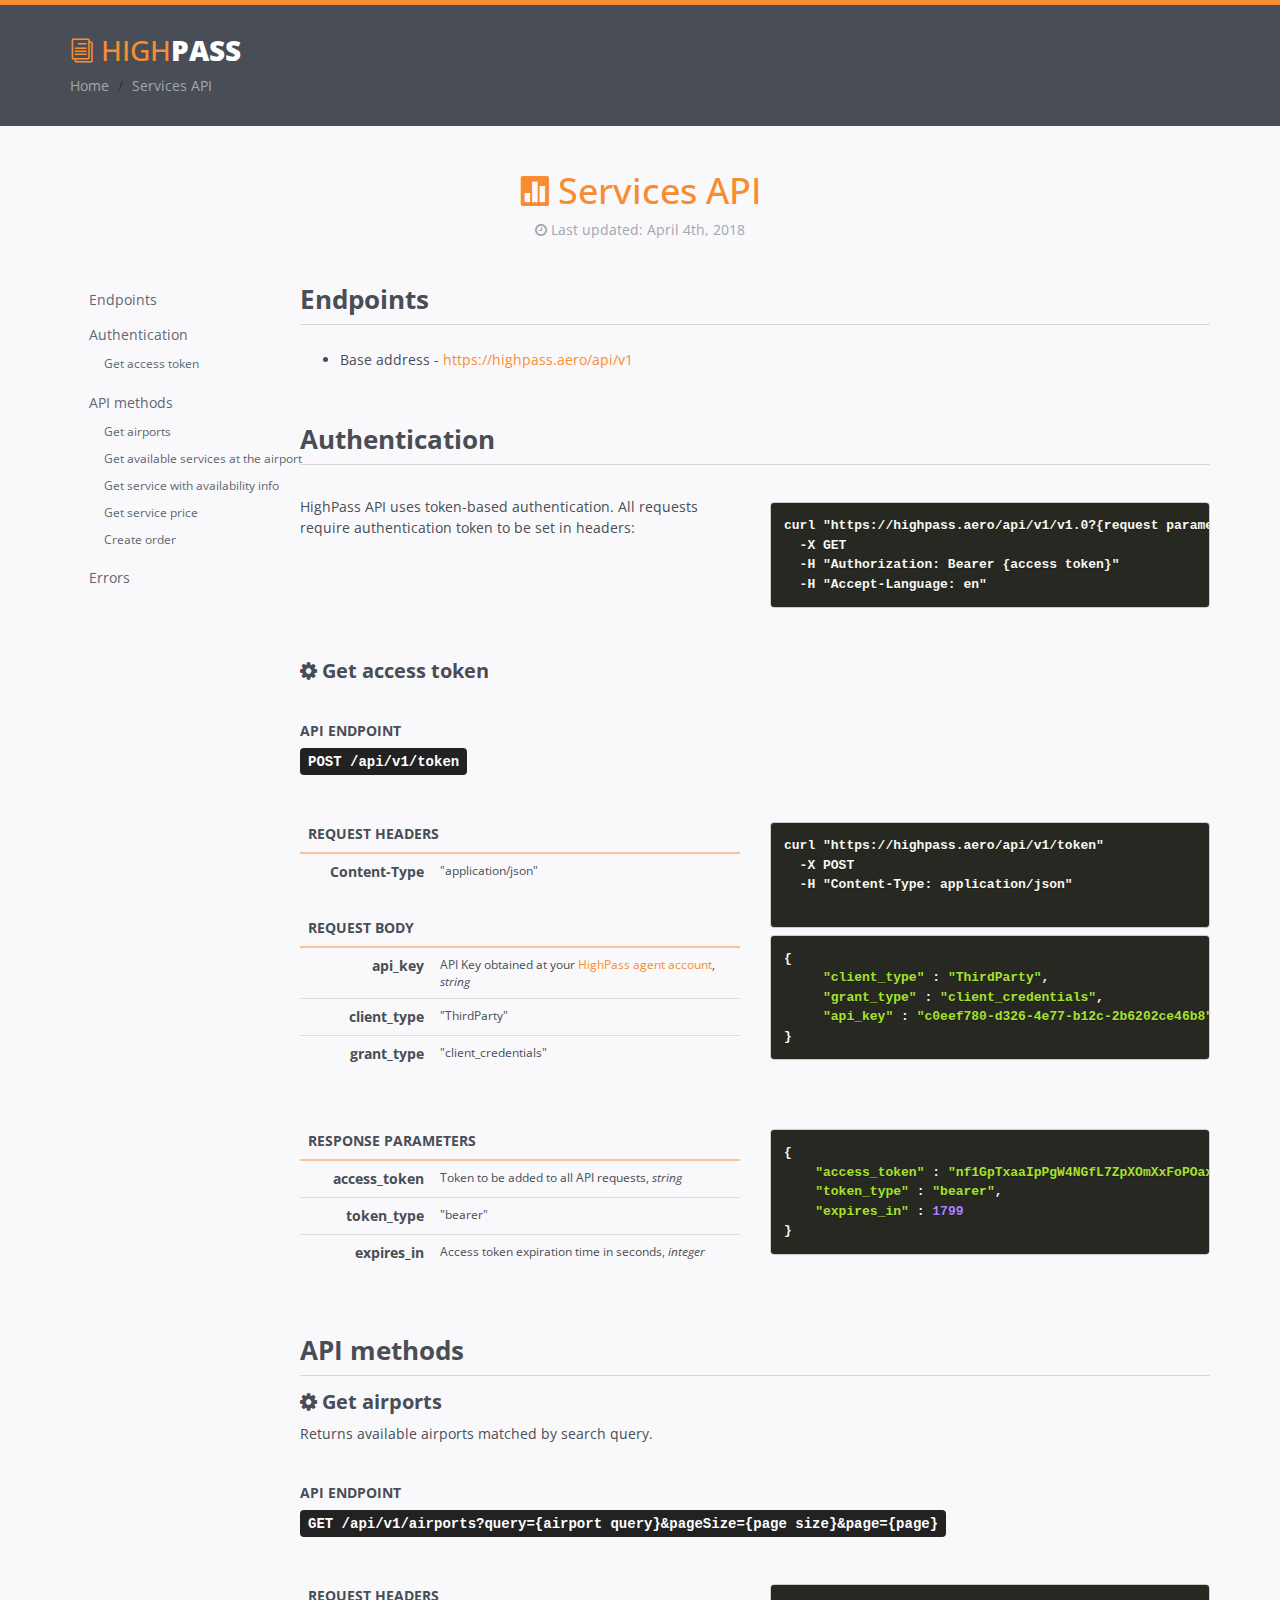
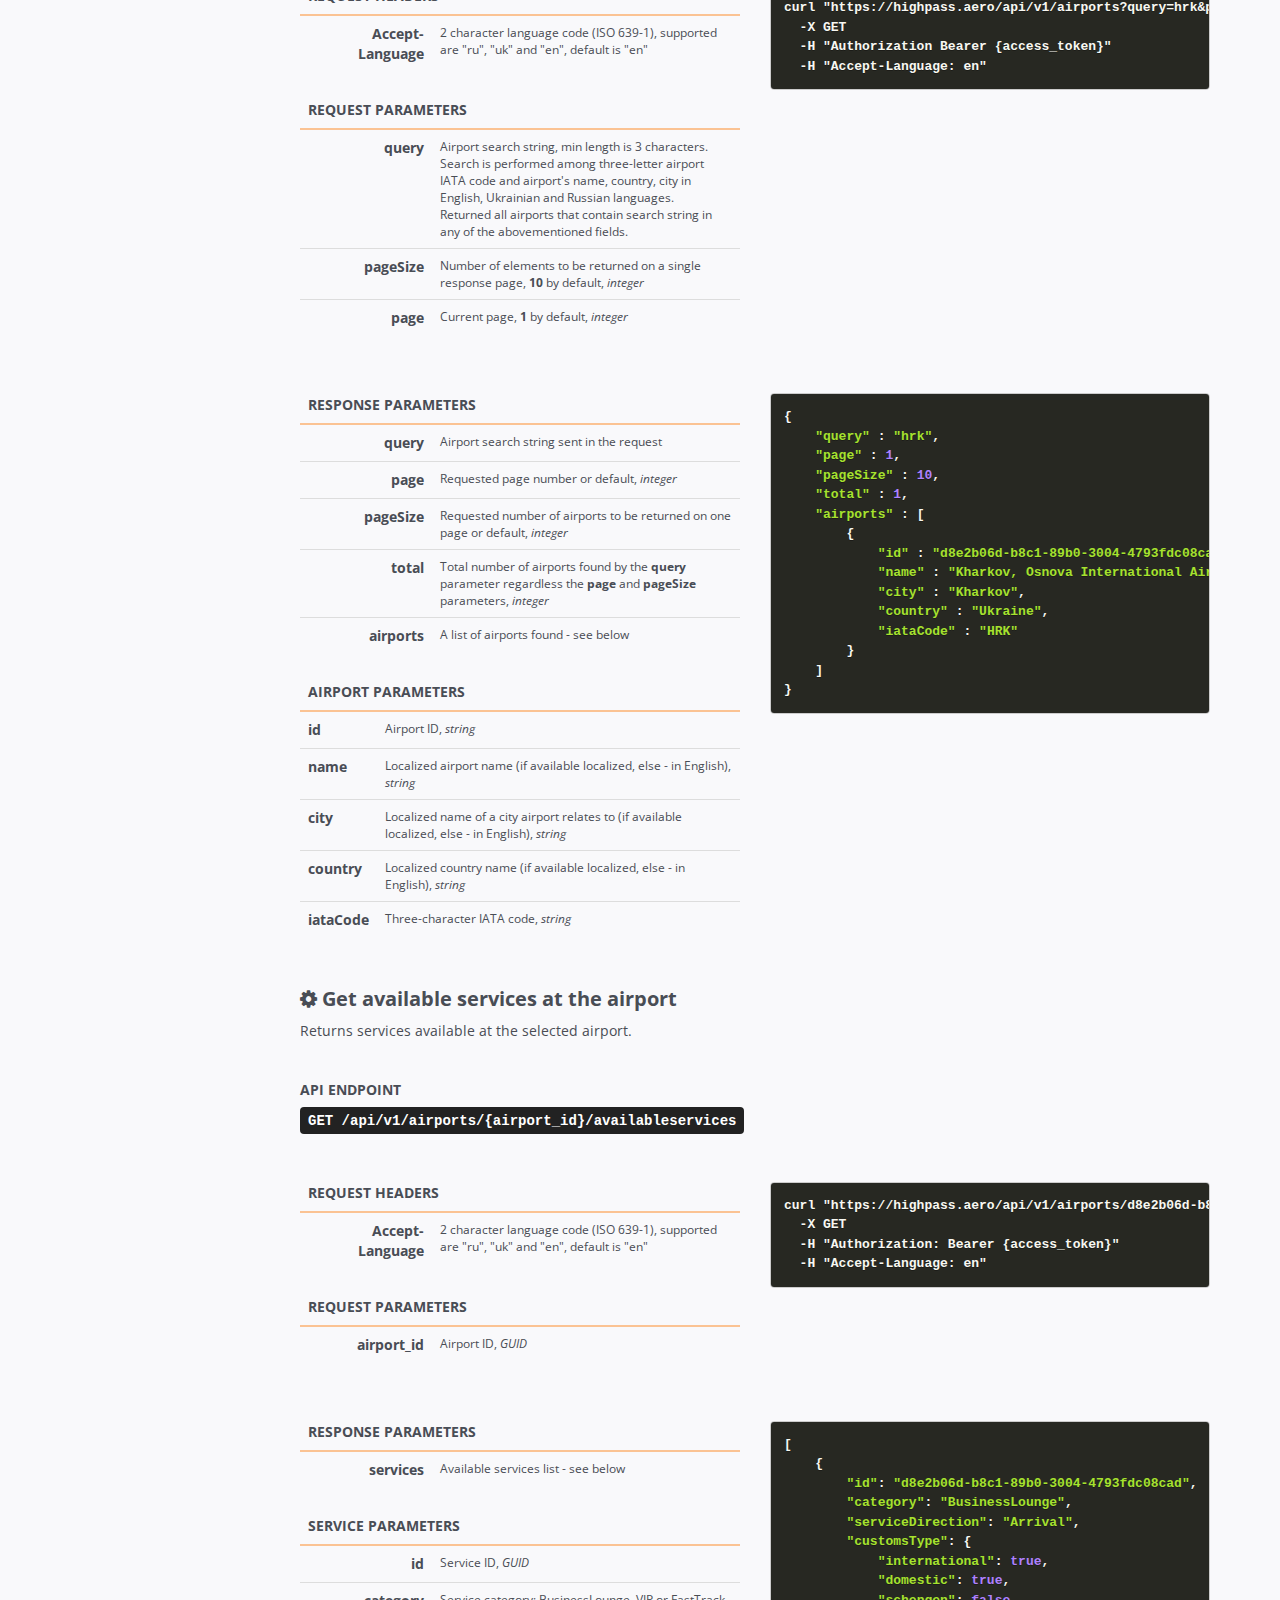
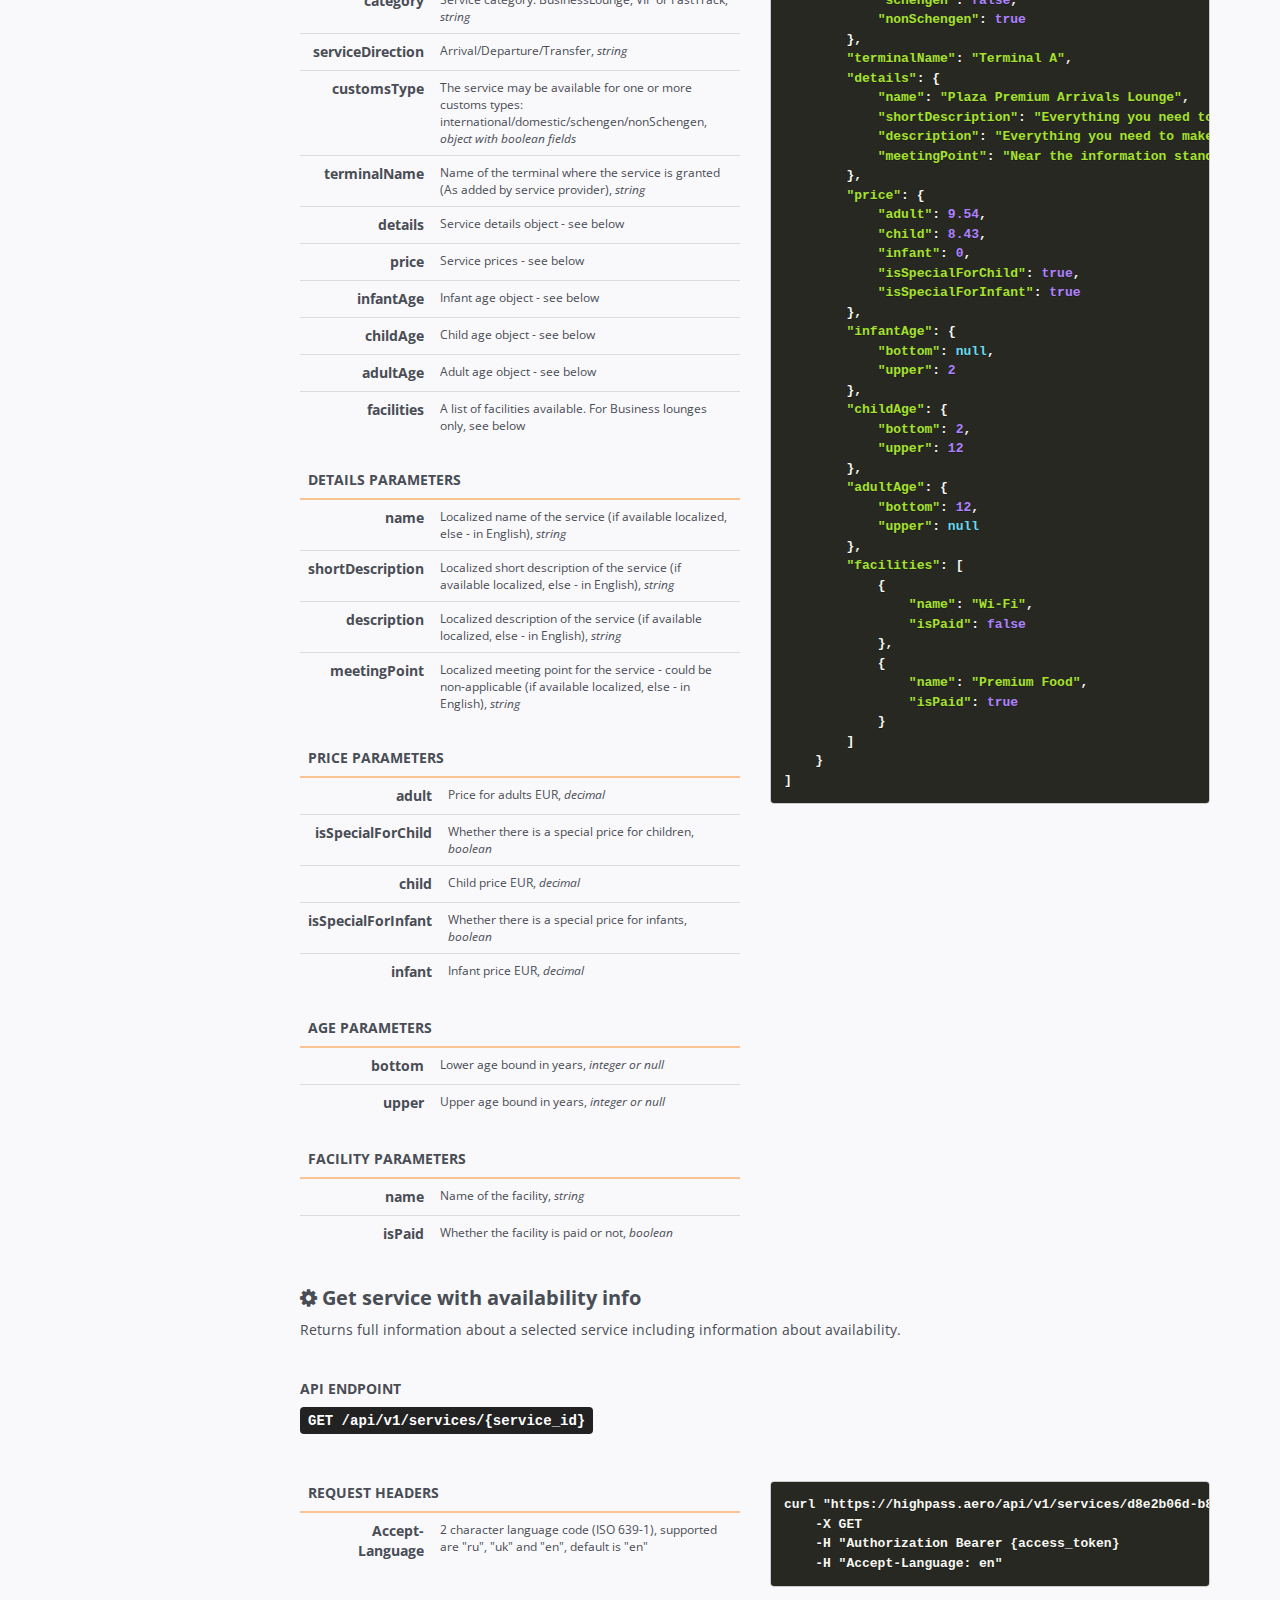
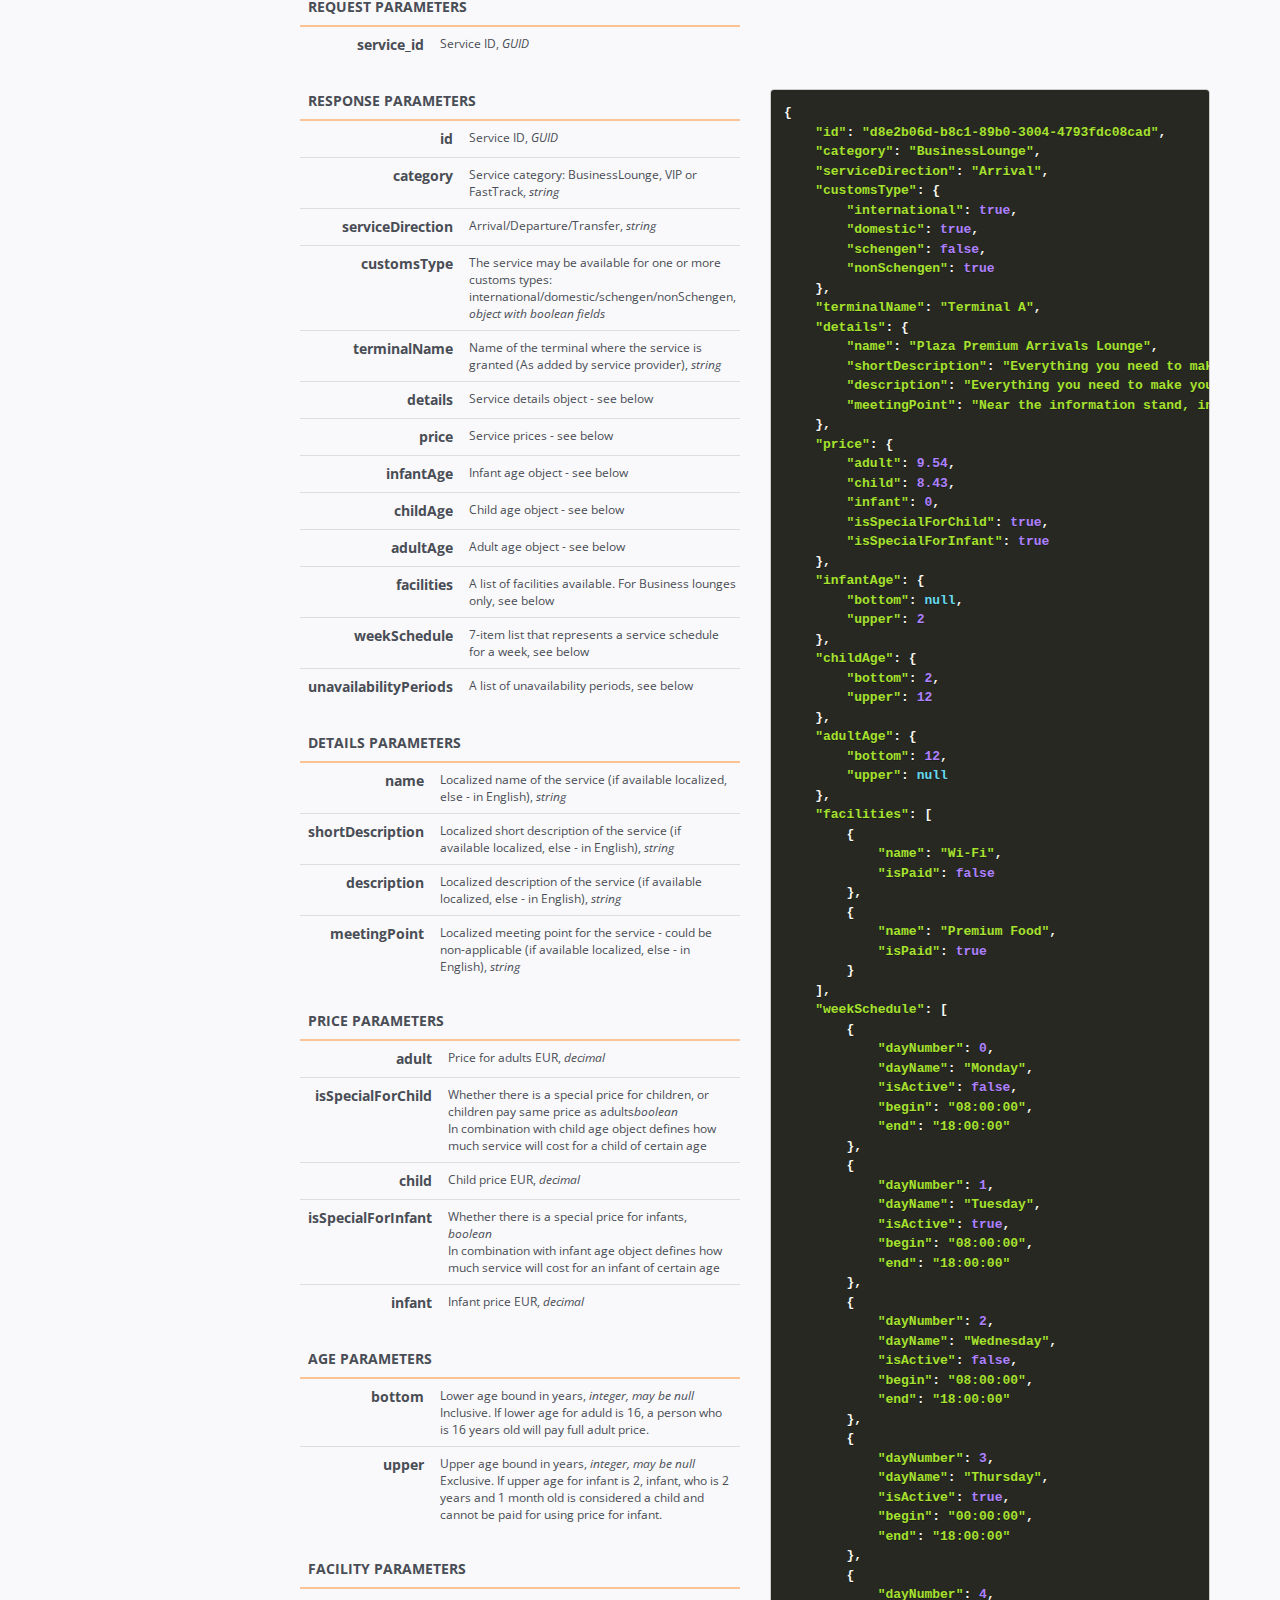
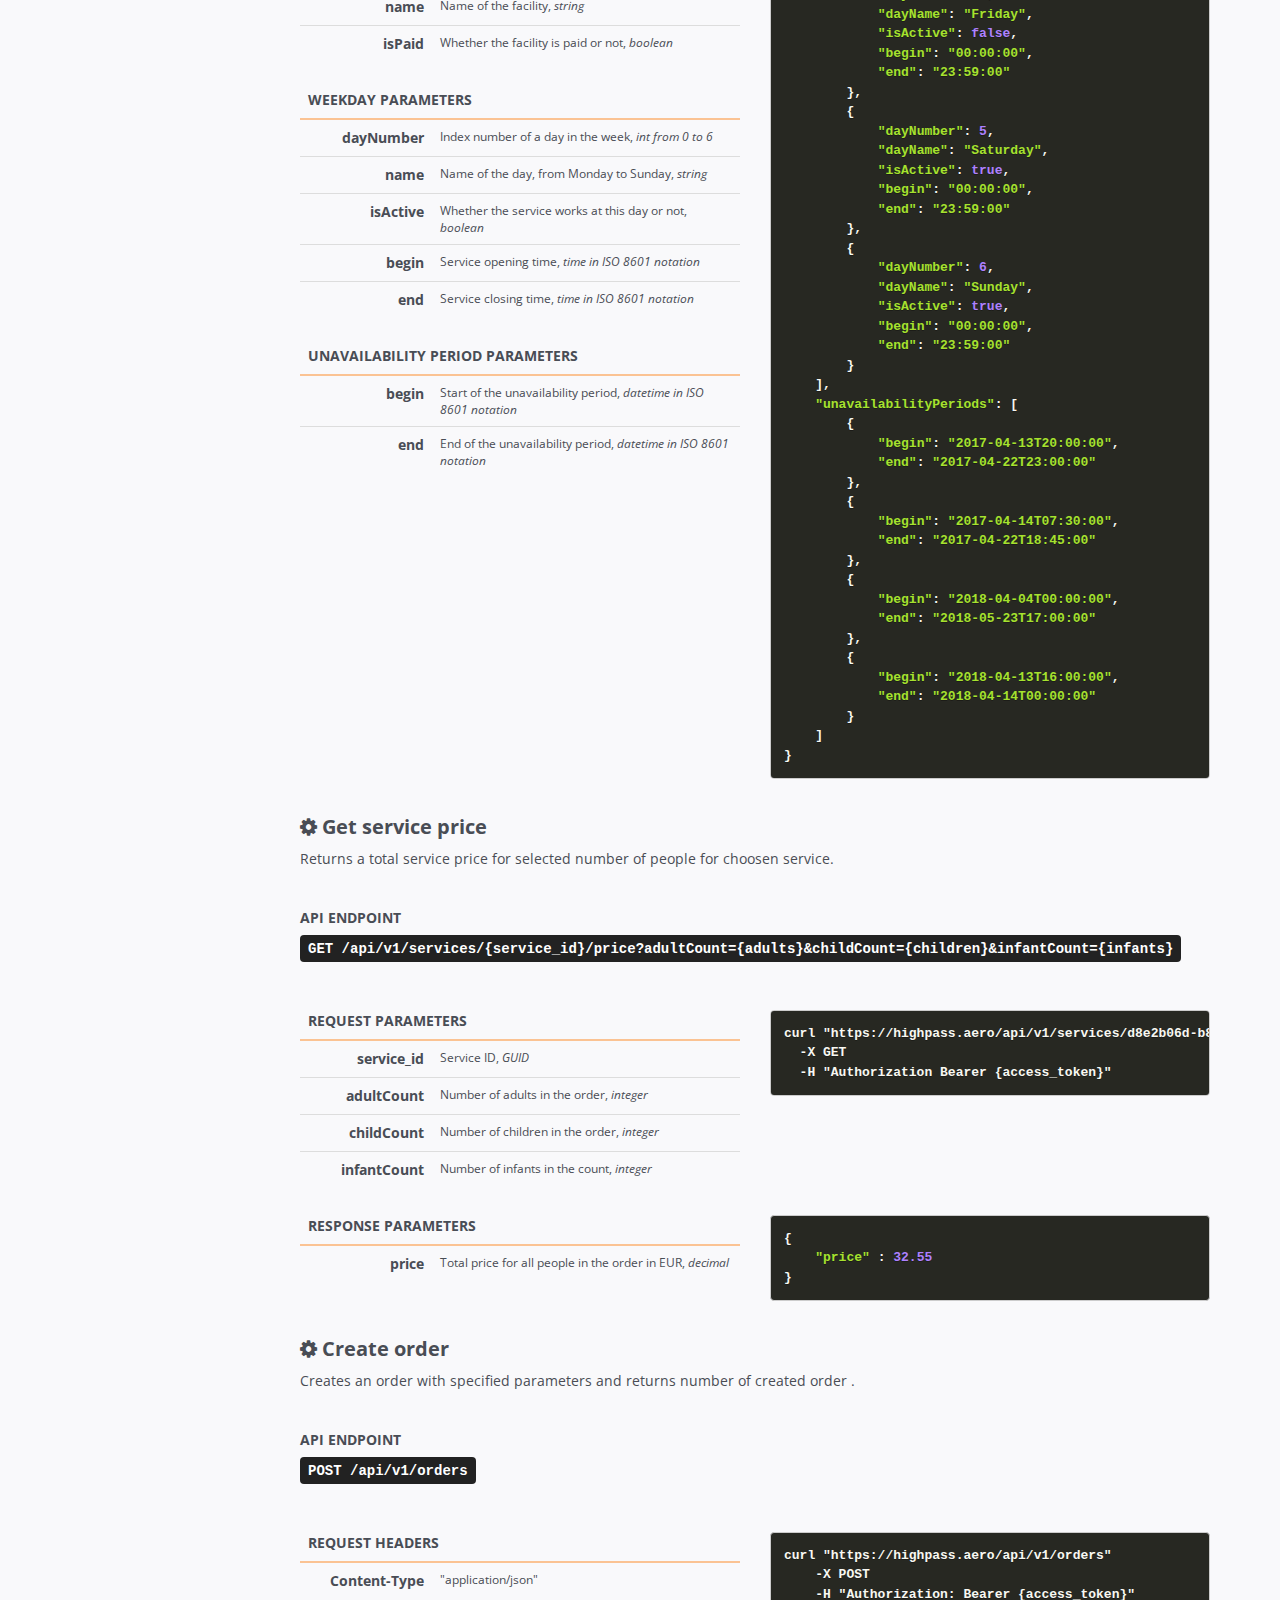
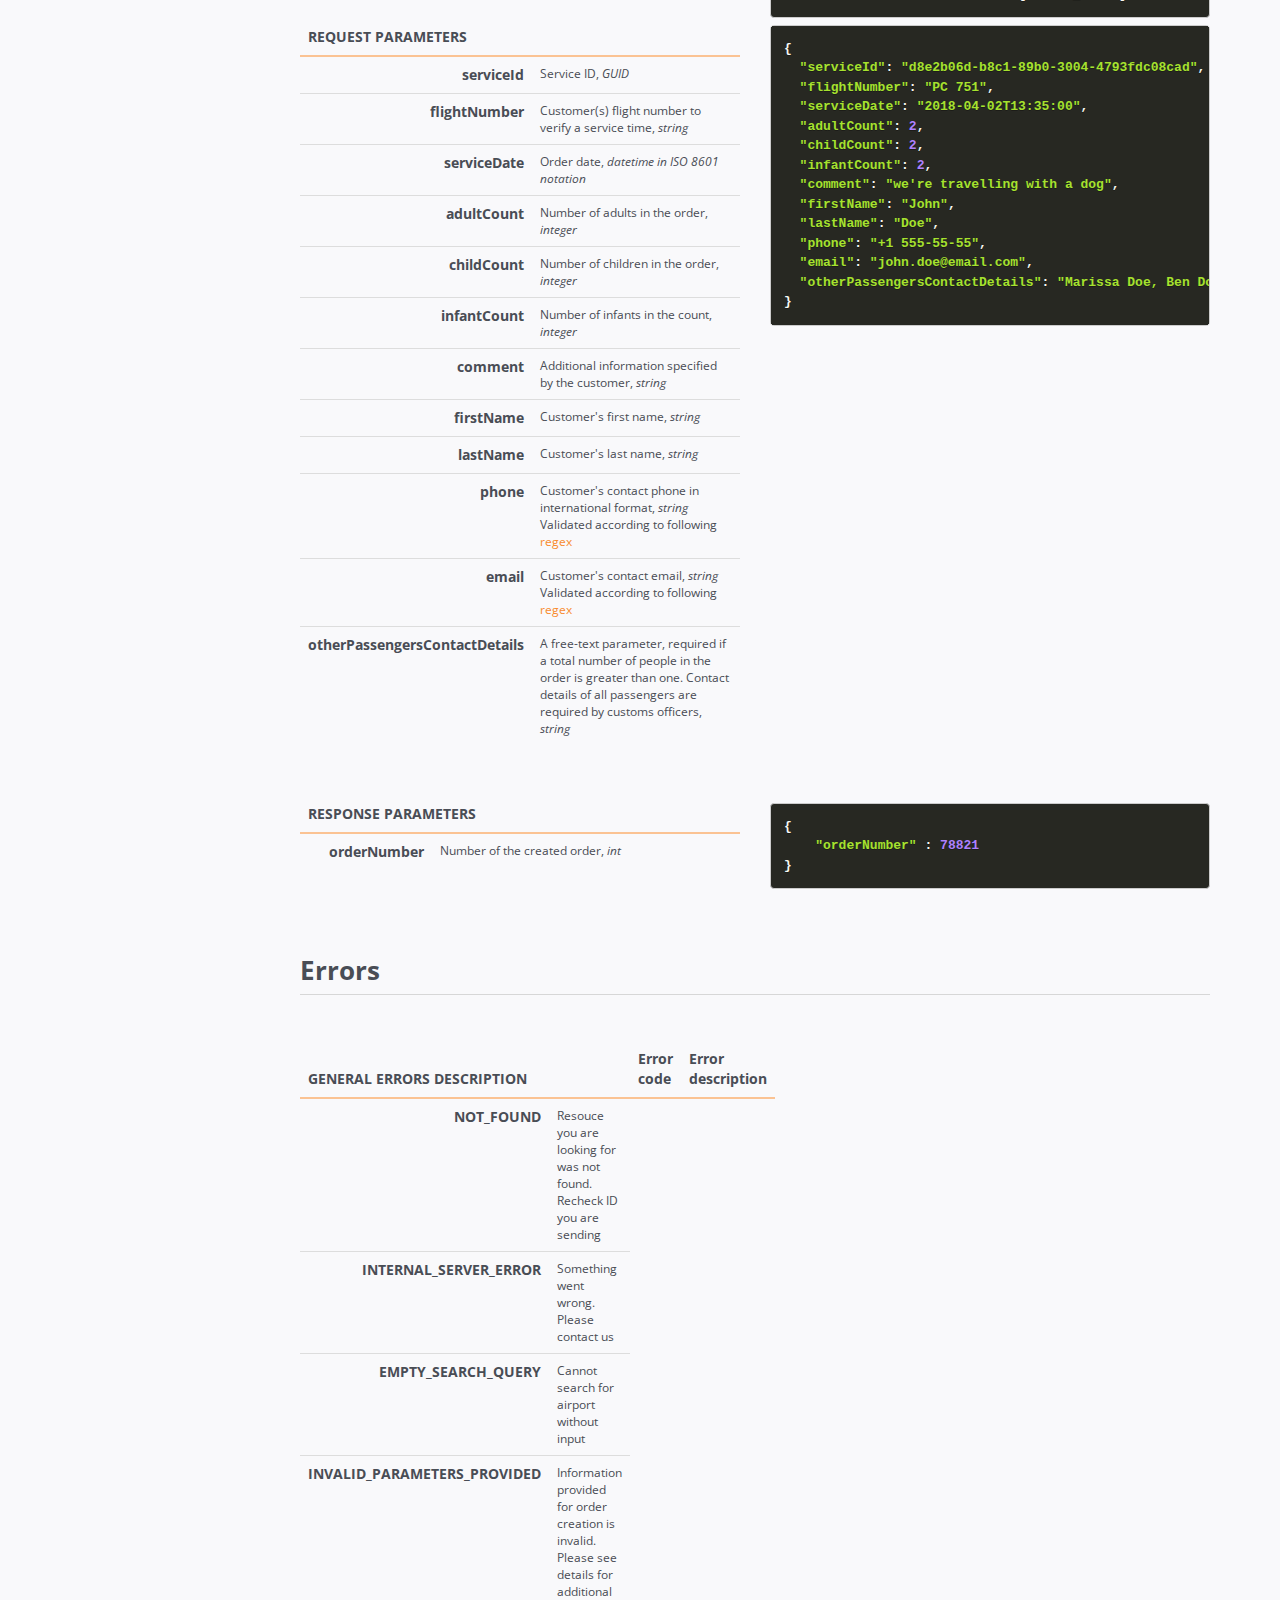
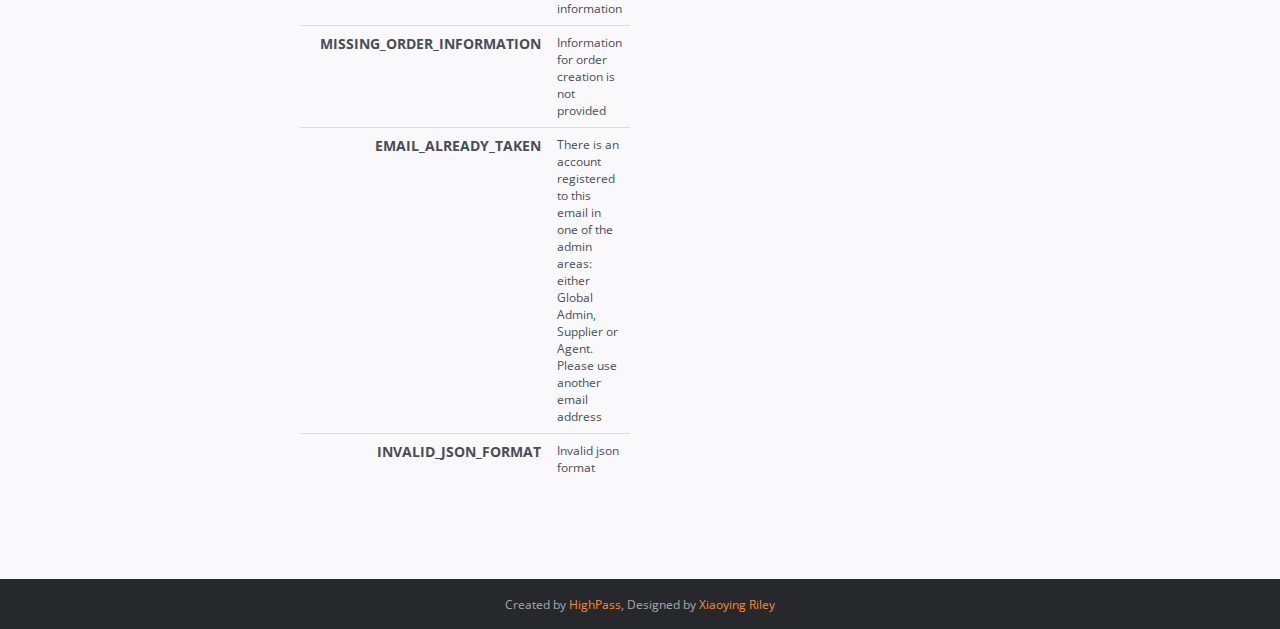
==== commit 142fe33f: "Added errors description" ====
--- a/api.html
+++ b/api.html
@@ -66,7 +66,7 @@
                                     <p>
                                         <ul>
                                             <li>
-                                                Base address - <a href="https://highpass.aero:444/api/v1" target="_blank">https://highpass.aero:444/api/v1</a>
+                                                Base address - <a href="https://highpass.aero/api/v1" target="_blank">https://highpass.aero/api/v1</a>
                                             </li>
                                         </ul>
                                     </p>
@@ -86,7 +86,7 @@
                                         </p>
                                     </div>
                                     <div class="col-md-6 col-sm-6 col-xs-12">
-                                        <pre><code class="language-bash">curl "https://highpass.aero:444/api/v1/v1.0?{request paramenters}"
+                                        <pre><code class="language-bash">curl "https://highpass.aero/api/v1/v1.0?{request paramenters}"
   -X GET
   -H "Authorization: Bearer {access token}"
   -H "Accept-Language: en"</code></pre>
@@ -152,7 +152,7 @@
                                             
                                         </div>
                                         <div class="col-md-6 col-sm-6 col-xs-12">
-                                            <pre><code class="language-bash">curl "https://highpass.aero:444/api/v1/token"
+                                            <pre><code class="language-bash">curl "https://highpass.aero/api/v1/token"
   -X POST 
   -H "Content-Type: application/json"
                                             </code></pre>
@@ -262,7 +262,7 @@
 											
 										</div>
 										<div class="col-md-6 col-sm-6 col-xs-12">
-											<pre><code class="language-bash">curl "https://highpass.aero:444/api/v1/token"
+											<pre><code class="language-bash">curl "https://highpass.aero/api/v1/token"
   -X POST 
   -H "Content-Type: application/json"
 											</code></pre>
@@ -374,7 +374,7 @@
 										</div>
                                         <div class="col-md-6 col-sm-6 col-xs-12">
                                             
-                                            <pre><code class="language-bash">curl "https://highpass.aero:444/api/v1/token"
+                                            <pre><code class="language-bash">curl "https://highpass.aero/api/v1/token"
   -X POST
   -H "Content-Type: application/json"
                                             </code></pre>
@@ -498,7 +498,7 @@
                                         </div>
                                         <div class="col-md-6 col-sm-6 col-xs-12">
                                             
-                                            <pre><code class="language-bash">curl "https://highpass.aero:444/api/v1/airports?query=hrk&pageSize=10&page=10"
+                                            <pre><code class="language-bash">curl "https://highpass.aero/api/v1/airports?query=hrk&pageSize=10&page=10"
   -X GET
   -H "Authorization Bearer {access_token}"
   -H "Accept-Language: en"</code></pre>
@@ -648,7 +648,7 @@
                                         </div>
                                         <div class="col-md-6 col-sm-6 col-xs-12">
                                             
-                                             <pre><code class="language-bash">curl "https://highpass.aero:444/api/v1/airports/d8e2b06d-b8c1-89b0-3004-4793fdc08cad/availableservices"
+                                             <pre><code class="language-bash">curl "https://highpass.aero/api/v1/airports/d8e2b06d-b8c1-89b0-3004-4793fdc08cad/availableservices"
   -X GET
   -H "Authorization: Bearer {access_token}"
   -H "Accept-Language: en"</code></pre>
@@ -939,7 +939,7 @@
 
                                         </div>
                                          <div class="col-md-6 col-sm-6 col-xs-12">
-                                                <pre><code class="language-bash">curl "https://highpass.aero:444/api/v1/services/d8e2b06d-b8c1-89b0-3004-4793fdc08cad"
+                                                <pre><code class="language-bash">curl "https://highpass.aero/api/v1/services/d8e2b06d-b8c1-89b0-3004-4793fdc08cad"
     -X GET
     -H "Authorization Bearer {access_token}
     -H "Accept-Language: en"</code></pre>                                             
@@ -1345,7 +1345,7 @@
                                          </div>
                                          <div class="col-md-6 col-sm-6 col-xs-12">
                                              
-                                             <pre><code class="language-bash">curl "https://highpass.aero:444/api/v1/services/d8e2b06d-b8c1-89b0-3004-4793fdc08cad/price?adultCount=2&amp;childCount=1&amp;infantCount=0"
+                                             <pre><code class="language-bash">curl "https://highpass.aero/api/v1/services/d8e2b06d-b8c1-89b0-3004-4793fdc08cad/price?adultCount=2&amp;childCount=1&amp;infantCount=0"
   -X GET
   -H "Authorization Bearer {access_token}"</code></pre>
                                              
@@ -1488,7 +1488,7 @@
                                          </div>
                                          <div class="col-md-6 col-sm-6 col-xs-12">
                                              
-                                             <pre><code class="language-bash">curl "https://highpass.aero:444/api/v1/orders"
+                                             <pre><code class="language-bash">curl "https://highpass.aero/api/v1/orders"
     -X POST
     -H "Authorization: Bearer {access_token}"
 </code></pre>
@@ -1548,6 +1548,61 @@
 
                             </section><!--//doc-section-->
 
+							<section id="errors" class="doc-section">
+                                
+                                <h2 class="section-title">Errors</h2>
+                                <p>&nbsp;</p>
+                                    
+
+                                <div class="section-block">
+									<div class="row">
+										<div class="col-md-6 col-sm-6 col-xs-12">
+											<table class="table">
+												<thead>
+													<tr>
+														<th colspan="3" class="text-uppercase">General errors description</th>                                                        
+														<th>Error code</th>                                                        
+														<th>Error description</th>
+													</tr>
+												</thead>
+												<tbody>
+													<tr>
+														<th width="30%" class="text-right">NOT_FOUND</th>
+														<td class="small">Resouce you are looking for was not found. Recheck ID you are sending</td>
+													</tr>
+													<tr>
+														<th width="30%" class="text-right">INTERNAL_SERVER_ERROR</th>
+														<td class="small">Something went wrong. Please contact us</td>
+													</tr>
+													<tr>
+														<th width="30%" class="text-right">EMPTY_SEARCH_QUERY</th>
+														<td class="small">Cannot search for airport without input</td>
+													</tr>
+													<tr>
+														<th width="30%" class="text-right">INVALID_PARAMETERS_PROVIDED</th>
+														<td class="small">Information provided for order creation is invalid. Please see details for additional information</td>
+													</tr>
+													<tr>
+														<th width="30%" class="text-right">MISSING_ORDER_INFORMATION</th>
+														<td class="small">Information for order creation is not provided</td>
+													</tr>
+													<tr>
+														<th width="30%" class="text-right">EMAIL_ALREADY_TAKEN</th>
+														<td class="small">There is an account registered to this email in one of the admin areas: either Global Admin, Supplier or Agent. Please use another email address</td>
+													</tr>
+													<tr>
+														<th width="30%" class="text-right">INVALID_JSON_FORMAT</th>
+														<td class="small">Invalid json format</td>
+													</tr>
+												</tbody>
+											</table>
+										</div>
+									</div>
+                                    
+                                     
+                                </div><!--//section-block-->
+							</section><!--//doc-section-->
+							
                             
                         </div><!--//content-inner-->
                     </div><!--//doc-content-->
@@ -1573,7 +1628,7 @@
                                         <li><a class="scrollto" href="#create-order">Create order</a></li>
                                     </ul><!--//nav-->
                                 </li>
-                                
+                                <li><a class="scrollto" href="#errors">Errors</a></li>
                             </ul><!--//doc-menu-->
                         </nav>
                     </div><!--//doc-sidebar-->
